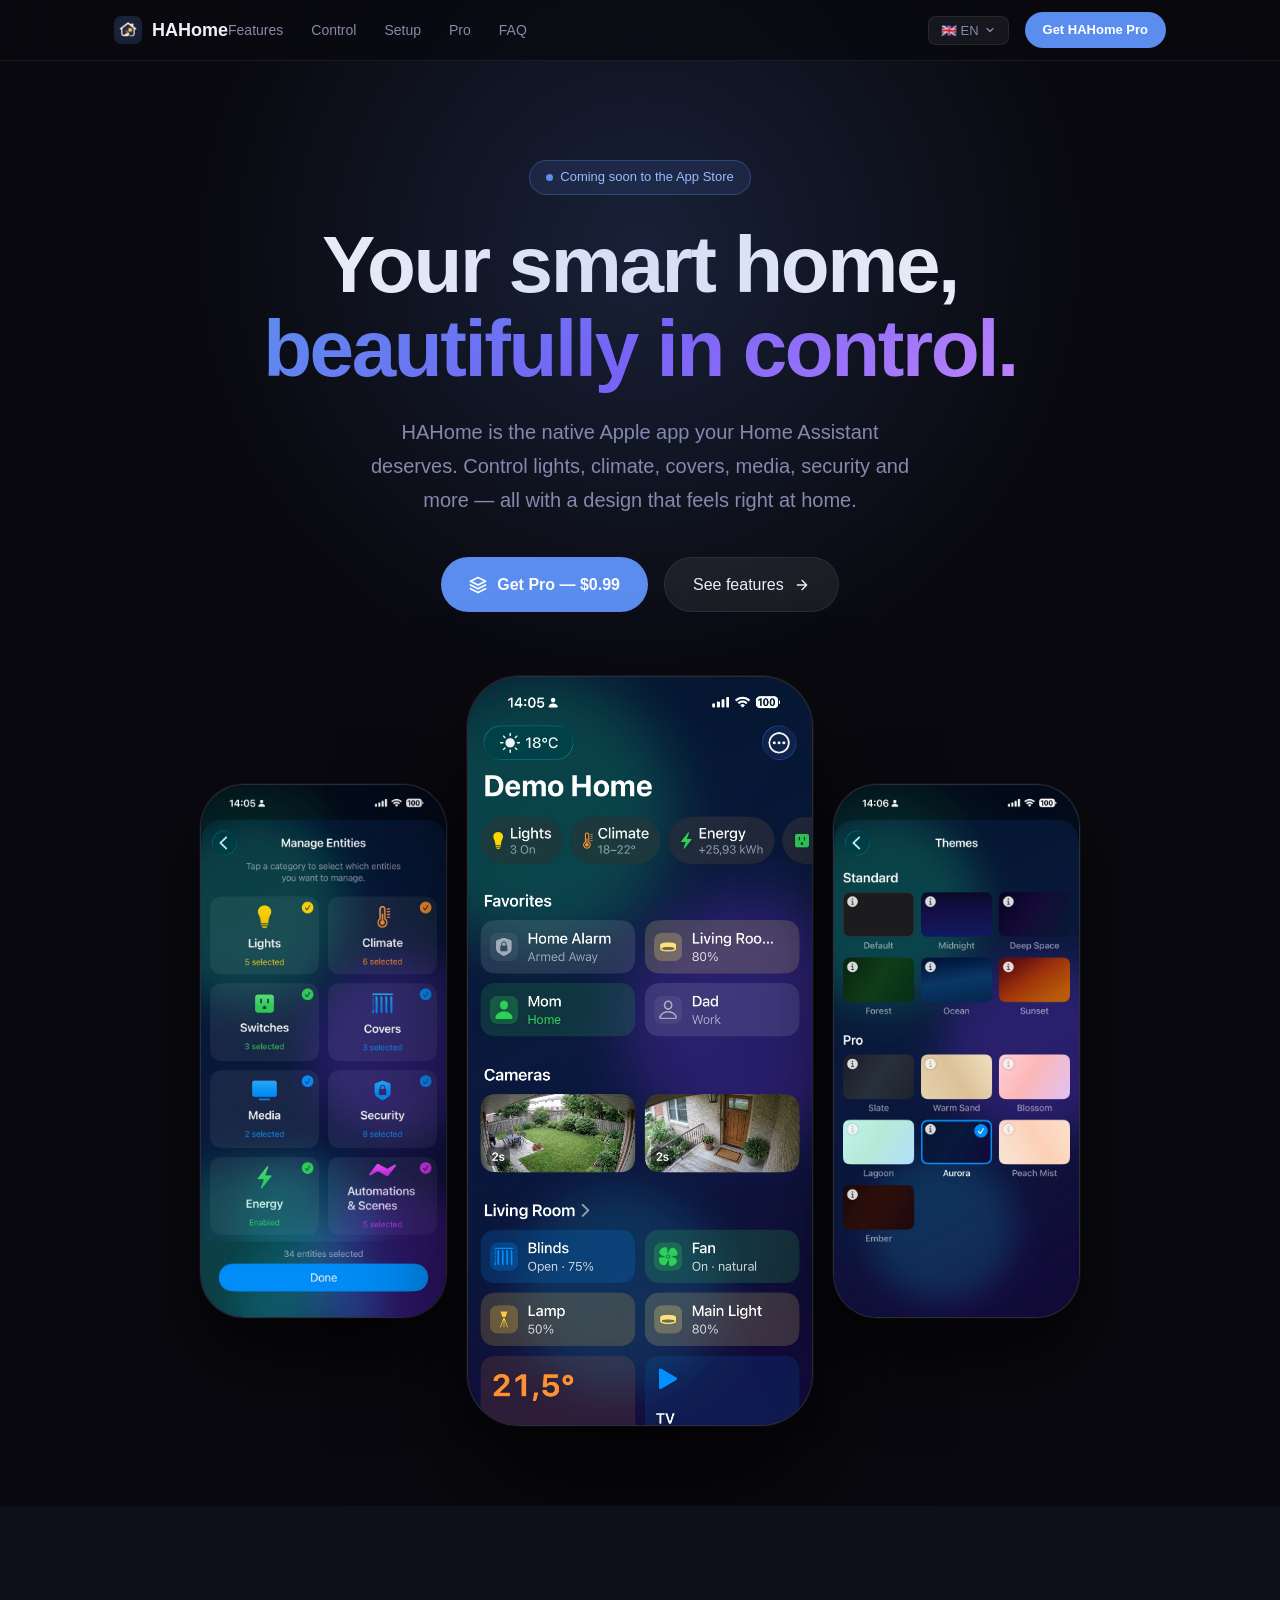
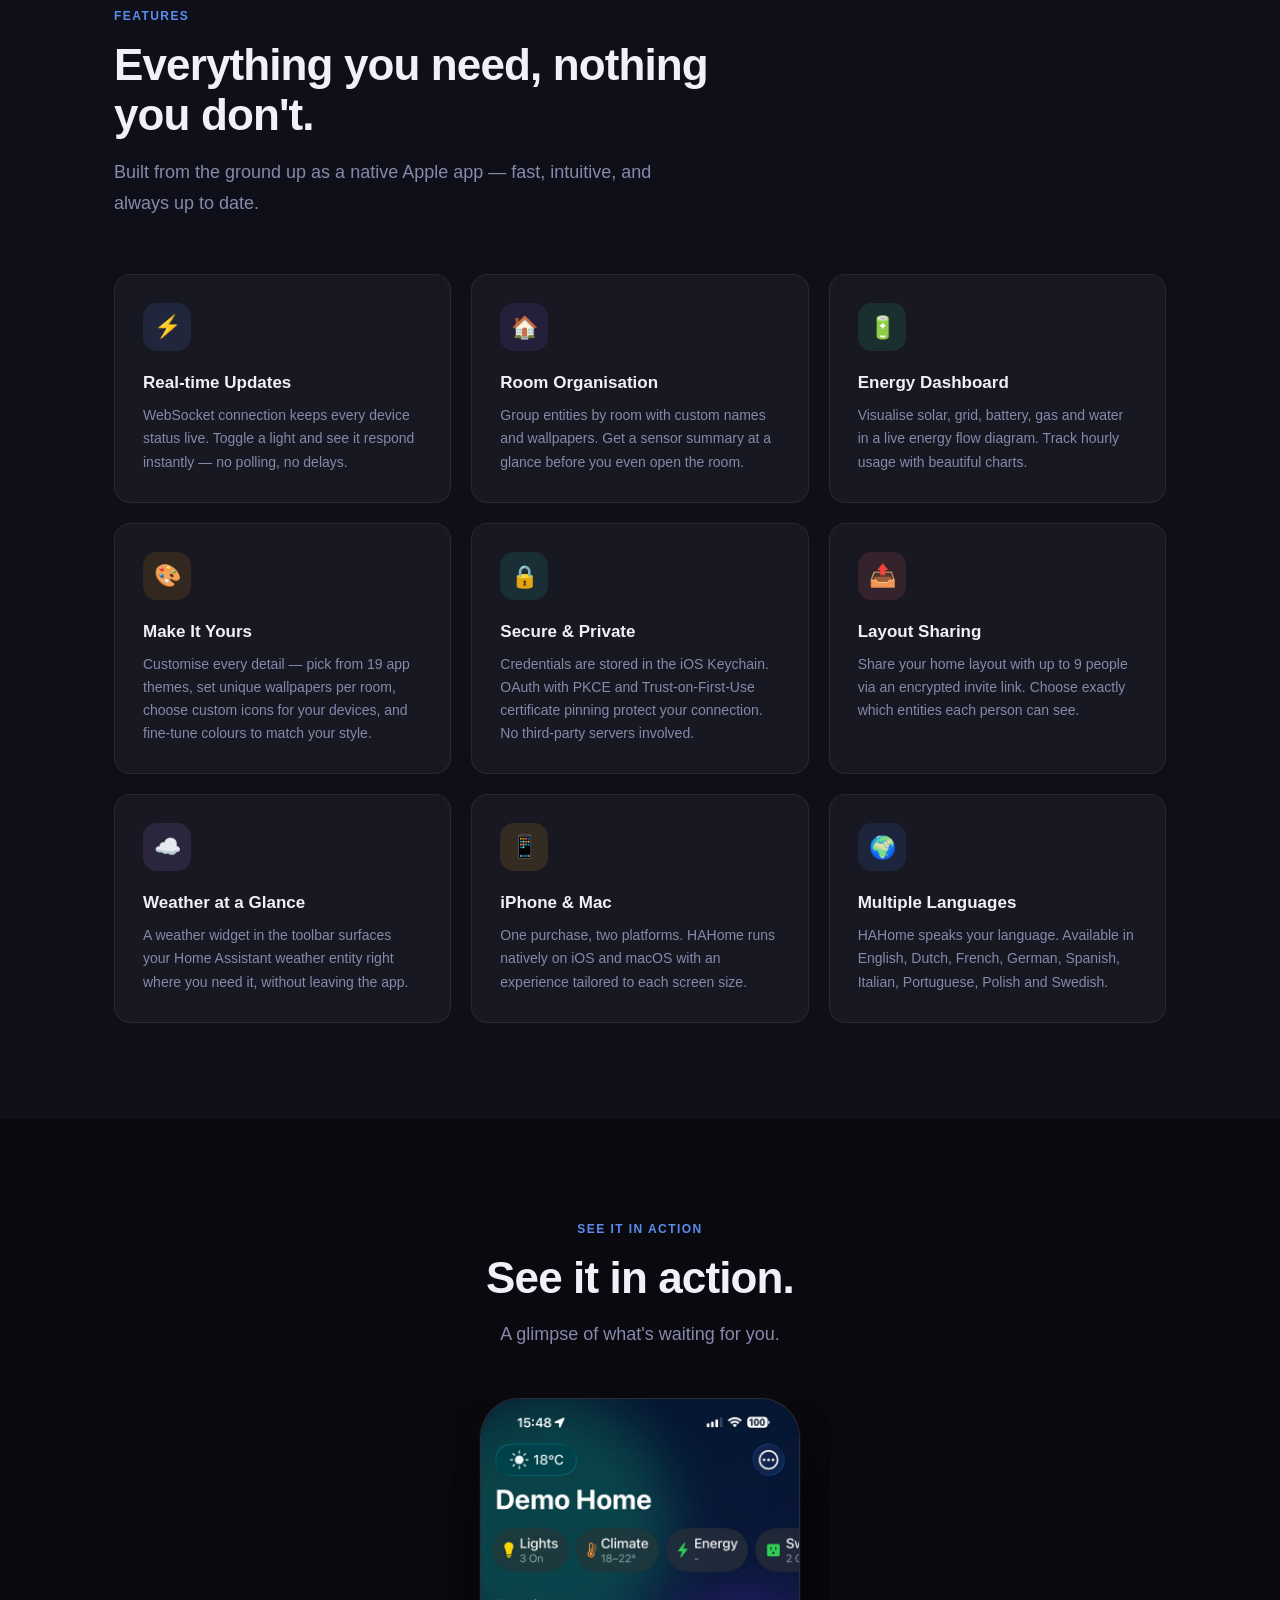
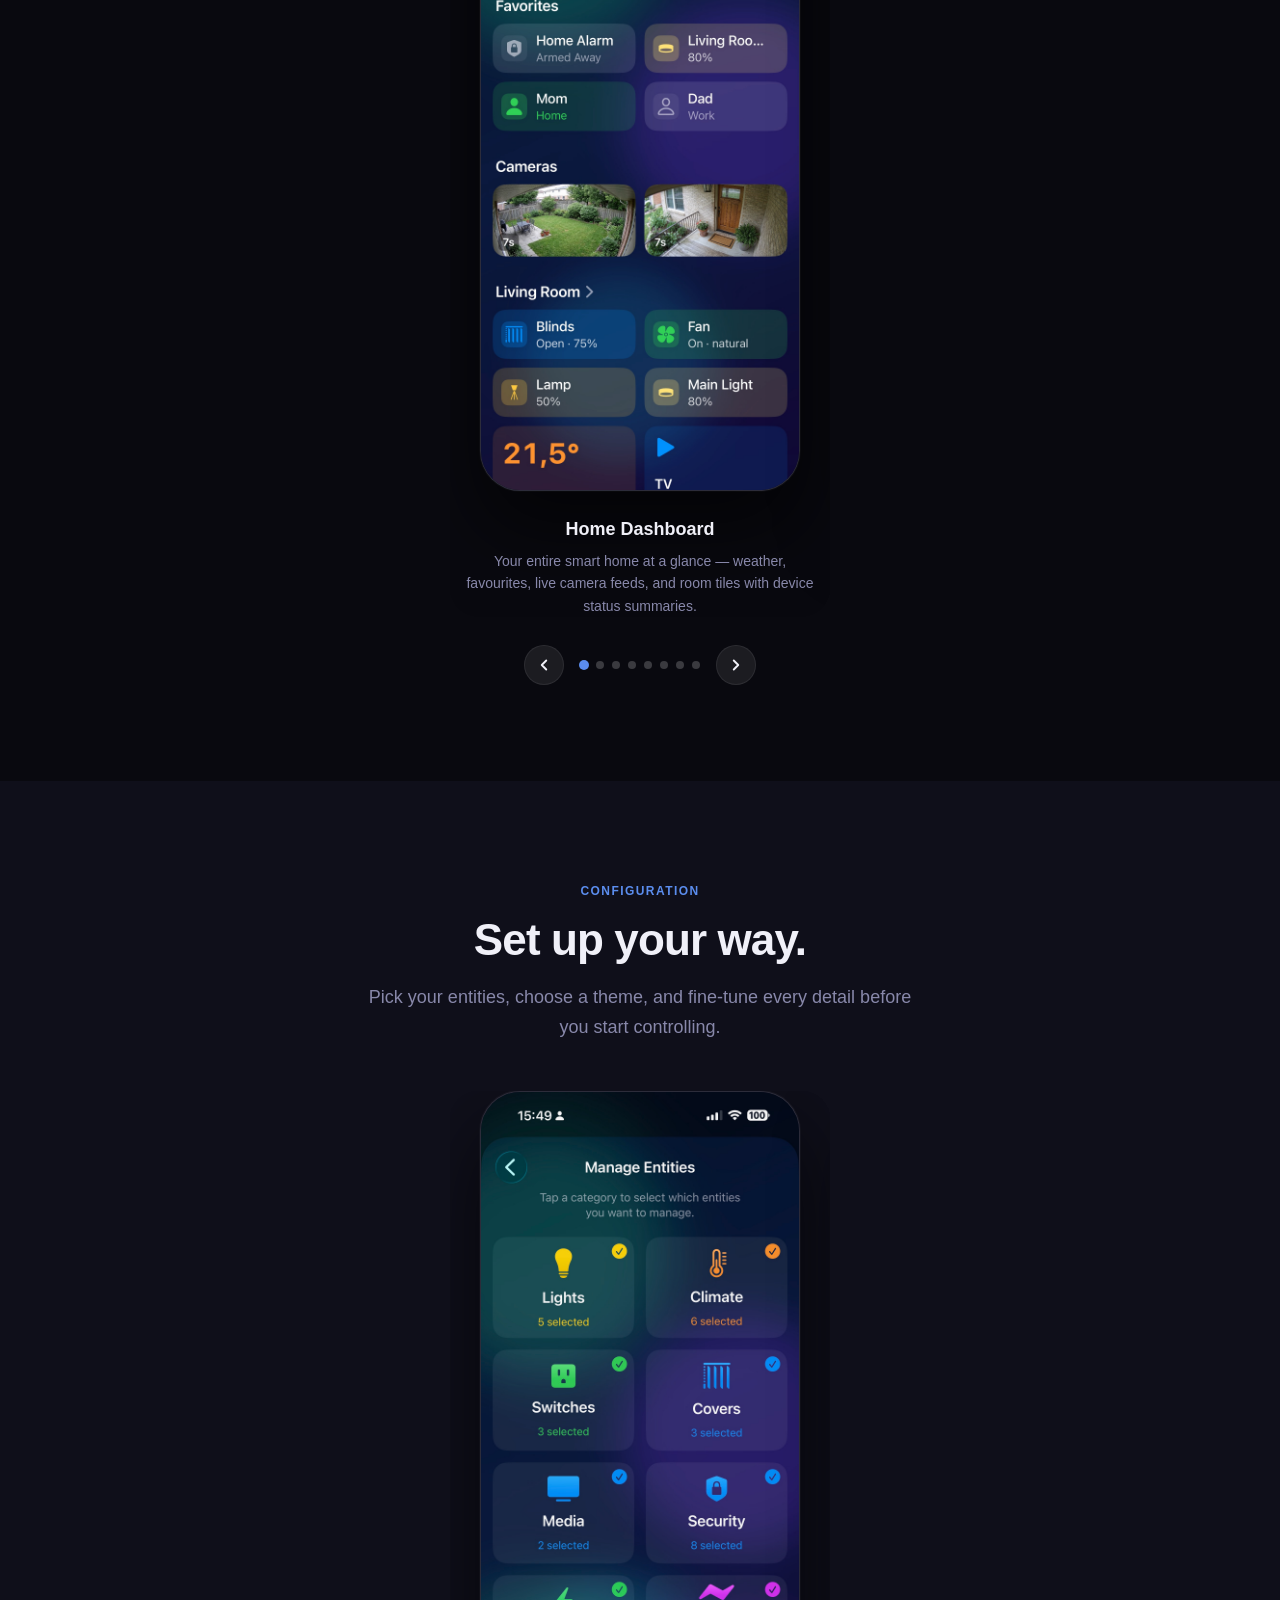
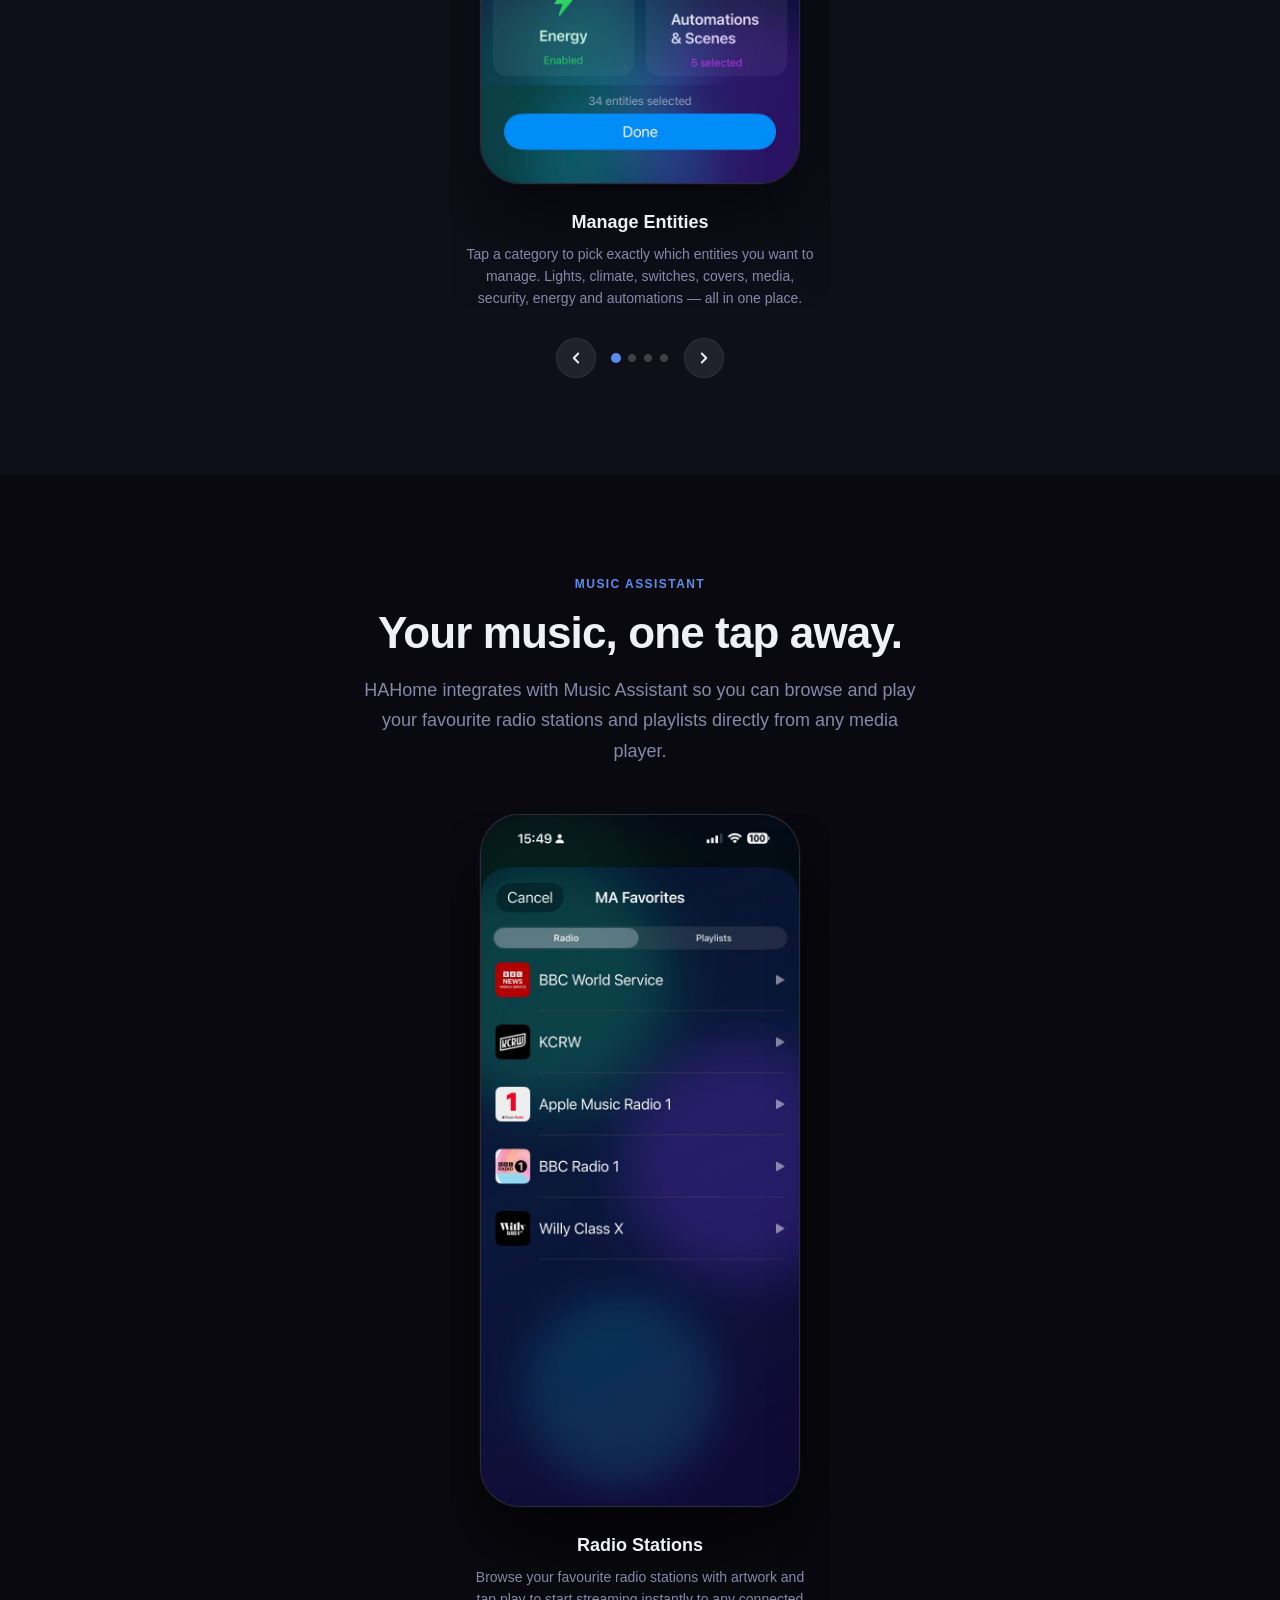
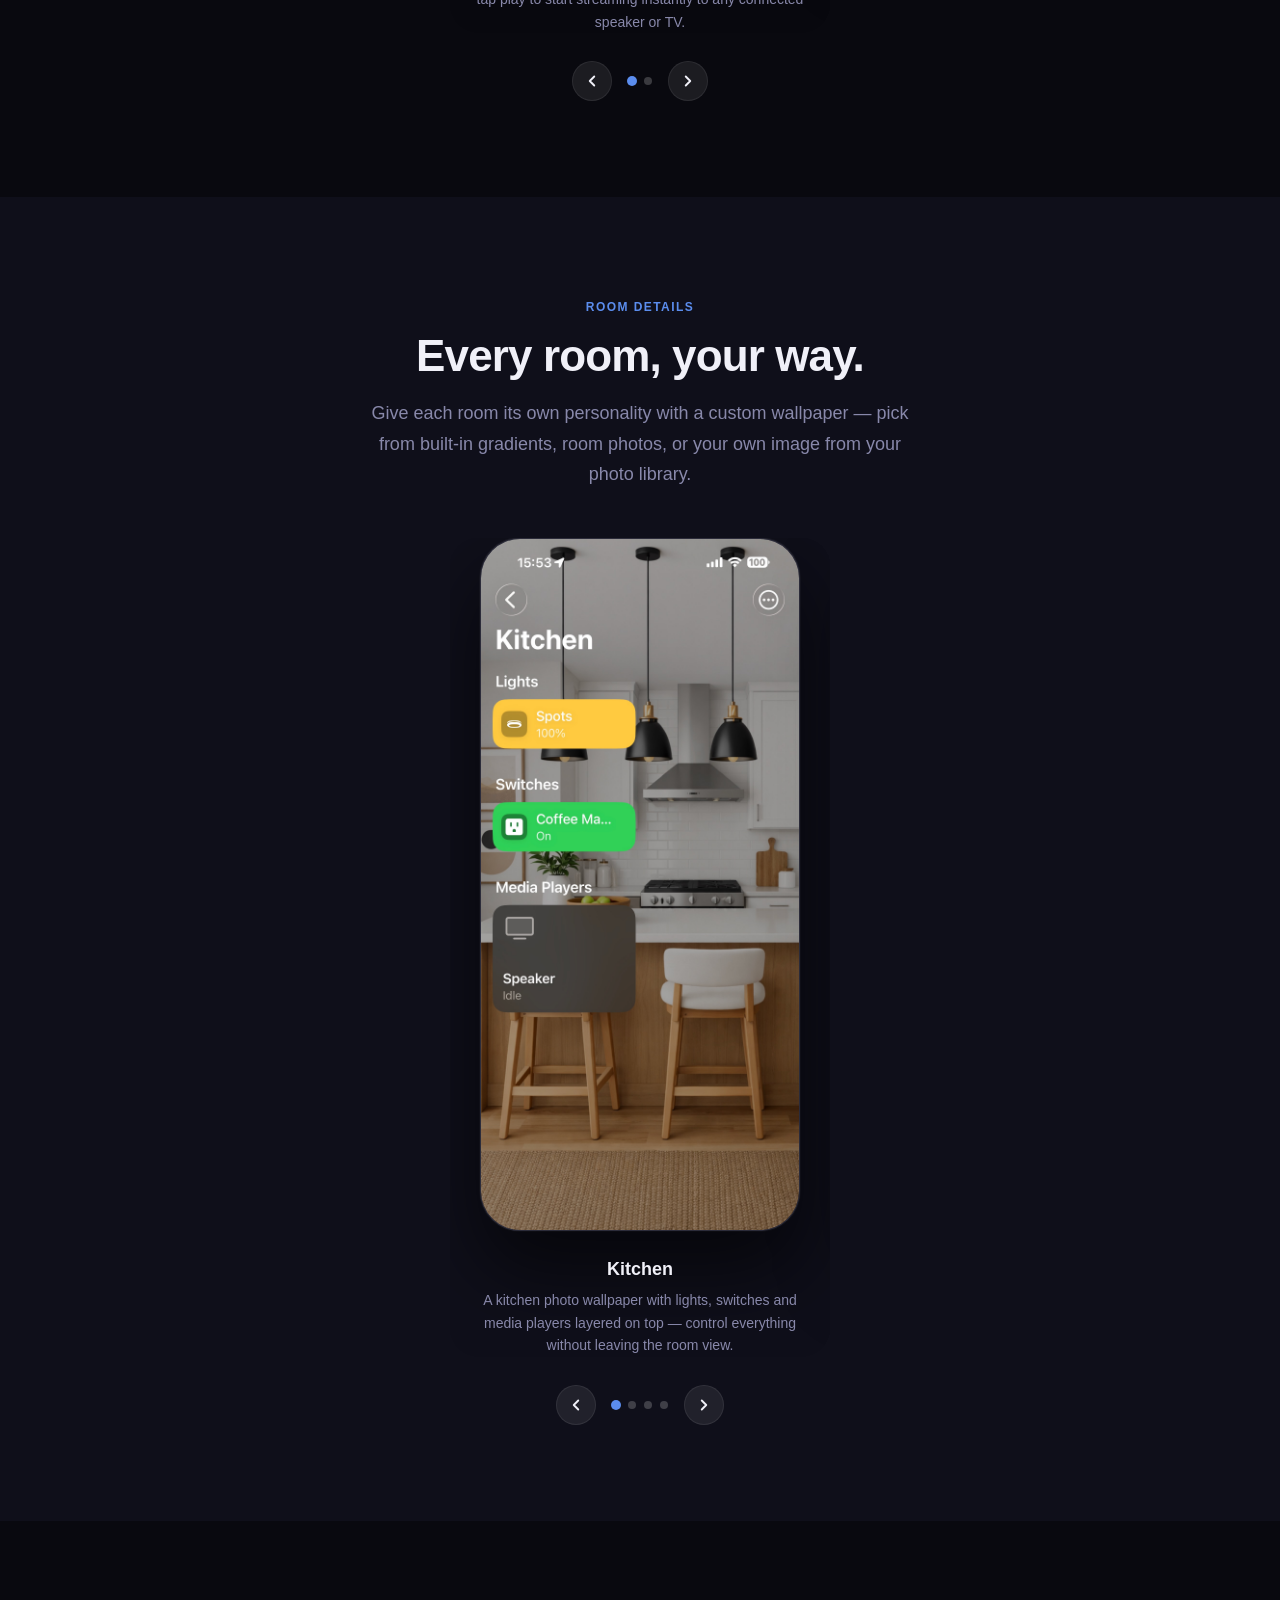
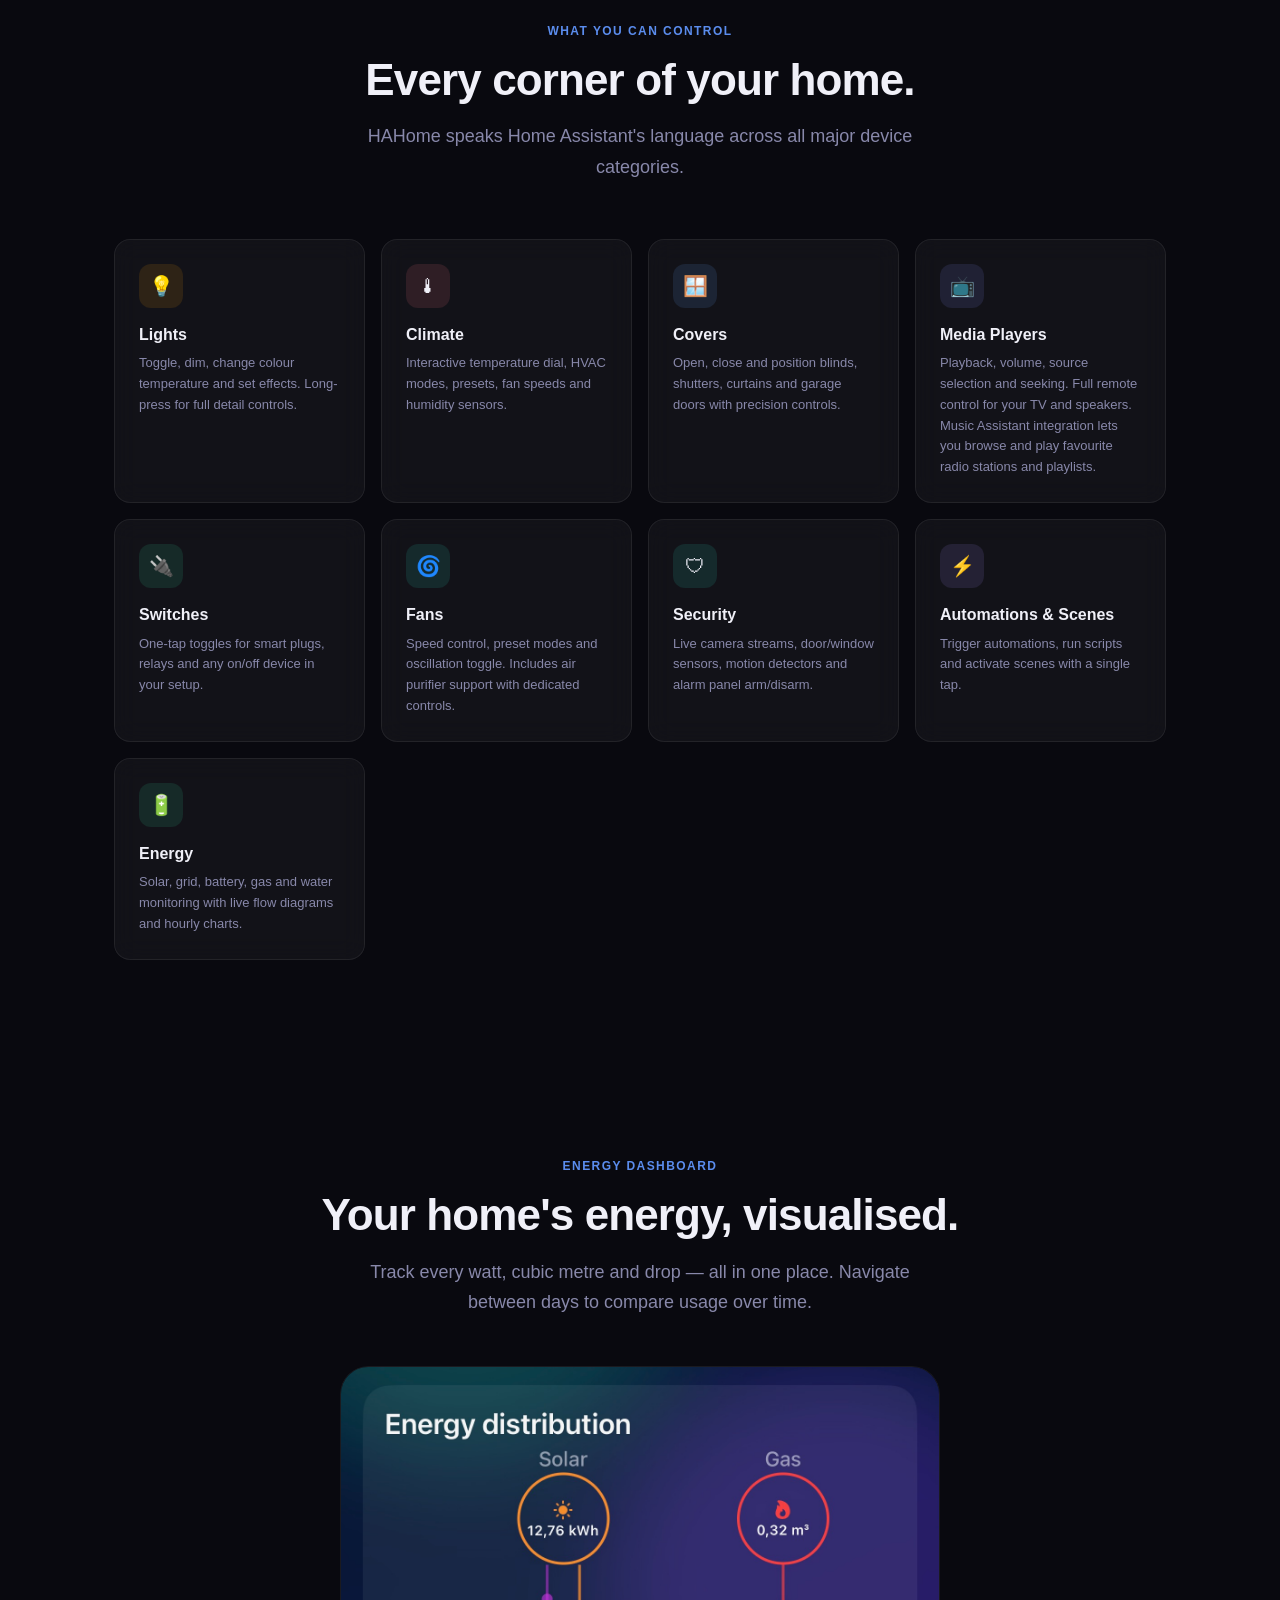
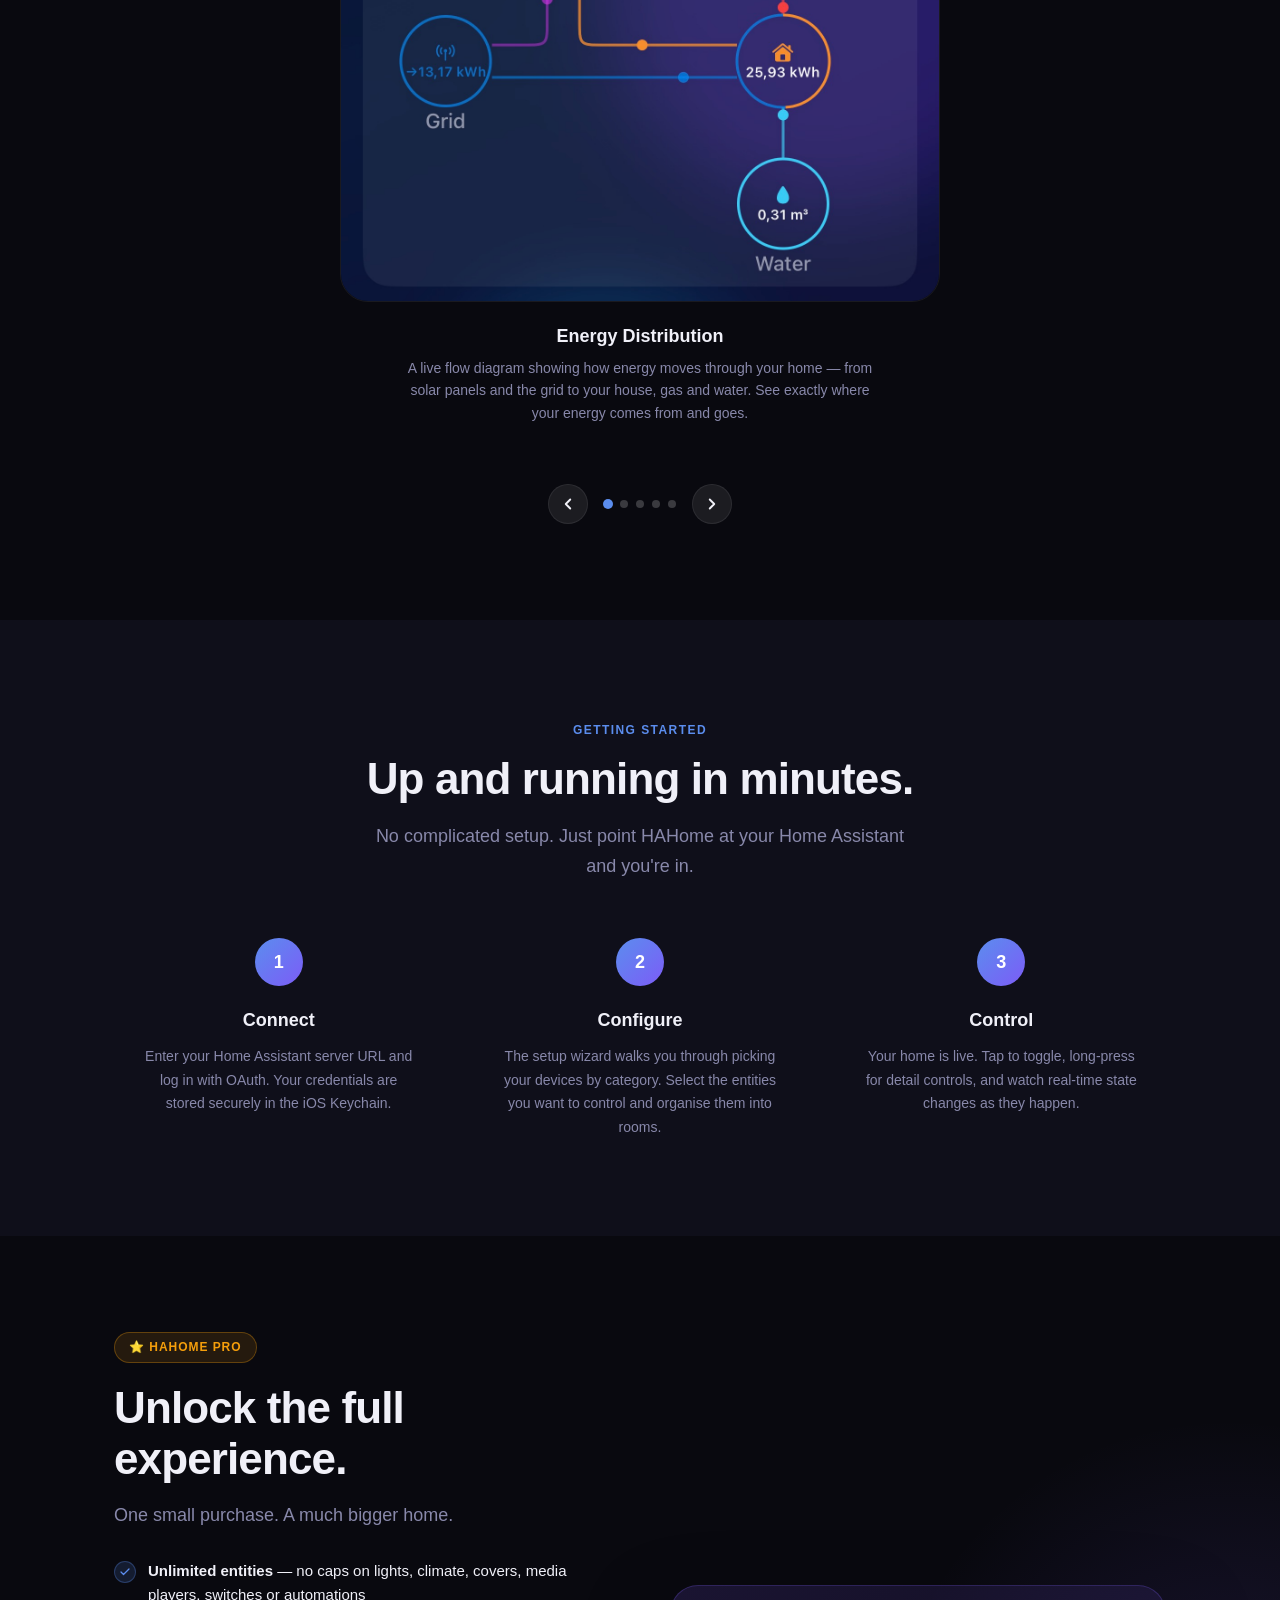
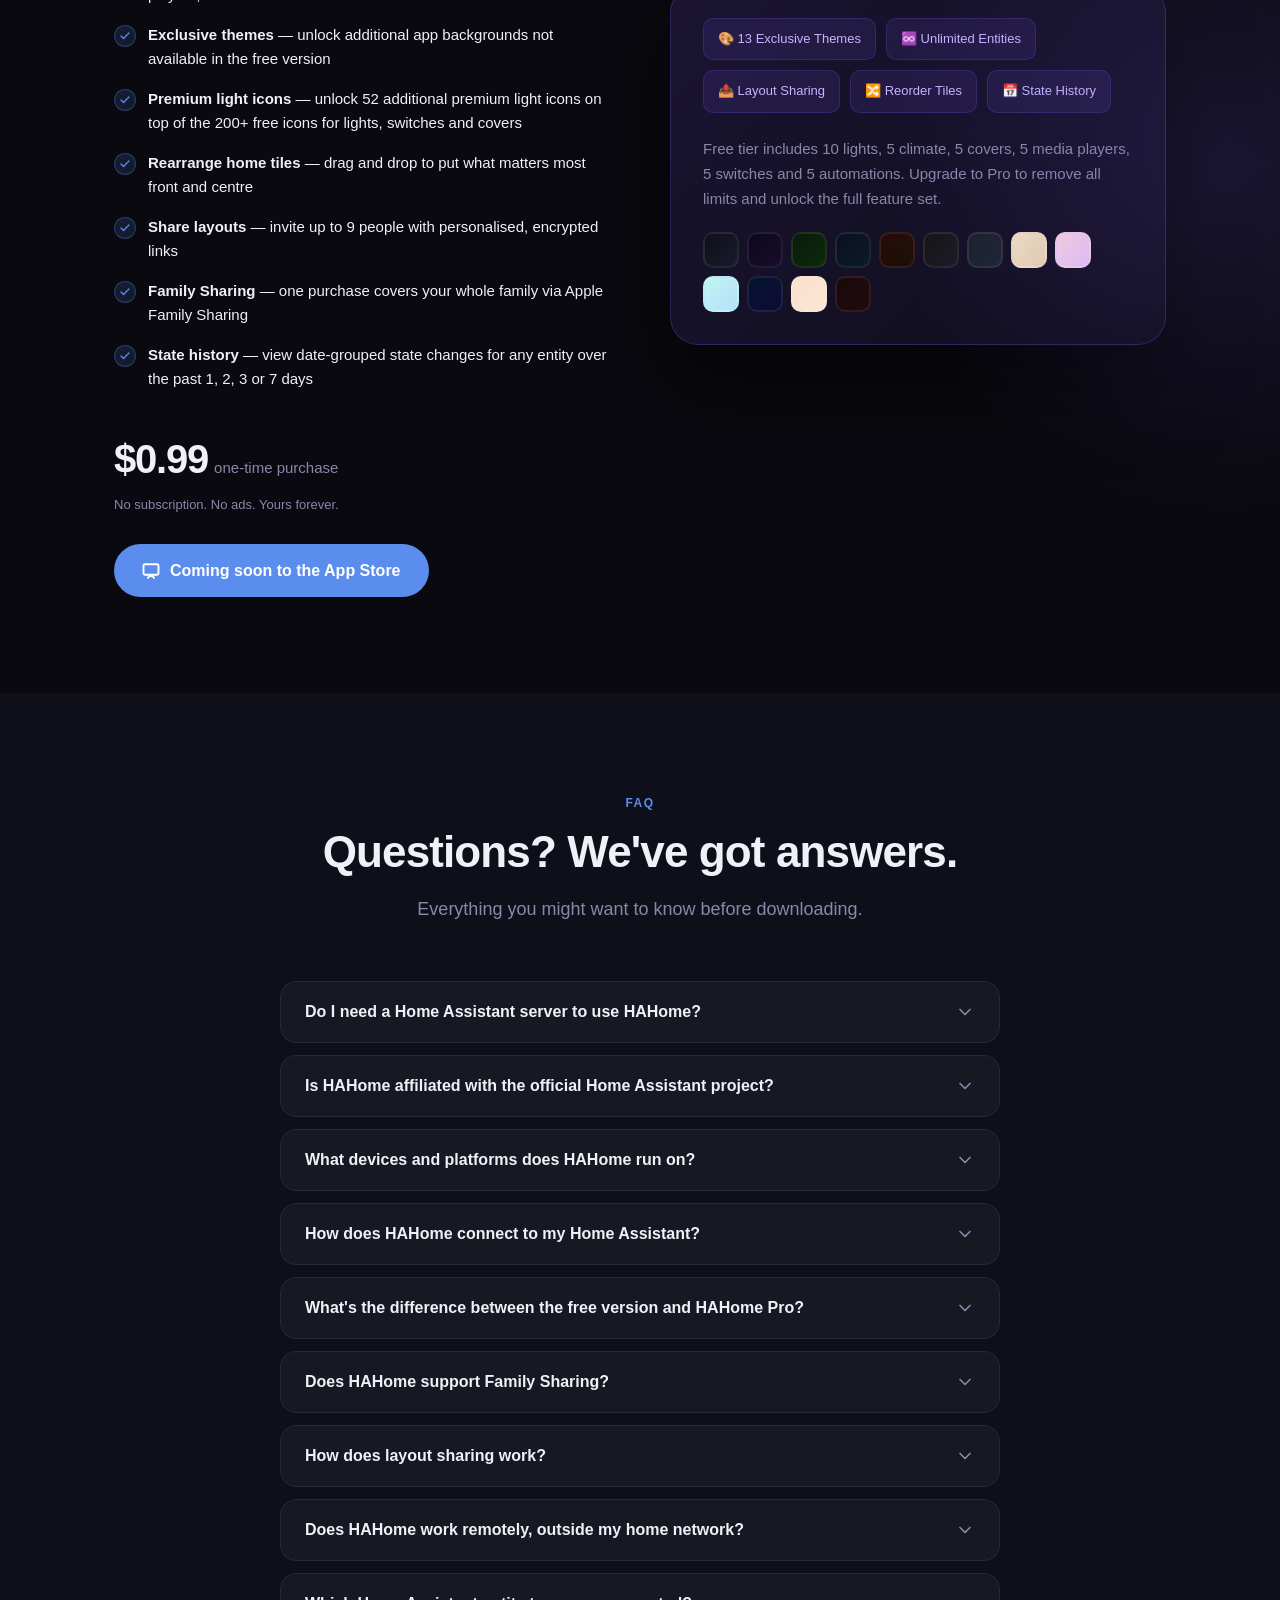
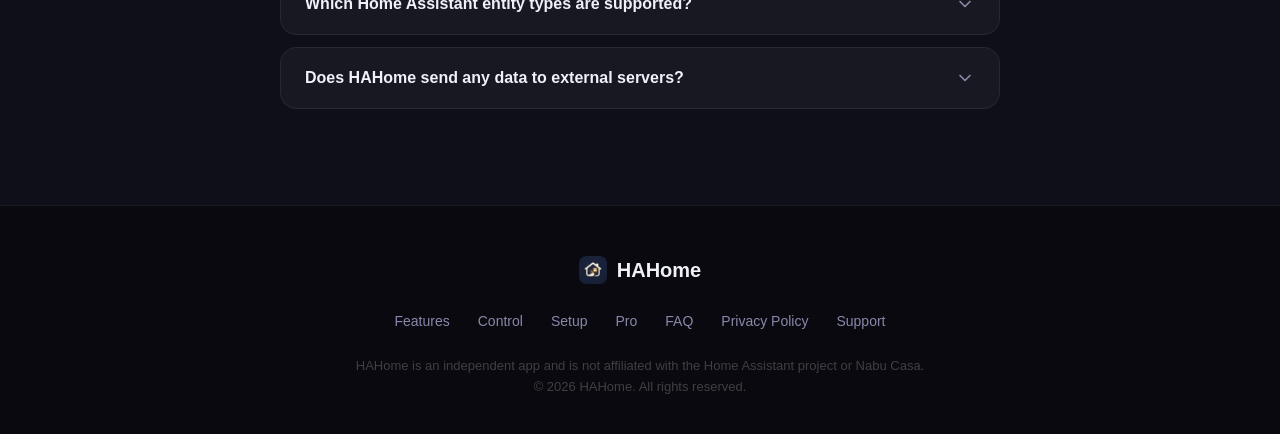
==== index.html @ 515c00f0 "update theme's" ====
<!DOCTYPE html>
<html lang="en">
<head>
  <meta charset="UTF-8" />
  <meta name="viewport" content="width=device-width, initial-scale=1.0" />
  <title>HAHome – Home Assistant, beautifully controlled</title>
  <meta name="description" content="HAHome brings your Home Assistant smart home to life with a native Apple experience. Control lights, climate, covers, media, and more from your iPhone or Mac." />
  <link rel="redirect_uri" href="hahome://auth/callback">
  <link rel="stylesheet" href="styles.css">
</head>
<body>

<!-- ── Nav ────────────────────────────────────────────────────── -->
<nav>
  <div class="nav-inner">
    <a href="#hero" class="nav-logo">
      <img src="logo/HAHome-logo.png" alt="HAHome logo" width="28" height="28" style="border-radius:7px;" />
      HAHome
    </a>
    <ul class="nav-links" id="nav-links">
      <li><a href="#features" onclick="closeMenu()" data-i18n="nav.features">Features</a></li>
      <li><a href="#domains" onclick="closeMenu()" data-i18n="nav.control">Control</a></li>
      <li><a href="#how" onclick="closeMenu()" data-i18n="nav.setup">Setup</a></li>
      <li><a href="#pro" onclick="closeMenu()" data-i18n="nav.pro">Pro</a></li>
      <li><a href="#faq" onclick="closeMenu()" data-i18n="nav.faq">FAQ</a></li>
    </ul>
    <div class="lang-picker">
      <button class="lang-toggle" onclick="document.querySelector('.lang-dropdown').classList.toggle('open')" aria-label="Change language">
        <span class="lang-current"></span>
        <svg width="12" height="12" viewBox="0 0 24 24" fill="none" stroke="currentColor" stroke-width="2.5" stroke-linecap="round" stroke-linejoin="round"><polyline points="6 9 12 15 18 9"/></svg>
      </button>
      <div class="lang-dropdown">
        <button class="lang-option" data-lang="en" onclick="setLanguage('en')">🇬🇧 English</button>
        <button class="lang-option" data-lang="nl" onclick="setLanguage('nl')">🇳🇱 Nederlands</button>
        <button class="lang-option" data-lang="fr" onclick="setLanguage('fr')">🇫🇷 Français</button>
        <button class="lang-option" data-lang="de" onclick="setLanguage('de')">🇩🇪 Deutsch</button>
        <button class="lang-option" data-lang="es" onclick="setLanguage('es')">🇪🇸 Español</button>
        <button class="lang-option" data-lang="it" onclick="setLanguage('it')">🇮🇹 Italiano</button>
        <button class="lang-option" data-lang="pt" onclick="setLanguage('pt')">🇵🇹 Português</button>
        <button class="lang-option" data-lang="pl" onclick="setLanguage('pl')">🇵🇱 Polski</button>
        <button class="lang-option" data-lang="sv" onclick="setLanguage('sv')">🇸🇪 Svenska</button>
      </div>
    </div>
    <a href="#pro" class="nav-cta nav-cta-desktop" data-i18n="nav.cta">Get HAHome Pro</a>
    <button class="nav-hamburger" id="nav-hamburger" onclick="toggleMenu()" aria-label="Toggle menu">
      <span></span><span></span><span></span>
    </button>
  </div>
  <!-- Mobile menu -->
  <div class="nav-mobile" id="nav-mobile">
    <ul>
      <li><a href="#features" onclick="closeMenu()" data-i18n="nav.features">Features</a></li>
      <li><a href="#domains" onclick="closeMenu()" data-i18n="nav.control">Control</a></li>
      <li><a href="#how" onclick="closeMenu()" data-i18n="nav.setup">Setup</a></li>
      <li><a href="#pro" onclick="closeMenu()" data-i18n="nav.pro">Pro</a></li>
      <li><a href="#faq" onclick="closeMenu()" data-i18n="nav.faq">FAQ</a></li>
    </ul>
    <a href="#pro" class="btn-primary" onclick="closeMenu()" data-i18n="nav.cta">Get HAHome Pro</a>
  </div>
</nav>

<!-- ── Hero ───────────────────────────────────────────────────── -->
<section id="hero">
  <div class="container">
    <div class="hero-badge">
      <span class="dot"></span>
      <span data-i18n="hero.badge">Coming soon to the App Store</span>
    </div>

    <h1 data-i18n-html="hero.title">
      Your smart home,<br>
      <span class="gradient">beautifully in control.</span>
    </h1>

    <p class="hero-sub" data-i18n="hero.sub">
      HAHome is the native Apple app your Home Assistant deserves.
      Control lights, climate, covers, media, security and more — all with a design that feels right at home.
    </p>

    <div class="hero-actions">
      <a href="#pro" class="btn-primary hero-cta-pro">
        <svg width="18" height="18" viewBox="0 0 24 24" fill="none" stroke="currentColor" stroke-width="2.5" stroke-linecap="round" stroke-linejoin="round"><path d="M12 2L2 7l10 5 10-5-10-5z"/><path d="M2 17l10 5 10-5"/><path d="M2 12l10 5 10-5"/></svg>
        <span data-i18n="hero.cta_pro">Get Pro — $0.99</span>
      </a>
      <a href="#features" class="btn-secondary hero-cta-features">
        <span data-i18n="hero.cta_features">See features</span>
        <svg width="16" height="16" viewBox="0 0 24 24" fill="none" stroke="currentColor" stroke-width="2" stroke-linecap="round" stroke-linejoin="round"><path d="M5 12h14M12 5l7 7-7 7"/></svg>
      </a>
    </div>

    <!-- Phone Mockups -->
    <div class="hero-mockup">
      <div class="phone-frame side">
        <img src="screenshots/main_left.jpeg" alt="HAHome lights screen" />
      </div>
      <div class="phone-frame center">
        <img src="screenshots/main_middle.jpeg" alt="HAHome home dashboard" />
      </div>
      <div class="phone-frame side">
        <img src="screenshots/main_right.jpeg" alt="HAHome climate screen" />
      </div>
    </div>
  </div>
</section>

<!-- ── Features ────────────────────────────────────────────────── -->
<section id="features">
  <div class="container">
    <div class="features-header">
      <span class="section-label" data-i18n="features.label">Features</span>
      <h2 data-i18n="features.title">Everything you need, nothing you don't.</h2>
      <p class="subtitle" data-i18n="features.subtitle">Built from the ground up as a native Apple app — fast, intuitive, and always up to date.</p>
    </div>

    <div class="features-grid">

      <div class="feature-card card">
        <div class="feature-icon" style="background:rgba(91,141,238,0.12);">⚡</div>
        <h3 data-i18n="features.realtime.title">Real-time Updates</h3>
        <p data-i18n="features.realtime.desc">WebSocket connection keeps every device status live. Toggle a light and see it respond instantly — no polling, no delays.</p>
      </div>

      <div class="feature-card card">
        <div class="feature-icon" style="background:rgba(124,92,247,0.12);">🏠</div>
        <h3 data-i18n="features.rooms.title">Room Organisation</h3>
        <p data-i18n="features.rooms.desc">Group entities by room with custom names and wallpapers. Get a sensor summary at a glance before you even open the room.</p>
      </div>

      <div class="feature-card card">
        <div class="feature-icon" style="background:rgba(52,211,153,0.12);">🔋</div>
        <h3 data-i18n="features.energy.title">Energy Dashboard</h3>
        <p data-i18n="features.energy.desc">Visualise solar, grid, battery, gas and water in a live energy flow diagram. Track hourly usage with beautiful charts.</p>
      </div>

      <div class="feature-card card">
        <div class="feature-icon" style="background:rgba(245,158,11,0.12);">🎨</div>
        <h3 data-i18n="features.customise.title">Make It Yours</h3>
        <p data-i18n="features.customise.desc">Customise every detail — pick from 19 app themes, set unique wallpapers per room, choose custom icons for your devices, and fine-tune colours to match your style.</p>
      </div>

      <div class="feature-card card">
        <div class="feature-icon" style="background:rgba(45,212,191,0.12);">🔒</div>
        <h3 data-i18n="features.secure.title">Secure & Private</h3>
        <p data-i18n="features.secure.desc">Credentials are stored in the iOS Keychain. OAuth with PKCE and Trust-on-First-Use certificate pinning protect your connection. No third-party servers involved.</p>
      </div>

      <div class="feature-card card">
        <div class="feature-icon" style="background:rgba(248,113,113,0.12);">📤</div>
        <h3 data-i18n="features.sharing.title">Layout Sharing</h3>
        <p data-i18n="features.sharing.desc">Share your home layout with up to 9 people via an encrypted invite link. Choose exactly which entities each person can see.</p>
      </div>

      <div class="feature-card card">
        <div class="feature-icon" style="background:rgba(167,139,250,0.12);">☁️</div>
        <h3 data-i18n="features.weather.title">Weather at a Glance</h3>
        <p data-i18n="features.weather.desc">A weather widget in the toolbar surfaces your Home Assistant weather entity right where you need it, without leaving the app.</p>
      </div>

      <div class="feature-card card">
        <div class="feature-icon" style="background:rgba(251,191,36,0.12);">📱</div>
        <h3 data-i18n="features.platforms.title">iPhone & Mac</h3>
        <p data-i18n="features.platforms.desc">One purchase, two platforms. HAHome runs natively on iOS and macOS with an experience tailored to each screen size.</p>
      </div>

      <div class="feature-card card">
        <div class="feature-icon" style="background:rgba(59,130,246,0.12);">🌍</div>
        <h3 data-i18n="features.languages.title">Multiple Languages</h3>
        <p data-i18n="features.languages.desc">HAHome speaks your language. Available in English, Dutch, French, German, Spanish, Italian, Portuguese, Polish and Swedish.</p>
      </div>

    </div>
  </div>
</section>

<!-- ── See It In Action ────────────────────────────────────────── -->
<section id="screenshots">
  <div class="container">
    <div class="action-header">
      <span class="section-label" data-i18n="action.label">See It In Action</span>
      <h2 data-i18n="action.title">See it in action.</h2>
      <p class="subtitle" data-i18n="action.subtitle">A glimpse of what's waiting for you.</p>
    </div>

    <div class="action-carousel" id="action-carousel">
      <div class="action-carousel-track" id="action-track">

        <div class="action-slide">
          <div class="action-slide-phone">
            <img src="screenshots/SeeItInAction/Home.jpeg" alt="Home dashboard" />
          </div>
          <div class="action-slide-caption">
            <h3 data-i18n="action.home.title">Home Dashboard</h3>
            <p data-i18n="action.home.desc">Your entire smart home at a glance — weather, favourites, live camera feeds, and room tiles with device status summaries.</p>
          </div>
        </div>

        <div class="action-slide">
          <div class="action-slide-phone">
            <img src="screenshots/SeeItInAction/actionsheets/light_action.jpeg" alt="Light controls" />
          </div>
          <div class="action-slide-caption">
            <h3 data-i18n="action.light.title">Light Control</h3>
            <p data-i18n="action.light.desc">Drag the brightness slider and pick a colour temperature preset. Smooth, responsive control for every light in your home.</p>
          </div>
        </div>

        <div class="action-slide">
          <div class="action-slide-phone">
            <img src="screenshots/SeeItInAction/actionsheets/thermostat_action.jpeg" alt="Thermostat controls" />
          </div>
          <div class="action-slide-caption">
            <h3 data-i18n="action.climate.title">Climate Control</h3>
            <p data-i18n="action.climate.desc">An interactive temperature dial with HVAC mode, preset, fan speed and swing controls — all on one screen.</p>
          </div>
        </div>

        <div class="action-slide">
          <div class="action-slide-phone">
            <img src="screenshots/SeeItInAction/actionsheets/Blinds_action.jpeg" alt="Blinds controls" />
          </div>
          <div class="action-slide-caption">
            <h3 data-i18n="action.blinds.title">Blinds & Covers</h3>
            <p data-i18n="action.blinds.desc">Set the exact position with a slider, or tap Open, Stop and Close for quick control of blinds, shutters and curtains.</p>
          </div>
        </div>

        <div class="action-slide">
          <div class="action-slide-phone">
            <img src="screenshots/SeeItInAction/actionsheets/mediaplayer_action.jpeg" alt="Media player controls" />
          </div>
          <div class="action-slide-caption">
            <h3 data-i18n="action.media.title">Media Player</h3>
            <p data-i18n="action.media.desc">Album art, a circular volume dial, playback controls and source selection — a full remote for your TV and speakers.</p>
          </div>
        </div>

        <div class="action-slide">
          <div class="action-slide-phone">
            <img src="screenshots/SeeItInAction/actionsheets/Fan_action.jpeg" alt="Fan controls" />
          </div>
          <div class="action-slide-caption">
            <h3 data-i18n="action.fan.title">Fan Control</h3>
            <p data-i18n="action.fan.desc">Adjust speed with a slider, pick a preset mode and toggle oscillation — everything you need for fans and air purifiers.</p>
          </div>
        </div>

        <div class="action-slide">
          <div class="action-slide-phone">
            <img src="screenshots/SeeItInAction/actionsheets/Alarm_action.jpeg" alt="Alarm panel" />
          </div>
          <div class="action-slide-caption">
            <h3 data-i18n="action.alarm.title">Alarm Panel</h3>
            <p data-i18n="action.alarm.desc">Arm and disarm your home security with one tap. Supports Away, Home, Night and Vacation modes.</p>
          </div>
        </div>

        <div class="action-slide">
          <div class="action-slide-phone">
            <img src="screenshots/SeeItInAction/actionsheets/Person_detail.jpeg" alt="Person tracking" />
          </div>
          <div class="action-slide-caption">
            <h3 data-i18n="action.person.title">Person Tracking</h3>
            <p data-i18n="action.person.desc">See where household members are on a live map powered by Apple Maps — right from your home dashboard.</p>
          </div>
        </div>

      </div>
    </div>

    <div class="action-carousel-nav">
      <button class="action-carousel-btn" onclick="moveActionSlide(-1)" aria-label="Previous slide">
        <svg width="18" height="18" viewBox="0 0 24 24" fill="none" stroke="currentColor" stroke-width="2.5" stroke-linecap="round" stroke-linejoin="round"><polyline points="15 18 9 12 15 6"/></svg>
      </button>
      <div class="action-dots" id="action-dots">
        <button class="action-dot active" onclick="goToActionSlide(0)" aria-label="Slide 1"></button>
        <button class="action-dot" onclick="goToActionSlide(1)" aria-label="Slide 2"></button>
        <button class="action-dot" onclick="goToActionSlide(2)" aria-label="Slide 3"></button>
        <button class="action-dot" onclick="goToActionSlide(3)" aria-label="Slide 4"></button>
        <button class="action-dot" onclick="goToActionSlide(4)" aria-label="Slide 5"></button>
        <button class="action-dot" onclick="goToActionSlide(5)" aria-label="Slide 6"></button>
        <button class="action-dot" onclick="goToActionSlide(6)" aria-label="Slide 7"></button>
        <button class="action-dot" onclick="goToActionSlide(7)" aria-label="Slide 8"></button>
      </div>
      <button class="action-carousel-btn" onclick="moveActionSlide(1)" aria-label="Next slide">
        <svg width="18" height="18" viewBox="0 0 24 24" fill="none" stroke="currentColor" stroke-width="2.5" stroke-linecap="round" stroke-linejoin="round"><polyline points="9 18 15 12 9 6"/></svg>
      </button>
    </div>

  </div>
</section>

<!-- ── Configuration ─────────────────────────────────────────────── -->
<section id="configuration">
  <div class="container">
    <div class="config-header">
      <span class="section-label" data-i18n="config.label">Configuration</span>
      <h2 data-i18n="config.title">Set up your way.</h2>
      <p class="subtitle" data-i18n="config.subtitle">Pick your entities, choose a theme, and fine-tune every detail before you start controlling.</p>
    </div>

    <div class="action-carousel" id="config-carousel">
      <div class="action-carousel-track" id="config-track">

        <div class="action-slide">
          <div class="action-slide-phone">
            <img src="screenshots/SeeItInAction/config/entity_selection.jpeg" alt="Entity selection" />
          </div>
          <div class="action-slide-caption">
            <h3 data-i18n="config.entities.title">Manage Entities</h3>
            <p data-i18n="config.entities.desc">Tap a category to pick exactly which entities you want to manage. Lights, climate, switches, covers, media, security, energy and automations — all in one place.</p>
          </div>
        </div>

        <div class="action-slide">
          <div class="action-slide-phone">
            <img src="screenshots/SeeItInAction/config/lights_selection.jpeg" alt="Light entity selection" />
          </div>
          <div class="action-slide-caption">
            <h3 data-i18n="config.lights.title">Select Lights</h3>
            <p data-i18n="config.lights.desc">Browse your lights grouped by room, see their current state and custom icon, and check the ones you want. A search bar at the bottom makes it easy to find any light.</p>
          </div>
        </div>

        <div class="action-slide">
          <div class="action-slide-phone">
            <img src="screenshots/SeeItInAction/config/themes_selection.jpeg" alt="Theme picker" />
          </div>
          <div class="action-slide-caption">
            <h3 data-i18n="config.themes.title">Themes</h3>
            <p data-i18n="config.themes.desc">Choose from 6 free and 13 Pro themes. Each theme transforms the entire app with a unique colour palette — from Midnight to Aurora to Peach Mist.</p>
          </div>
        </div>

        <div class="action-slide">
          <div class="action-slide-phone">
            <img src="screenshots/SeeItInAction/config/energy_configuraion.jpeg" alt="Energy configuration" />
          </div>
          <div class="action-slide-caption">
            <h3 data-i18n="config.energy.title">Energy Configuration</h3>
            <p data-i18n="config.energy.desc">Toggle individual energy sections on or off, connect a live power sensor, and choose exactly which charts appear on your energy dashboard.</p>
          </div>
        </div>

      </div>
    </div>

    <div class="action-carousel-nav">
      <button class="action-carousel-btn" onclick="moveConfigSlide(-1)" aria-label="Previous slide">
        <svg width="18" height="18" viewBox="0 0 24 24" fill="none" stroke="currentColor" stroke-width="2.5" stroke-linecap="round" stroke-linejoin="round"><polyline points="15 18 9 12 15 6"/></svg>
      </button>
      <div class="action-dots" id="config-dots">
        <button class="action-dot active" onclick="goToConfigSlide(0)" aria-label="Slide 1"></button>
        <button class="action-dot" onclick="goToConfigSlide(1)" aria-label="Slide 2"></button>
        <button class="action-dot" onclick="goToConfigSlide(2)" aria-label="Slide 3"></button>
        <button class="action-dot" onclick="goToConfigSlide(3)" aria-label="Slide 4"></button>
      </div>
      <button class="action-carousel-btn" onclick="moveConfigSlide(1)" aria-label="Next slide">
        <svg width="18" height="18" viewBox="0 0 24 24" fill="none" stroke="currentColor" stroke-width="2.5" stroke-linecap="round" stroke-linejoin="round"><polyline points="9 18 15 12 9 6"/></svg>
      </button>
    </div>

  </div>
</section>

<!-- ── Music Assistant ───────────────────────────────────────────── -->
<section id="music-assistant">
  <div class="container">
    <div class="ma-header">
      <span class="section-label" data-i18n="ma.label">Music Assistant</span>
      <h2 data-i18n="ma.title">Your music, one tap away.</h2>
      <p class="subtitle" data-i18n="ma.subtitle">HAHome integrates with Music Assistant so you can browse and play your favourite radio stations and playlists directly from any media player.</p>
    </div>

    <div class="action-carousel" id="ma-carousel">
      <div class="action-carousel-track" id="ma-track">

        <div class="action-slide">
          <div class="action-slide-phone">
            <img src="screenshots/SeeItInAction/musicassistant/musicassistant_radio.jpeg" alt="Music Assistant radio stations" />
          </div>
          <div class="action-slide-caption">
            <h3 data-i18n="ma.radio.title">Radio Stations</h3>
            <p data-i18n="ma.radio.desc">Browse your favourite radio stations with artwork and tap play to start streaming instantly to any connected speaker or TV.</p>
          </div>
        </div>

        <div class="action-slide">
          <div class="action-slide-phone">
            <img src="screenshots/SeeItInAction/musicassistant/musicassistant_playlists.jpeg" alt="Music Assistant playlists" />
          </div>
          <div class="action-slide-caption">
            <h3 data-i18n="ma.playlists.title">Playlists</h3>
            <p data-i18n="ma.playlists.desc">Switch to the Playlists tab to see your saved playlists with cover art. Tap any playlist to start playing it on the selected media player.</p>
          </div>
        </div>

      </div>
    </div>

    <div class="action-carousel-nav">
      <button class="action-carousel-btn" onclick="moveMaSlide(-1)" aria-label="Previous slide">
        <svg width="18" height="18" viewBox="0 0 24 24" fill="none" stroke="currentColor" stroke-width="2.5" stroke-linecap="round" stroke-linejoin="round"><polyline points="15 18 9 12 15 6"/></svg>
      </button>
      <div class="action-dots" id="ma-dots">
        <button class="action-dot active" onclick="goToMaSlide(0)" aria-label="Slide 1"></button>
        <button class="action-dot" onclick="goToMaSlide(1)" aria-label="Slide 2"></button>
      </div>
      <button class="action-carousel-btn" onclick="moveMaSlide(1)" aria-label="Next slide">
        <svg width="18" height="18" viewBox="0 0 24 24" fill="none" stroke="currentColor" stroke-width="2.5" stroke-linecap="round" stroke-linejoin="round"><polyline points="9 18 15 12 9 6"/></svg>
      </button>
    </div>

  </div>
</section>

<!-- ── Room Details ──────────────────────────────────────────────── -->
<section id="room-details">
  <div class="container">
    <div class="rooms-header">
      <span class="section-label" data-i18n="rooms.label">Room Details</span>
      <h2 data-i18n="rooms.title">Every room, your way.</h2>
      <p class="subtitle" data-i18n="rooms.subtitle">Give each room its own personality with a custom wallpaper — pick from built-in gradients, room photos, or your own image from your photo library.</p>
    </div>

    <div class="action-carousel" id="rooms-carousel">
      <div class="action-carousel-track" id="rooms-track">

        <div class="action-slide">
          <div class="action-slide-phone">
            <img src="screenshots/SeeItInAction/roomdetails/kitchen_detail.jpeg" alt="Kitchen room detail" />
          </div>
          <div class="action-slide-caption">
            <h3 data-i18n="rooms.kitchen.title">Kitchen</h3>
            <p data-i18n="rooms.kitchen.desc">A kitchen photo wallpaper with lights, switches and media players layered on top — control everything without leaving the room view.</p>
          </div>
        </div>

        <div class="action-slide">
          <div class="action-slide-phone">
            <img src="screenshots/SeeItInAction/roomdetails/bedroom_detail.jpeg" alt="Bedroom room detail" />
          </div>
          <div class="action-slide-caption">
            <h3 data-i18n="rooms.bedroom.title">Bedroom</h3>
            <p data-i18n="rooms.bedroom.desc">A cosy bedroom background with ceiling light, curtains and thermostat at your fingertips — plus a sensor summary at the top.</p>
          </div>
        </div>

        <div class="action-slide">
          <div class="action-slide-phone">
            <img src="screenshots/SeeItInAction/roomdetails/office_detail.jpeg" alt="Office room detail" />
          </div>
          <div class="action-slide-caption">
            <h3 data-i18n="rooms.office.title">Office</h3>
            <p data-i18n="rooms.office.desc">A clean office wallpaper with desk light and monitor switch. Each room shows only the entities that belong there.</p>
          </div>
        </div>

        <div class="action-slide">
          <div class="action-slide-phone">
            <img src="screenshots/SeeItInAction/roomdetails/room_detail_selection.jpeg" alt="Room background picker" />
          </div>
          <div class="action-slide-caption">
            <h3 data-i18n="rooms.picker.title">Background Picker</h3>
            <p data-i18n="rooms.picker.desc">Choose from colour gradients, built-in room photos, or upload your own image to make every room feel unique and personal.</p>
          </div>
        </div>

      </div>
    </div>

    <div class="action-carousel-nav">
      <button class="action-carousel-btn" onclick="moveRoomsSlide(-1)" aria-label="Previous slide">
        <svg width="18" height="18" viewBox="0 0 24 24" fill="none" stroke="currentColor" stroke-width="2.5" stroke-linecap="round" stroke-linejoin="round"><polyline points="15 18 9 12 15 6"/></svg>
      </button>
      <div class="action-dots" id="rooms-dots">
        <button class="action-dot active" onclick="goToRoomsSlide(0)" aria-label="Slide 1"></button>
        <button class="action-dot" onclick="goToRoomsSlide(1)" aria-label="Slide 2"></button>
        <button class="action-dot" onclick="goToRoomsSlide(2)" aria-label="Slide 3"></button>
        <button class="action-dot" onclick="goToRoomsSlide(3)" aria-label="Slide 4"></button>
      </div>
      <button class="action-carousel-btn" onclick="moveRoomsSlide(1)" aria-label="Next slide">
        <svg width="18" height="18" viewBox="0 0 24 24" fill="none" stroke="currentColor" stroke-width="2.5" stroke-linecap="round" stroke-linejoin="round"><polyline points="9 18 15 12 9 6"/></svg>
      </button>
    </div>

  </div>
</section>

<!-- ── Domains ─────────────────────────────────────────────────── -->
<section id="domains">
  <div class="container">
    <div class="domains-header">
      <span class="section-label" data-i18n="domains.label">What you can control</span>
      <h2 data-i18n="domains.title">Every corner of your home.</h2>
      <p class="subtitle" data-i18n="domains.subtitle">HAHome speaks Home Assistant's language across all major device categories.</p>
    </div>

    <div class="domains-grid">

      <div class="domain-card card">
        <div class="domain-icon" style="background:rgba(245,158,11,0.12);">💡</div>
        <h3 data-i18n="domains.lights.title">Lights</h3>
        <p data-i18n="domains.lights.desc">Toggle, dim, change colour temperature and set effects. Long-press for full detail controls.</p>
      </div>

      <div class="domain-card card">
        <div class="domain-icon" style="background:rgba(251,113,133,0.12);">🌡</div>
        <h3 data-i18n="domains.climate.title">Climate</h3>
        <p data-i18n="domains.climate.desc">Interactive temperature dial, HVAC modes, presets, fan speeds and humidity sensors.</p>
      </div>

      <div class="domain-card card">
        <div class="domain-icon" style="background:rgba(96,165,250,0.12);">🪟</div>
        <h3 data-i18n="domains.covers.title">Covers</h3>
        <p data-i18n="domains.covers.desc">Open, close and position blinds, shutters, curtains and garage doors with precision controls.</p>
      </div>

      <div class="domain-card card">
        <div class="domain-icon" style="background:rgba(129,140,248,0.12);">📺</div>
        <h3 data-i18n="domains.media.title">Media Players</h3>
        <p data-i18n="domains.media.desc">Playback, volume, source selection and seeking. Full remote control for your TV and speakers. Music Assistant integration lets you browse and play favourite radio stations and playlists.</p>
      </div>

      <div class="domain-card card">
        <div class="domain-icon" style="background:rgba(52,211,153,0.12);">🔌</div>
        <h3 data-i18n="domains.switches.title">Switches</h3>
        <p data-i18n="domains.switches.desc">One-tap toggles for smart plugs, relays and any on/off device in your setup.</p>
      </div>

      <div class="domain-card card">
        <div class="domain-icon" style="background:rgba(45,212,191,0.12);">🌀</div>
        <h3 data-i18n="domains.fans.title">Fans</h3>
        <p data-i18n="domains.fans.desc">Speed control, preset modes and oscillation toggle. Includes air purifier support with dedicated controls.</p>
      </div>

      <div class="domain-card card">
        <div class="domain-icon" style="background:rgba(45,212,191,0.12);">🛡</div>
        <h3 data-i18n="domains.security.title">Security</h3>
        <p data-i18n="domains.security.desc">Live camera streams, door/window sensors, motion detectors and alarm panel arm/disarm.</p>
      </div>

      <div class="domain-card card">
        <div class="domain-icon" style="background:rgba(167,139,250,0.12);">⚡</div>
        <h3 data-i18n="domains.automations.title">Automations & Scenes</h3>
        <p data-i18n="domains.automations.desc">Trigger automations, run scripts and activate scenes with a single tap.</p>
      </div>

      <div class="domain-card card">
        <div class="domain-icon" style="background:rgba(52,211,153,0.12);">🔋</div>
        <h3 data-i18n="domains.energy.title">Energy</h3>
        <p data-i18n="domains.energy.desc">Solar, grid, battery, gas and water monitoring with live flow diagrams and hourly charts.</p>
      </div>

    </div>
  </div>
</section>

<!-- ── Energy Showcase ─────────────────────────────────────────── -->
<section id="energy-showcase">
  <div class="container">
    <div class="energy-showcase-header">
      <span class="section-label" data-i18n="energy.label">Energy Dashboard</span>
      <h2 data-i18n="energy.title">Your home's energy, visualised.</h2>
      <p class="subtitle" data-i18n="energy.subtitle">Track every watt, cubic metre and drop — all in one place. Navigate between days to compare usage over time.</p>
    </div>

    <div class="energy-carousel" id="energy-carousel">
      <div class="energy-carousel-track" id="energy-track">

        <div class="energy-slide">
          <img src="screenshots/energy/energy_distribution.jpeg" alt="Energy distribution flow diagram" />
          <div class="energy-slide-caption">
            <h3 data-i18n="energy.dist.title">Energy Distribution</h3>
            <p data-i18n="energy.dist.desc">A live flow diagram showing how energy moves through your home — from solar panels and the grid to your house, gas and water. See exactly where your energy comes from and goes.</p>
          </div>
        </div>

        <div class="energy-slide">
          <img src="screenshots/energy/energy_usage.jpeg" alt="Energy usage chart" />
          <div class="energy-slide-caption">
            <h3 data-i18n="energy.usage.title">Energy Usage</h3>
            <p data-i18n="energy.usage.desc">Hourly bar chart breaking down your total electricity consumption. See grid consumption, solar production and return to grid side by side with the daily total in kWh.</p>
          </div>
        </div>

        <div class="energy-slide">
          <img src="screenshots/energy/solar_production.jpeg" alt="Solar production chart" />
          <div class="energy-slide-caption">
            <h3 data-i18n="energy.solar.title">Solar Production</h3>
            <p data-i18n="energy.solar.desc">Track your solar panel output hour by hour. See the daily production total and identify peak generation times at a glance.</p>
          </div>
        </div>

        <div class="energy-slide">
          <img src="screenshots/energy/gas_consumption.jpeg" alt="Gas consumption chart" />
          <div class="energy-slide-caption">
            <h3 data-i18n="energy.gas.title">Gas Consumption</h3>
            <p data-i18n="energy.gas.desc">Monitor your gas usage in cubic metres with an hourly breakdown. Spot heating patterns and track daily consumption totals.</p>
          </div>
        </div>

        <div class="energy-slide">
          <img src="screenshots/energy/water_consumption.jpeg" alt="Water consumption chart" />
          <div class="energy-slide-caption">
            <h3 data-i18n="energy.water.title">Water Consumption</h3>
            <p data-i18n="energy.water.desc">Keep tabs on water usage throughout the day. Identify peak usage moments and track your daily total in cubic metres.</p>
          </div>
        </div>

      </div>
    </div>

    <div class="energy-carousel-nav">
      <button class="energy-carousel-btn" onclick="moveEnergySlide(-1)" aria-label="Previous slide">
        <svg width="18" height="18" viewBox="0 0 24 24" fill="none" stroke="currentColor" stroke-width="2.5" stroke-linecap="round" stroke-linejoin="round"><polyline points="15 18 9 12 15 6"/></svg>
      </button>
      <div class="energy-dots" id="energy-dots">
        <button class="energy-dot active" onclick="goToEnergySlide(0)" aria-label="Slide 1"></button>
        <button class="energy-dot" onclick="goToEnergySlide(1)" aria-label="Slide 2"></button>
        <button class="energy-dot" onclick="goToEnergySlide(2)" aria-label="Slide 3"></button>
        <button class="energy-dot" onclick="goToEnergySlide(3)" aria-label="Slide 4"></button>
        <button class="energy-dot" onclick="goToEnergySlide(4)" aria-label="Slide 5"></button>
      </div>
      <button class="energy-carousel-btn" onclick="moveEnergySlide(1)" aria-label="Next slide">
        <svg width="18" height="18" viewBox="0 0 24 24" fill="none" stroke="currentColor" stroke-width="2.5" stroke-linecap="round" stroke-linejoin="round"><polyline points="9 18 15 12 9 6"/></svg>
      </button>
    </div>

  </div>
</section>

<!-- ── How It Works ────────────────────────────────────────────── -->
<section id="how">
  <div class="container">
    <div style="text-align:center; margin-bottom:0;">
      <span class="section-label" data-i18n="how.label">Getting started</span>
      <h2 data-i18n="how.title">Up and running in minutes.</h2>
      <p class="subtitle" style="margin: 0 auto;" data-i18n="how.subtitle">No complicated setup. Just point HAHome at your Home Assistant and you're in.</p>
    </div>

    <div class="how-grid">

      <div class="how-step">
        <div class="step-number">1</div>
        <h3 data-i18n="how.step1.title">Connect</h3>
        <p data-i18n="how.step1.desc">Enter your Home Assistant server URL and log in with OAuth. Your credentials are stored securely in the iOS Keychain.</p>
      </div>

      <div class="how-step">
        <div class="step-number">2</div>
        <h3 data-i18n="how.step2.title">Configure</h3>
        <p data-i18n="how.step2.desc">The setup wizard walks you through picking your devices by category. Select the entities you want to control and organise them into rooms.</p>
      </div>

      <div class="how-step">
        <div class="step-number">3</div>
        <h3 data-i18n="how.step3.title">Control</h3>
        <p data-i18n="how.step3.desc">Your home is live. Tap to toggle, long-press for detail controls, and watch real-time state changes as they happen.</p>
      </div>

    </div>
  </div>
</section>

<!-- ── Pro ─────────────────────────────────────────────────────── -->
<section id="pro">
  <div class="container">
    <div class="pro-inner">
      <div>
        <div class="pro-badge" data-i18n="pro.badge">⭐ HAHome Pro</div>
        <h2 data-i18n="pro.title">Unlock the full experience.</h2>
        <p class="subtitle" data-i18n="pro.subtitle">One small purchase. A much bigger home.</p>

        <ul class="pro-list">
          <li>
            <span class="check">
              <svg fill="none" stroke="currentColor" stroke-width="2.5" stroke-linecap="round" stroke-linejoin="round" viewBox="0 0 24 24"><polyline points="20 6 9 17 4 12"/></svg>
            </span>
            <span data-i18n-html="pro.entities"><strong>Unlimited entities</strong> — no caps on lights, climate, covers, media players, switches or automations</span>
          </li>
          <li>
            <span class="check">
              <svg fill="none" stroke="currentColor" stroke-width="2.5" stroke-linecap="round" stroke-linejoin="round" viewBox="0 0 24 24"><polyline points="20 6 9 17 4 12"/></svg>
            </span>
            <span data-i18n-html="pro.themes"><strong>Exclusive themes</strong> — unlock additional app backgrounds not available in the free version</span>
          </li>
          <li>
            <span class="check">
              <svg fill="none" stroke="currentColor" stroke-width="2.5" stroke-linecap="round" stroke-linejoin="round" viewBox="0 0 24 24"><polyline points="20 6 9 17 4 12"/></svg>
            </span>
            <span data-i18n-html="pro.icons"><strong>Premium light icons</strong> — unlock 52 additional premium light icons on top of the 200+ free icons for lights, switches and covers</span>
          </li>
          <li>
            <span class="check">
              <svg fill="none" stroke="currentColor" stroke-width="2.5" stroke-linecap="round" stroke-linejoin="round" viewBox="0 0 24 24"><polyline points="20 6 9 17 4 12"/></svg>
            </span>
            <span data-i18n-html="pro.reorder"><strong>Rearrange home tiles</strong> — drag and drop to put what matters most front and centre</span>
          </li>
          <li>
            <span class="check">
              <svg fill="none" stroke="currentColor" stroke-width="2.5" stroke-linecap="round" stroke-linejoin="round" viewBox="0 0 24 24"><polyline points="20 6 9 17 4 12"/></svg>
            </span>
            <span data-i18n-html="pro.sharing"><strong>Share layouts</strong> — invite up to 9 people with personalised, encrypted links</span>
          </li>
          <li>
            <span class="check">
              <svg fill="none" stroke="currentColor" stroke-width="2.5" stroke-linecap="round" stroke-linejoin="round" viewBox="0 0 24 24"><polyline points="20 6 9 17 4 12"/></svg>
            </span>
            <span data-i18n-html="pro.family"><strong>Family Sharing</strong> — one purchase covers your whole family via Apple Family Sharing</span>
          </li>
          <li>
            <span class="check">
              <svg fill="none" stroke="currentColor" stroke-width="2.5" stroke-linecap="round" stroke-linejoin="round" viewBox="0 0 24 24"><polyline points="20 6 9 17 4 12"/></svg>
            </span>
            <span data-i18n-html="pro.history"><strong>State history</strong> — view date-grouped state changes for any entity over the past 1, 2, 3 or 7 days</span>
          </li>
        </ul>

        <div class="pro-price">
          <span class="amount">$0.99</span>
          <span class="period" data-i18n="pro.price_period">one-time purchase</span>
        </div>
        <p class="price-note" data-i18n="pro.price_note">No subscription. No ads. Yours forever.</p>

        <a href="#" class="btn-primary" style="display:inline-flex;">
          <svg width="18" height="18" viewBox="0 0 24 24" fill="none" stroke="currentColor" stroke-width="2.5" stroke-linecap="round" stroke-linejoin="round"><rect x="2" y="3" width="20" height="14" rx="2"/><polyline points="8 21 12 17 16 21"/></svg>
          <span data-i18n="pro.cta">Coming soon to the App Store</span>
        </a>
      </div>

      <div class="pro-card-visual">
        <div class="pro-icon-row">
          <div class="pro-icon-chip" data-i18n="pro.chip1">🎨 13 Exclusive Themes</div>
          <div class="pro-icon-chip" data-i18n="pro.chip2">♾️ Unlimited Entities</div>
          <div class="pro-icon-chip" data-i18n="pro.chip3">📤 Layout Sharing</div>
          <div class="pro-icon-chip" data-i18n="pro.chip4">🔀 Reorder Tiles</div>
          <div class="pro-icon-chip" data-i18n="pro.chip5">📅 State History</div>
        </div>
        <p class="pro-desc" data-i18n="pro.free_desc">Free tier includes 10 lights, 5 climate, 5 covers, 5 media players, 5 switches and 5 automations. Upgrade to Pro to remove all limits and unlock the full feature set.</p>
        <div class="pro-themes">
          <!-- 6 free themes -->
          <div class="theme-swatch" style="background:linear-gradient(135deg,#0d1117,#1a1a2e)" title="Midnight (free)"></div>
          <div class="theme-swatch" style="background:linear-gradient(135deg,#0a0a1a,#1a0a2e)" title="Deep Space (free)"></div>
          <div class="theme-swatch" style="background:linear-gradient(135deg,#0a1a0a,#0d2a0d)" title="Forest (free)"></div>
          <div class="theme-swatch" style="background:linear-gradient(135deg,#0a1020,#0d1a2a)" title="Ocean (free)"></div>
          <div class="theme-swatch" style="background:linear-gradient(135deg,#2a0a0a,#1a1004)" title="Sunset (free)"></div>
          <div class="theme-swatch" style="background:linear-gradient(135deg,#141414,#1a1a22)" title="Default (free)"></div>
          <!-- 13 Pro themes -->
          <div class="theme-swatch" style="background:linear-gradient(135deg,#1a1f29,#1c242e)" title="Slate (Pro)"></div>
          <div class="theme-swatch" style="background:linear-gradient(135deg,#f0e0c2,#e6d1ad)" title="Warm Sand (Pro)"></div>
          <div class="theme-swatch" style="background:linear-gradient(135deg,#fcd1db,#e0c2f5)" title="Blossom (Pro)"></div>
          <div class="theme-swatch" style="background:linear-gradient(135deg,#c2f5f0,#b3e0fc)" title="Lagoon (Pro)"></div>
          <div class="theme-swatch" style="background:linear-gradient(135deg,#05142e,#0f0a38)" title="Aurora (Pro)"></div>
          <div class="theme-swatch" style="background:linear-gradient(135deg,#fce0cc,#fae6d6)" title="Peach Mist (Pro)"></div>
          <div class="theme-swatch" style="background:linear-gradient(135deg,#1a0a0a,#1f0a0f)" title="Ember (Pro)"></div>
        </div>
      </div>
    </div>
  </div>
</section>

<!-- ── FAQ ─────────────────────────────────────────────────────── -->
<section id="faq">
  <div class="container">
    <div class="faq-header">
      <span class="section-label" data-i18n="faq.label">FAQ</span>
      <h2 data-i18n="faq.title">Questions? We've got answers.</h2>
      <p class="subtitle" data-i18n="faq.subtitle">Everything you might want to know before downloading.</p>
    </div>

    <div class="faq-list">

      <div class="faq-item">
        <button class="faq-question" onclick="toggleFaq(this)">
          <span data-i18n="faq.q1">Do I need a Home Assistant server to use HAHome?</span>
          <svg class="faq-arrow" fill="none" stroke="currentColor" stroke-width="2" stroke-linecap="round" stroke-linejoin="round" viewBox="0 0 24 24"><polyline points="6 9 12 15 18 9"/></svg>
        </button>
        <div class="faq-answer" data-i18n-html="faq.a1">
          Yes — HAHome is a client app for <a href="https://www.home-assistant.io" style="color:var(--accent);">Home Assistant</a>, the open-source home automation platform. You'll need a running Home Assistant instance (on a Raspberry Pi, NAS, Home Assistant Green, or any server) that is reachable from your device. HAHome connects to it via your local network or a remote URL.
        </div>
      </div>

      <div class="faq-item">
        <button class="faq-question" onclick="toggleFaq(this)">
          <span data-i18n="faq.q2">Is HAHome affiliated with the official Home Assistant project?</span>
          <svg class="faq-arrow" fill="none" stroke="currentColor" stroke-width="2" stroke-linecap="round" stroke-linejoin="round" viewBox="0 0 24 24"><polyline points="6 9 12 15 18 9"/></svg>
        </button>
        <div class="faq-answer" data-i18n="faq.a2">
          No. HAHome is an independent, third-party app. It uses Home Assistant's open REST and WebSocket APIs but is not made by or affiliated with Nabu Casa or the Home Assistant project.
        </div>
      </div>

      <div class="faq-item">
        <button class="faq-question" onclick="toggleFaq(this)">
          <span data-i18n="faq.q3">What devices and platforms does HAHome run on?</span>
          <svg class="faq-arrow" fill="none" stroke="currentColor" stroke-width="2" stroke-linecap="round" stroke-linejoin="round" viewBox="0 0 24 24"><polyline points="6 9 12 15 18 9"/></svg>
        </button>
        <div class="faq-answer" data-i18n="faq.a3">
          HAHome runs on iPhone and Mac (iOS 26.2+ and macOS 26.2+). One purchase covers both platforms. iOS widgets are also available for quick light control from your Home Screen.
        </div>
      </div>

      <div class="faq-item">
        <button class="faq-question" onclick="toggleFaq(this)">
          <span data-i18n="faq.q4">How does HAHome connect to my Home Assistant?</span>
          <svg class="faq-arrow" fill="none" stroke="currentColor" stroke-width="2" stroke-linecap="round" stroke-linejoin="round" viewBox="0 0 24 24"><polyline points="6 9 12 15 18 9"/></svg>
        </button>
        <div class="faq-answer" data-i18n="faq.a4">
          HAHome uses OAuth to log you in securely via your browser. After login, it maintains a WebSocket connection for real-time state updates and uses the Home Assistant REST API to send commands. Your credentials are stored in the iOS Keychain — never in a third-party server.
        </div>
      </div>

      <div class="faq-item">
        <button class="faq-question" onclick="toggleFaq(this)">
          <span data-i18n="faq.q5">What's the difference between the free version and HAHome Pro?</span>
          <svg class="faq-arrow" fill="none" stroke="currentColor" stroke-width="2" stroke-linecap="round" stroke-linejoin="round" viewBox="0 0 24 24"><polyline points="6 9 12 15 18 9"/></svg>
        </button>
        <div class="faq-answer" data-i18n-html="faq.a5">
          The free version lets you control up to 10 lights, 5 climate devices, 5 covers, 5 media players, 5 switches and 5 automations. Security cameras and energy monitoring are always unlimited. <strong>HAHome Pro ($0.99, one-time)</strong> removes all entity limits, unlocks 13 exclusive app themes, a full device icon library, the ability to reorder home tiles, layout sharing with up to 9 people, and state history for any entity (1, 2, 3 or 7 days).
        </div>
      </div>

      <div class="faq-item">
        <button class="faq-question" onclick="toggleFaq(this)">
          <span data-i18n="faq.q6">Does HAHome support Family Sharing?</span>
          <svg class="faq-arrow" fill="none" stroke="currentColor" stroke-width="2" stroke-linecap="round" stroke-linejoin="round" viewBox="0 0 24 24"><polyline points="6 9 12 15 18 9"/></svg>
        </button>
        <div class="faq-answer" data-i18n="faq.a6">
          Yes. HAHome Pro is a family-shareable in-app purchase, so one purchase unlocks Pro for everyone in your Apple Family Sharing group.
        </div>
      </div>

      <div class="faq-item">
        <button class="faq-question" onclick="toggleFaq(this)">
          <span data-i18n="faq.q7">How does layout sharing work?</span>
          <svg class="faq-arrow" fill="none" stroke="currentColor" stroke-width="2" stroke-linecap="round" stroke-linejoin="round" viewBox="0 0 24 24"><polyline points="6 9 12 15 18 9"/></svg>
        </button>
        <div class="faq-answer" data-i18n="faq.a7">
          With HAHome Pro, you can create named groups and generate encrypted invite links (up to 9 people). Each invitee gets a personalised layout — you choose exactly which entities they can see. They open the invite link on their device and import your home in seconds.
        </div>
      </div>

      <div class="faq-item">
        <button class="faq-question" onclick="toggleFaq(this)">
          <span data-i18n="faq.q8">Does HAHome work remotely, outside my home network?</span>
          <svg class="faq-arrow" fill="none" stroke="currentColor" stroke-width="2" stroke-linecap="round" stroke-linejoin="round" viewBox="0 0 24 24"><polyline points="6 9 12 15 18 9"/></svg>
        </button>
        <div class="faq-answer" data-i18n="faq.a8">
          Yes, as long as your Home Assistant is accessible remotely. This can be done via Home Assistant Cloud (Nabu Casa), a reverse proxy, or a VPN. HAHome simply connects to whatever URL you provide — local or remote.
        </div>
      </div>

      <div class="faq-item">
        <button class="faq-question" onclick="toggleFaq(this)">
          <span data-i18n="faq.q9">Which Home Assistant entity types are supported?</span>
          <svg class="faq-arrow" fill="none" stroke="currentColor" stroke-width="2" stroke-linecap="round" stroke-linejoin="round" viewBox="0 0 24 24"><polyline points="6 9 12 15 18 9"/></svg>
        </button>
        <div class="faq-answer" data-i18n-html="faq.a9">
          HAHome supports lights, climate (HVAC, fans, temperature &amp; humidity sensors), covers (blinds, shutters, garage doors), media players, remotes, switches, fans, security (cameras, door/window/motion/smoke sensors, alarm panels), automations, scenes, scripts, and energy sensors (solar, grid, battery, gas, water). More entity types may be added in future updates.
        </div>
      </div>

      <div class="faq-item">
        <button class="faq-question" onclick="toggleFaq(this)">
          <span data-i18n="faq.q10">Does HAHome send any data to external servers?</span>
          <svg class="faq-arrow" fill="none" stroke="currentColor" stroke-width="2" stroke-linecap="round" stroke-linejoin="round" viewBox="0 0 24 24"><polyline points="6 9 12 15 18 9"/></svg>
        </button>
        <div class="faq-answer" data-i18n="faq.a10">
          No. HAHome communicates exclusively with your Home Assistant server. No analytics, no telemetry, no third-party services. Your home data stays between your device and your server.
        </div>
      </div>

    </div>
  </div>
</section>

<!-- ── Footer ──────────────────────────────────────────────────── -->
<footer>
  <div class="container">
    <div class="footer-inner">
      <div class="footer-logo">
        <img src="logo/HAHome-logo.png" alt="HAHome logo" width="28" height="28" style="border-radius:7px;" />
        HAHome
      </div>

      <div class="footer-links">
        <a href="#features" data-i18n="nav.features">Features</a>
        <a href="#domains" data-i18n="nav.control">Control</a>
        <a href="#how" data-i18n="nav.setup">Setup</a>
        <a href="#pro" data-i18n="nav.pro">Pro</a>
        <a href="#faq" data-i18n="nav.faq">FAQ</a>
        <a href="privacy.html" data-i18n="footer.privacy">Privacy Policy</a>
        <a href="support.html" data-i18n="footer.support">Support</a>
      </div>

      <p class="footer-note" data-i18n-html="footer.note">
        HAHome is an independent app and is not affiliated with the Home Assistant project or Nabu Casa.<br>
        &copy; 2026 HAHome. All rights reserved.
      </p>
    </div>
  </div>
</footer>

<script src="i18n.js"></script>
<script src="scripts.js"></script>
</body>
</html>
---- styles.css ----
/* ── Reset & Base ─────────────────────────────────────────── */
*, *::before, *::after { box-sizing: border-box; margin: 0; padding: 0; }

:root {
  --bg:        #09090f;
  --bg2:       #0f0f1a;
  --bg3:       #141424;
  --border:    rgba(255,255,255,0.07);
  --text:      #f0f0f8;
  --muted:     #8888aa;
  --accent:    #5b8dee;
  --accent2:   #7c5cf7;
  --orange:    #f59e0b;
  --green:     #34d399;
  --teal:      #2dd4bf;
  --radius:    16px;
  --radius-lg: 28px;
  --font:      -apple-system, BlinkMacSystemFont, "SF Pro Display", "Segoe UI", sans-serif;
}

html { scroll-behavior: smooth; }

body {
  background: var(--bg);
  color: var(--text);
  font-family: var(--font);
  line-height: 1.6;
  -webkit-font-smoothing: antialiased;
}

a { color: inherit; text-decoration: none; }
img { display: block; max-width: 100%; }

/* ── Layout Helpers ───────────────────────────────────────── */
.container {
  max-width: 1100px;
  margin: 0 auto;
  padding: 0 24px;
}

section {
  padding: 96px 0;
}

.section-label {
  display: inline-block;
  font-size: 12px;
  font-weight: 600;
  letter-spacing: 0.12em;
  text-transform: uppercase;
  color: var(--accent);
  margin-bottom: 14px;
}

h2 {
  font-size: clamp(28px, 4vw, 44px);
  font-weight: 700;
  letter-spacing: -0.02em;
  line-height: 1.15;
  margin-bottom: 16px;
}

.subtitle {
  font-size: 18px;
  color: var(--muted);
  max-width: 560px;
  line-height: 1.7;
}

/* ── Glass Card ───────────────────────────────────────────── */
.card {
  background: rgba(255,255,255,0.04);
  border: 1px solid var(--border);
  border-radius: var(--radius);
  backdrop-filter: blur(12px);
}

/* ── Nav ──────────────────────────────────────────────────── */
nav {
  position: fixed;
  top: 0; left: 0; right: 0;
  z-index: 100;
  background: rgba(9,9,15,0.72);
  backdrop-filter: blur(20px);
  -webkit-backdrop-filter: blur(20px);
  border-bottom: 1px solid var(--border);
}

.nav-inner {
  display: flex;
  align-items: center;
  justify-content: space-between;
  height: 60px;
  max-width: 1100px;
  margin: 0 auto;
  padding: 0 24px;
}

.nav-logo {
  display: flex;
  align-items: center;
  gap: 10px;
  font-weight: 700;
  font-size: 18px;
}

.nav-logo svg {
  width: 28px; height: 28px;
}

.nav-links {
  display: flex;
  gap: 28px;
  list-style: none;
}

.nav-links a {
  font-size: 14px;
  color: var(--muted);
  transition: color 0.2s;
}

.nav-links a:hover { color: var(--text); }

.nav-cta {
  background: var(--accent);
  color: #fff;
  font-size: 13px;
  font-weight: 600;
  padding: 8px 18px;
  border-radius: 999px;
  transition: opacity 0.2s;
}

.nav-cta:hover { opacity: 0.85; }

/* ── Language Picker ──────────────────────────────────────── */
.lang-picker {
  position: relative;
  margin-left: auto;
  margin-right: 16px;
}

.lang-toggle {
  display: flex;
  align-items: center;
  gap: 5px;
  background: rgba(255,255,255,0.06);
  border: 1px solid var(--border);
  border-radius: 8px;
  padding: 6px 12px;
  color: var(--muted);
  font-size: 13px;
  font-weight: 500;
  cursor: pointer;
  transition: background 0.2s, color 0.2s;
  font-family: var(--font);
}

.lang-toggle:hover {
  background: rgba(255,255,255,0.1);
  color: var(--text);
}

.lang-dropdown {
  display: none;
  position: absolute;
  top: calc(100% + 8px);
  right: 0;
  background: rgba(15,15,26,0.96);
  border: 1px solid var(--border);
  border-radius: 12px;
  padding: 6px;
  min-width: 150px;
  backdrop-filter: blur(20px);
  -webkit-backdrop-filter: blur(20px);
  box-shadow: 0 16px 48px rgba(0,0,0,0.5);
  z-index: 200;
}

.lang-dropdown.open { display: flex; flex-direction: column; }

.lang-option {
  display: flex;
  align-items: center;
  gap: 8px;
  background: none;
  border: none;
  border-radius: 8px;
  padding: 8px 12px;
  color: var(--muted);
  font-size: 14px;
  font-weight: 500;
  cursor: pointer;
  transition: background 0.15s, color 0.15s;
  text-align: left;
  font-family: var(--font);
  width: 100%;
}

.lang-option:hover {
  background: rgba(255,255,255,0.08);
  color: var(--text);
}

.lang-option.active {
  background: rgba(91,141,238,0.12);
  color: var(--accent);
}

/* ── Hero ─────────────────────────────────────────────────── */
#hero {
  padding-top: 160px;
  padding-bottom: 80px;
  text-align: center;
  position: relative;
  overflow: hidden;
}

#hero::before {
  content: '';
  position: absolute;
  top: -200px; left: 50%; transform: translateX(-50%);
  width: 900px; height: 900px;
  background: radial-gradient(ellipse at center, rgba(91,141,238,0.18) 0%, transparent 70%);
  pointer-events: none;
}

.hero-badge {
  display: inline-flex;
  align-items: center;
  gap: 7px;
  background: rgba(91,141,238,0.12);
  border: 1px solid rgba(91,141,238,0.3);
  color: #a5c0ff;
  font-size: 13px;
  font-weight: 500;
  padding: 6px 16px;
  border-radius: 999px;
  margin-bottom: 28px;
}

.hero-badge span.dot {
  width: 7px; height: 7px;
  border-radius: 50%;
  background: var(--accent);
  display: inline-block;
}

#hero h1 {
  font-size: clamp(44px, 7vw, 80px);
  font-weight: 800;
  letter-spacing: -0.03em;
  line-height: 1.05;
  margin-bottom: 24px;
}

#hero h1 .gradient {
  background: linear-gradient(135deg, #5b8dee 0%, #7c5cf7 50%, #c084fc 100%);
  -webkit-background-clip: text;
  -webkit-text-fill-color: transparent;
  background-clip: text;
}

#hero .hero-sub {
  font-size: 20px;
  color: var(--muted);
  max-width: 560px;
  margin: 0 auto 40px;
  line-height: 1.7;
}

.hero-actions {
  display: flex;
  gap: 16px;
  justify-content: center;
  flex-wrap: wrap;
}

.btn-primary {
  display: inline-flex;
  align-items: center;
  gap: 10px;
  background: var(--accent);
  color: #fff;
  font-weight: 600;
  font-size: 16px;
  padding: 14px 28px;
  border-radius: 999px;
  transition: opacity 0.2s, transform 0.2s;
}

.btn-primary:hover { opacity: 0.88; transform: translateY(-1px); }

.btn-secondary {
  display: inline-flex;
  align-items: center;
  gap: 10px;
  background: rgba(255,255,255,0.07);
  border: 1px solid var(--border);
  color: var(--text);
  font-weight: 500;
  font-size: 16px;
  padding: 14px 28px;
  border-radius: 999px;
  transition: background 0.2s, transform 0.2s;
}

.btn-secondary:hover { background: rgba(255,255,255,0.11); transform: translateY(-1px); }

/* ── Phone Mockup ─────────────────────────────────────────── */
.hero-mockup {
  margin: 64px auto 0;
  max-width: 880px;
  display: grid;
  grid-template-columns: 1fr 1.4fr 1fr;
  gap: 20px;
  align-items: center;
}

.phone-frame {
  border-radius: 44px;
  background: var(--bg3);
  border: 1px solid rgba(255,255,255,0.1);
  overflow: hidden;
  box-shadow: 0 40px 80px rgba(0,0,0,0.6), 0 0 0 1px rgba(255,255,255,0.04);
}

.phone-frame.center {
  border-radius: 52px;
  box-shadow: 0 60px 120px rgba(0,0,0,0.7), 0 0 0 1px rgba(255,255,255,0.06);
}

.phone-frame img {
  width: 100%;
  display: block;
}

.phone-screen {
  width: 100%;
  aspect-ratio: 9/19.5;
  display: flex;
  flex-direction: column;
  padding: 20px 16px 16px;
  background: linear-gradient(160deg, #1a1a2e 0%, #0f0f1a 100%);
  gap: 10px;
}

.phone-screen .status-bar {
  display: flex;
  justify-content: space-between;
  font-size: 9px;
  color: rgba(255,255,255,0.5);
  margin-bottom: 4px;
}

.phone-screen .screen-title {
  font-size: 11px;
  font-weight: 700;
  color: #fff;
  margin-bottom: 4px;
}

.mock-chip-row {
  display: flex;
  gap: 5px;
}

.mock-chip {
  font-size: 7.5px;
  padding: 3px 8px;
  border-radius: 99px;
  background: rgba(255,255,255,0.08);
  color: rgba(255,255,255,0.6);
}

.mock-chip.active {
  background: rgba(91,141,238,0.25);
  color: #a5c0ff;
}

.mock-tile-grid {
  display: grid;
  grid-template-columns: 1fr 1fr;
  gap: 6px;
  flex: 1;
}

.mock-tile {
  border-radius: 10px;
  padding: 8px;
  display: flex;
  flex-direction: column;
  justify-content: space-between;
  min-height: 52px;
}

.mock-tile .tile-icon { font-size: 11px; }
.mock-tile .tile-name { font-size: 7px; font-weight: 600; color: rgba(255,255,255,0.9); margin-top: 4px; }
.mock-tile .tile-state { font-size: 6.5px; color: rgba(255,255,255,0.45); }

.mock-tile.on  { background: rgba(245,158,11,0.18); }
.mock-tile.off { background: rgba(255,255,255,0.05); }
.mock-tile.cool { background: rgba(91,141,238,0.18); }
.mock-tile.green { background: rgba(52,211,153,0.15); }

.mock-energy-bar {
  background: rgba(52,211,153,0.08);
  border: 1px solid rgba(52,211,153,0.15);
  border-radius: 8px;
  padding: 7px 8px;
}

.mock-energy-bar .e-label { font-size: 7px; color: #34d399; font-weight: 600; }
.mock-energy-bar .e-row { display: flex; justify-content: space-between; margin-top: 3px; }
.mock-energy-bar .e-val { font-size: 6.5px; color: rgba(255,255,255,0.5); }

.phone-frame.side .phone-screen {
  background: linear-gradient(160deg, #1a1220 0%, #0f0d14 100%);
}

/* ── See It In Action Carousel ────────────────────────────── */
#screenshots {
  background: var(--bg);
}

.action-header {
  text-align: center;
  margin-bottom: 48px;
}

.action-header .subtitle {
  margin: 0 auto;
}

.action-carousel {
  position: relative;
  max-width: 380px;
  margin: 0 auto;
  overflow: hidden;
  border-radius: var(--radius-lg);
}

.action-carousel-track {
  display: flex;
  transition: transform 0.45s cubic-bezier(0.4, 0, 0.2, 1);
}

.action-slide {
  flex: 0 0 100%;
  min-width: 100%;
}

.action-slide-phone {
  max-width: 320px;
  margin: 0 auto;
  border-radius: 40px;
  overflow: hidden;
  border: 1px solid rgba(255,255,255,0.1);
  box-shadow: 0 40px 80px rgba(0,0,0,0.6), 0 0 0 1px rgba(255,255,255,0.04);
  background: var(--bg3);
}

.action-slide-phone img {
  width: 100%;
  display: block;
}

.action-slide-caption {
  text-align: center;
  padding: 24px 16px 0;
}

.action-slide-caption h3 {
  font-size: 18px;
  font-weight: 700;
  margin-bottom: 6px;
}

.action-slide-caption p {
  font-size: 14px;
  color: var(--muted);
  line-height: 1.6;
  max-width: 360px;
  margin: 0 auto;
}

.action-carousel-nav {
  display: flex;
  justify-content: center;
  align-items: center;
  gap: 16px;
  margin-top: 28px;
}

.action-carousel-btn {
  background: rgba(255,255,255,0.08);
  border: 1px solid var(--border);
  color: var(--text);
  width: 40px;
  height: 40px;
  border-radius: 50%;
  cursor: pointer;
  display: flex;
  align-items: center;
  justify-content: center;
  transition: background 0.2s;
}

.action-carousel-btn:hover {
  background: rgba(255,255,255,0.14);
}

.action-dots {
  display: flex;
  gap: 8px;
}

.action-dot {
  width: 8px;
  height: 8px;
  border-radius: 50%;
  background: rgba(255,255,255,0.2);
  border: none;
  cursor: pointer;
  padding: 0;
  transition: background 0.2s, transform 0.2s;
}

.action-dot.active {
  background: var(--accent);
  transform: scale(1.25);
}

/* ── Configuration ────────────────────────────────────────── */
#configuration { background: var(--bg2); }

.config-header {
  text-align: center;
  margin-bottom: 48px;
}

.config-header .subtitle {
  margin: 0 auto;
}

/* ── Room Details ────────────────────────────────────────── */
#room-details { background: var(--bg2); }

.rooms-header {
  text-align: center;
  margin-bottom: 48px;
}

.rooms-header .subtitle {
  margin: 0 auto;
}

/* ── Music Assistant ──────────────────────────────────────── */
#music-assistant { background: var(--bg); }

.ma-header {
  text-align: center;
  margin-bottom: 48px;
}

.ma-header .subtitle {
  margin: 0 auto;
}

/* ── Features ─────────────────────────────────────────────── */
#features { background: var(--bg2); }

.features-header {
  max-width: 600px;
  margin-bottom: 56px;
}

.features-grid {
  display: grid;
  grid-template-columns: repeat(auto-fill, minmax(300px, 1fr));
  gap: 20px;
}

.feature-card {
  padding: 28px;
}

.feature-icon {
  width: 48px; height: 48px;
  border-radius: 14px;
  display: flex;
  align-items: center;
  justify-content: center;
  font-size: 22px;
  margin-bottom: 18px;
}

.feature-card h3 {
  font-size: 17px;
  font-weight: 700;
  margin-bottom: 8px;
}

.feature-card p {
  font-size: 14px;
  color: var(--muted);
  line-height: 1.65;
}

/* ── Domains ──────────────────────────────────────────────── */
.domains-header {
  text-align: center;
  margin-bottom: 56px;
}

.domains-header .subtitle {
  margin: 0 auto;
}

.domains-grid {
  display: grid;
  grid-template-columns: repeat(auto-fill, minmax(220px, 1fr));
  gap: 16px;
}

.domain-card {
  padding: 24px;
  transition: transform 0.2s, border-color 0.2s;
}

.domain-card:hover {
  transform: translateY(-3px);
  border-color: rgba(255,255,255,0.14);
}

.domain-icon {
  width: 44px; height: 44px;
  border-radius: 12px;
  display: flex;
  align-items: center;
  justify-content: center;
  font-size: 20px;
  margin-bottom: 14px;
}

.domain-card h3 {
  font-size: 16px;
  font-weight: 700;
  margin-bottom: 6px;
}

.domain-card p {
  font-size: 13px;
  color: var(--muted);
  line-height: 1.6;
}

/* ── Energy Showcase ──────────────────────────────────────── */
#energy-showcase { background: var(--bg); }

.energy-showcase-header { text-align: center; margin-bottom: 48px; }
.energy-showcase-header .subtitle { margin: 0 auto; }

.energy-carousel {
  position: relative;
  max-width: 600px;
  margin: 0 auto;
  overflow: hidden;
  border-radius: var(--radius-lg);
}

.energy-carousel-track {
  display: flex;
  transition: transform 0.45s cubic-bezier(0.4, 0, 0.2, 1);
}

.energy-slide {
  flex: 0 0 100%;
  min-width: 100%;
}

.energy-slide img {
  width: 100%;
  display: block;
  border-radius: var(--radius-lg);
  border: 1px solid var(--border);
}

.energy-slide-caption {
  text-align: center;
  padding: 20px 16px 0;
}

.energy-slide-caption h3 {
  font-size: 18px;
  font-weight: 700;
  margin-bottom: 6px;
}

.energy-slide-caption p {
  font-size: 14px;
  color: var(--muted);
  line-height: 1.6;
  max-width: 480px;
  margin: 0 auto;
}

.energy-carousel-nav {
  display: flex;
  justify-content: center;
  align-items: center;
  gap: 16px;
  margin-top: 28px;
}

.energy-carousel-btn {
  background: rgba(255,255,255,0.08);
  border: 1px solid var(--border);
  color: var(--text);
  width: 40px;
  height: 40px;
  border-radius: 50%;
  cursor: pointer;
  display: flex;
  align-items: center;
  justify-content: center;
  transition: background 0.2s;
}

.energy-carousel-btn:hover {
  background: rgba(255,255,255,0.14);
}

.energy-dots {
  display: flex;
  gap: 8px;
}

.energy-dot {
  width: 8px;
  height: 8px;
  border-radius: 50%;
  background: rgba(255,255,255,0.2);
  border: none;
  cursor: pointer;
  padding: 0;
  transition: background 0.2s, transform 0.2s;
}

.energy-dot.active {
  background: var(--accent);
  transform: scale(1.25);
}

/* ── How It Works ─────────────────────────────────────────── */
#how { background: var(--bg2); }

.how-grid {
  display: grid;
  grid-template-columns: 1fr 1fr 1fr;
  gap: 32px;
  margin-top: 56px;
}

.how-step {
  text-align: center;
}

.step-number {
  width: 48px; height: 48px;
  border-radius: 50%;
  background: linear-gradient(135deg, var(--accent), var(--accent2));
  display: flex;
  align-items: center;
  justify-content: center;
  font-size: 18px;
  font-weight: 800;
  margin: 0 auto 20px;
  color: #fff;
}

.how-step h3 {
  font-size: 18px;
  font-weight: 700;
  margin-bottom: 10px;
}

.how-step p {
  font-size: 14px;
  color: var(--muted);
  line-height: 1.7;
  max-width: 280px;
  margin: 0 auto;
}

.how-connector {
  display: none;
}

/* ── Pro ──────────────────────────────────────────────────── */
#pro {
  position: relative;
  overflow: hidden;
}

#pro::before {
  content: '';
  position: absolute;
  top: 50%; right: -300px;
  transform: translateY(-50%);
  width: 700px; height: 700px;
  background: radial-gradient(ellipse, rgba(124,92,247,0.15) 0%, transparent 70%);
  pointer-events: none;
}

.pro-inner {
  display: grid;
  grid-template-columns: 1fr 1fr;
  gap: 60px;
  align-items: center;
}

.pro-badge {
  display: inline-flex;
  align-items: center;
  gap: 6px;
  background: rgba(245,158,11,0.12);
  border: 1px solid rgba(245,158,11,0.3);
  color: var(--orange);
  font-size: 12px;
  font-weight: 700;
  letter-spacing: 0.08em;
  text-transform: uppercase;
  padding: 5px 14px;
  border-radius: 999px;
  margin-bottom: 20px;
}

.pro-list {
  list-style: none;
  display: flex;
  flex-direction: column;
  gap: 16px;
  margin: 28px 0 36px;
}

.pro-list li {
  display: flex;
  align-items: flex-start;
  gap: 12px;
  font-size: 15px;
}

.pro-list li .check {
  width: 22px; height: 22px;
  border-radius: 50%;
  background: rgba(91,141,238,0.15);
  border: 1px solid rgba(91,141,238,0.3);
  display: flex;
  align-items: center;
  justify-content: center;
  flex-shrink: 0;
  margin-top: 2px;
}

.pro-list li .check svg {
  width: 12px; height: 12px;
  stroke: var(--accent);
}

.pro-price {
  display: flex;
  align-items: baseline;
  gap: 6px;
  margin-bottom: 4px;
}

.pro-price .amount {
  font-size: 40px;
  font-weight: 800;
  letter-spacing: -0.03em;
}

.pro-price .period {
  font-size: 15px;
  color: var(--muted);
}

.price-note {
  font-size: 13px;
  color: var(--muted);
  margin-bottom: 28px;
}

.pro-card-visual {
  background: linear-gradient(135deg, #1a1432 0%, #0f0d1c 100%);
  border: 1px solid rgba(124,92,247,0.25);
  border-radius: var(--radius-lg);
  padding: 32px;
  box-shadow: 0 40px 80px rgba(0,0,0,0.5);
}

.pro-card-visual .pro-icon-row {
  display: flex;
  gap: 10px;
  flex-wrap: wrap;
  margin-bottom: 24px;
}

.pro-icon-chip {
  background: rgba(124,92,247,0.12);
  border: 1px solid rgba(124,92,247,0.2);
  border-radius: 10px;
  padding: 10px 14px;
  display: flex;
  align-items: center;
  gap: 7px;
  font-size: 13px;
  color: #c4b5fd;
}

.pro-card-visual .pro-desc {
  font-size: 15px;
  color: var(--muted);
  line-height: 1.65;
}

.pro-themes {
  display: flex;
  gap: 8px;
  margin-top: 20px;
  flex-wrap: wrap;
}

.theme-swatch {
  width: 36px; height: 36px;
  border-radius: 10px;
  border: 2px solid rgba(255,255,255,0.08);
}

/* ── FAQ ──────────────────────────────────────────────────── */
#faq { background: var(--bg2); }

.faq-header {
  text-align: center;
  margin-bottom: 56px;
}

.faq-header .subtitle { margin: 0 auto; }

.faq-list {
  max-width: 720px;
  margin: 0 auto;
  display: flex;
  flex-direction: column;
  gap: 12px;
}

.faq-item {
  border-radius: var(--radius);
  overflow: hidden;
}

.faq-question {
  width: 100%;
  background: rgba(255,255,255,0.04);
  border: 1px solid var(--border);
  border-radius: var(--radius);
  padding: 20px 24px;
  display: flex;
  align-items: center;
  justify-content: space-between;
  cursor: pointer;
  font-size: 16px;
  font-weight: 600;
  color: var(--text);
  text-align: left;
  transition: background 0.2s;
  gap: 16px;
}

.faq-question:hover { background: rgba(255,255,255,0.07); }

.faq-question.open {
  background: rgba(91,141,238,0.08);
  border-color: rgba(91,141,238,0.25);
  border-radius: var(--radius) var(--radius) 0 0;
}

.faq-arrow {
  width: 20px; height: 20px;
  flex-shrink: 0;
  transition: transform 0.25s;
  color: var(--muted);
}

.faq-question.open .faq-arrow { transform: rotate(180deg); }

.faq-answer {
  display: none;
  padding: 0 24px 20px;
  font-size: 15px;
  color: var(--muted);
  line-height: 1.7;
  background: rgba(91,141,238,0.06);
  border: 1px solid rgba(91,141,238,0.2);
  border-top: none;
  border-radius: 0 0 var(--radius) var(--radius);
}

.faq-answer.open { display: block; }

/* ── Footer ───────────────────────────────────────────────── */
footer {
  border-top: 1px solid var(--border);
  padding: 48px 0 36px;
}

.footer-inner {
  display: flex;
  flex-direction: column;
  align-items: center;
  gap: 24px;
  text-align: center;
}

.footer-logo {
  display: flex;
  align-items: center;
  gap: 10px;
  font-weight: 700;
  font-size: 20px;
}

.footer-links {
  display: flex;
  gap: 28px;
  flex-wrap: wrap;
  justify-content: center;
}

.footer-links a {
  font-size: 14px;
  color: var(--muted);
  transition: color 0.2s;
}

.footer-links a:hover { color: var(--text); }

.footer-note {
  font-size: 13px;
  color: rgba(255,255,255,0.22);
}

/* ── Hamburger & Mobile Menu ──────────────────────────────── */
.nav-hamburger {
  display: none;
  flex-direction: column;
  justify-content: center;
  gap: 5px;
  width: 36px;
  height: 36px;
  background: none;
  border: none;
  cursor: pointer;
  padding: 4px;
}

.nav-hamburger span {
  display: block;
  height: 2px;
  border-radius: 2px;
  background: var(--text);
  transition: transform 0.25s, opacity 0.25s;
  transform-origin: center;
}

.nav-hamburger.open span:nth-child(1) { transform: translateY(7px) rotate(45deg); }
.nav-hamburger.open span:nth-child(2) { opacity: 0; transform: scaleX(0); }
.nav-hamburger.open span:nth-child(3) { transform: translateY(-7px) rotate(-45deg); }

.nav-mobile {
  display: none;
  flex-direction: column;
  gap: 0;
  border-top: 1px solid var(--border);
  background: rgba(9,9,15,0.96);
  padding: 20px 24px 24px;
}

.nav-mobile.open { display: flex; }

.nav-mobile ul {
  list-style: none;
  display: flex;
  flex-direction: column;
  gap: 2px;
  margin-bottom: 20px;
}

.nav-mobile ul li a {
  display: block;
  font-size: 16px;
  font-weight: 500;
  color: var(--muted);
  padding: 10px 0;
  border-bottom: 1px solid var(--border);
  transition: color 0.2s;
}

.nav-mobile ul li:last-child a { border-bottom: none; }
.nav-mobile ul li a:hover { color: var(--text); }

.nav-mobile .btn-primary {
  width: 100%;
  justify-content: center;
}

/* ── Responsive ───────────────────────────────────────────── */

/* Tablet / small desktop */
@media (max-width: 880px) {
  .hero-mockup {
    grid-template-columns: 1fr;
    max-width: 260px;
  }
  .hero-mockup .phone-frame:not(.center) { display: none; }
  .nav-links { display: none; }
  .nav-cta-desktop { display: none; }
  .nav-hamburger { display: flex; }
  .lang-picker { margin-right: 12px; }
}

@media (max-width: 800px) {
  .pro-inner { grid-template-columns: 1fr; }
}

/* Mobile */
@media (max-width: 640px) {
  section { padding: 64px 0; }

  #hero {
    padding-top: 120px;
    padding-bottom: 56px;
  }

  #hero .hero-sub {
    font-size: 17px;
  }

  .hero-actions {
    flex-direction: column;
    align-items: center;
  }

  .btn-primary,
  .btn-secondary {
    width: 100%;
    max-width: 320px;
    justify-content: center;
    font-size: 15px;
    padding: 13px 24px;
  }

  .features-grid { grid-template-columns: 1fr; }

  .domains-grid { grid-template-columns: 1fr 1fr; }

  .how-grid {
    grid-template-columns: 1fr;
    gap: 40px;
  }

  .subtitle { font-size: 16px; }

  .faq-question { font-size: 15px; padding: 16px 18px; }
  .faq-answer { padding: 0 18px 16px; font-size: 14px; }

  .pro-card-visual { padding: 24px; }

  .footer-links { gap: 16px; }
}

/* Small mobile */
@media (max-width: 400px) {
  .domains-grid { grid-template-columns: 1fr; }

  .container { padding: 0 16px; }

  .nav-inner { padding: 0 16px; }

  .nav-hamburger { width: 32px; height: 32px; }
}
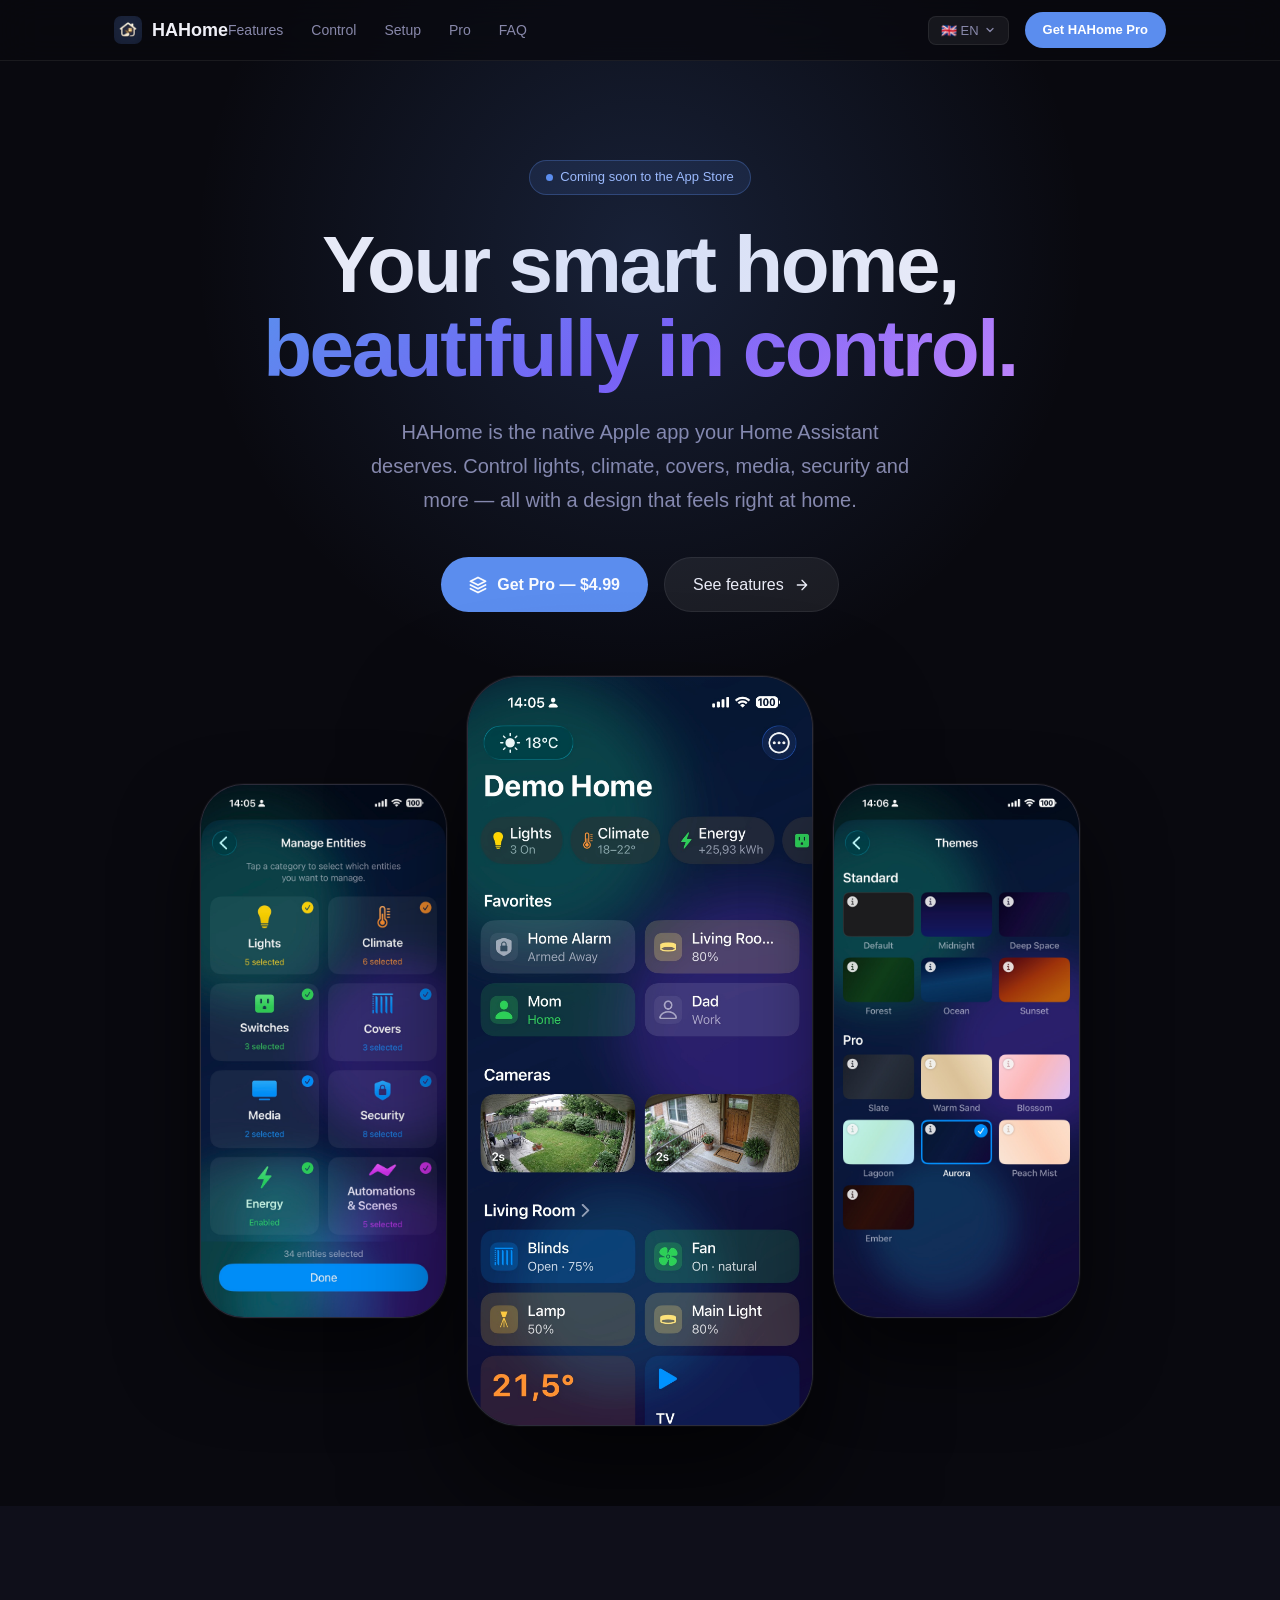
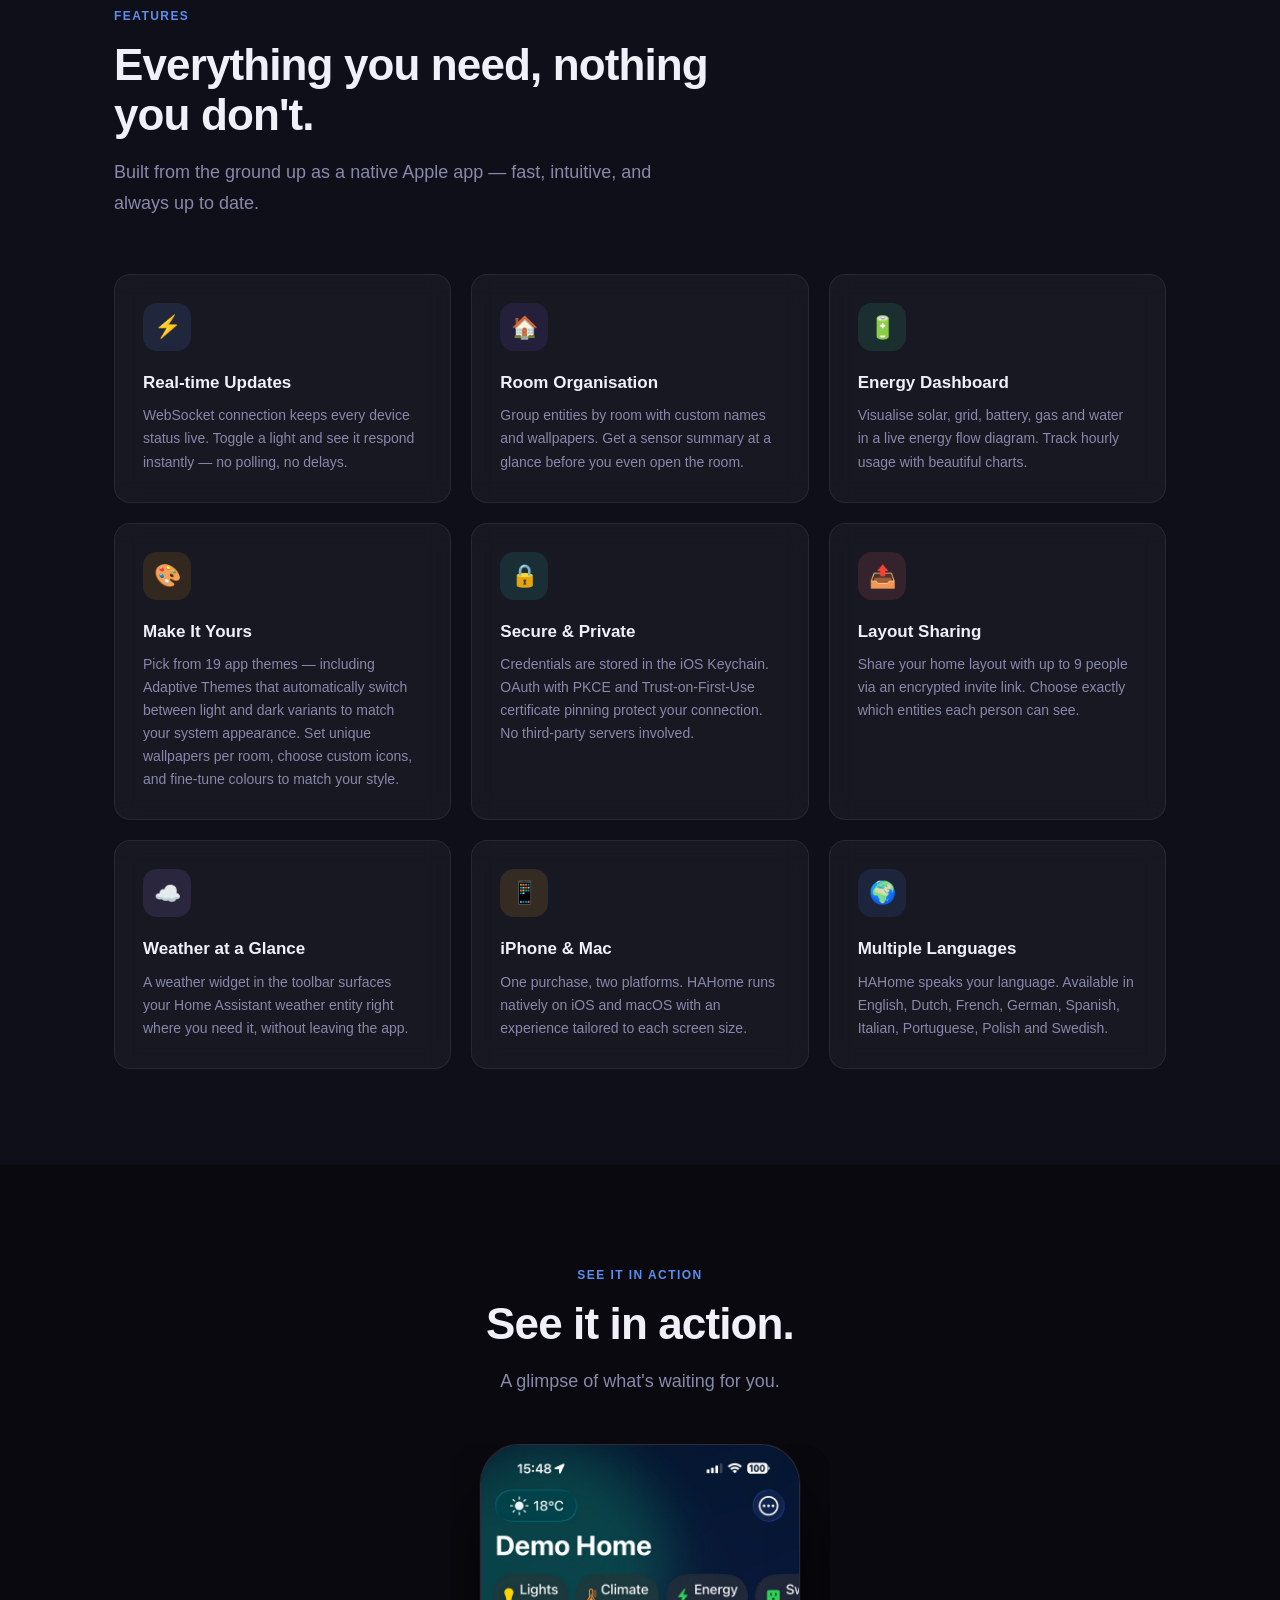
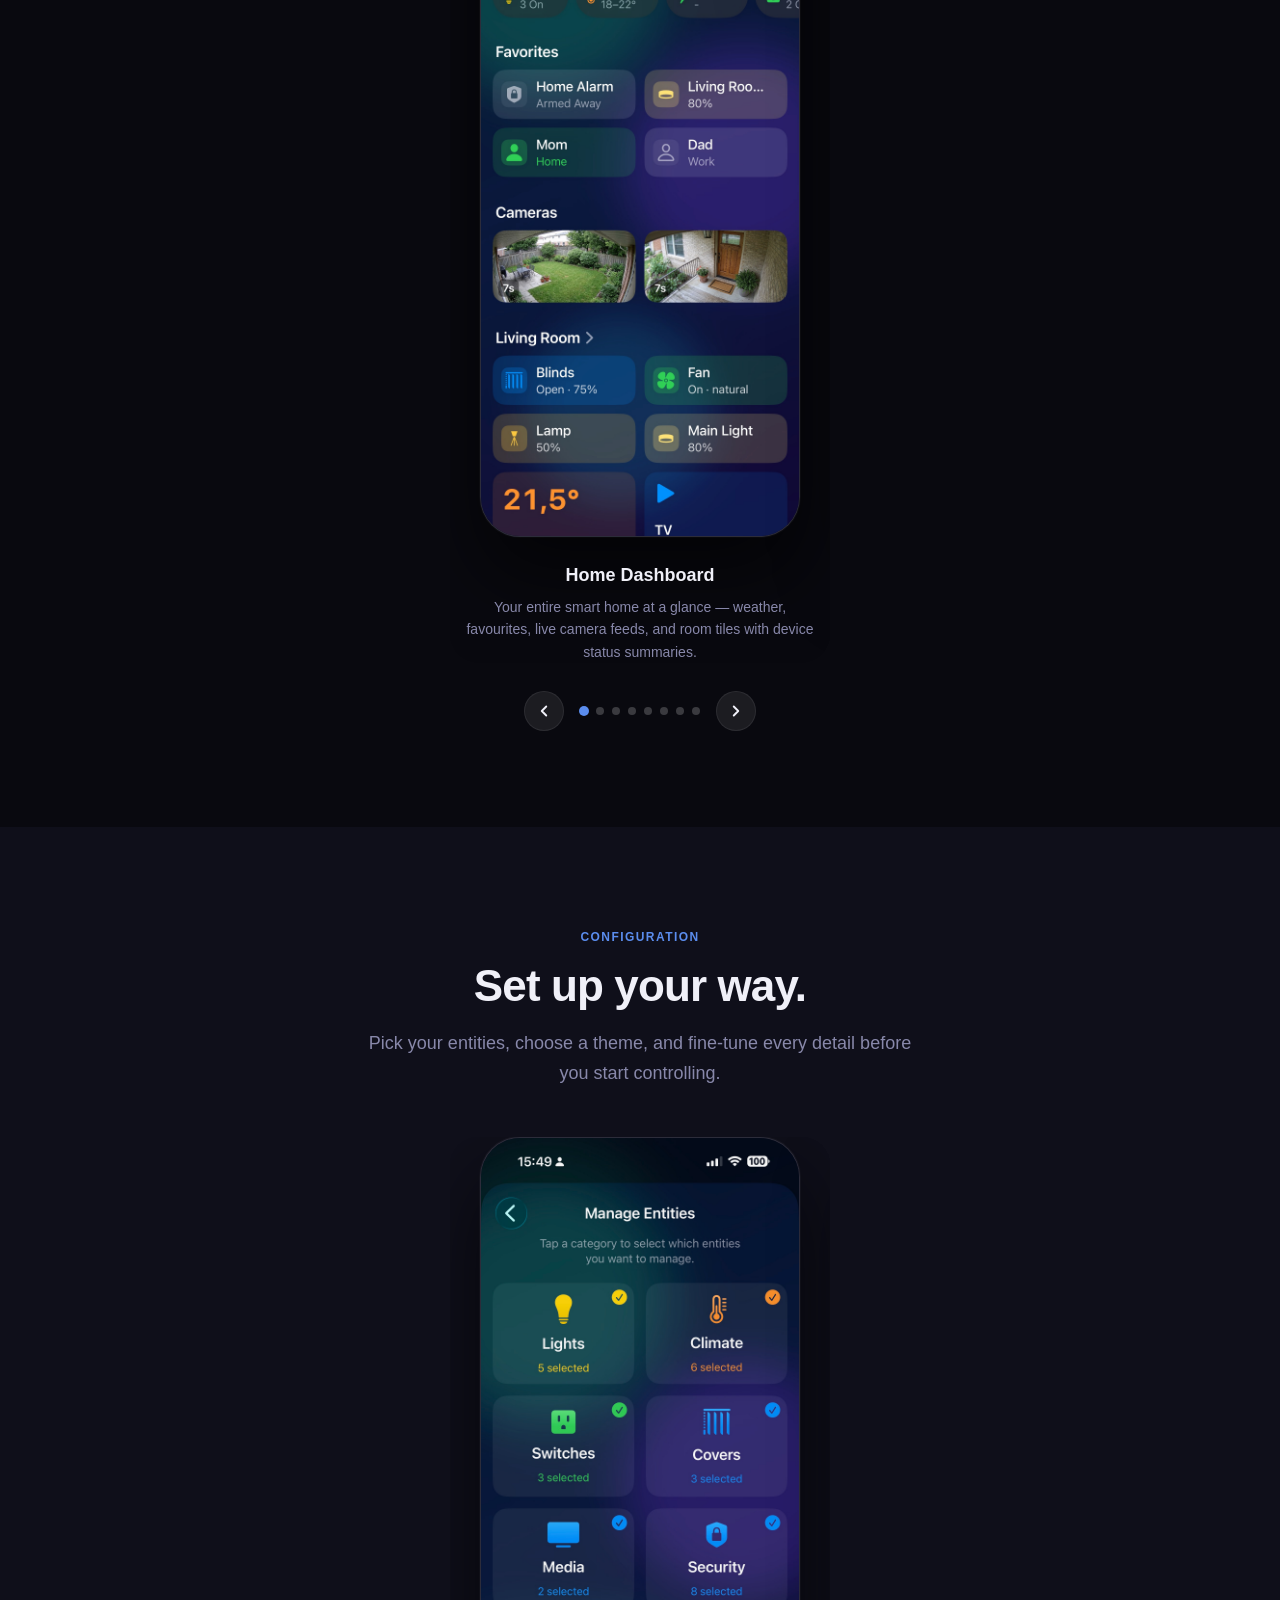
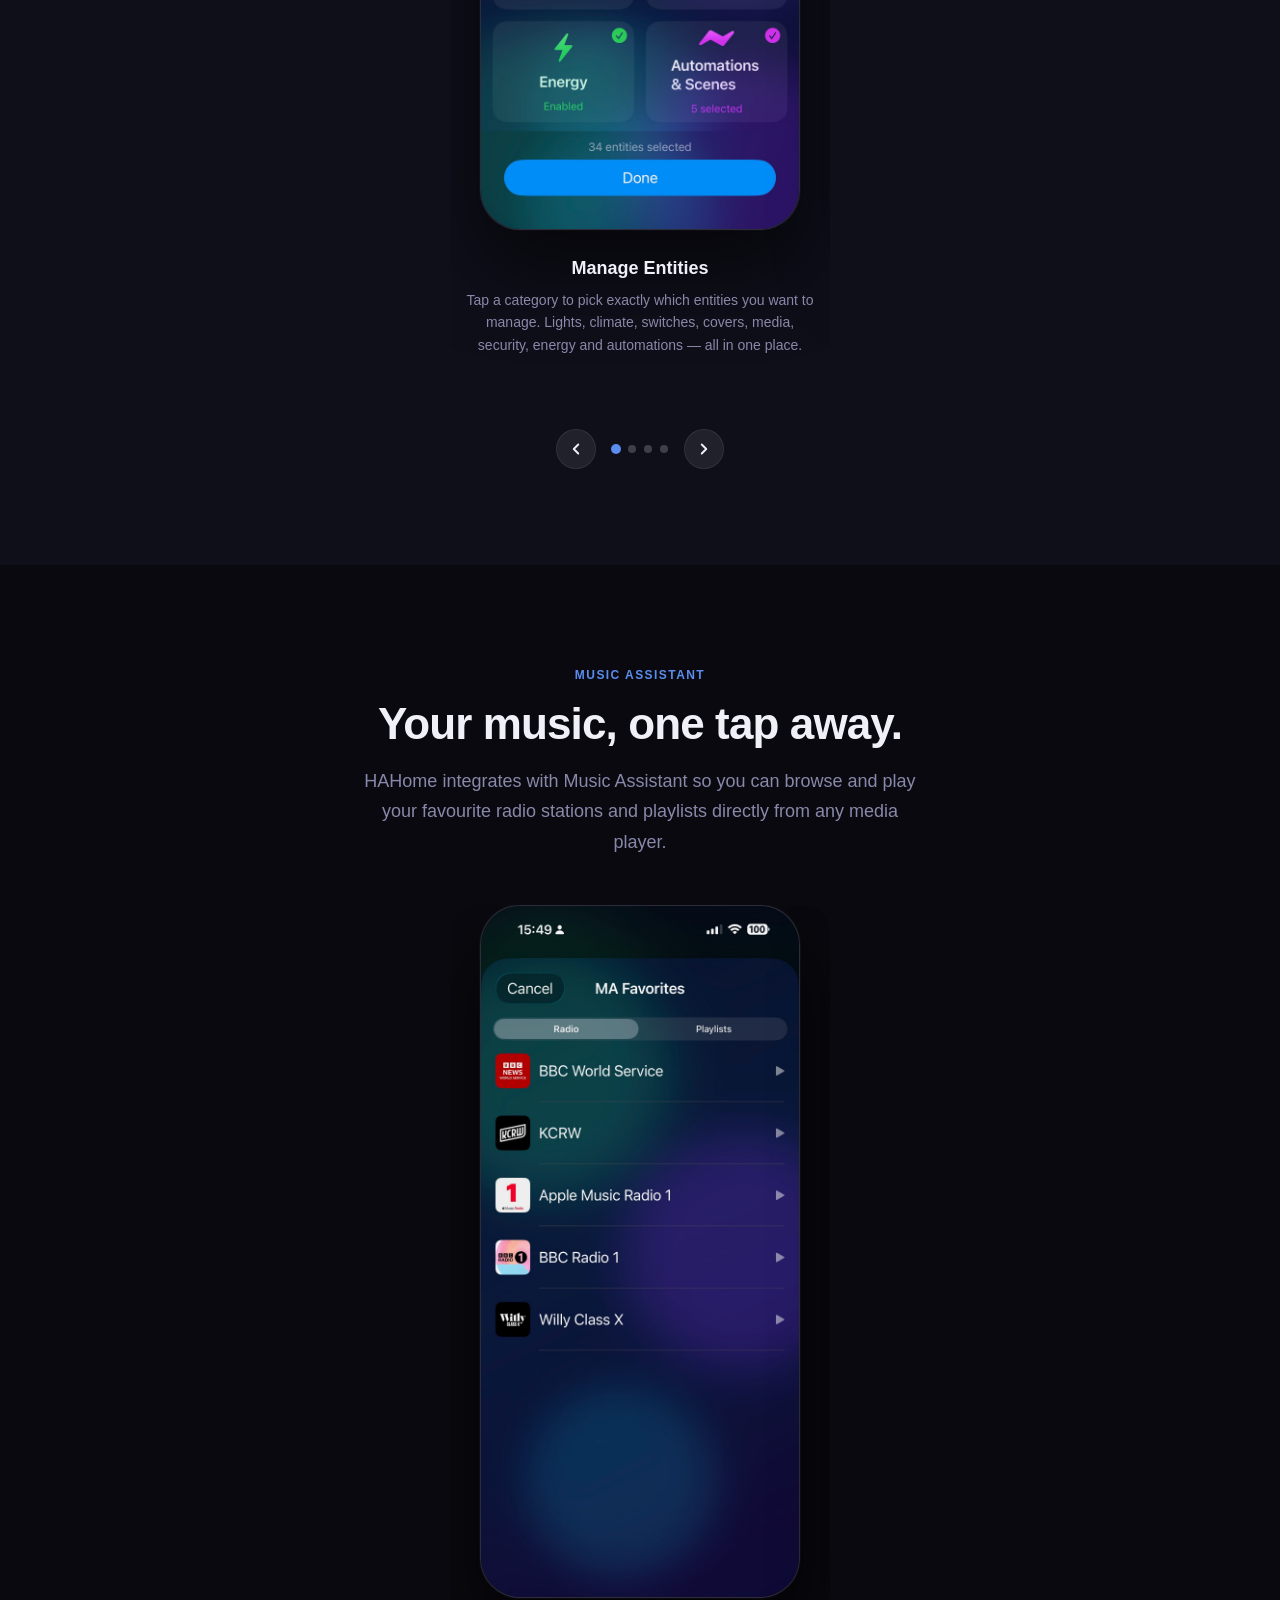
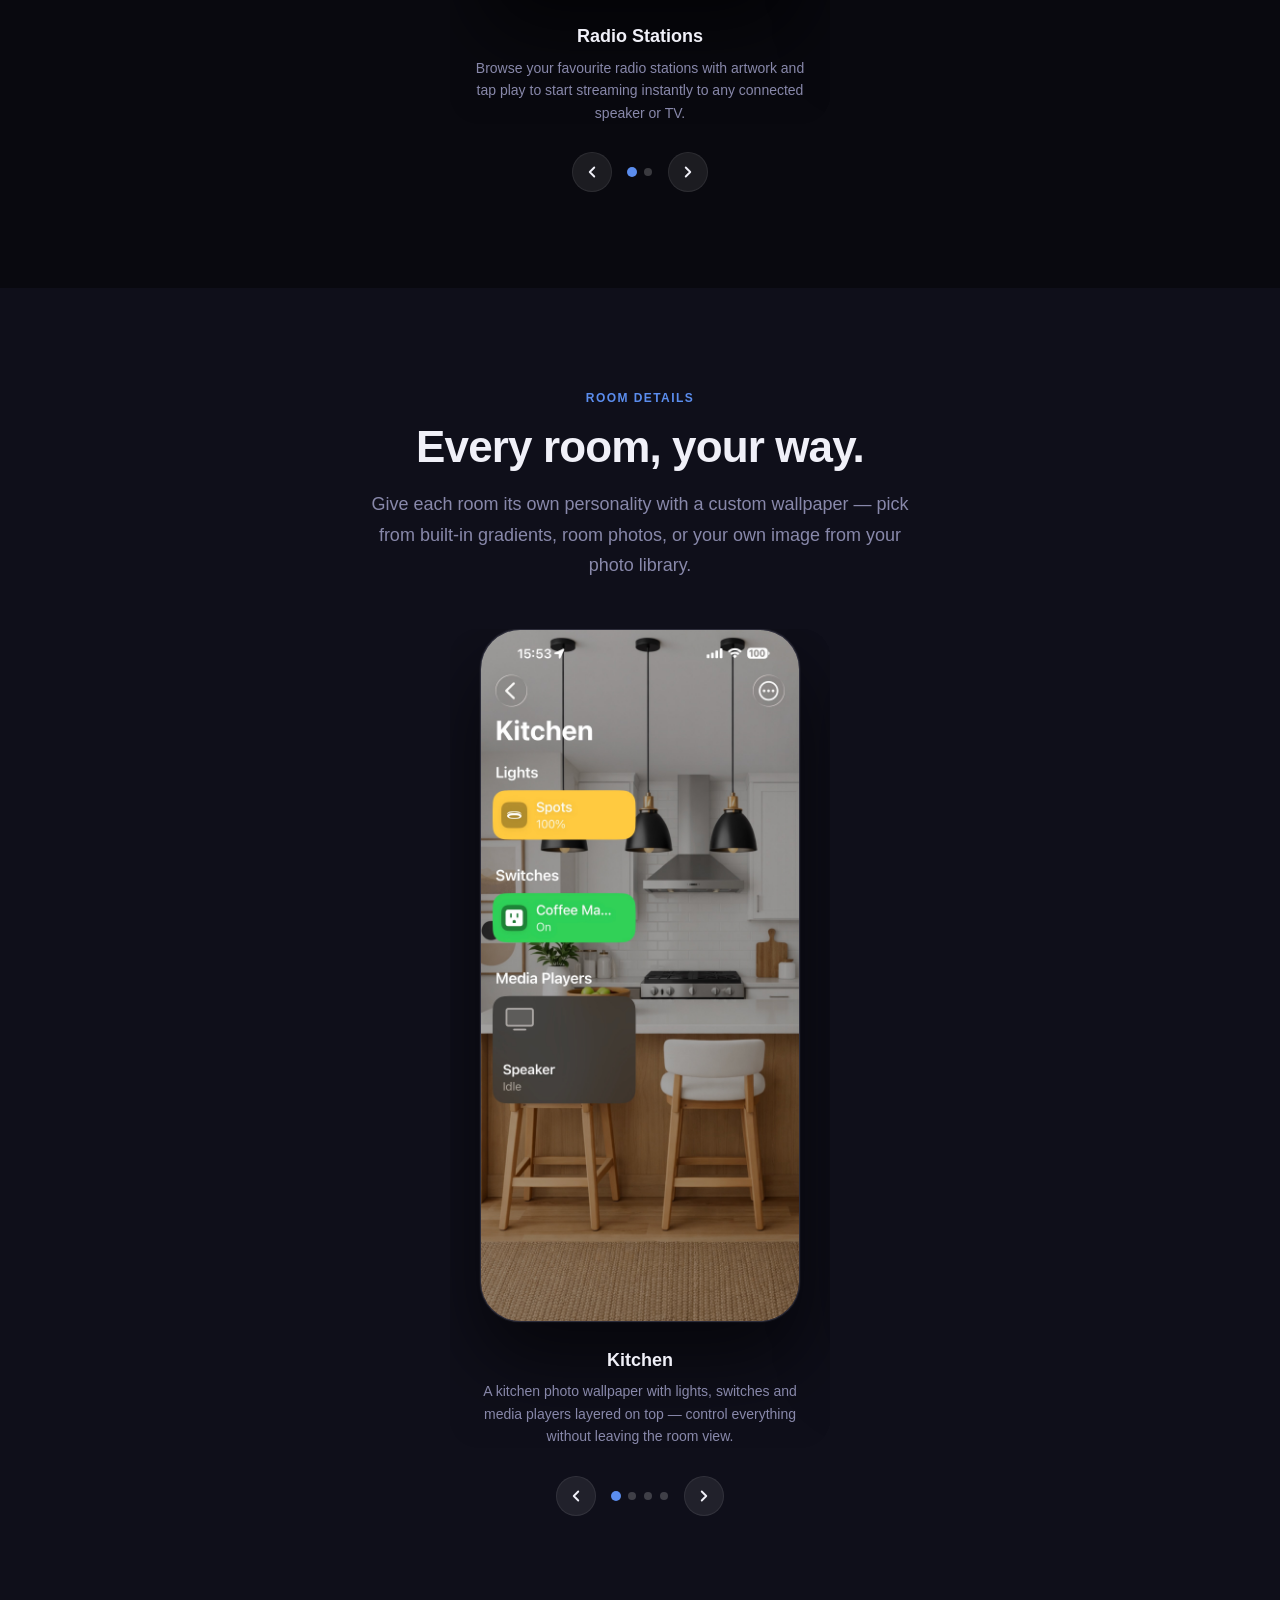
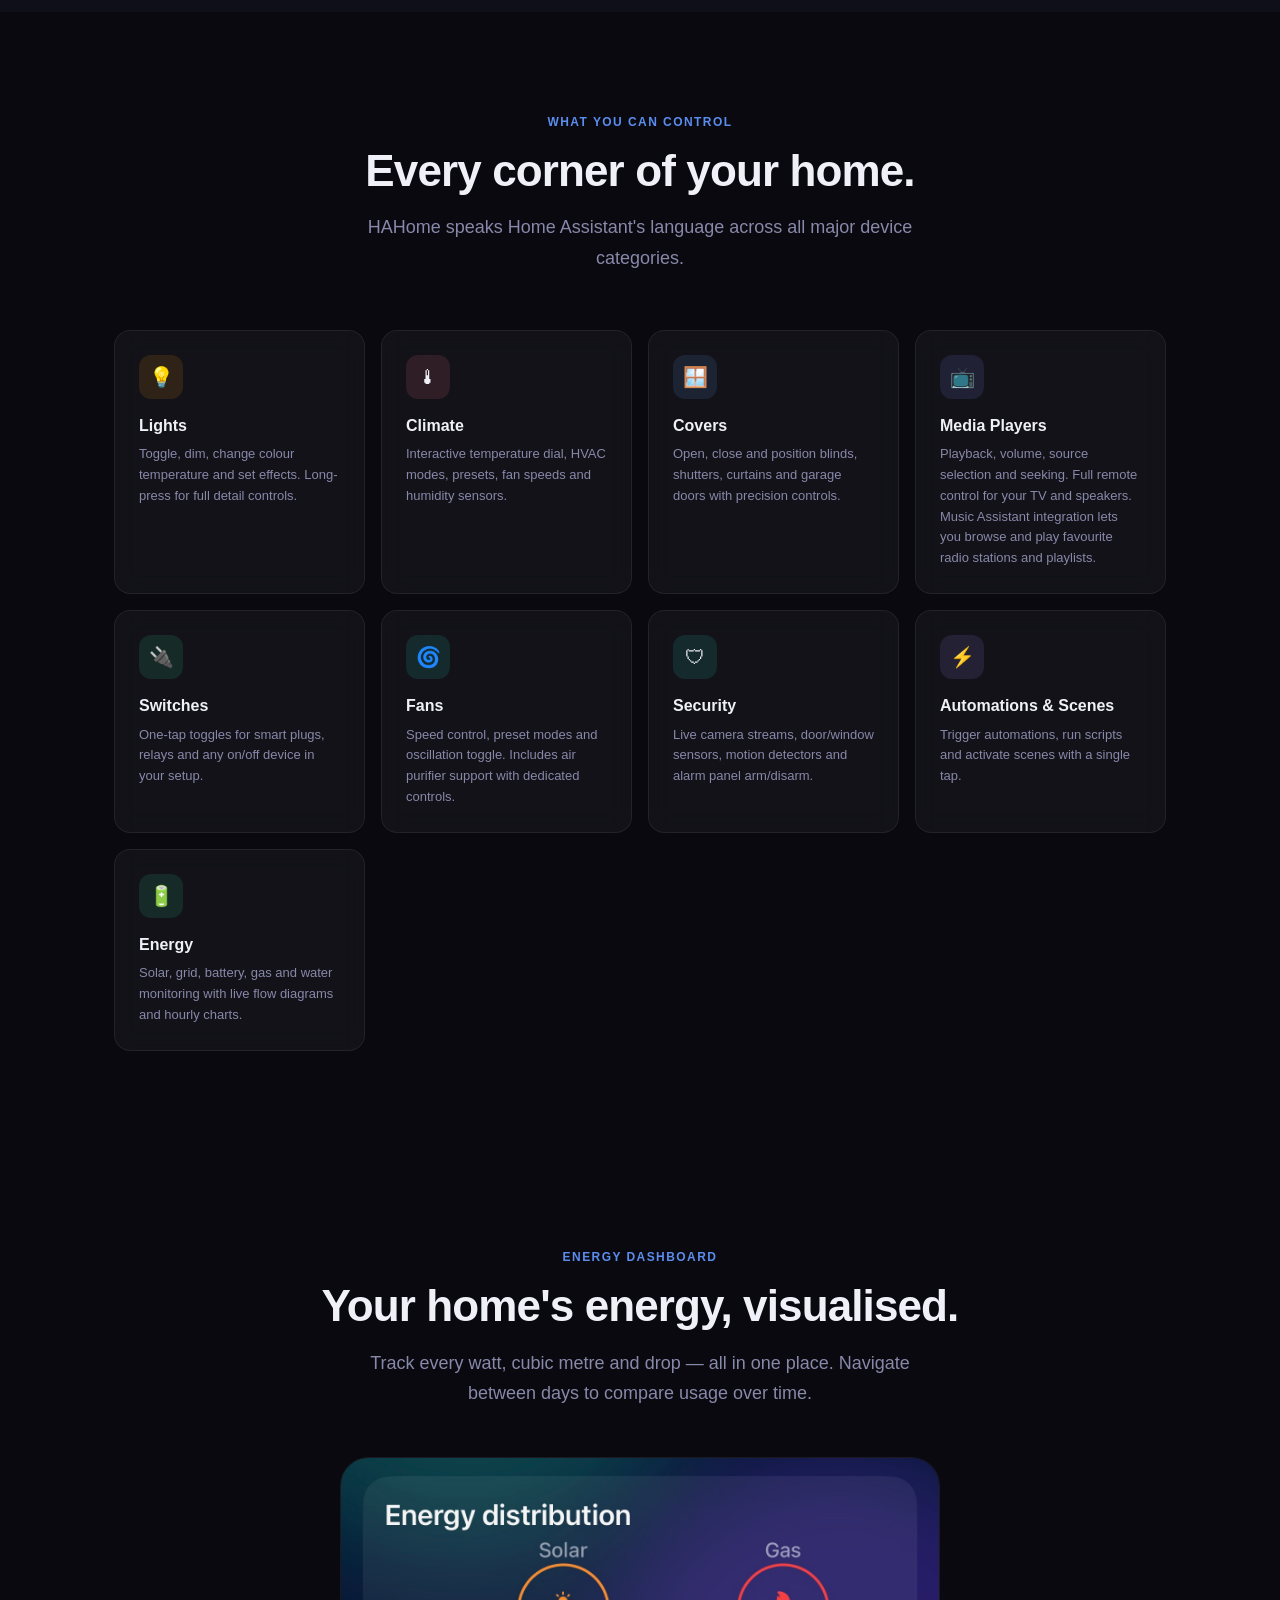
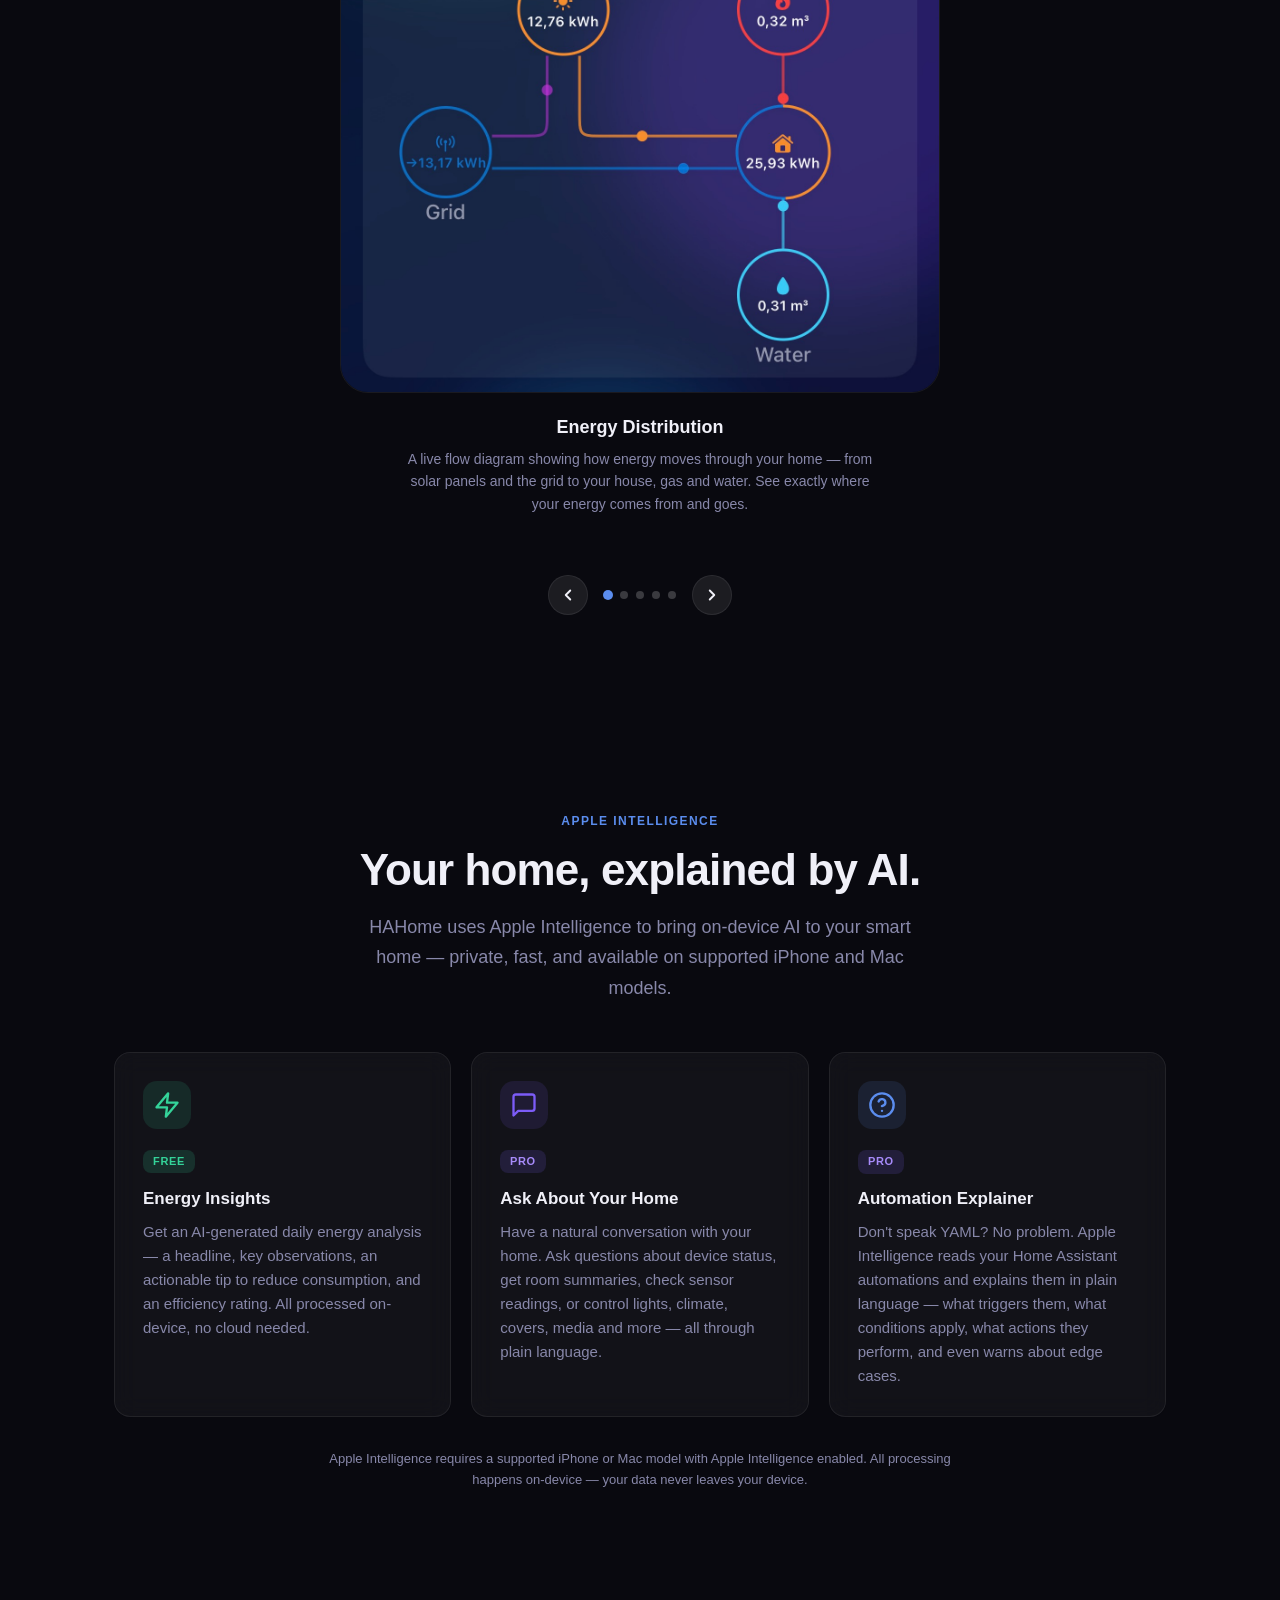
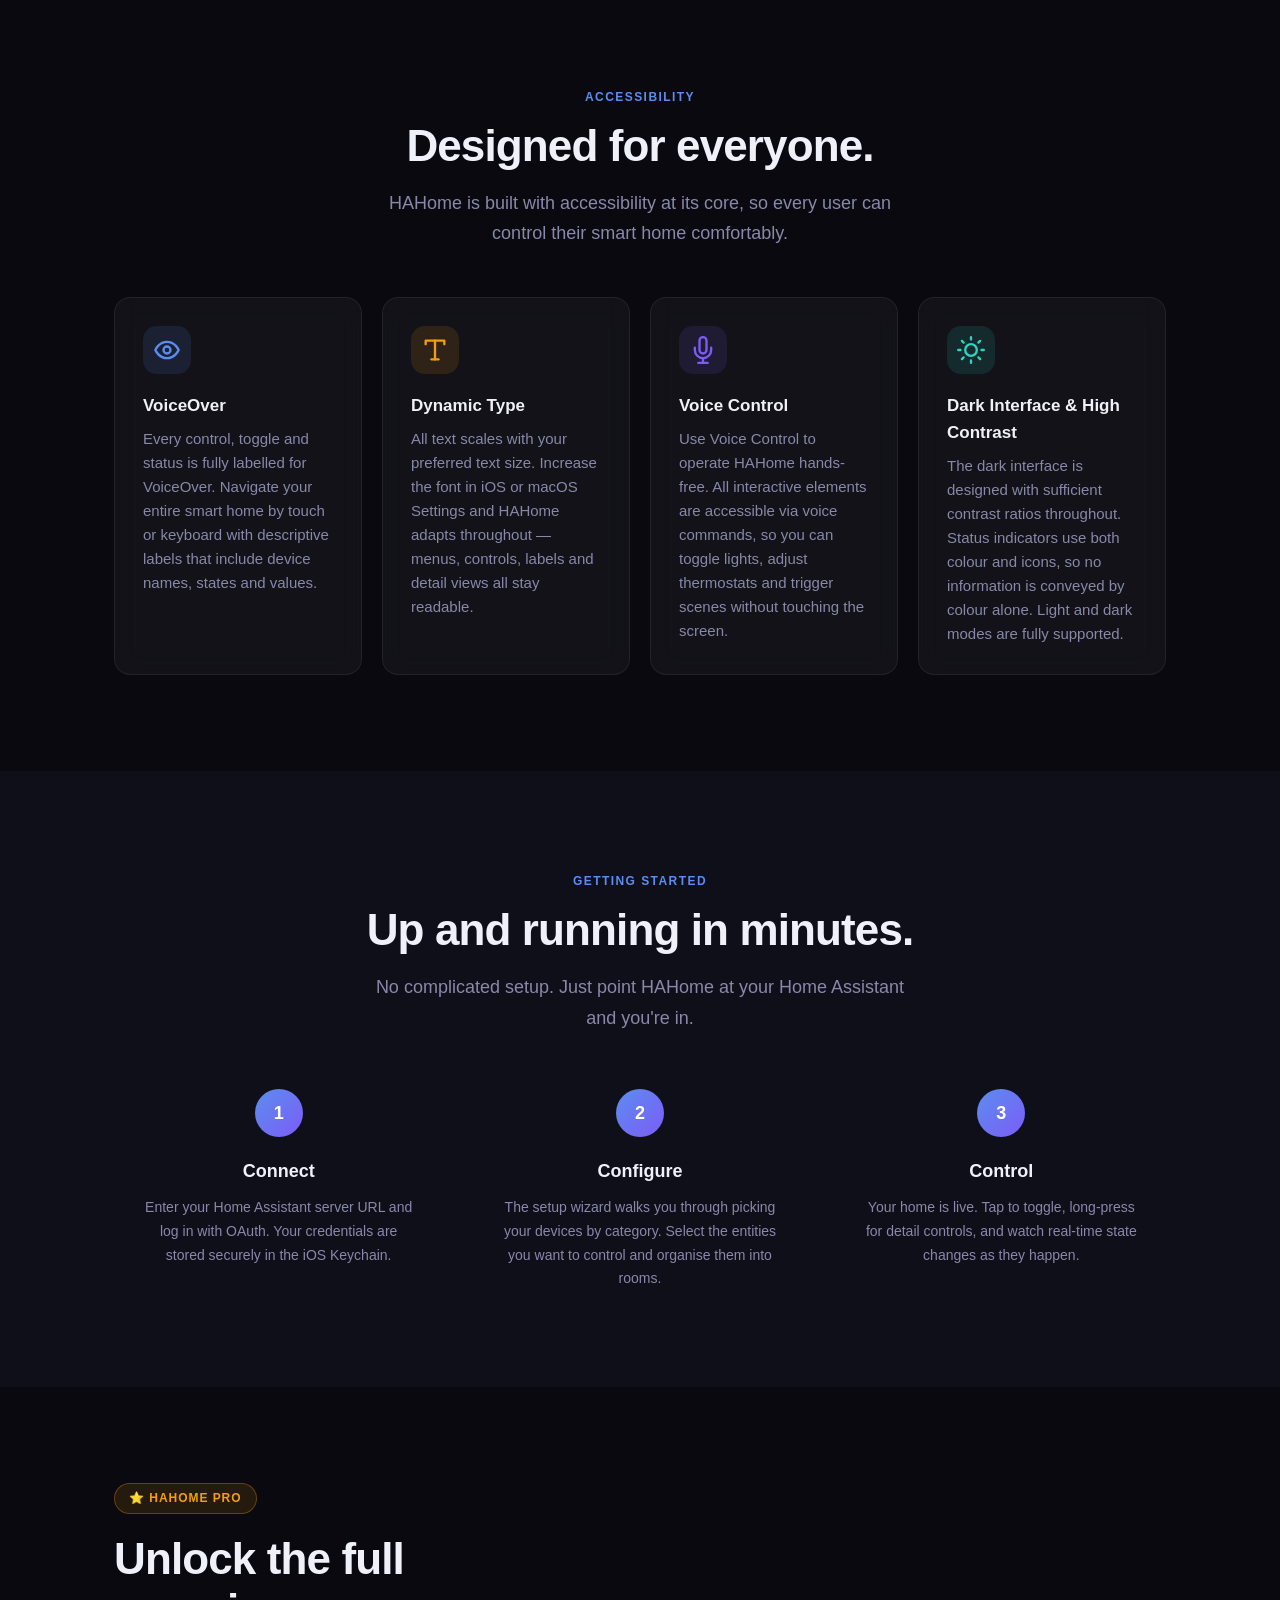
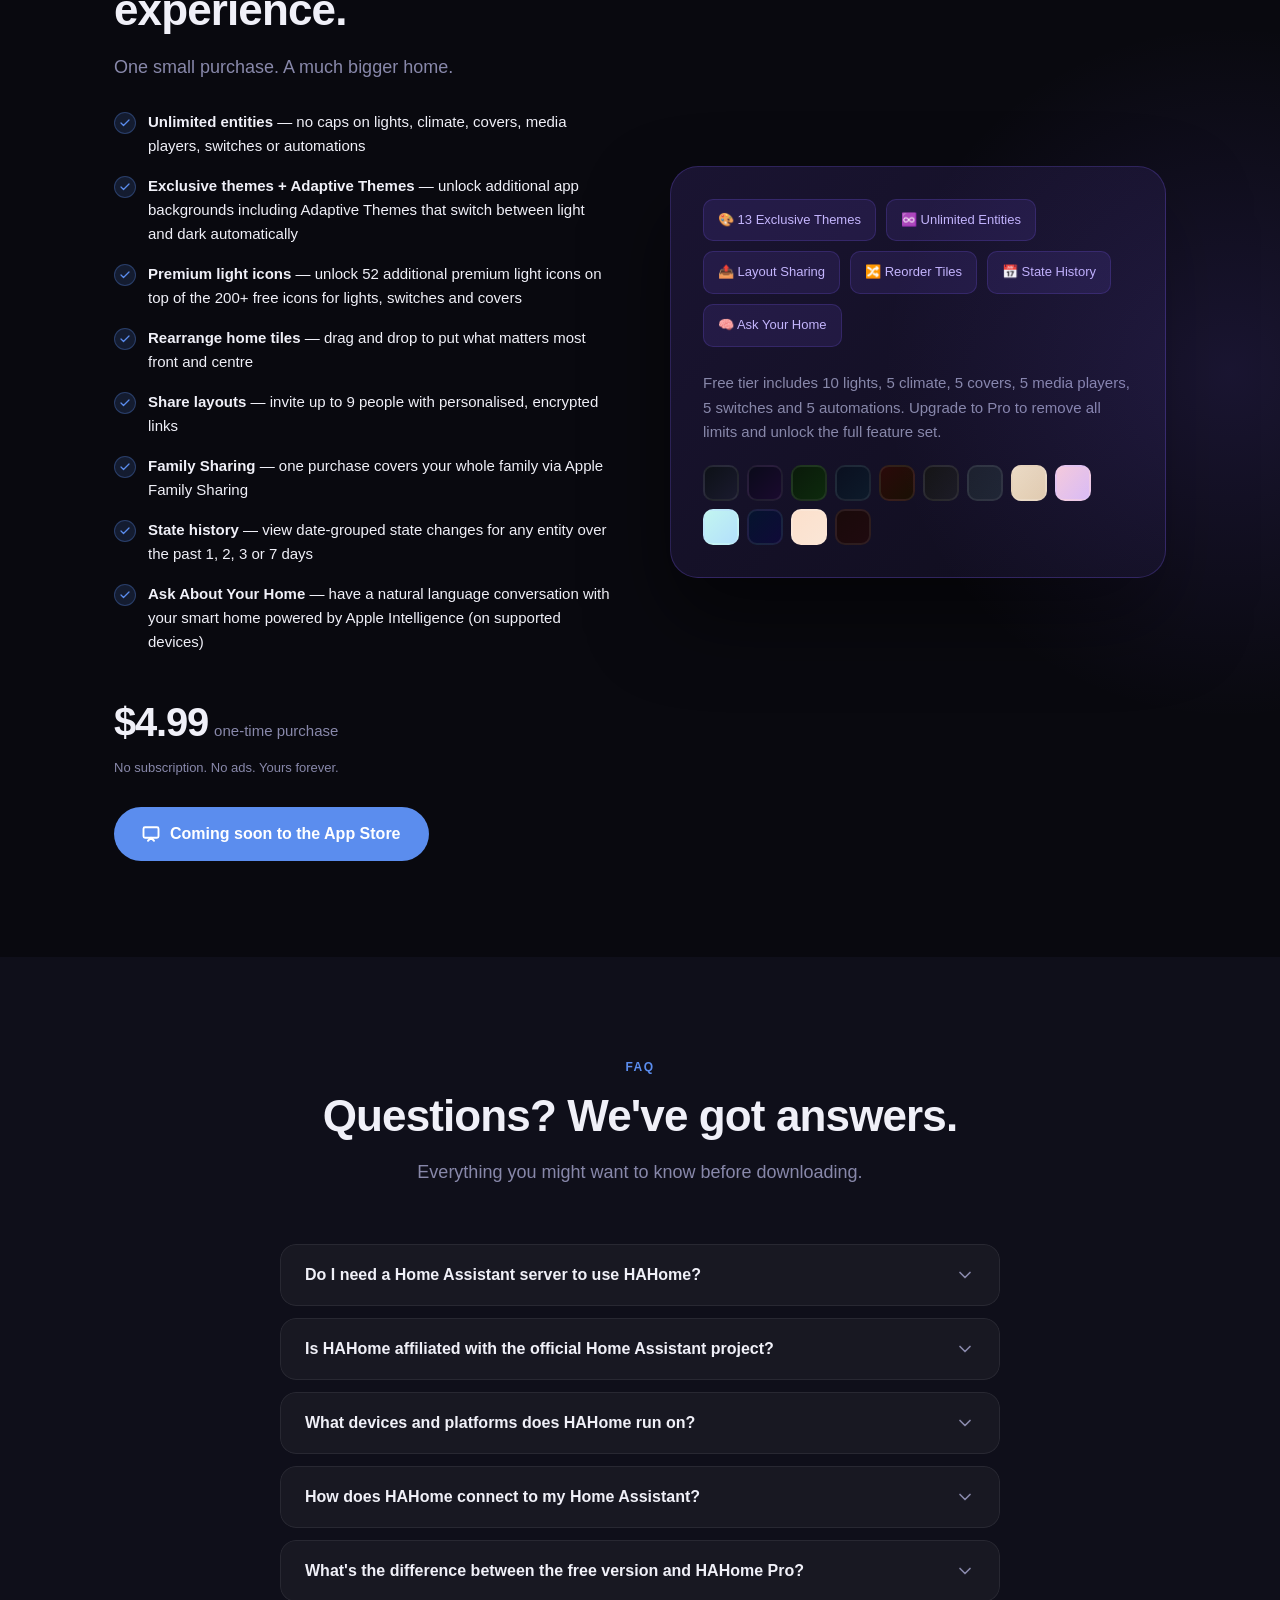
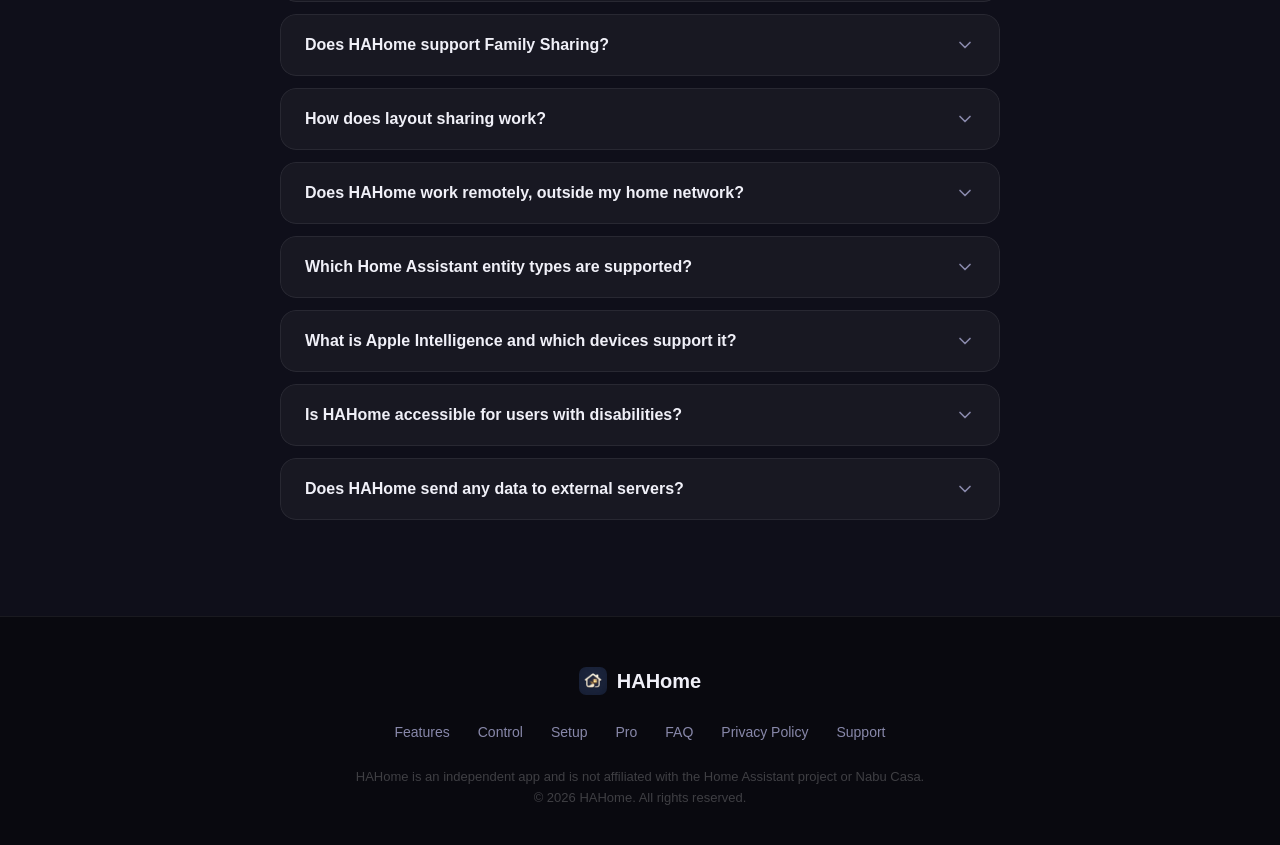
==== commit 9f5b3351: "updates for intelligence" ====
--- a/index.html
+++ b/index.html
@@ -80,7 +80,7 @@
     <div class="hero-actions">
       <a href="#pro" class="btn-primary hero-cta-pro">
         <svg width="18" height="18" viewBox="0 0 24 24" fill="none" stroke="currentColor" stroke-width="2.5" stroke-linecap="round" stroke-linejoin="round"><path d="M12 2L2 7l10 5 10-5-10-5z"/><path d="M2 17l10 5 10-5"/><path d="M2 12l10 5 10-5"/></svg>
-        <span data-i18n="hero.cta_pro">Get Pro — $0.99</span>
+        <span data-i18n="hero.cta_pro">Get Pro — $4.99</span>
       </a>
       <a href="#features" class="btn-secondary hero-cta-features">
         <span data-i18n="hero.cta_features">See features</span>
@@ -135,7 +135,7 @@
       <div class="feature-card card">
         <div class="feature-icon" style="background:rgba(245,158,11,0.12);">🎨</div>
         <h3 data-i18n="features.customise.title">Make It Yours</h3>
-        <p data-i18n="features.customise.desc">Customise every detail — pick from 19 app themes, set unique wallpapers per room, choose custom icons for your devices, and fine-tune colours to match your style.</p>
+        <p data-i18n="features.customise.desc">Pick from 19 app themes — including Adaptive Themes that automatically switch between light and dark variants to match your system appearance. Set unique wallpapers per room, choose custom icons, and fine-tune colours to match your style.</p>
       </div>
 
       <div class="feature-card card">
@@ -327,7 +327,7 @@
           </div>
           <div class="action-slide-caption">
             <h3 data-i18n="config.themes.title">Themes</h3>
-            <p data-i18n="config.themes.desc">Choose from 6 free and 13 Pro themes. Each theme transforms the entire app with a unique colour palette — from Midnight to Aurora to Peach Mist.</p>
+            <p data-i18n="config.themes.desc">Choose from 6 free and 13 Pro themes, including Adaptive Themes like Vibrant and Prism Shift that automatically serve light or dark variants based on your system appearance. Each theme transforms the entire app with a unique colour palette.</p>
           </div>
         </div>
 
@@ -626,6 +626,97 @@
       </button>
     </div>
 
+  </div>
+</section>
+
+<!-- ── Apple Intelligence ─────────────────────────────────────── -->
+<section id="intelligence">
+  <div class="container">
+    <div class="intelligence-header" style="text-align:center; margin-bottom:48px;">
+      <span class="section-label" data-i18n="intelligence.label">Apple Intelligence</span>
+      <h2 data-i18n="intelligence.title">Your home, explained by AI.</h2>
+      <p class="subtitle" style="margin:0 auto;" data-i18n="intelligence.subtitle">HAHome uses Apple Intelligence to bring on-device AI to your smart home — private, fast, and available on supported iPhone and Mac models.</p>
+    </div>
+
+    <div class="intelligence-grid">
+
+      <div class="intelligence-card card">
+        <div class="intelligence-icon" style="background:rgba(52,211,153,0.12);">
+          <svg width="28" height="28" viewBox="0 0 24 24" fill="none" stroke="#34d399" stroke-width="2" stroke-linecap="round" stroke-linejoin="round"><path d="M13 2L3 14h9l-1 8 10-12h-9l1-8z"/></svg>
+        </div>
+        <div class="intelligence-badge free" data-i18n="intelligence.free_badge">Free</div>
+        <h3 data-i18n="intelligence.energy_insight.title">Energy Insights</h3>
+        <p data-i18n="intelligence.energy_insight.desc">Get an AI-generated daily energy analysis — a headline, key observations, an actionable tip to reduce consumption, and an efficiency rating. All processed on-device, no cloud needed.</p>
+      </div>
+
+      <div class="intelligence-card card">
+        <div class="intelligence-icon" style="background:rgba(124,92,247,0.12);">
+          <svg width="28" height="28" viewBox="0 0 24 24" fill="none" stroke="#7c5cf7" stroke-width="2" stroke-linecap="round" stroke-linejoin="round"><path d="M21 15a2 2 0 0 1-2 2H7l-4 4V5a2 2 0 0 1 2-2h14a2 2 0 0 1 2 2z"/></svg>
+        </div>
+        <div class="intelligence-badge pro" data-i18n="intelligence.pro_badge">Pro</div>
+        <h3 data-i18n="intelligence.conversation.title">Ask About Your Home</h3>
+        <p data-i18n="intelligence.conversation.desc">Have a natural conversation with your home. Ask questions about device status, get room summaries, check sensor readings, or control lights, climate, covers, media and more — all through plain language.</p>
+      </div>
+
+      <div class="intelligence-card card">
+        <div class="intelligence-icon" style="background:rgba(91,141,238,0.12);">
+          <svg width="28" height="28" viewBox="0 0 24 24" fill="none" stroke="#5b8dee" stroke-width="2" stroke-linecap="round" stroke-linejoin="round"><circle cx="12" cy="12" r="10"/><path d="M9.09 9a3 3 0 0 1 5.83 1c0 2-3 3-3 3"/><line x1="12" y1="17" x2="12.01" y2="17"/></svg>
+        </div>
+        <div class="intelligence-badge pro" data-i18n="intelligence.pro_badge">Pro</div>
+        <h3 data-i18n="intelligence.automations.title">Automation Explainer</h3>
+        <p data-i18n="intelligence.automations.desc">Don't speak YAML? No problem. Apple Intelligence reads your Home Assistant automations and explains them in plain language — what triggers them, what conditions apply, what actions they perform, and even warns about edge cases.</p>
+      </div>
+
+    </div>
+
+    <p class="intelligence-note" data-i18n="intelligence.note">Apple Intelligence requires a supported iPhone or Mac model with Apple Intelligence enabled. All processing happens on-device — your data never leaves your device.</p>
+  </div>
+</section>
+
+<!-- ── Accessibility ──────────────────────────────────────────── -->
+<section id="accessibility">
+  <div class="container">
+    <div class="accessibility-header" style="text-align:center; margin-bottom:48px;">
+      <span class="section-label" data-i18n="accessibility.label">Accessibility</span>
+      <h2 data-i18n="accessibility.title">Designed for everyone.</h2>
+      <p class="subtitle" style="margin:0 auto;" data-i18n="accessibility.subtitle">HAHome is built with accessibility at its core, so every user can control their smart home comfortably.</p>
+    </div>
+
+    <div class="accessibility-grid">
+
+      <div class="accessibility-card card">
+        <div class="accessibility-icon" style="background:rgba(91,141,238,0.12);">
+          <svg width="28" height="28" viewBox="0 0 24 24" fill="none" stroke="#5b8dee" stroke-width="2" stroke-linecap="round" stroke-linejoin="round"><path d="M2 12s3-7 10-7 10 7 10 7-3 7-10 7-10-7-10-7z"/><circle cx="12" cy="12" r="3"/></svg>
+        </div>
+        <h3 data-i18n="accessibility.voiceover.title">VoiceOver</h3>
+        <p data-i18n="accessibility.voiceover.desc">Every control, toggle and status is fully labelled for VoiceOver. Navigate your entire smart home by touch or keyboard with descriptive labels that include device names, states and values.</p>
+      </div>
+
+      <div class="accessibility-card card">
+        <div class="accessibility-icon" style="background:rgba(245,158,11,0.12);">
+          <svg width="28" height="28" viewBox="0 0 24 24" fill="none" stroke="#f59e0b" stroke-width="2" stroke-linecap="round" stroke-linejoin="round"><path d="M4 7V4h16v3"/><path d="M9 20h6"/><path d="M12 4v16"/></svg>
+        </div>
+        <h3 data-i18n="accessibility.text.title">Dynamic Type</h3>
+        <p data-i18n="accessibility.text.desc">All text scales with your preferred text size. Increase the font in iOS or macOS Settings and HAHome adapts throughout — menus, controls, labels and detail views all stay readable.</p>
+      </div>
+
+      <div class="accessibility-card card">
+        <div class="accessibility-icon" style="background:rgba(124,92,247,0.12);">
+          <svg width="28" height="28" viewBox="0 0 24 24" fill="none" stroke="#7c5cf7" stroke-width="2" stroke-linecap="round" stroke-linejoin="round"><path d="M12 1a3 3 0 0 0-3 3v8a3 3 0 0 0 6 0V4a3 3 0 0 0-3-3z"/><path d="M19 10v2a7 7 0 0 1-14 0v-2"/><line x1="12" y1="19" x2="12" y2="23"/><line x1="8" y1="23" x2="16" y2="23"/></svg>
+        </div>
+        <h3 data-i18n="accessibility.voice.title">Voice Control</h3>
+        <p data-i18n="accessibility.voice.desc">Use Voice Control to operate HAHome hands-free. All interactive elements are accessible via voice commands, so you can toggle lights, adjust thermostats and trigger scenes without touching the screen.</p>
+      </div>
+
+      <div class="accessibility-card card">
+        <div class="accessibility-icon" style="background:rgba(45,212,191,0.12);">
+          <svg width="28" height="28" viewBox="0 0 24 24" fill="none" stroke="#2dd4bf" stroke-width="2" stroke-linecap="round" stroke-linejoin="round"><circle cx="12" cy="12" r="5"/><path d="M12 1v2M12 21v2M4.22 4.22l1.42 1.42M18.36 18.36l1.42 1.42M1 12h2M21 12h2M4.22 19.78l1.42-1.42M18.36 5.64l1.42-1.42"/></svg>
+        </div>
+        <h3 data-i18n="accessibility.contrast.title">Dark Interface & High Contrast</h3>
+        <p data-i18n="accessibility.contrast.desc">The dark interface is designed with sufficient contrast ratios throughout. Status indicators use both colour and icons, so no information is conveyed by colour alone. Light and dark modes are fully supported.</p>
+      </div>
+
+    </div>
   </div>
 </section>
 
@@ -682,7 +773,7 @@
             <span class="check">
               <svg fill="none" stroke="currentColor" stroke-width="2.5" stroke-linecap="round" stroke-linejoin="round" viewBox="0 0 24 24"><polyline points="20 6 9 17 4 12"/></svg>
             </span>
-            <span data-i18n-html="pro.themes"><strong>Exclusive themes</strong> — unlock additional app backgrounds not available in the free version</span>
+            <span data-i18n-html="pro.themes"><strong>Exclusive themes + Adaptive Themes</strong> — unlock additional app backgrounds including Adaptive Themes that switch between light and dark automatically</span>
           </li>
           <li>
             <span class="check">
@@ -714,10 +805,16 @@
             </span>
             <span data-i18n-html="pro.history"><strong>State history</strong> — view date-grouped state changes for any entity over the past 1, 2, 3 or 7 days</span>
           </li>
+          <li>
+            <span class="check">
+              <svg fill="none" stroke="currentColor" stroke-width="2.5" stroke-linecap="round" stroke-linejoin="round" viewBox="0 0 24 24"><polyline points="20 6 9 17 4 12"/></svg>
+            </span>
+            <span data-i18n-html="pro.intelligence"><strong>Ask About Your Home</strong> — have a natural language conversation with your smart home powered by Apple Intelligence (on supported devices)</span>
+          </li>
         </ul>
 
         <div class="pro-price">
-          <span class="amount">$0.99</span>
+          <span class="amount">$4.99</span>
           <span class="period" data-i18n="pro.price_period">one-time purchase</span>
         </div>
         <p class="price-note" data-i18n="pro.price_note">No subscription. No ads. Yours forever.</p>
@@ -735,6 +832,7 @@
           <div class="pro-icon-chip" data-i18n="pro.chip3">📤 Layout Sharing</div>
           <div class="pro-icon-chip" data-i18n="pro.chip4">🔀 Reorder Tiles</div>
           <div class="pro-icon-chip" data-i18n="pro.chip5">📅 State History</div>
+          <div class="pro-icon-chip" data-i18n="pro.chip6">🧠 Ask Your Home</div>
         </div>
         <p class="pro-desc" data-i18n="pro.free_desc">Free tier includes 10 lights, 5 climate, 5 covers, 5 media players, 5 switches and 5 automations. Upgrade to Pro to remove all limits and unlock the full feature set.</p>
         <div class="pro-themes">
@@ -816,7 +914,7 @@
           <svg class="faq-arrow" fill="none" stroke="currentColor" stroke-width="2" stroke-linecap="round" stroke-linejoin="round" viewBox="0 0 24 24"><polyline points="6 9 12 15 18 9"/></svg>
         </button>
         <div class="faq-answer" data-i18n-html="faq.a5">
-          The free version lets you control up to 10 lights, 5 climate devices, 5 covers, 5 media players, 5 switches and 5 automations. Security cameras and energy monitoring are always unlimited. <strong>HAHome Pro ($0.99, one-time)</strong> removes all entity limits, unlocks 13 exclusive app themes, a full device icon library, the ability to reorder home tiles, layout sharing with up to 9 people, and state history for any entity (1, 2, 3 or 7 days).
+          The free version lets you control up to 10 lights, 5 climate devices, 5 covers, 5 media players, 5 switches and 5 automations. Security cameras and energy monitoring are always unlimited. <strong>HAHome Pro ($4.99, one-time)</strong> removes all entity limits, unlocks 13 exclusive app themes, a full device icon library, the ability to reorder home tiles, layout sharing with up to 9 people, and state history for any entity (1, 2, 3 or 7 days).
         </div>
       </div>
 
@@ -857,6 +955,26 @@
         </button>
         <div class="faq-answer" data-i18n-html="faq.a9">
           HAHome supports lights, climate (HVAC, fans, temperature &amp; humidity sensors), covers (blinds, shutters, garage doors), media players, remotes, switches, fans, security (cameras, door/window/motion/smoke sensors, alarm panels), automations, scenes, scripts, and energy sensors (solar, grid, battery, gas, water). More entity types may be added in future updates.
+        </div>
+      </div>
+
+      <div class="faq-item">
+        <button class="faq-question" onclick="toggleFaq(this)">
+          <span data-i18n="faq.q11">What is Apple Intelligence and which devices support it?</span>
+          <svg class="faq-arrow" fill="none" stroke="currentColor" stroke-width="2" stroke-linecap="round" stroke-linejoin="round" viewBox="0 0 24 24"><polyline points="6 9 12 15 18 9"/></svg>
+        </button>
+        <div class="faq-answer" data-i18n-html="faq.a11">
+          Apple Intelligence is Apple's on-device AI framework. HAHome uses it for Energy Insights (free), Automation Explainer (free), and the "Ask About Your Home" conversation mode (Pro). It requires a supported iPhone (iPhone 15 Pro or later) or Mac (M1 or later) with Apple Intelligence enabled in Settings. All AI processing happens entirely on your device — no data is sent to any cloud service.
+        </div>
+      </div>
+
+      <div class="faq-item">
+        <button class="faq-question" onclick="toggleFaq(this)">
+          <span data-i18n="faq.q12">Is HAHome accessible for users with disabilities?</span>
+          <svg class="faq-arrow" fill="none" stroke="currentColor" stroke-width="2" stroke-linecap="round" stroke-linejoin="round" viewBox="0 0 24 24"><polyline points="6 9 12 15 18 9"/></svg>
+        </button>
+        <div class="faq-answer" data-i18n="faq.a12">
+          Yes. HAHome is built with full VoiceOver support, Dynamic Type for adjustable text sizes, Voice Control compatibility, and a dark interface with sufficient contrast ratios. Status indicators use both colour and icons to ensure information is never conveyed by colour alone.
         </div>
       </div>
 
--- a/styles.css
+++ b/styles.css
@@ -1165,6 +1165,10 @@
 
   .features-grid { grid-template-columns: 1fr; }
 
+  .intelligence-grid { grid-template-columns: 1fr; }
+
+  .accessibility-grid { grid-template-columns: 1fr; }
+
   .domains-grid { grid-template-columns: 1fr 1fr; }
 
   .how-grid {
@@ -1182,6 +1186,103 @@
   .footer-links { gap: 16px; }
 }
 
+/* ── Apple Intelligence ───────────────────────────────────── */
+.intelligence-grid {
+  display: grid;
+  grid-template-columns: repeat(auto-fill, minmax(300px, 1fr));
+  gap: 20px;
+}
+
+.intelligence-card {
+  padding: 28px;
+  position: relative;
+}
+
+.intelligence-icon {
+  width: 48px; height: 48px;
+  border-radius: 14px;
+  display: flex;
+  align-items: center;
+  justify-content: center;
+  margin-bottom: 18px;
+}
+
+.intelligence-badge {
+  display: inline-block;
+  font-size: 11px;
+  font-weight: 700;
+  letter-spacing: 0.06em;
+  text-transform: uppercase;
+  padding: 3px 10px;
+  border-radius: 8px;
+  margin-bottom: 12px;
+}
+
+.intelligence-badge.free {
+  background: rgba(52,211,153,0.15);
+  color: #34d399;
+}
+
+.intelligence-badge.pro {
+  background: rgba(124,92,247,0.15);
+  color: #a78bfa;
+}
+
+.intelligence-card h3 {
+  font-size: 17px;
+  font-weight: 700;
+  margin-bottom: 8px;
+}
+
+.intelligence-card p {
+  font-size: 15px;
+  color: var(--muted);
+  line-height: 1.6;
+}
+
+.intelligence-note {
+  text-align: center;
+  font-size: 13px;
+  color: var(--muted);
+  margin-top: 32px;
+  max-width: 640px;
+  margin-left: auto;
+  margin-right: auto;
+  line-height: 1.6;
+}
+
+/* ── Accessibility ───────────────────────────────────────── */
+.accessibility-grid {
+  display: grid;
+  grid-template-columns: repeat(auto-fill, minmax(240px, 1fr));
+  gap: 20px;
+}
+
+.accessibility-card {
+  padding: 28px;
+}
+
+.accessibility-icon {
+  width: 48px; height: 48px;
+  border-radius: 14px;
+  display: flex;
+  align-items: center;
+  justify-content: center;
+  margin-bottom: 18px;
+}
+
+.accessibility-card h3 {
+  font-size: 17px;
+  font-weight: 700;
+  margin-bottom: 8px;
+}
+
+.accessibility-card p {
+  font-size: 15px;
+  color: var(--muted);
+  line-height: 1.6;
+}
+
 /* Small mobile */
 @media (max-width: 400px) {
   .domains-grid { grid-template-columns: 1fr; }
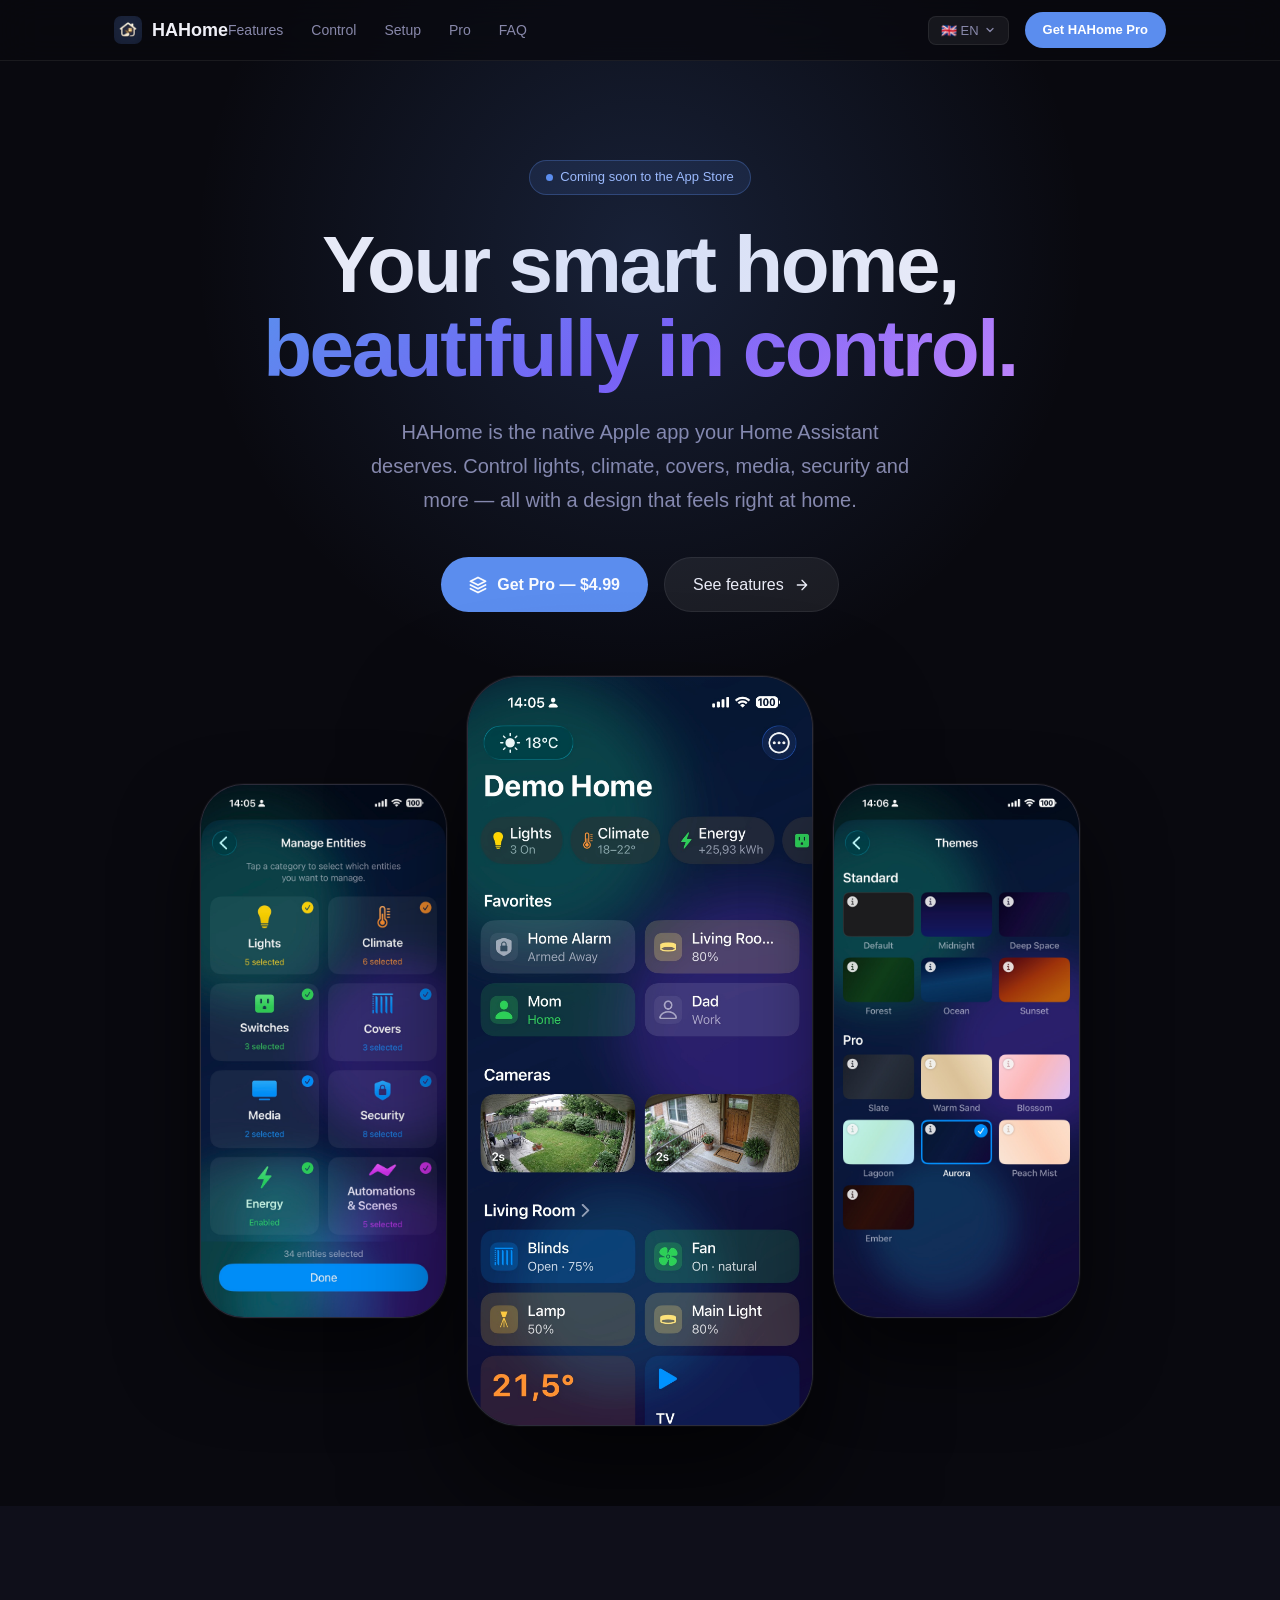
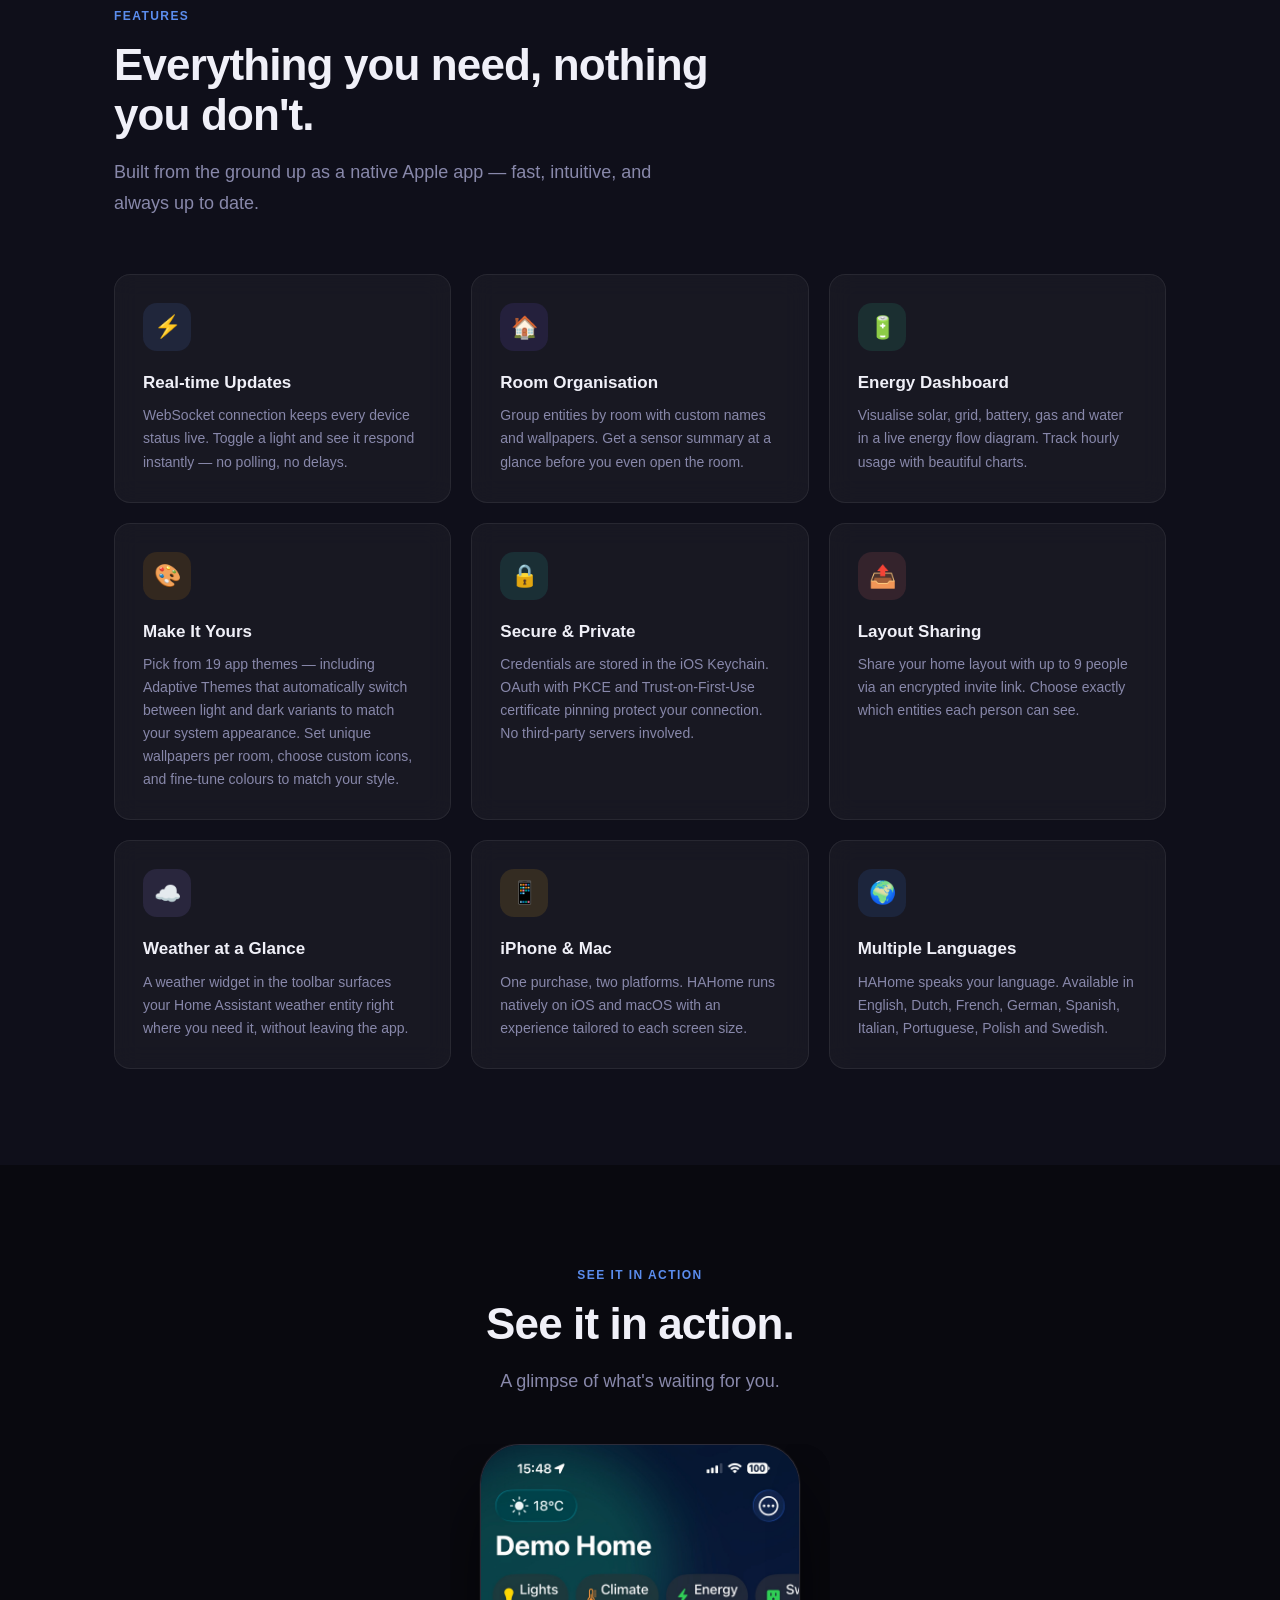
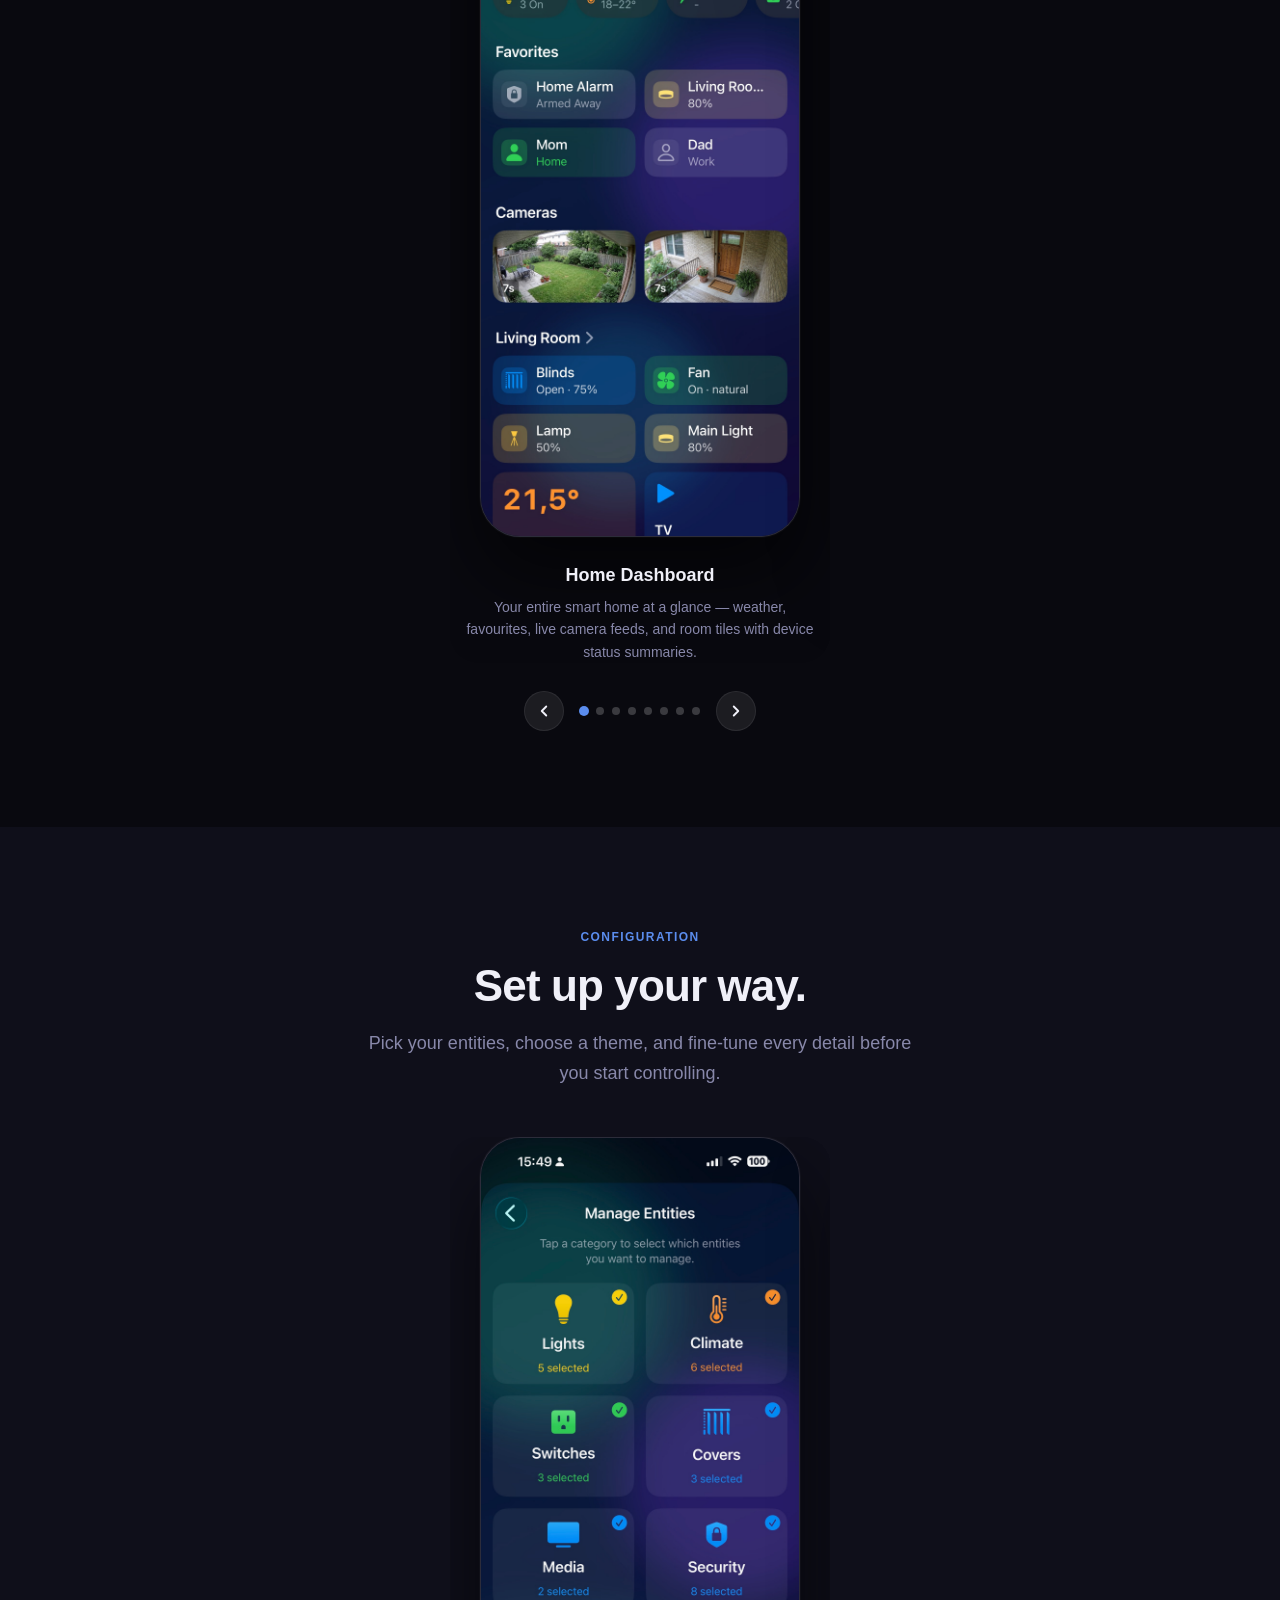
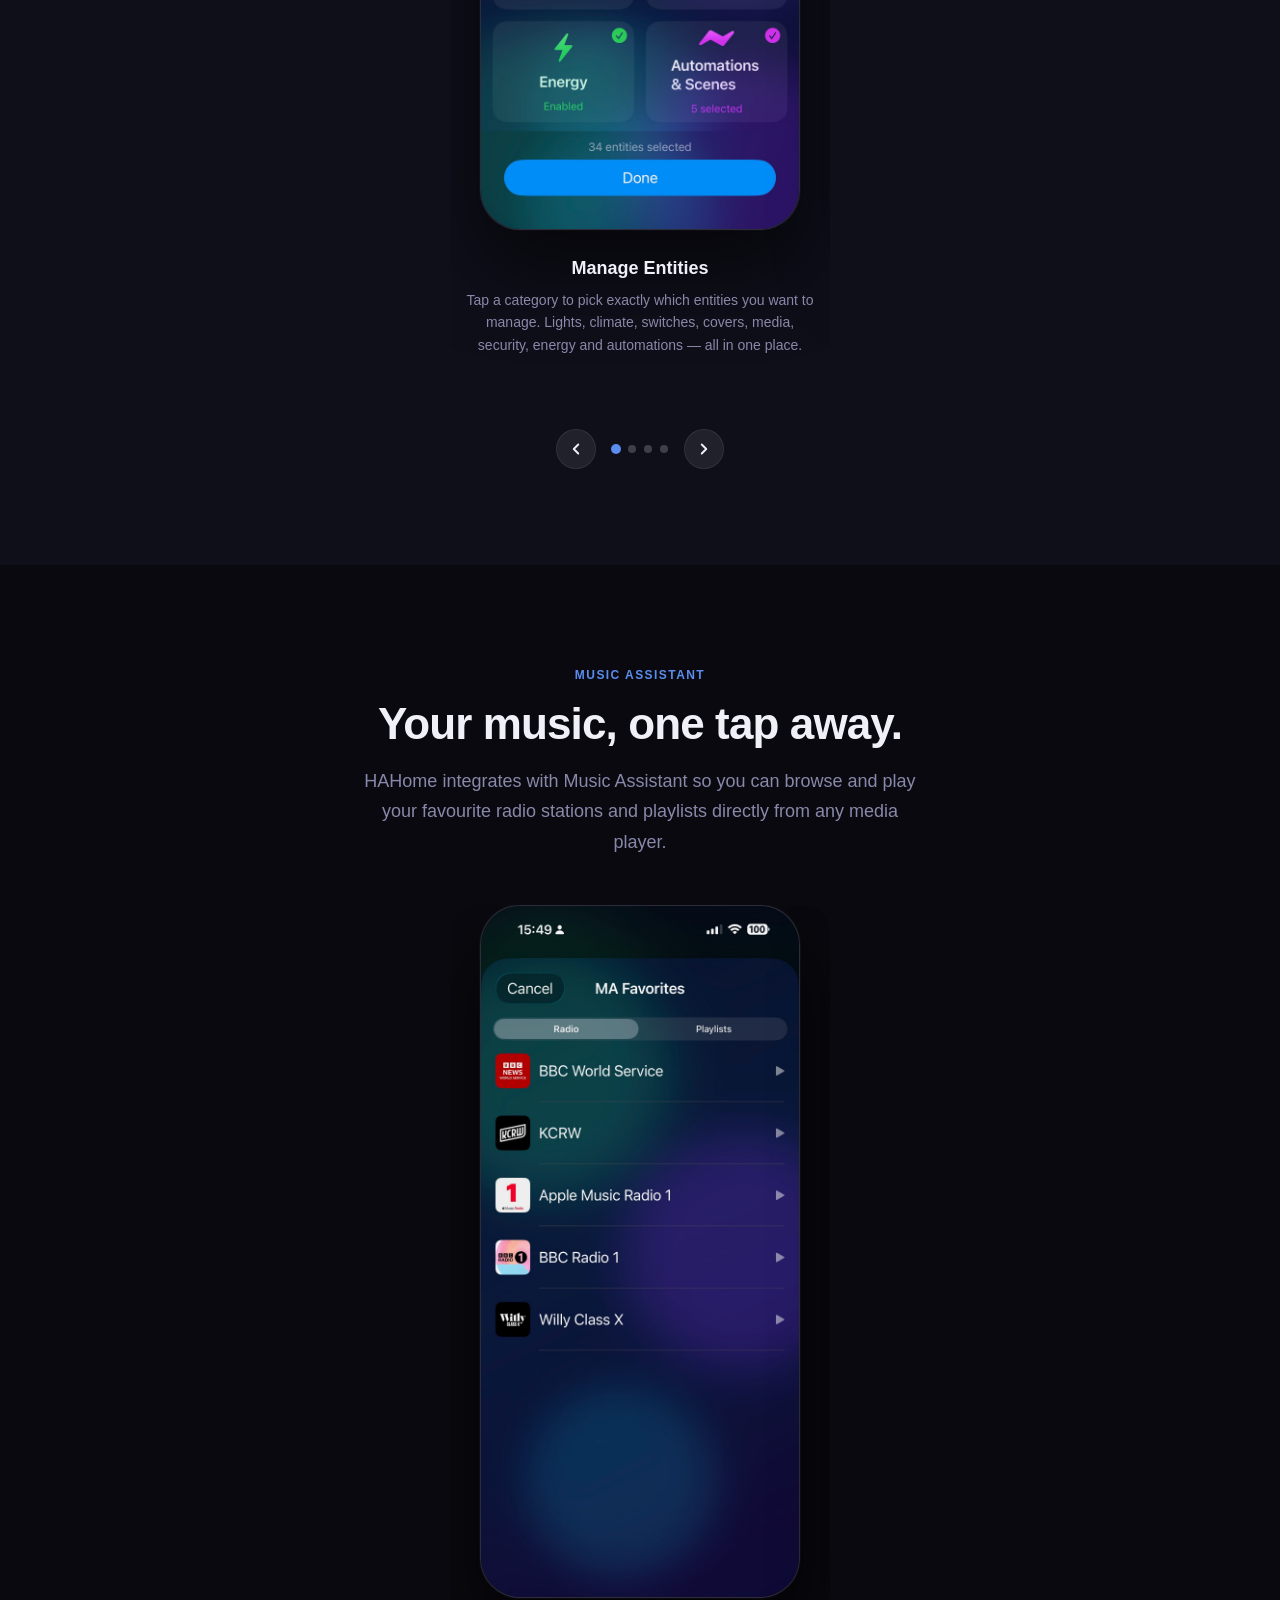
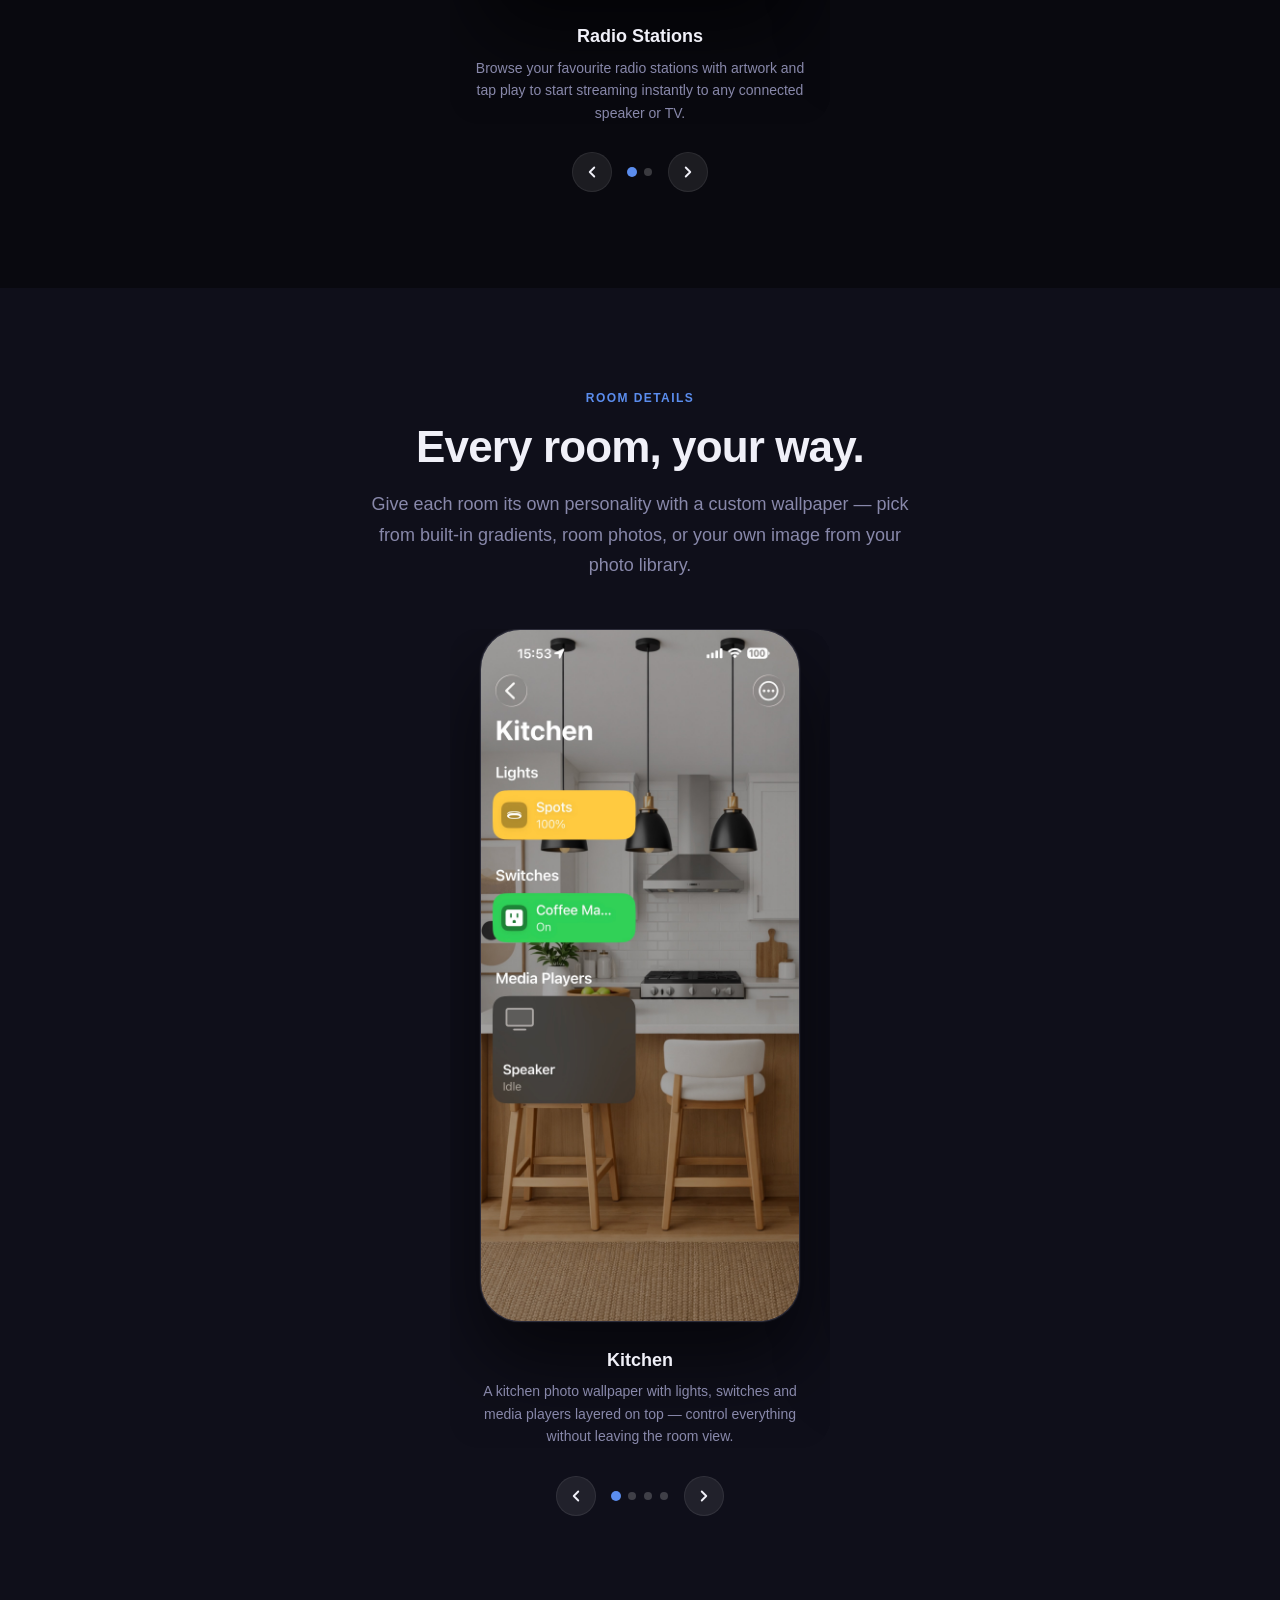
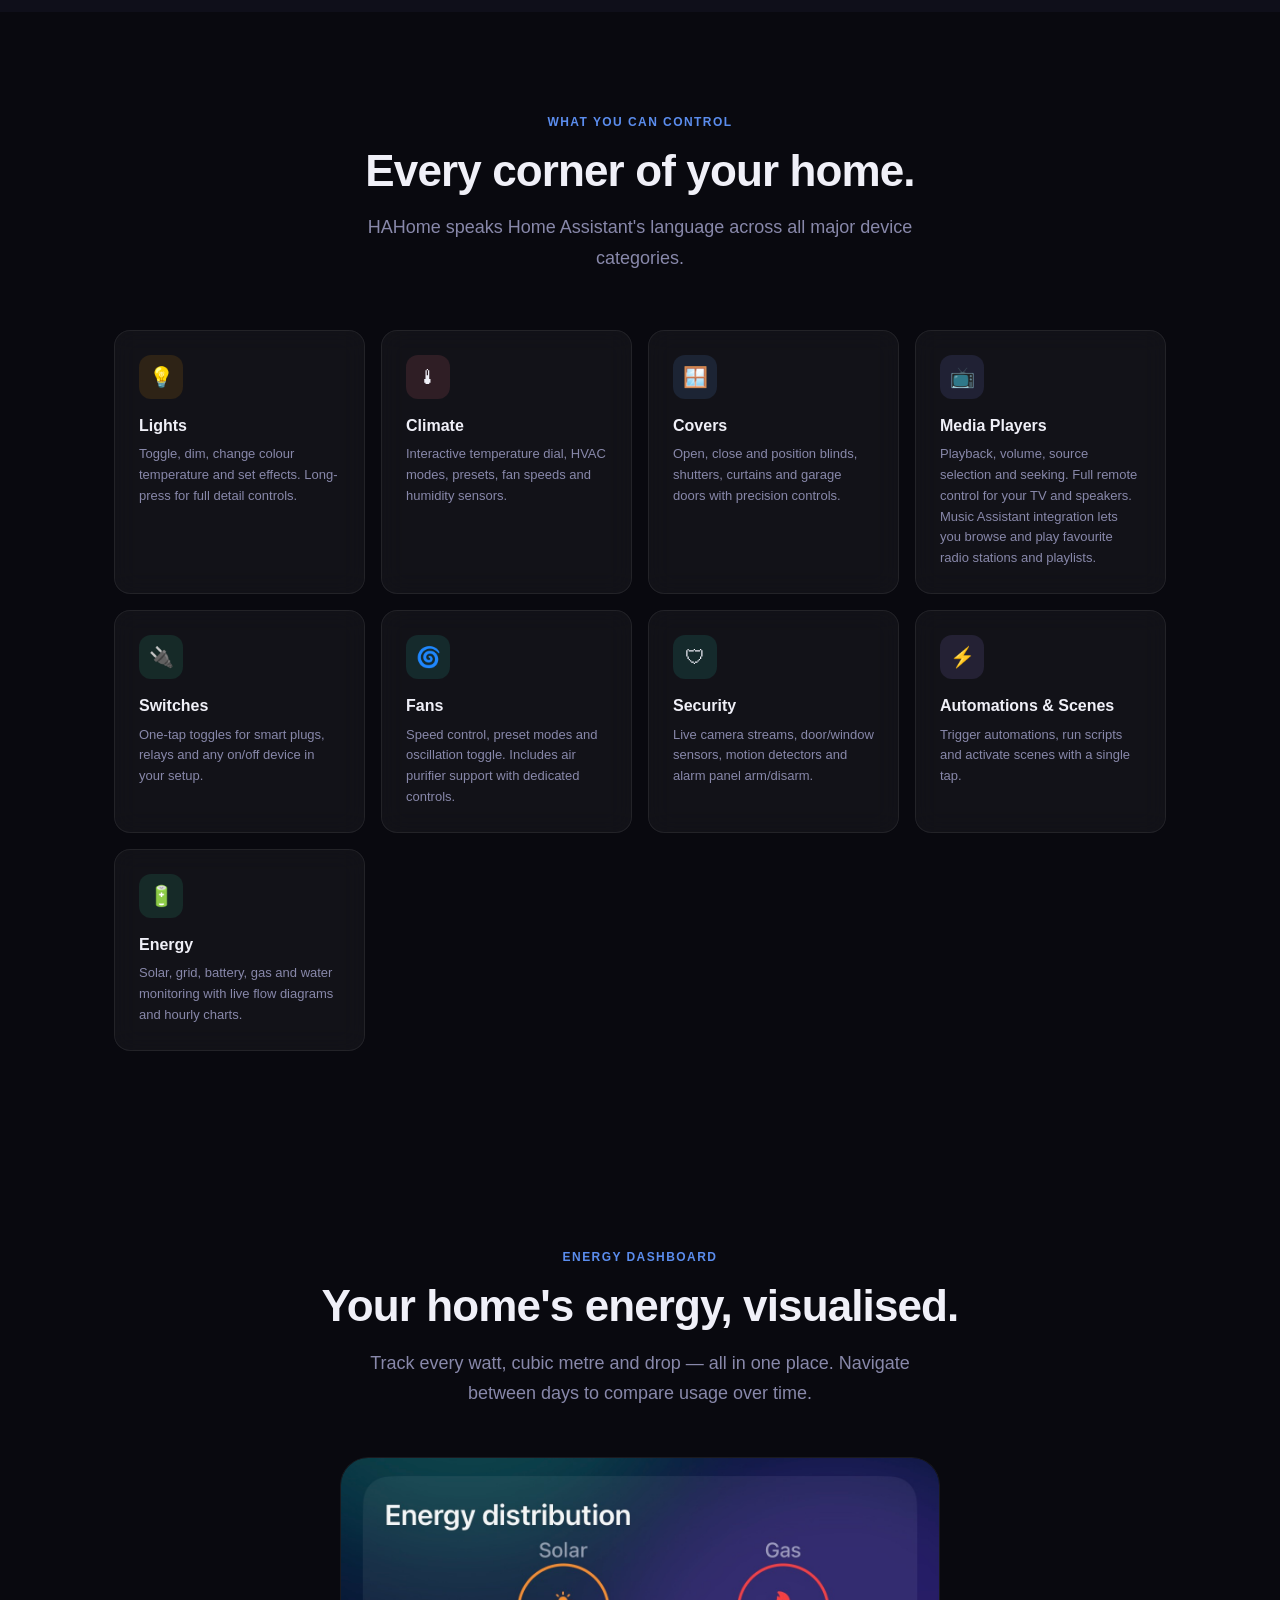
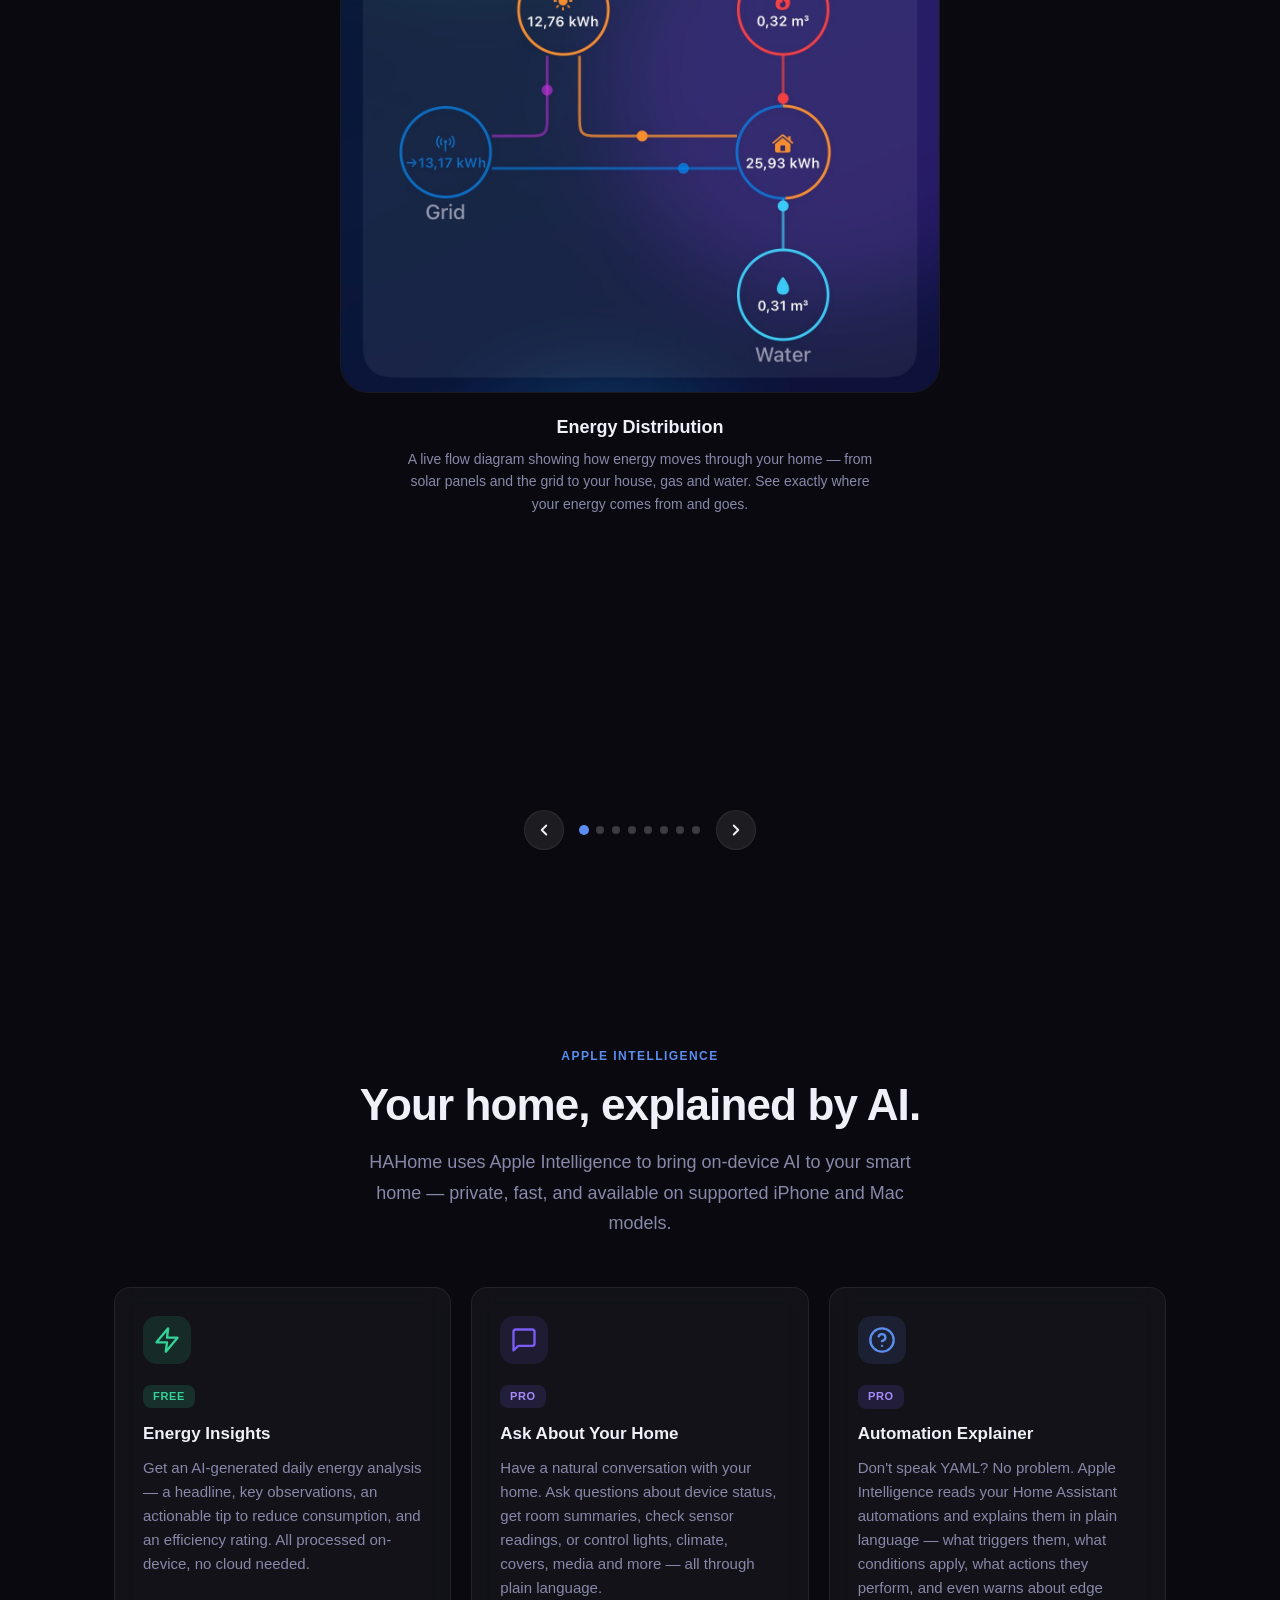
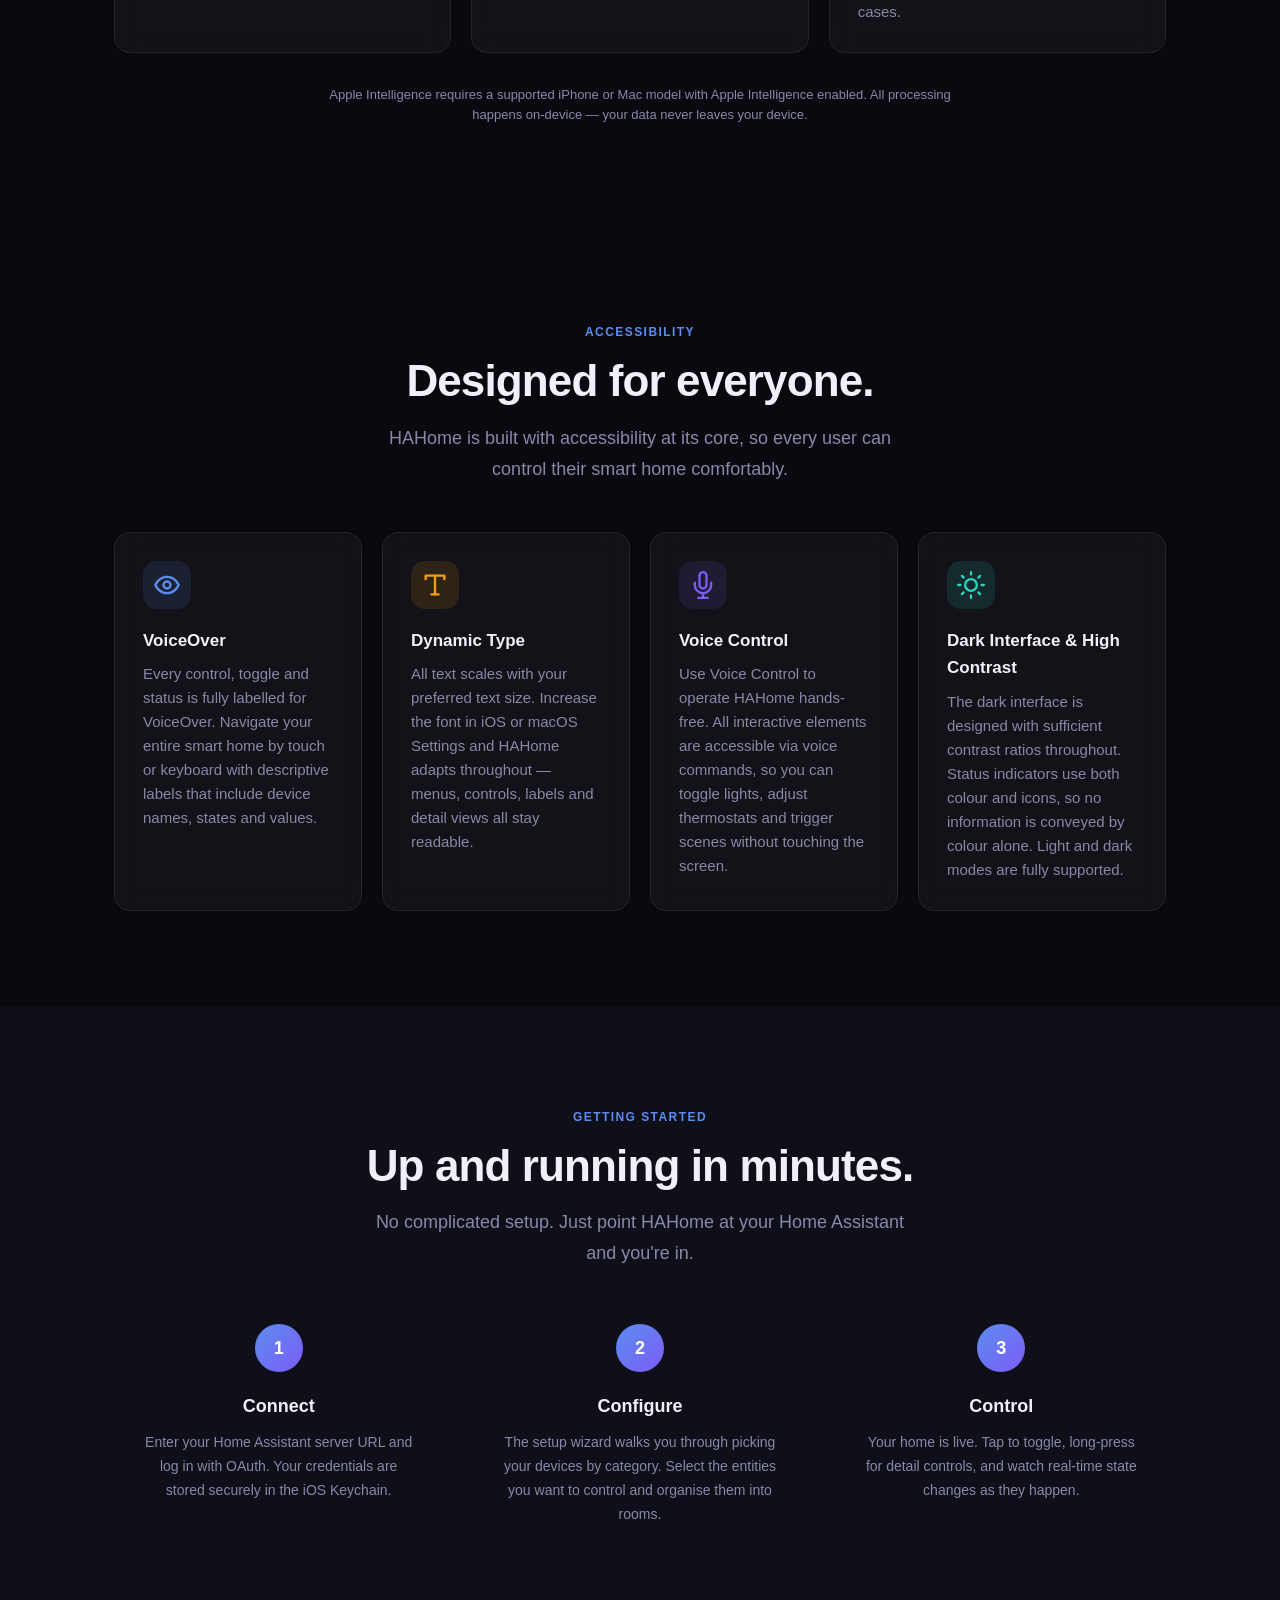
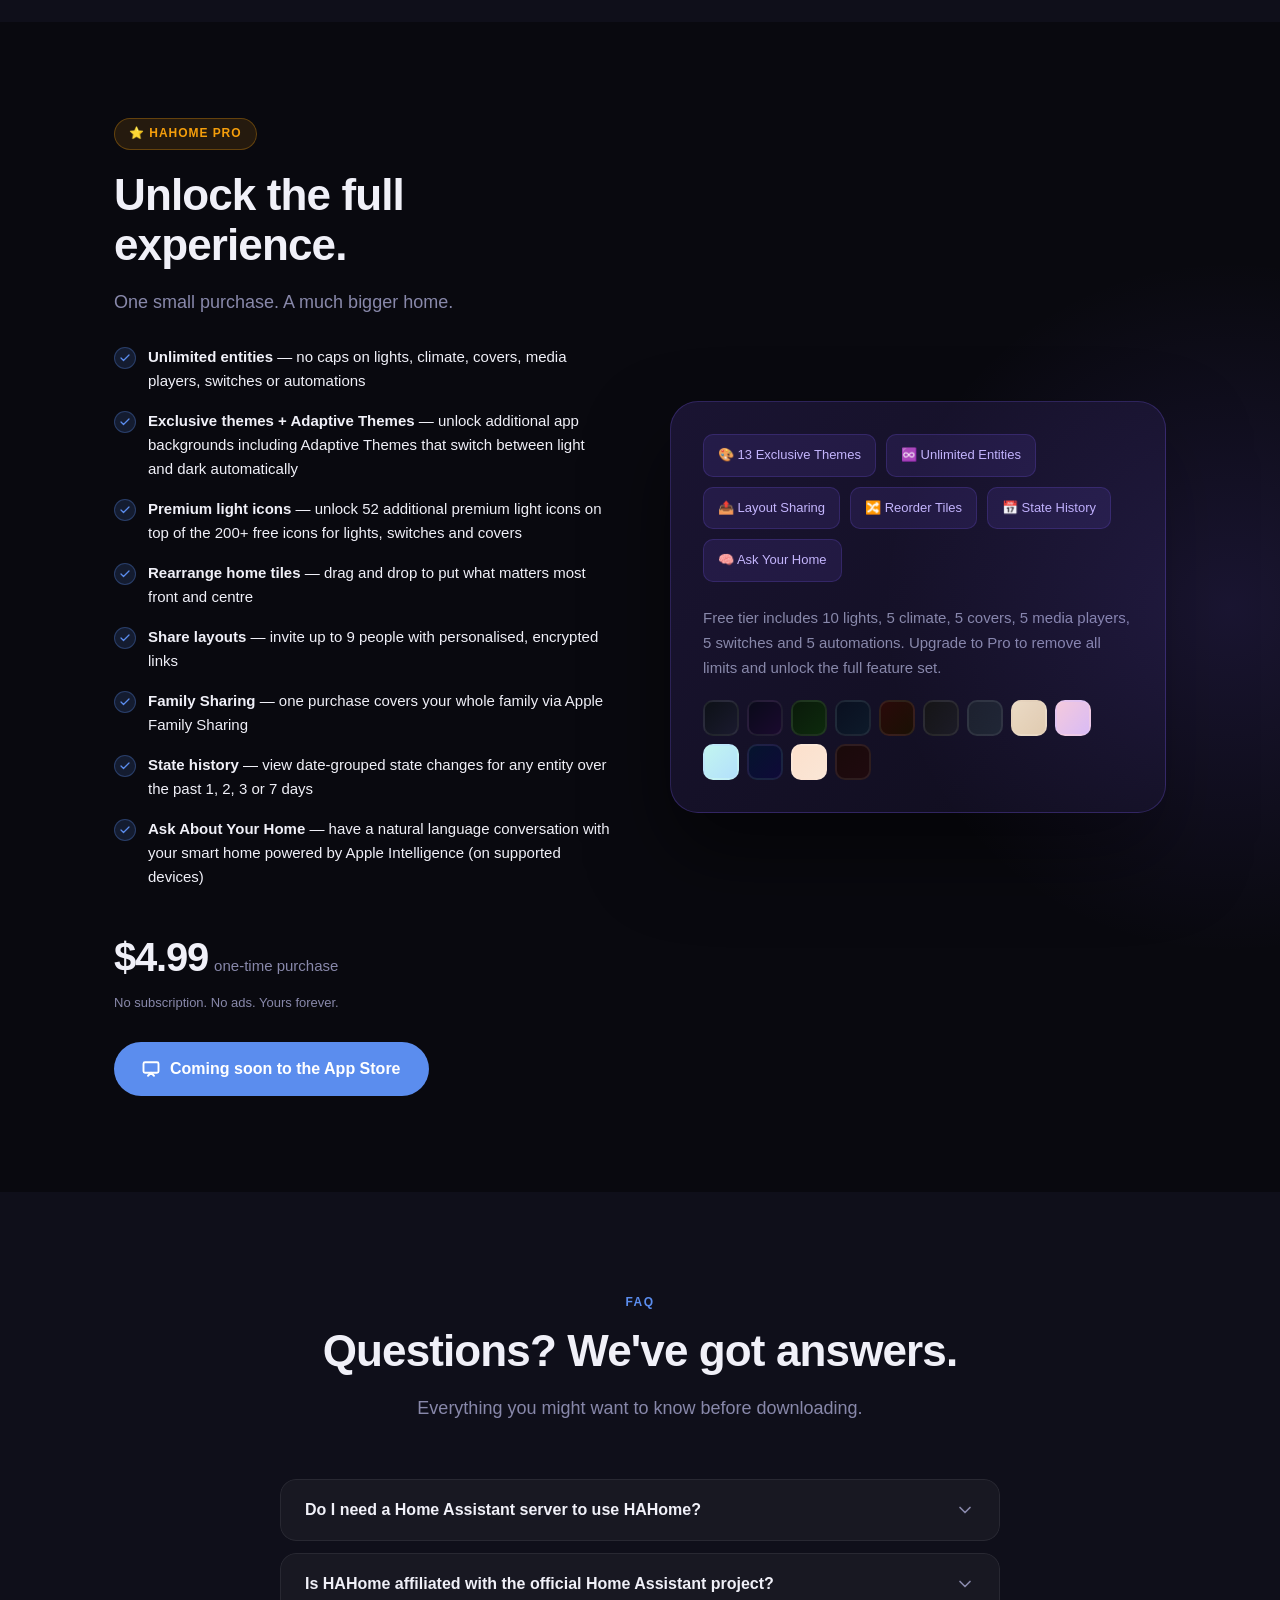
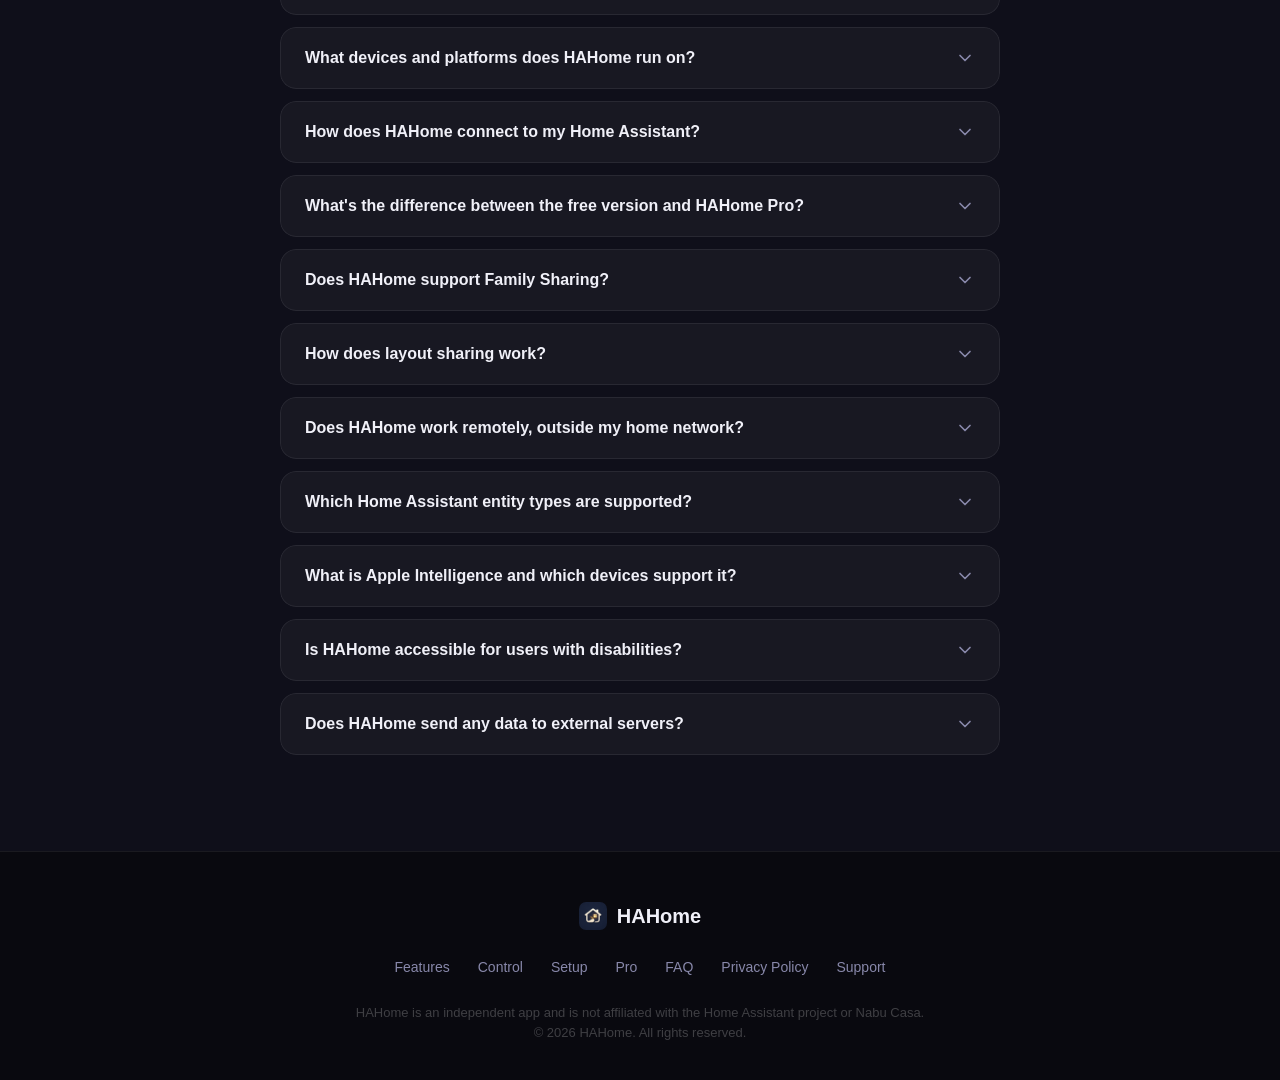
==== commit 78bde273: "update see it in action NL" ====
--- a/index.html
+++ b/index.html
@@ -91,13 +91,13 @@
     <!-- Phone Mockups -->
     <div class="hero-mockup">
       <div class="phone-frame side">
-        <img src="screenshots/main_left.jpeg" alt="HAHome lights screen" />
+        <img src="screenshots/en/main_left.jpeg" alt="HAHome lights screen" />
       </div>
       <div class="phone-frame center">
-        <img src="screenshots/main_middle.jpeg" alt="HAHome home dashboard" />
+        <img src="screenshots/en/main_middle.jpeg" alt="HAHome home dashboard" />
       </div>
       <div class="phone-frame side">
-        <img src="screenshots/main_right.jpeg" alt="HAHome climate screen" />
+        <img src="screenshots/en/main_right.jpeg" alt="HAHome climate screen" />
       </div>
     </div>
   </div>
@@ -186,7 +186,7 @@
 
         <div class="action-slide">
           <div class="action-slide-phone">
-            <img src="screenshots/SeeItInAction/Home.jpeg" alt="Home dashboard" />
+            <img src="screenshots/en/SeeItInAction/Home.jpeg" alt="Home dashboard" />
           </div>
           <div class="action-slide-caption">
             <h3 data-i18n="action.home.title">Home Dashboard</h3>
@@ -196,7 +196,7 @@
 
         <div class="action-slide">
           <div class="action-slide-phone">
-            <img src="screenshots/SeeItInAction/actionsheets/light_action.jpeg" alt="Light controls" />
+            <img src="screenshots/en/SeeItInAction/actionsheets/light_action.jpeg" alt="Light controls" />
           </div>
           <div class="action-slide-caption">
             <h3 data-i18n="action.light.title">Light Control</h3>
@@ -206,7 +206,7 @@
 
         <div class="action-slide">
           <div class="action-slide-phone">
-            <img src="screenshots/SeeItInAction/actionsheets/thermostat_action.jpeg" alt="Thermostat controls" />
+            <img src="screenshots/en/SeeItInAction/actionsheets/thermostat_action.jpeg" alt="Thermostat controls" />
           </div>
           <div class="action-slide-caption">
             <h3 data-i18n="action.climate.title">Climate Control</h3>
@@ -216,7 +216,7 @@
 
         <div class="action-slide">
           <div class="action-slide-phone">
-            <img src="screenshots/SeeItInAction/actionsheets/Blinds_action.jpeg" alt="Blinds controls" />
+            <img src="screenshots/en/SeeItInAction/actionsheets/Blinds_action.jpeg" alt="Blinds controls" />
           </div>
           <div class="action-slide-caption">
             <h3 data-i18n="action.blinds.title">Blinds & Covers</h3>
@@ -226,7 +226,7 @@
 
         <div class="action-slide">
           <div class="action-slide-phone">
-            <img src="screenshots/SeeItInAction/actionsheets/mediaplayer_action.jpeg" alt="Media player controls" />
+            <img src="screenshots/en/SeeItInAction/actionsheets/mediaplayer_action.jpeg" alt="Media player controls" />
           </div>
           <div class="action-slide-caption">
             <h3 data-i18n="action.media.title">Media Player</h3>
@@ -236,7 +236,7 @@
 
         <div class="action-slide">
           <div class="action-slide-phone">
-            <img src="screenshots/SeeItInAction/actionsheets/Fan_action.jpeg" alt="Fan controls" />
+            <img src="screenshots/en/SeeItInAction/actionsheets/Fan_action.jpeg" alt="Fan controls" />
           </div>
           <div class="action-slide-caption">
             <h3 data-i18n="action.fan.title">Fan Control</h3>
@@ -246,7 +246,7 @@
 
         <div class="action-slide">
           <div class="action-slide-phone">
-            <img src="screenshots/SeeItInAction/actionsheets/Alarm_action.jpeg" alt="Alarm panel" />
+            <img src="screenshots/en/SeeItInAction/actionsheets/Alarm_action.jpeg" alt="Alarm panel" />
           </div>
           <div class="action-slide-caption">
             <h3 data-i18n="action.alarm.title">Alarm Panel</h3>
@@ -256,7 +256,7 @@
 
         <div class="action-slide">
           <div class="action-slide-phone">
-            <img src="screenshots/SeeItInAction/actionsheets/Person_detail.jpeg" alt="Person tracking" />
+            <img src="screenshots/en/SeeItInAction/actionsheets/Person_detail.jpeg" alt="Person tracking" />
           </div>
           <div class="action-slide-caption">
             <h3 data-i18n="action.person.title">Person Tracking</h3>
@@ -303,7 +303,7 @@
 
         <div class="action-slide">
           <div class="action-slide-phone">
-            <img src="screenshots/SeeItInAction/config/entity_selection.jpeg" alt="Entity selection" />
+            <img src="screenshots/en/SeeItInAction/config/entity_selection.jpeg" alt="Entity selection" />
           </div>
           <div class="action-slide-caption">
             <h3 data-i18n="config.entities.title">Manage Entities</h3>
@@ -313,7 +313,7 @@
 
         <div class="action-slide">
           <div class="action-slide-phone">
-            <img src="screenshots/SeeItInAction/config/lights_selection.jpeg" alt="Light entity selection" />
+            <img src="screenshots/en/SeeItInAction/config/lights_selection.jpeg" alt="Light entity selection" />
           </div>
           <div class="action-slide-caption">
             <h3 data-i18n="config.lights.title">Select Lights</h3>
@@ -323,7 +323,7 @@
 
         <div class="action-slide">
           <div class="action-slide-phone">
-            <img src="screenshots/SeeItInAction/config/themes_selection.jpeg" alt="Theme picker" />
+            <img src="screenshots/en/SeeItInAction/config/themes_selection.jpeg" alt="Theme picker" />
           </div>
           <div class="action-slide-caption">
             <h3 data-i18n="config.themes.title">Themes</h3>
@@ -333,7 +333,7 @@
 
         <div class="action-slide">
           <div class="action-slide-phone">
-            <img src="screenshots/SeeItInAction/config/energy_configuraion.jpeg" alt="Energy configuration" />
+            <img src="screenshots/en/SeeItInAction/config/energy_configuraion.jpeg" alt="Energy configuration" />
           </div>
           <div class="action-slide-caption">
             <h3 data-i18n="config.energy.title">Energy Configuration</h3>
@@ -376,7 +376,7 @@
 
         <div class="action-slide">
           <div class="action-slide-phone">
-            <img src="screenshots/SeeItInAction/musicassistant/musicassistant_radio.jpeg" alt="Music Assistant radio stations" />
+            <img src="screenshots/en/SeeItInAction/musicassistant/musicassistant_radio.jpeg" alt="Music Assistant radio stations" />
           </div>
           <div class="action-slide-caption">
             <h3 data-i18n="ma.radio.title">Radio Stations</h3>
@@ -386,7 +386,7 @@
 
         <div class="action-slide">
           <div class="action-slide-phone">
-            <img src="screenshots/SeeItInAction/musicassistant/musicassistant_playlists.jpeg" alt="Music Assistant playlists" />
+            <img src="screenshots/en/SeeItInAction/musicassistant/musicassistant_playlists.jpeg" alt="Music Assistant playlists" />
           </div>
           <div class="action-slide-caption">
             <h3 data-i18n="ma.playlists.title">Playlists</h3>
@@ -427,7 +427,7 @@
 
         <div class="action-slide">
           <div class="action-slide-phone">
-            <img src="screenshots/SeeItInAction/roomdetails/kitchen_detail.jpeg" alt="Kitchen room detail" />
+            <img src="screenshots/en/SeeItInAction/roomdetails/kitchen_detail.jpeg" alt="Kitchen room detail" />
           </div>
           <div class="action-slide-caption">
             <h3 data-i18n="rooms.kitchen.title">Kitchen</h3>
@@ -437,7 +437,7 @@
 
         <div class="action-slide">
           <div class="action-slide-phone">
-            <img src="screenshots/SeeItInAction/roomdetails/bedroom_detail.jpeg" alt="Bedroom room detail" />
+            <img src="screenshots/en/SeeItInAction/roomdetails/bedroom_detail.jpeg" alt="Bedroom room detail" />
           </div>
           <div class="action-slide-caption">
             <h3 data-i18n="rooms.bedroom.title">Bedroom</h3>
@@ -447,7 +447,7 @@
 
         <div class="action-slide">
           <div class="action-slide-phone">
-            <img src="screenshots/SeeItInAction/roomdetails/office_detail.jpeg" alt="Office room detail" />
+            <img src="screenshots/en/SeeItInAction/roomdetails/office_detail.jpeg" alt="Office room detail" />
           </div>
           <div class="action-slide-caption">
             <h3 data-i18n="rooms.office.title">Office</h3>
@@ -457,7 +457,7 @@
 
         <div class="action-slide">
           <div class="action-slide-phone">
-            <img src="screenshots/SeeItInAction/roomdetails/room_detail_selection.jpeg" alt="Room background picker" />
+            <img src="screenshots/en/SeeItInAction/roomdetails/room_detail_selection.jpeg" alt="Room background picker" />
           </div>
           <div class="action-slide-caption">
             <h3 data-i18n="rooms.picker.title">Background Picker</h3>
@@ -568,7 +568,7 @@
       <div class="energy-carousel-track" id="energy-track">
 
         <div class="energy-slide">
-          <img src="screenshots/energy/energy_distribution.jpeg" alt="Energy distribution flow diagram" />
+          <img src="screenshots/en/energy/energy_distribution.jpeg" alt="Energy distribution flow diagram" />
           <div class="energy-slide-caption">
             <h3 data-i18n="energy.dist.title">Energy Distribution</h3>
             <p data-i18n="energy.dist.desc">A live flow diagram showing how energy moves through your home — from solar panels and the grid to your house, gas and water. See exactly where your energy comes from and goes.</p>
@@ -576,7 +576,7 @@
         </div>
 
         <div class="energy-slide">
-          <img src="screenshots/energy/energy_usage.jpeg" alt="Energy usage chart" />
+          <img src="screenshots/en/energy/energy_usage.jpeg" alt="Energy usage chart" />
           <div class="energy-slide-caption">
             <h3 data-i18n="energy.usage.title">Energy Usage</h3>
             <p data-i18n="energy.usage.desc">Hourly bar chart breaking down your total electricity consumption. See grid consumption, solar production and return to grid side by side with the daily total in kWh.</p>
@@ -584,7 +584,7 @@
         </div>
 
         <div class="energy-slide">
-          <img src="screenshots/energy/solar_production.jpeg" alt="Solar production chart" />
+          <img src="screenshots/en/energy/solar_production.jpeg" alt="Solar production chart" />
           <div class="energy-slide-caption">
             <h3 data-i18n="energy.solar.title">Solar Production</h3>
             <p data-i18n="energy.solar.desc">Track your solar panel output hour by hour. See the daily production total and identify peak generation times at a glance.</p>
@@ -592,7 +592,7 @@
         </div>
 
         <div class="energy-slide">
-          <img src="screenshots/energy/gas_consumption.jpeg" alt="Gas consumption chart" />
+          <img src="screenshots/en/energy/gas_consumption.jpeg" alt="Gas consumption chart" />
           <div class="energy-slide-caption">
             <h3 data-i18n="energy.gas.title">Gas Consumption</h3>
             <p data-i18n="energy.gas.desc">Monitor your gas usage in cubic metres with an hourly breakdown. Spot heating patterns and track daily consumption totals.</p>
@@ -600,10 +600,34 @@
         </div>
 
         <div class="energy-slide">
-          <img src="screenshots/energy/water_consumption.jpeg" alt="Water consumption chart" />
+          <img src="screenshots/en/energy/water_consumption.jpeg" alt="Water consumption chart" />
           <div class="energy-slide-caption">
             <h3 data-i18n="energy.water.title">Water Consumption</h3>
             <p data-i18n="energy.water.desc">Keep tabs on water usage throughout the day. Identify peak usage moments and track your daily total in cubic metres.</p>
+          </div>
+        </div>
+
+        <div class="energy-slide">
+          <img src="screenshots/en/energy/live_sensors.jpeg" alt="Live energy sensors overview" />
+          <div class="energy-slide-caption">
+            <h3 data-i18n="energy.livesensors.title">Live Sensors</h3>
+            <p data-i18n="energy.livesensors.desc">See your current grid consumption and solar production side by side with real-time live indicators. Instant insight into what your home is using and generating right now.</p>
+          </div>
+        </div>
+
+        <div class="energy-slide">
+          <img src="screenshots/en/energy/live_sensor_usage_detail.jpeg" alt="Live usage sensor detail" />
+          <div class="energy-slide-caption">
+            <h3 data-i18n="energy.liveusage.title">Usage Sensor Detail</h3>
+            <p data-i18n="energy.liveusage.desc">Dive into your P1 meter with a live wattage reading, a 24-hour trend chart and min, average and max statistics at a glance.</p>
+          </div>
+        </div>
+
+        <div class="energy-slide">
+          <img src="screenshots/en/energy/live_sensor_solar_detail.jpeg" alt="Live solar sensor detail" />
+          <div class="energy-slide-caption">
+            <h3 data-i18n="energy.livesolar.title">Solar Sensor Detail</h3>
+            <p data-i18n="energy.livesolar.desc">Monitor your solar inverter output live with a real-time wattage display, a 24-hour production curve and daily min, average and max values.</p>
           </div>
         </div>
 
@@ -620,6 +644,9 @@
         <button class="energy-dot" onclick="goToEnergySlide(2)" aria-label="Slide 3"></button>
         <button class="energy-dot" onclick="goToEnergySlide(3)" aria-label="Slide 4"></button>
         <button class="energy-dot" onclick="goToEnergySlide(4)" aria-label="Slide 5"></button>
+        <button class="energy-dot" onclick="goToEnergySlide(5)" aria-label="Slide 6"></button>
+        <button class="energy-dot" onclick="goToEnergySlide(6)" aria-label="Slide 7"></button>
+        <button class="energy-dot" onclick="goToEnergySlide(7)" aria-label="Slide 8"></button>
       </div>
       <button class="energy-carousel-btn" onclick="moveEnergySlide(1)" aria-label="Next slide">
         <svg width="18" height="18" viewBox="0 0 24 24" fill="none" stroke="currentColor" stroke-width="2.5" stroke-linecap="round" stroke-linejoin="round"><polyline points="9 18 15 12 9 6"/></svg>
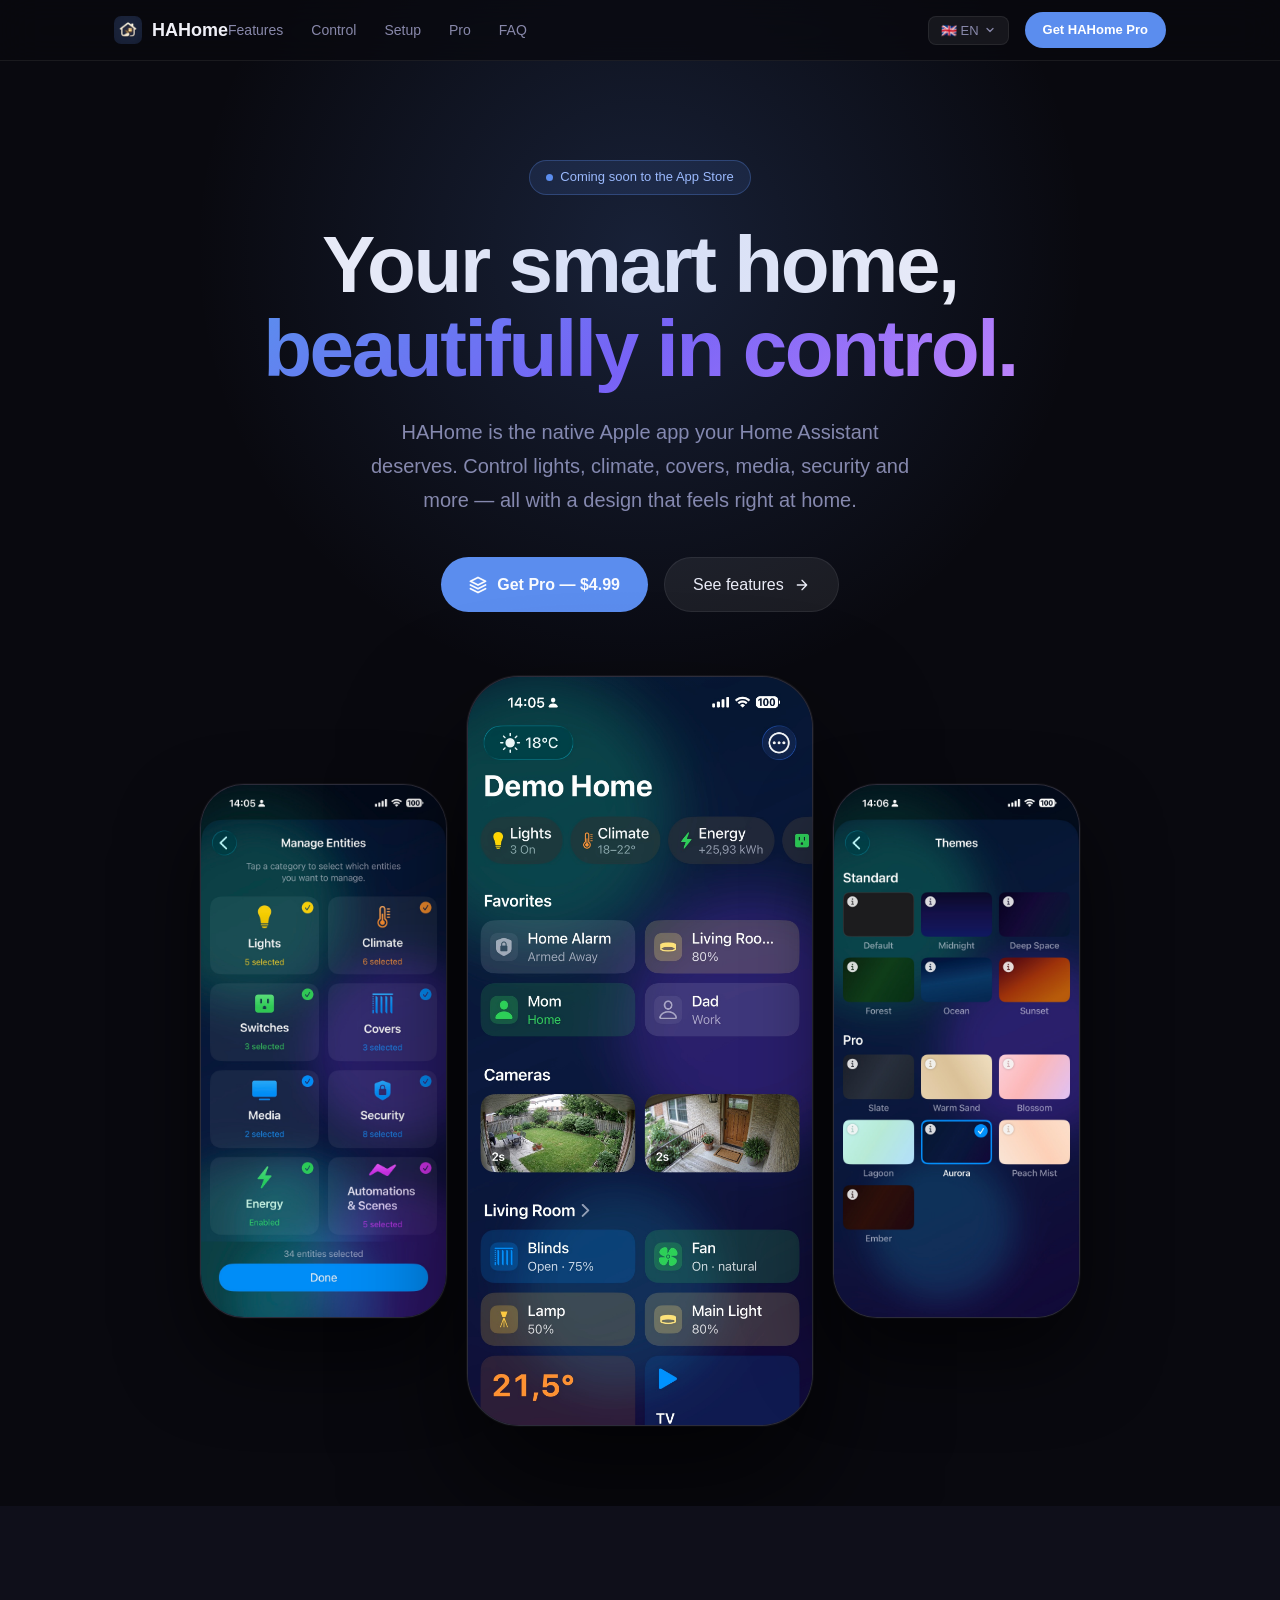
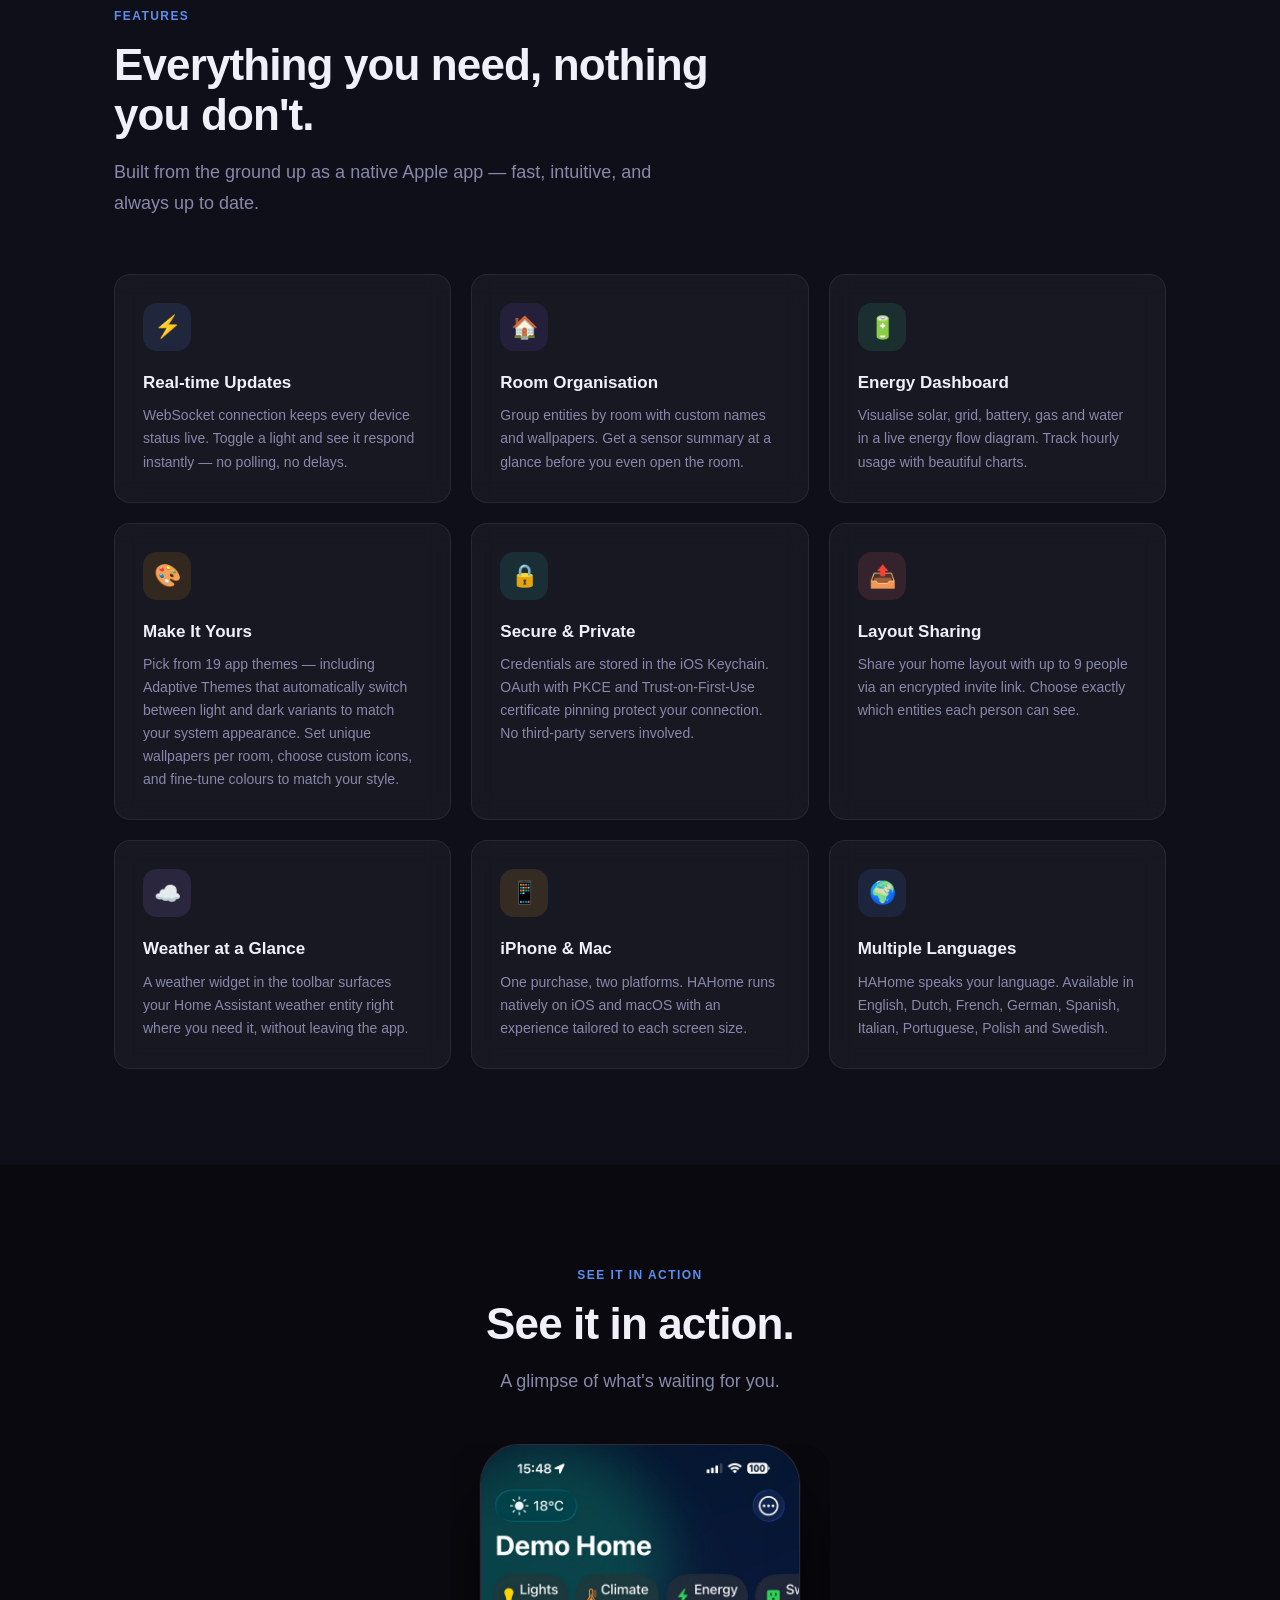
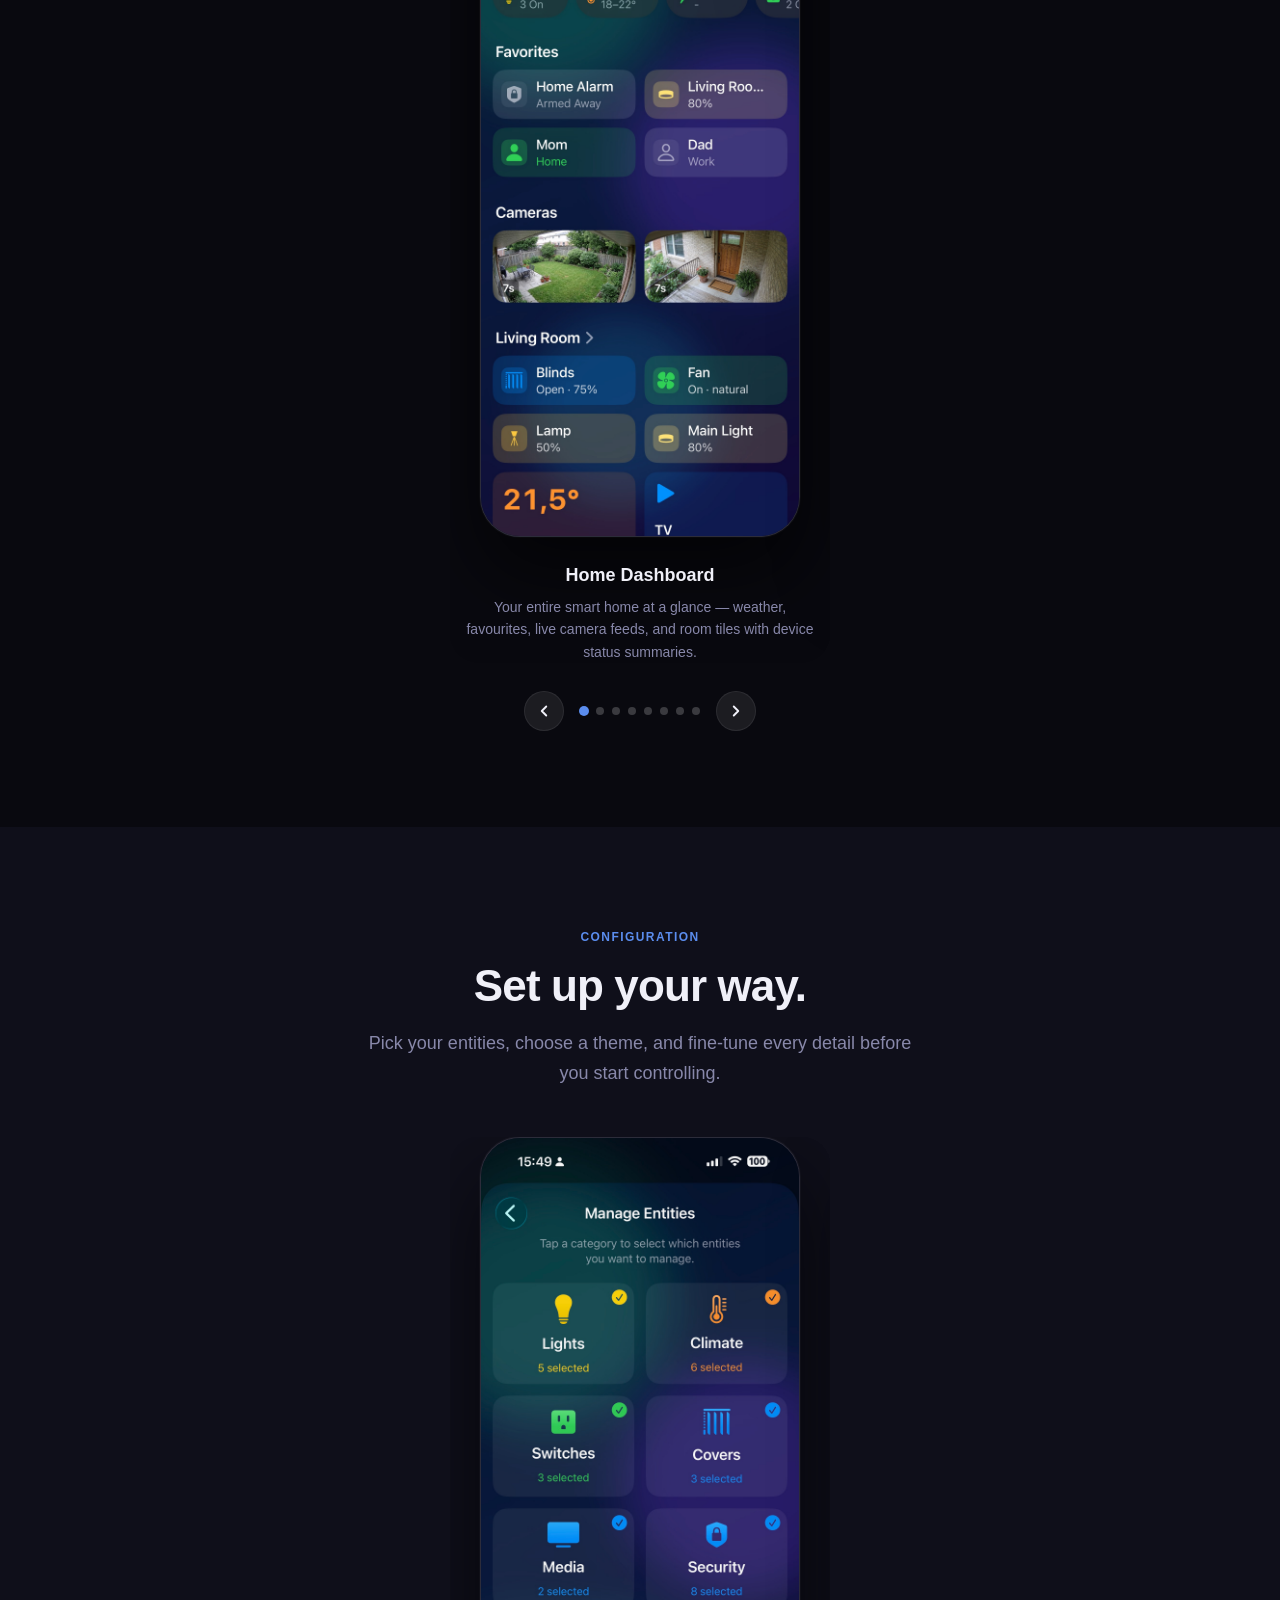
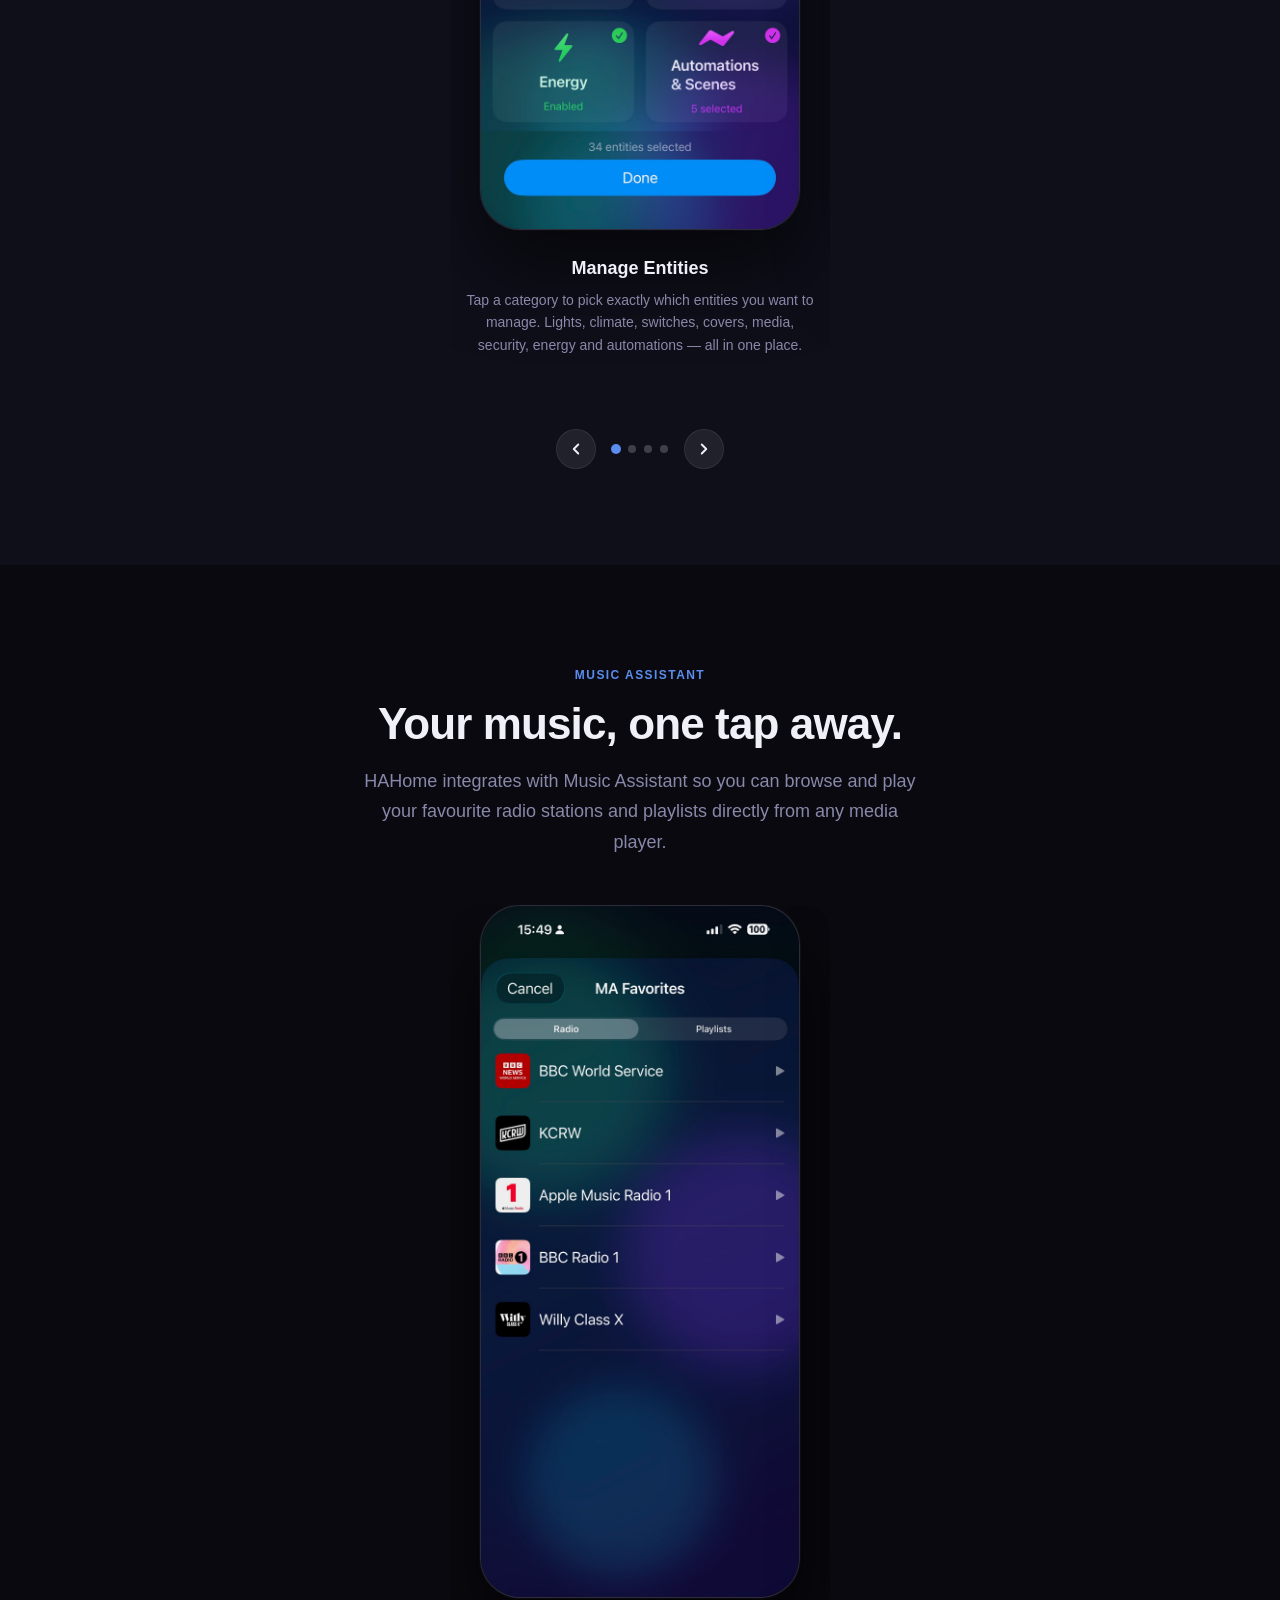
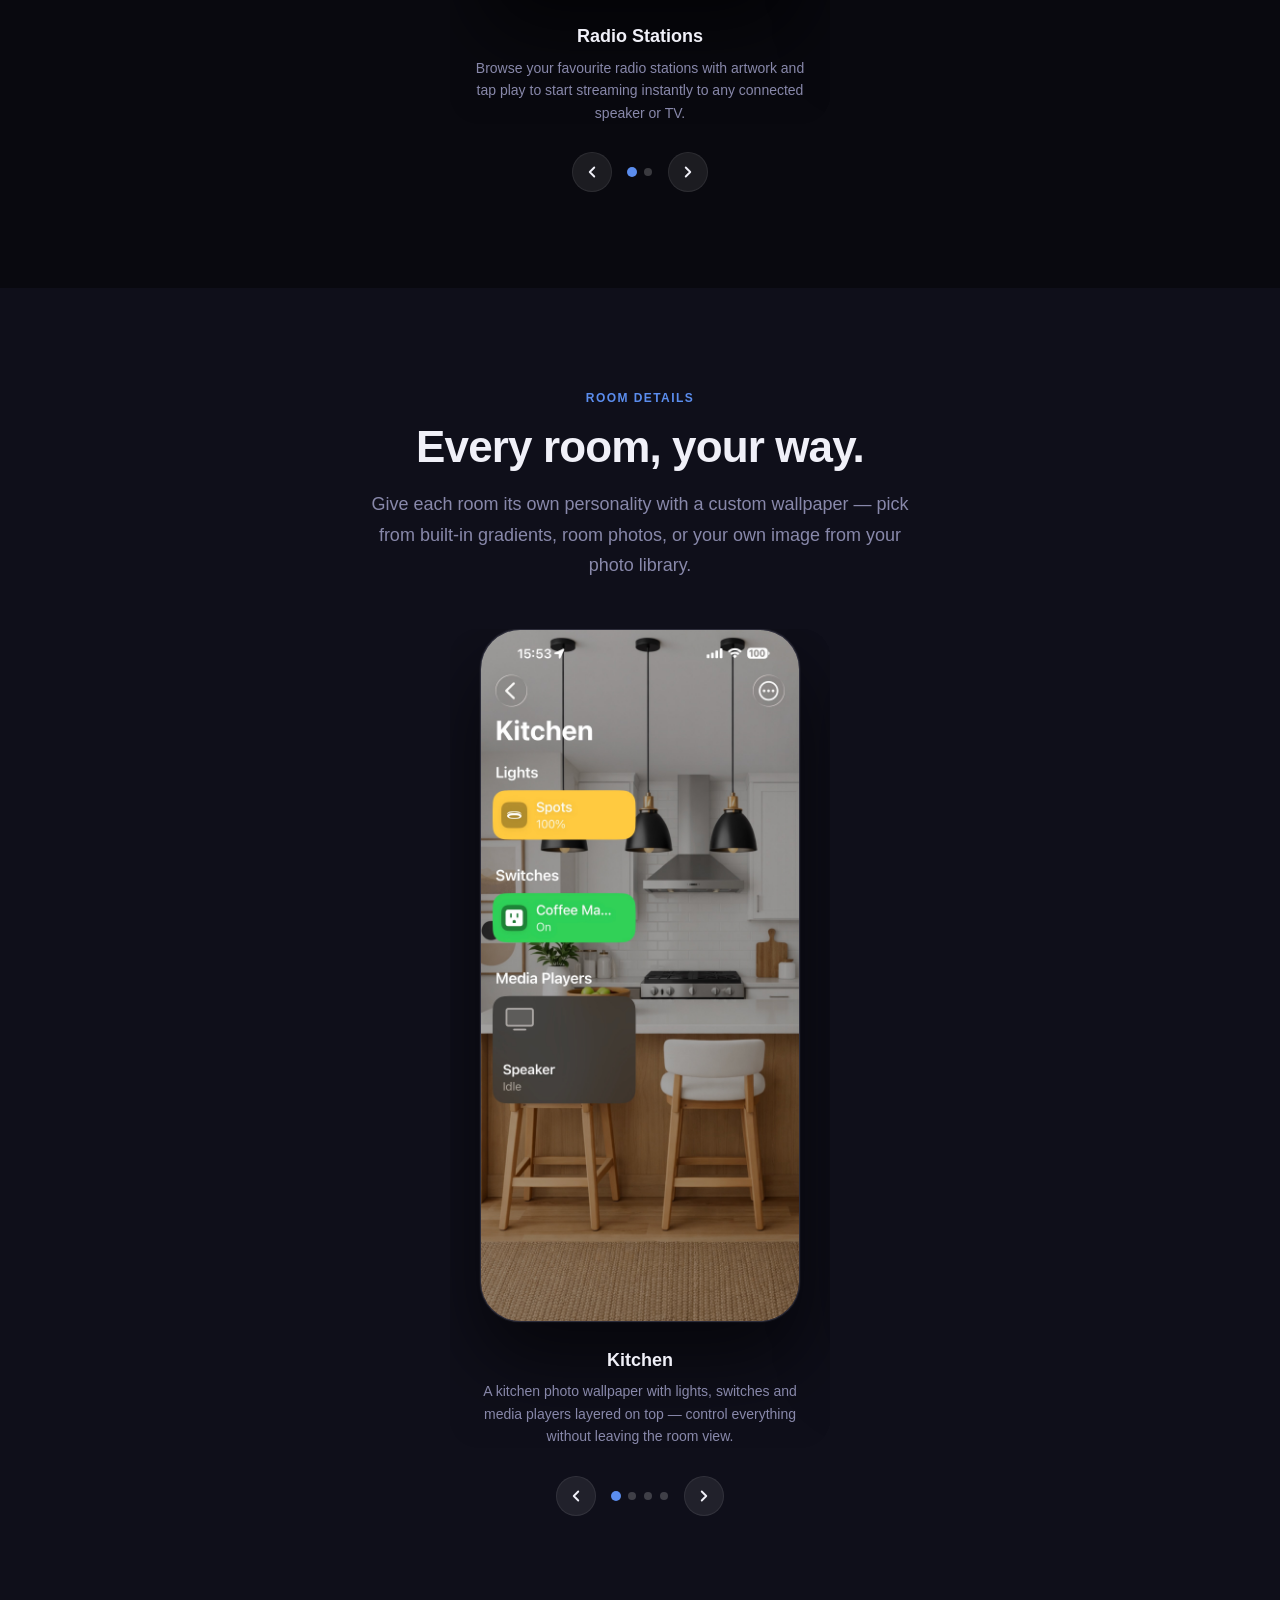
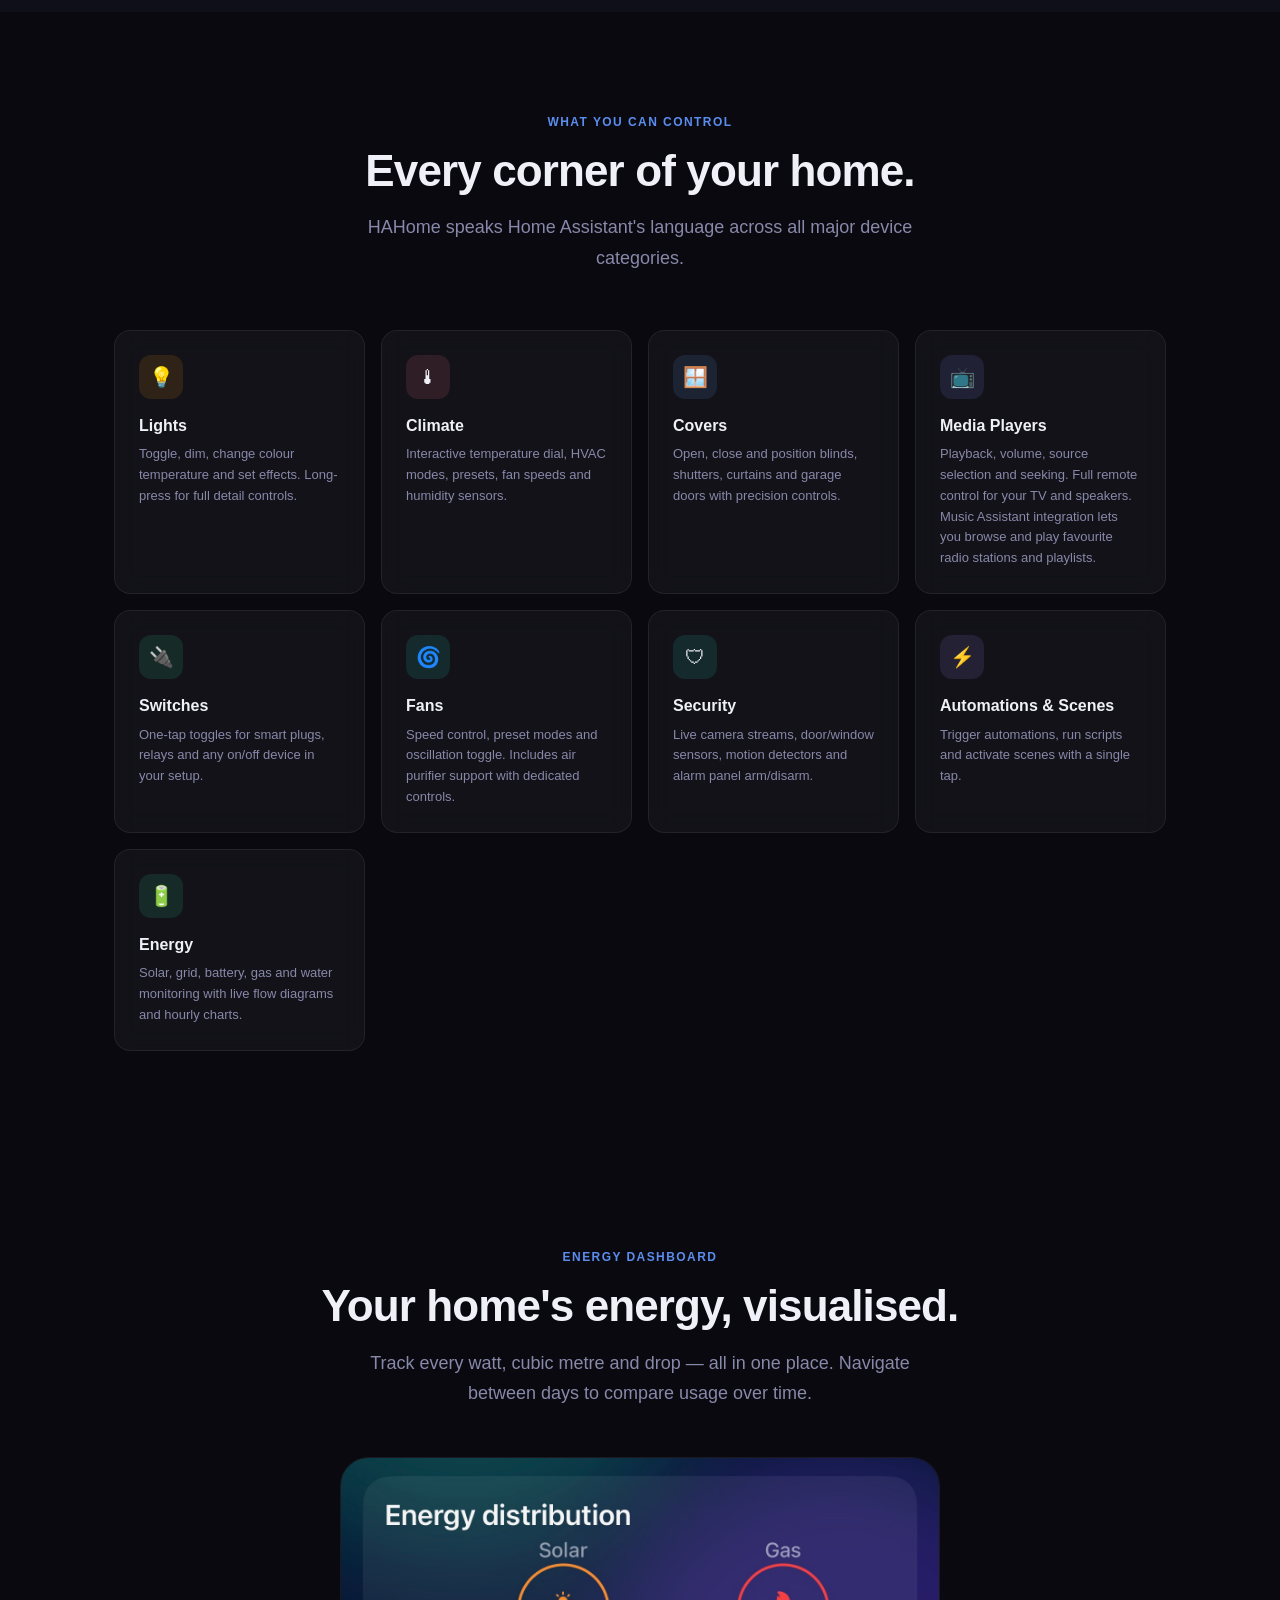
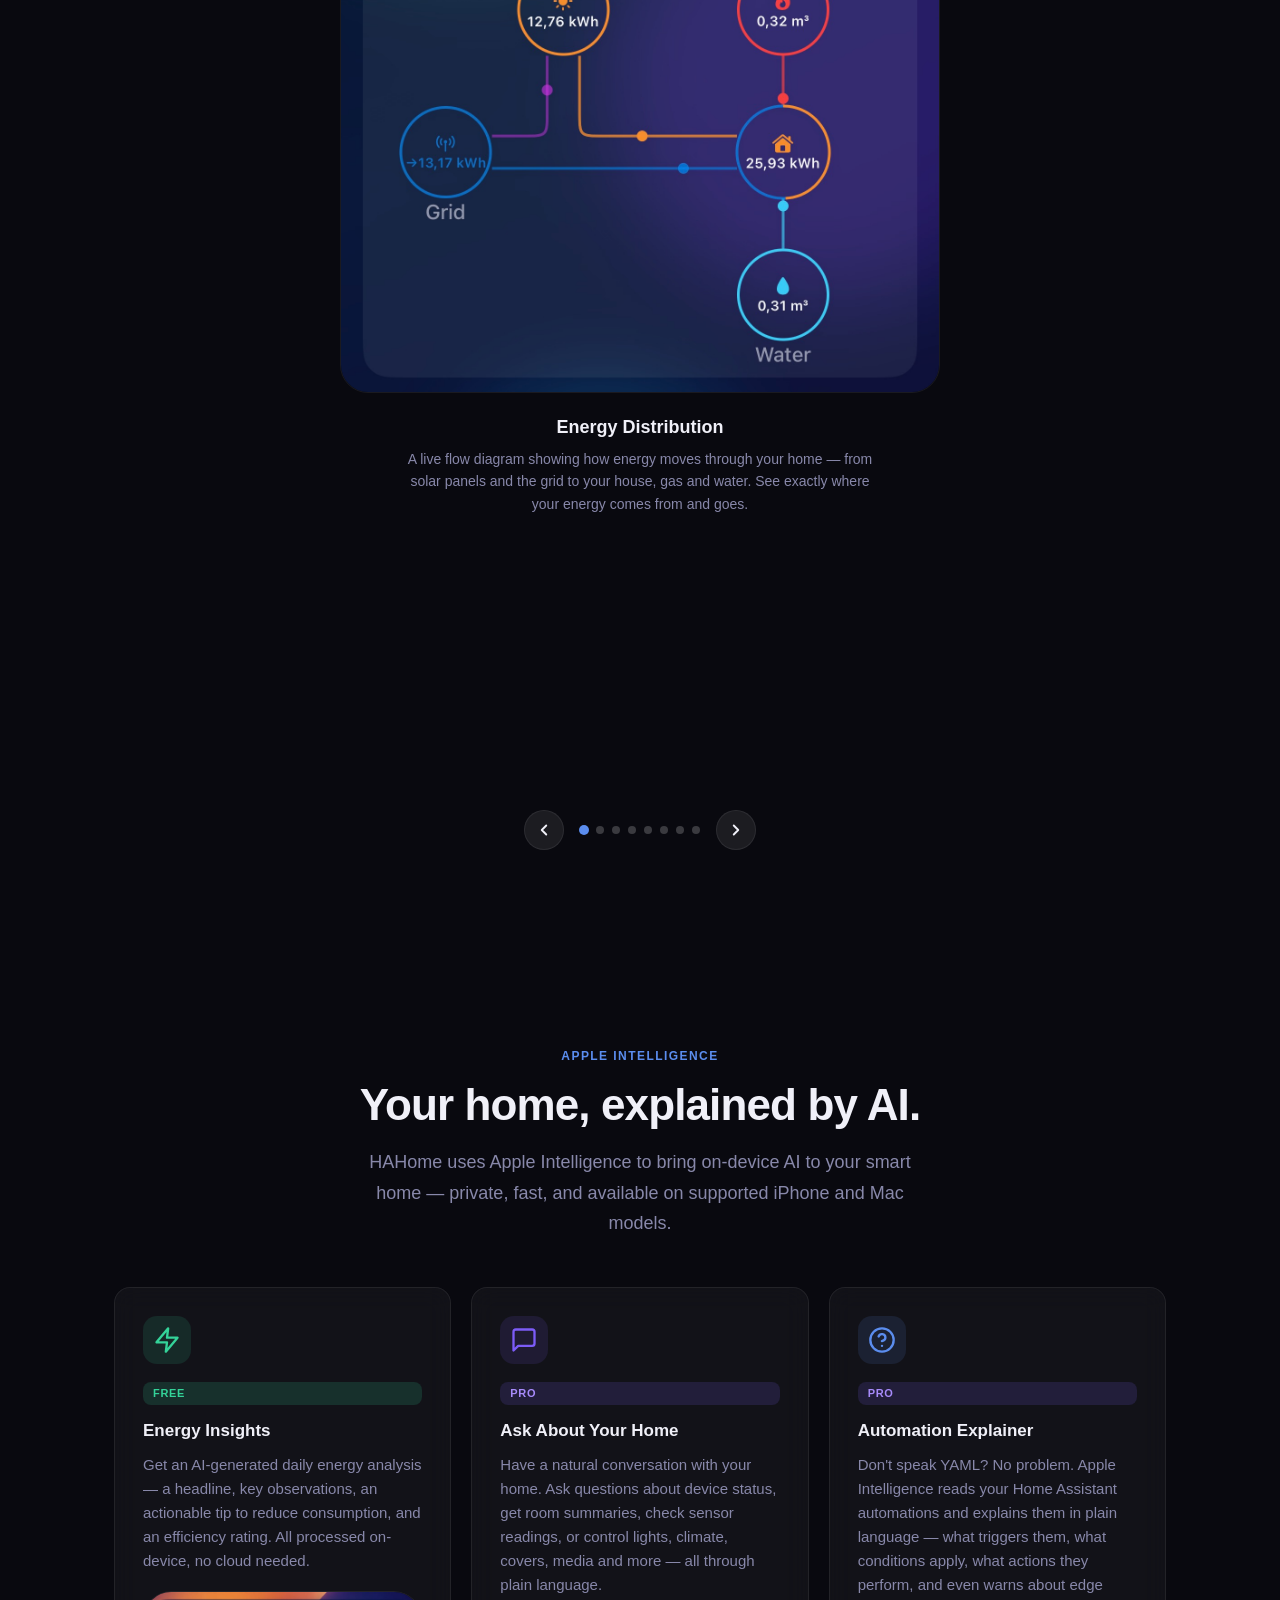
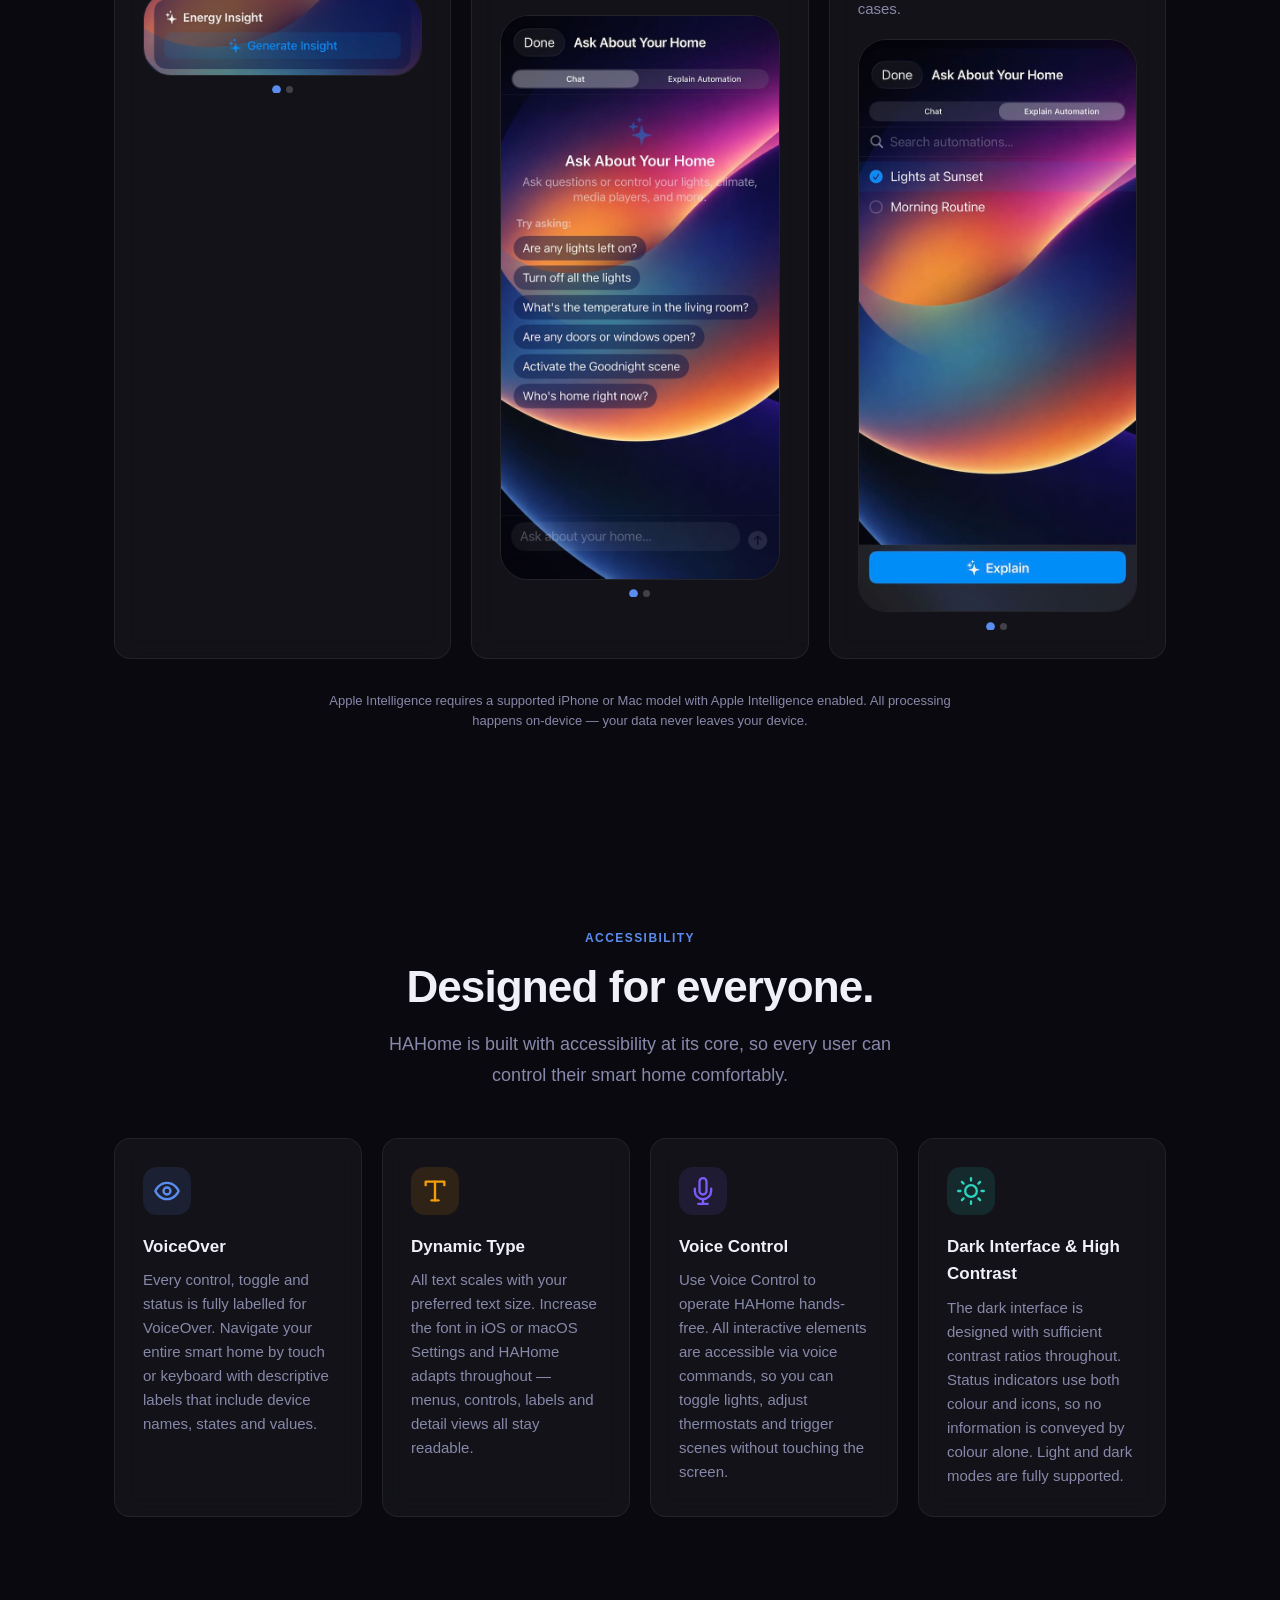
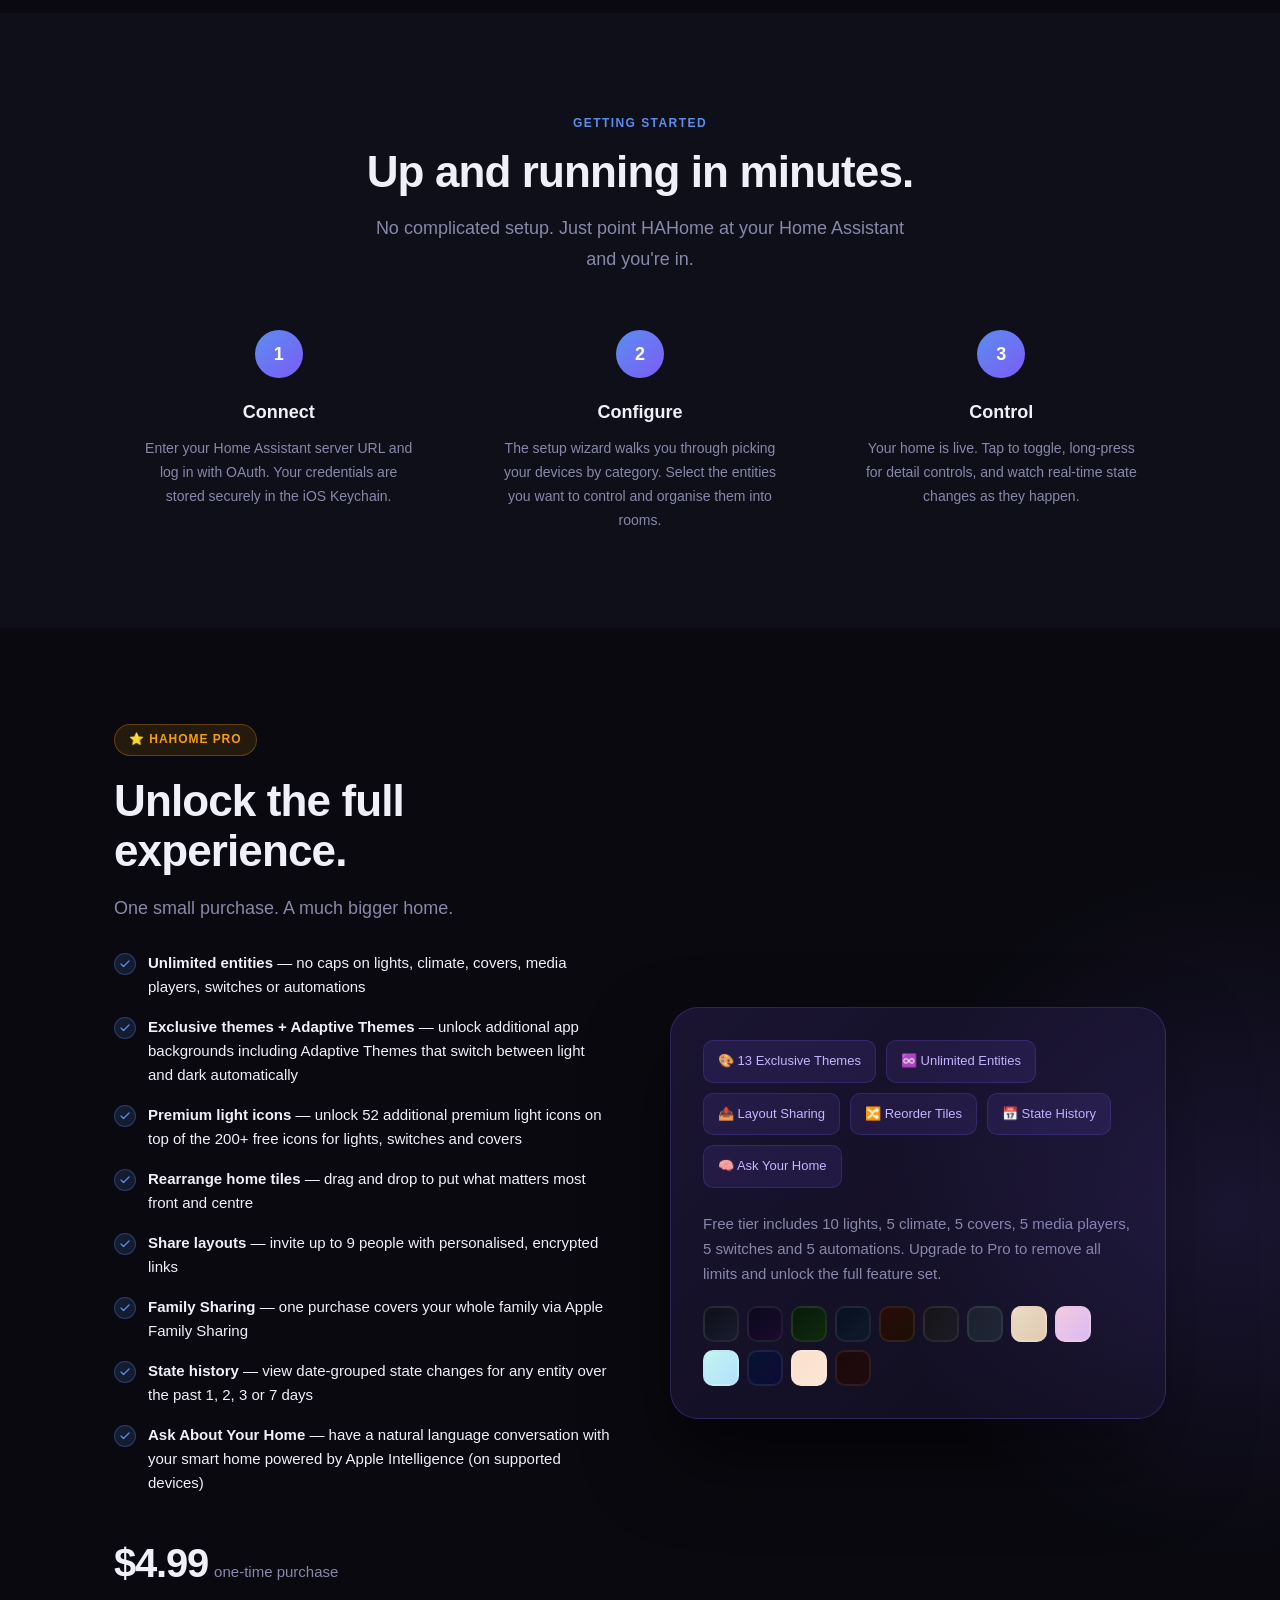
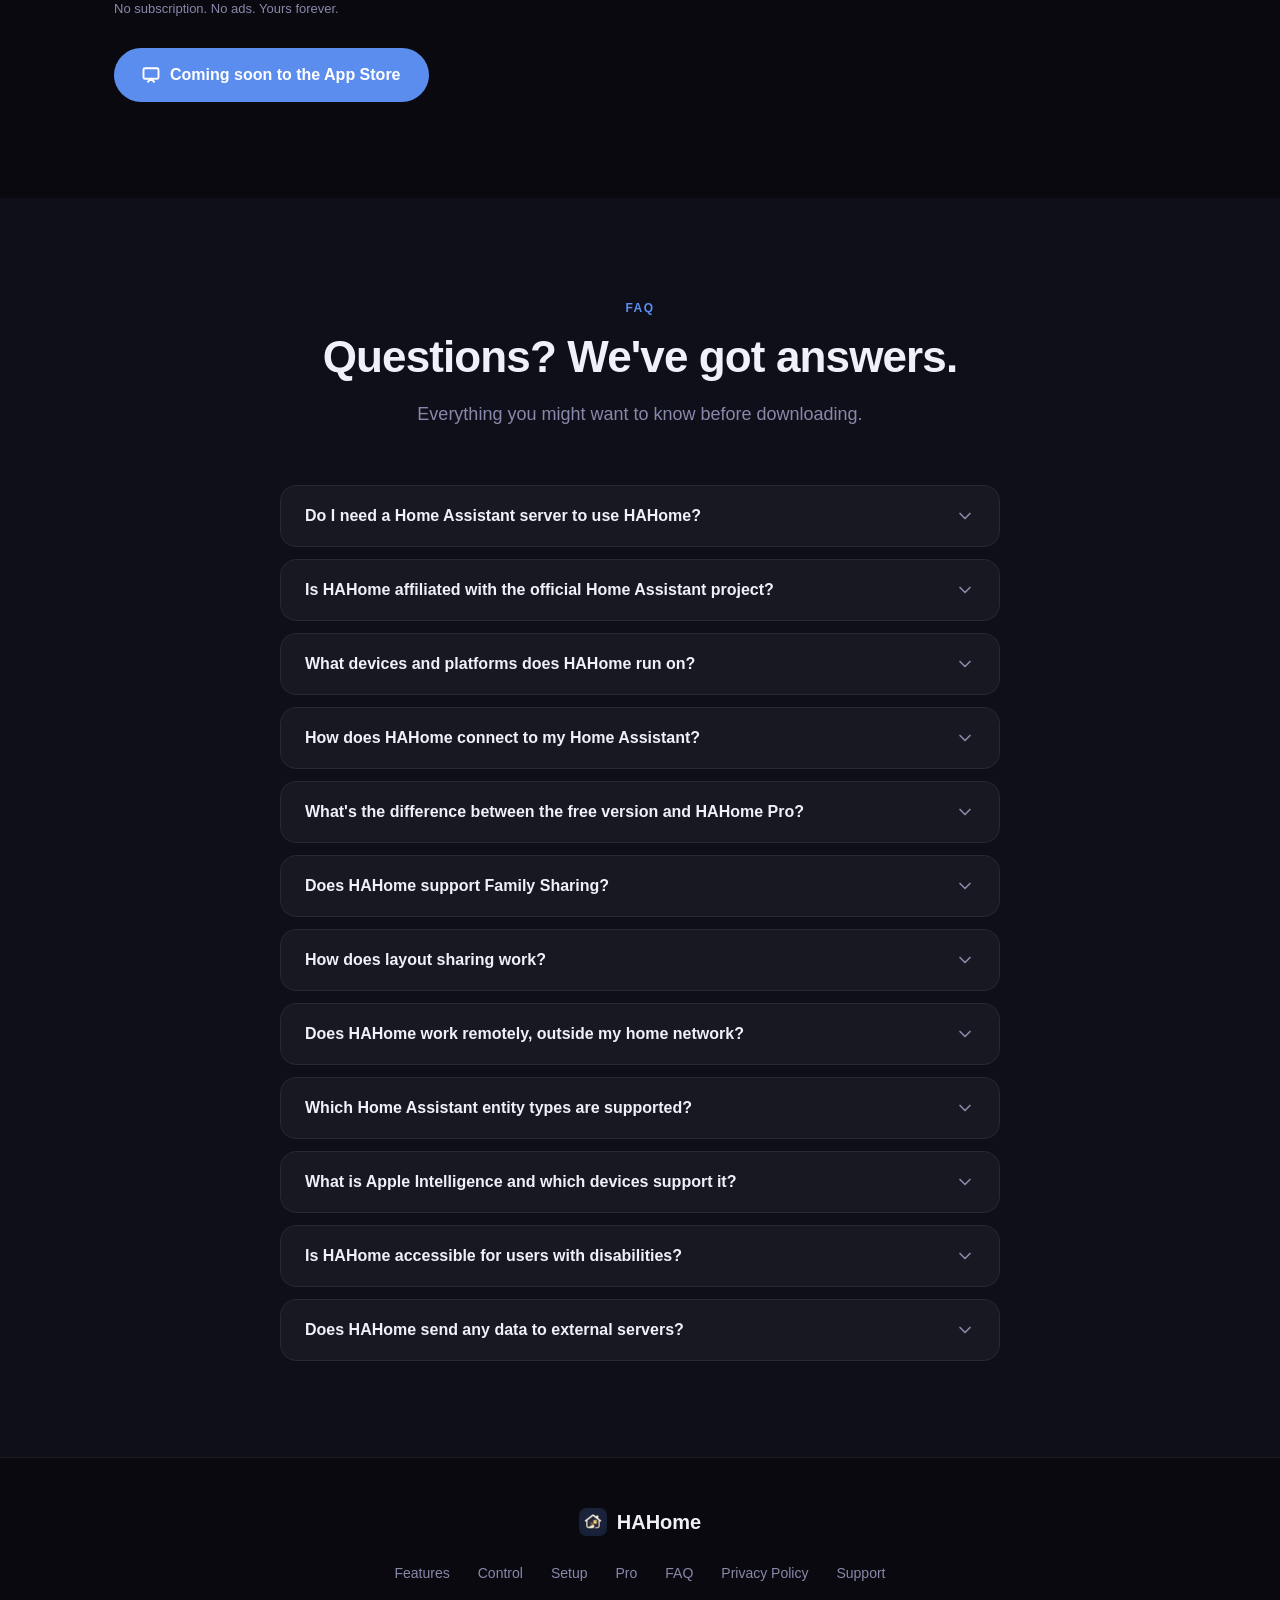
==== commit 9c6f7ffb: "ai explained" ====
--- a/index.html
+++ b/index.html
@@ -674,6 +674,16 @@
         <div class="intelligence-badge free" data-i18n="intelligence.free_badge">Free</div>
         <h3 data-i18n="intelligence.energy_insight.title">Energy Insights</h3>
         <p data-i18n="intelligence.energy_insight.desc">Get an AI-generated daily energy analysis — a headline, key observations, an actionable tip to reduce consumption, and an efficiency rating. All processed on-device, no cloud needed.</p>
+        <div class="intel-carousel" data-intel-carousel="energy_insight">
+          <div class="intel-carousel-track">
+            <div class="intel-carousel-slide active"><img src="screenshots/en/intelligence/energy_insight_start.jpeg" alt="Energy Insight start" /></div>
+            <div class="intel-carousel-slide"><img src="screenshots/en/intelligence/energy_insight_result.jpeg" alt="Energy Insight result" /></div>
+          </div>
+          <div class="intel-carousel-dots">
+            <button class="intel-dot active" onclick="goToIntelSlide('energy_insight',0)"></button>
+            <button class="intel-dot" onclick="goToIntelSlide('energy_insight',1)"></button>
+          </div>
+        </div>
       </div>
 
       <div class="intelligence-card card">
@@ -683,6 +693,16 @@
         <div class="intelligence-badge pro" data-i18n="intelligence.pro_badge">Pro</div>
         <h3 data-i18n="intelligence.conversation.title">Ask About Your Home</h3>
         <p data-i18n="intelligence.conversation.desc">Have a natural conversation with your home. Ask questions about device status, get room summaries, check sensor readings, or control lights, climate, covers, media and more — all through plain language.</p>
+        <div class="intel-carousel" data-intel-carousel="conversation">
+          <div class="intel-carousel-track">
+            <div class="intel-carousel-slide active"><img src="screenshots/en/intelligence/askabouthome_start.jpeg" alt="Ask About Your Home start" /></div>
+            <div class="intel-carousel-slide"><img src="screenshots/en/intelligence/askabouthome_result.jpeg" alt="Ask About Your Home result" /></div>
+          </div>
+          <div class="intel-carousel-dots">
+            <button class="intel-dot active" onclick="goToIntelSlide('conversation',0)"></button>
+            <button class="intel-dot" onclick="goToIntelSlide('conversation',1)"></button>
+          </div>
+        </div>
       </div>
 
       <div class="intelligence-card card">
@@ -692,6 +712,16 @@
         <div class="intelligence-badge pro" data-i18n="intelligence.pro_badge">Pro</div>
         <h3 data-i18n="intelligence.automations.title">Automation Explainer</h3>
         <p data-i18n="intelligence.automations.desc">Don't speak YAML? No problem. Apple Intelligence reads your Home Assistant automations and explains them in plain language — what triggers them, what conditions apply, what actions they perform, and even warns about edge cases.</p>
+        <div class="intel-carousel" data-intel-carousel="automations">
+          <div class="intel-carousel-track">
+            <div class="intel-carousel-slide active"><img src="screenshots/en/intelligence/automations_start.jpeg" alt="Automation Explainer start" /></div>
+            <div class="intel-carousel-slide"><img src="screenshots/en/intelligence/automations_result.jpeg" alt="Automation Explainer result" /></div>
+          </div>
+          <div class="intel-carousel-dots">
+            <button class="intel-dot active" onclick="goToIntelSlide('automations',0)"></button>
+            <button class="intel-dot" onclick="goToIntelSlide('automations',1)"></button>
+          </div>
+        </div>
       </div>
 
     </div>
--- a/styles.css
+++ b/styles.css
@@ -1196,6 +1196,8 @@
 .intelligence-card {
   padding: 28px;
   position: relative;
+  display: flex;
+  flex-direction: column;
 }
 
 .intelligence-icon {
@@ -1240,6 +1242,70 @@
   line-height: 1.6;
 }
 
+/* ── Intelligence card carousels ─────────────────────────── */
+.intel-carousel {
+  position: relative;
+  overflow: hidden;
+  border-radius: var(--radius-lg);
+  margin-top: 18px;
+}
+
+.intel-carousel-placeholder {
+  display: none;
+}
+
+.intel-carousel-track {
+  position: relative;
+  transition: height 0.4s cubic-bezier(0.4, 0, 0.2, 1);
+  overflow: hidden;
+}
+
+.intel-carousel-slide {
+  width: 100%;
+  transition: opacity 0.4s cubic-bezier(0.4, 0, 0.2, 1);
+  opacity: 0;
+  position: absolute;
+  top: 0;
+  left: 0;
+  pointer-events: none;
+}
+
+.intel-carousel-slide.active {
+  opacity: 1;
+  position: relative;
+  pointer-events: auto;
+}
+
+.intel-carousel-slide img {
+  width: 100%;
+  display: block;
+  border-radius: var(--radius-lg);
+  border: 1px solid var(--border);
+}
+
+.intel-carousel-dots {
+  display: flex;
+  justify-content: center;
+  gap: 6px;
+  margin-top: 10px;
+}
+
+.intel-dot {
+  width: 7px;
+  height: 7px;
+  border-radius: 50%;
+  background: rgba(255,255,255,0.2);
+  border: none;
+  cursor: pointer;
+  padding: 0;
+  transition: background 0.2s, transform 0.2s;
+}
+
+.intel-dot.active {
+  background: var(--accent);
+  transform: scale(1.25);
+}
+
 .intelligence-note {
   text-align: center;
   font-size: 13px;
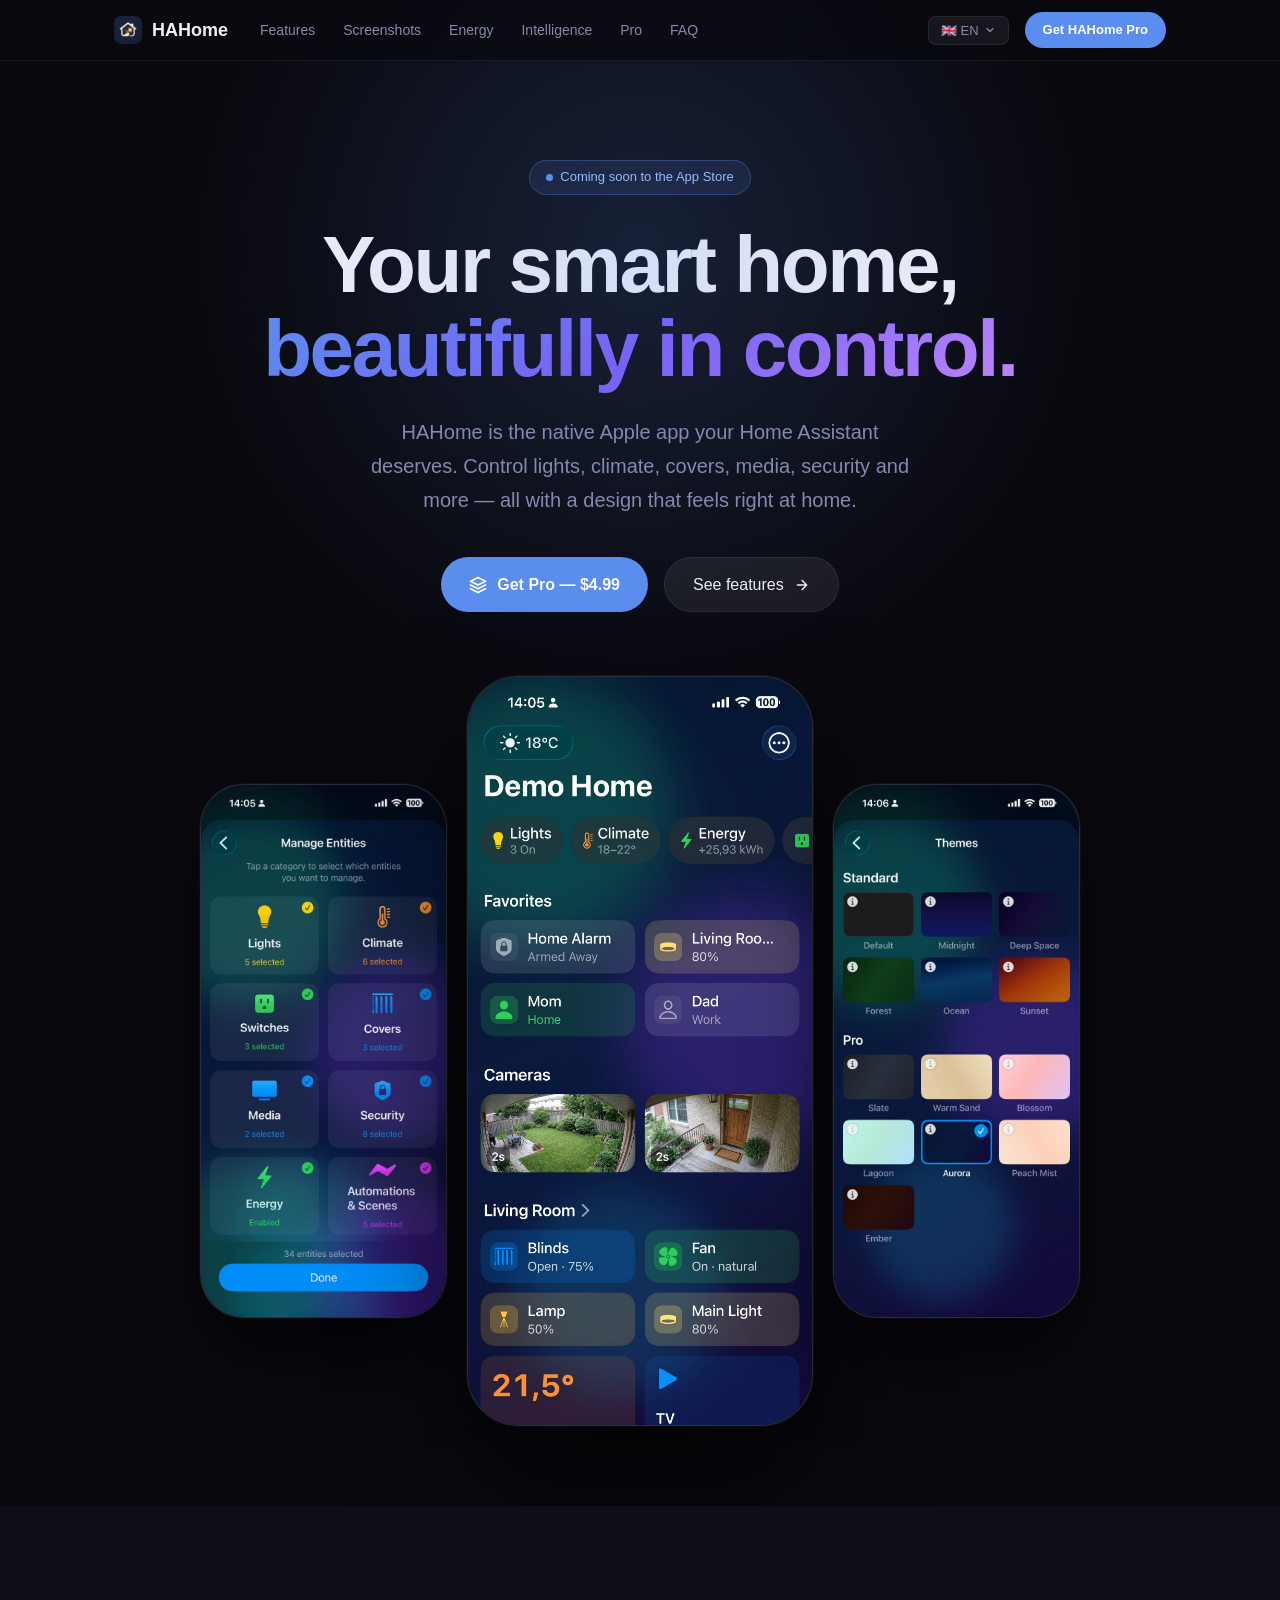
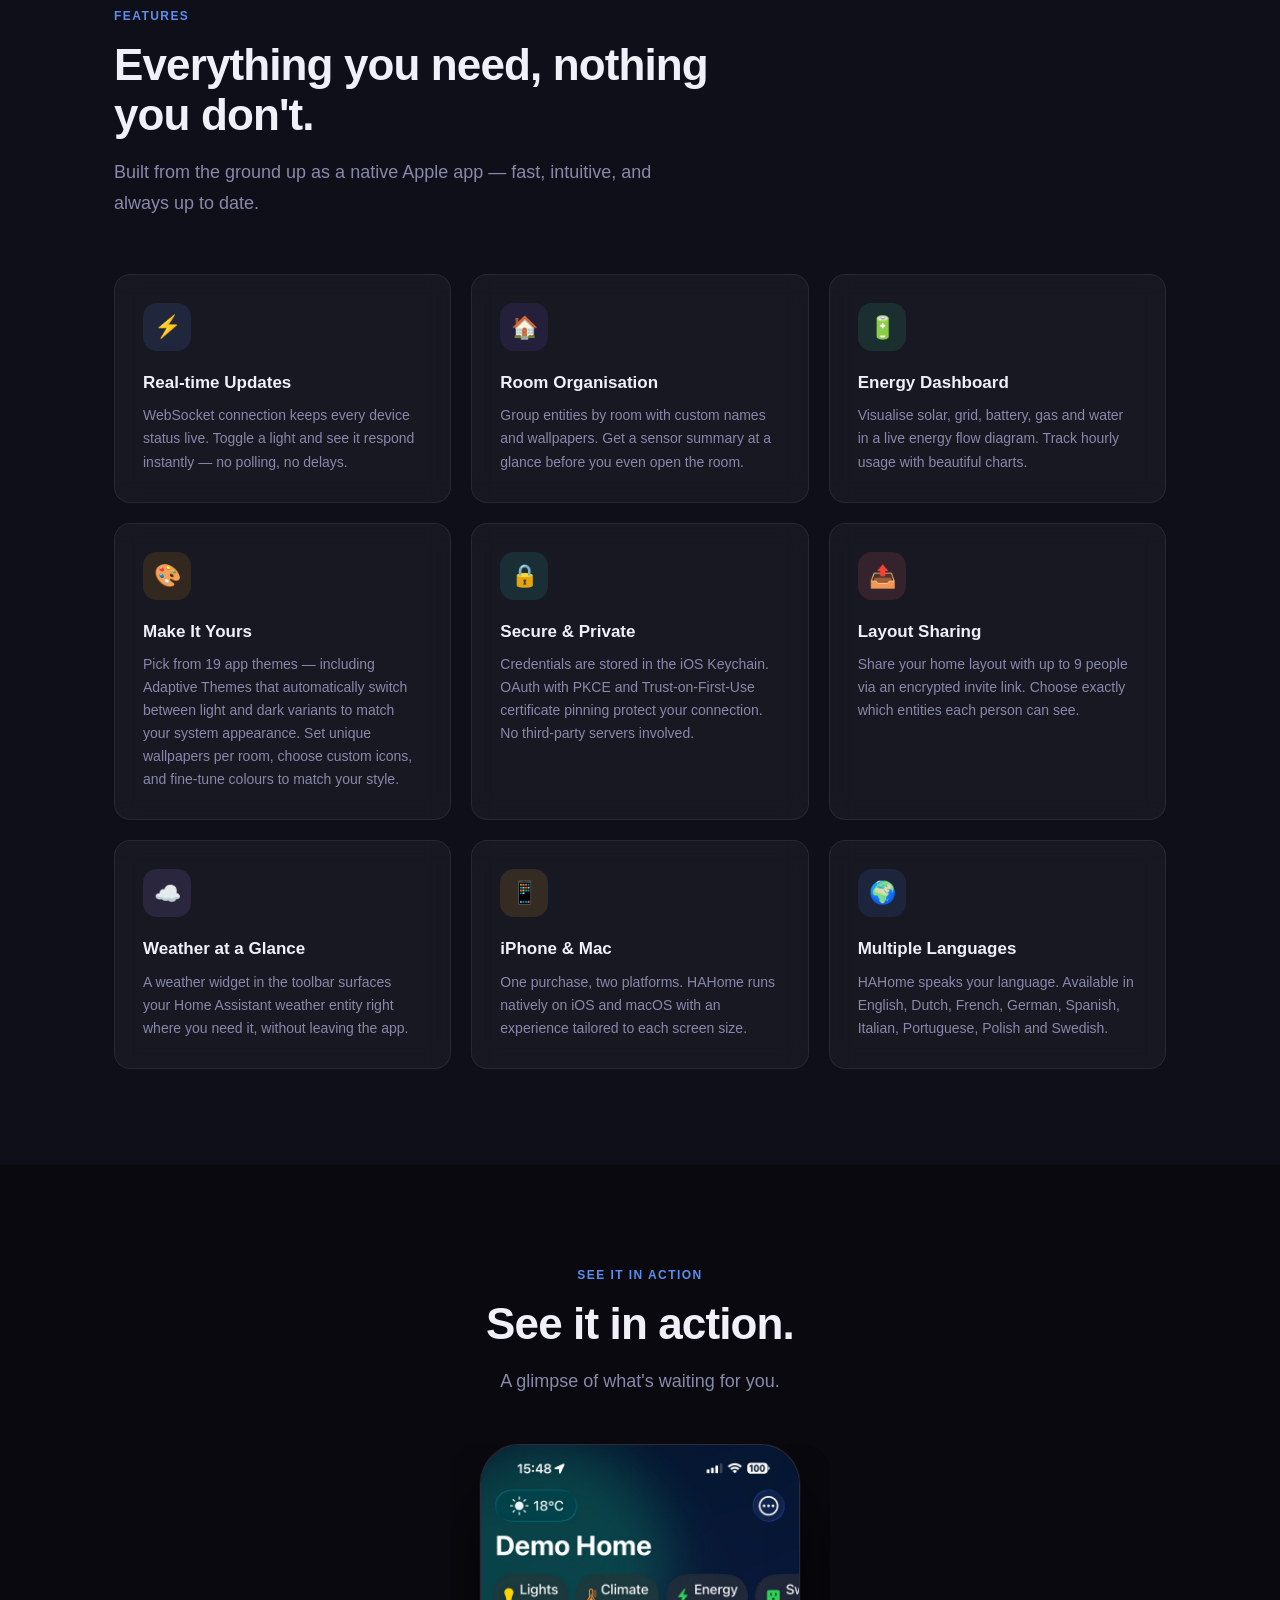
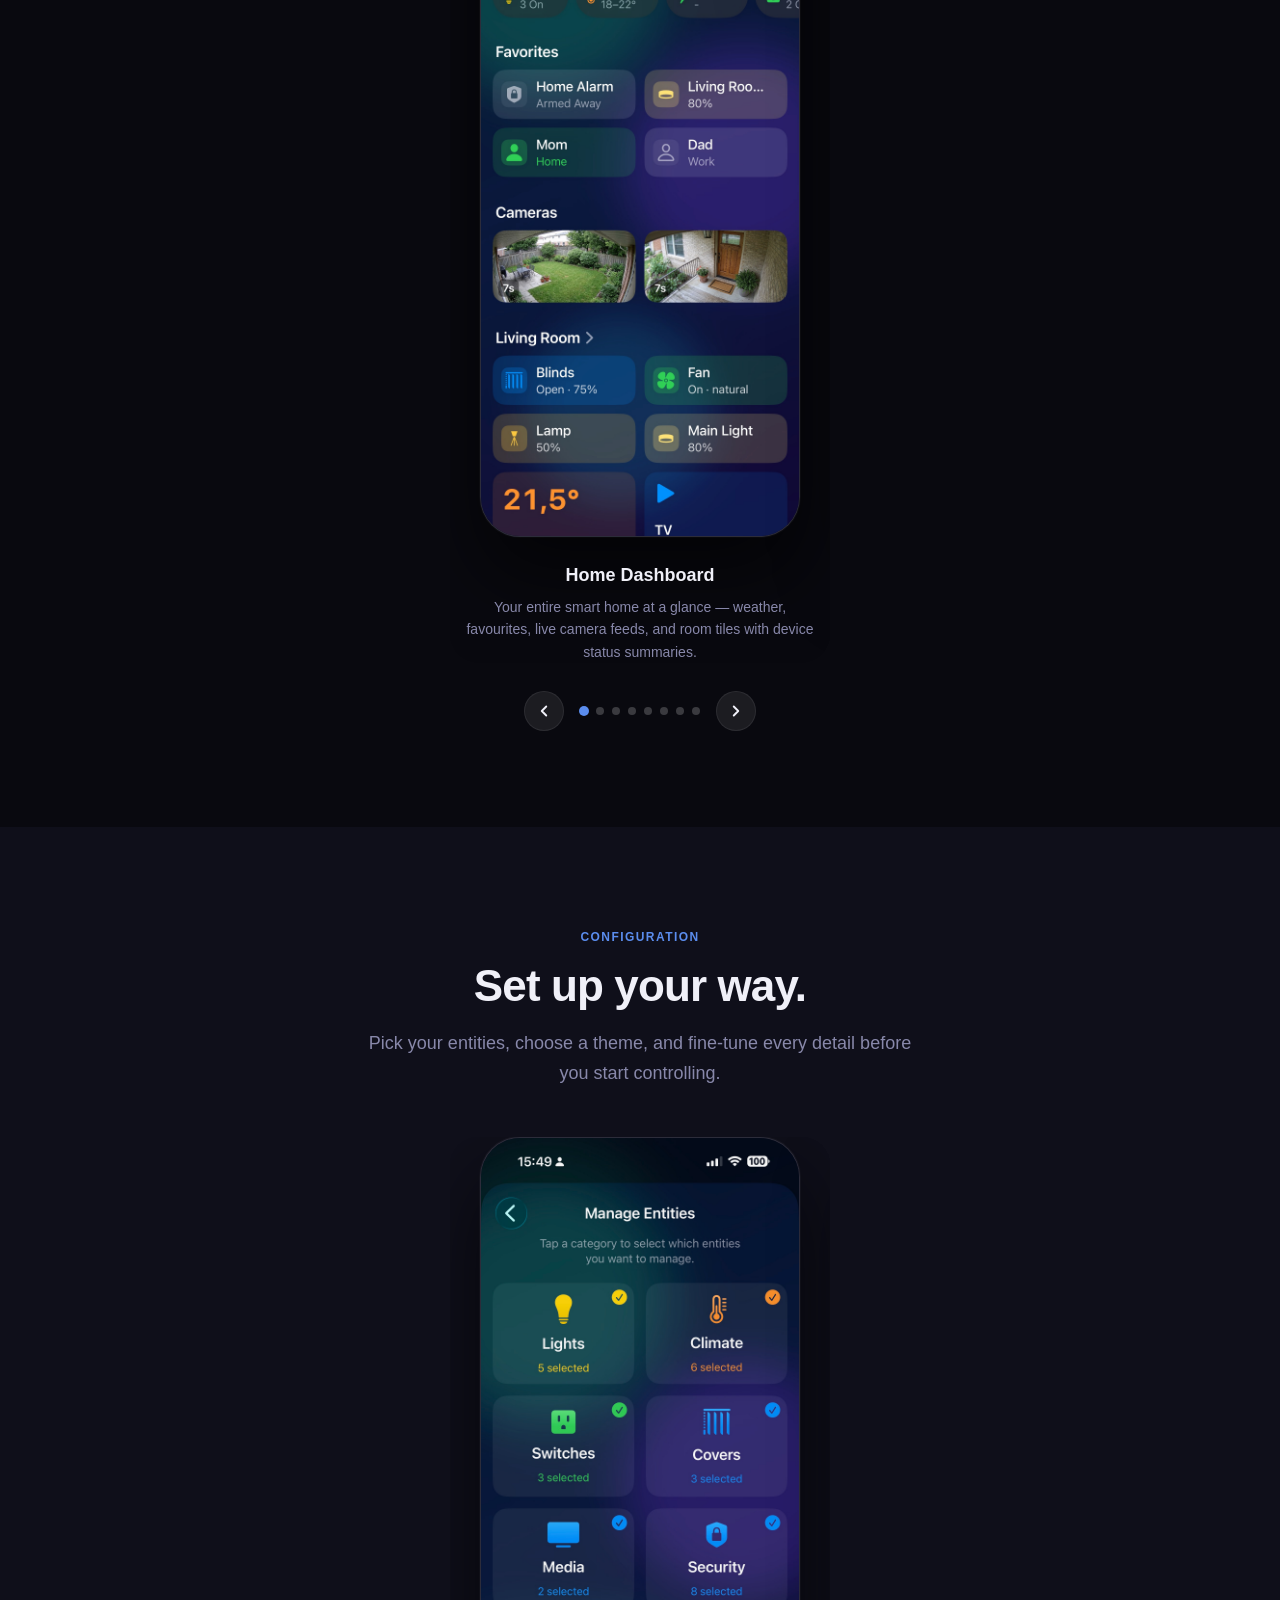
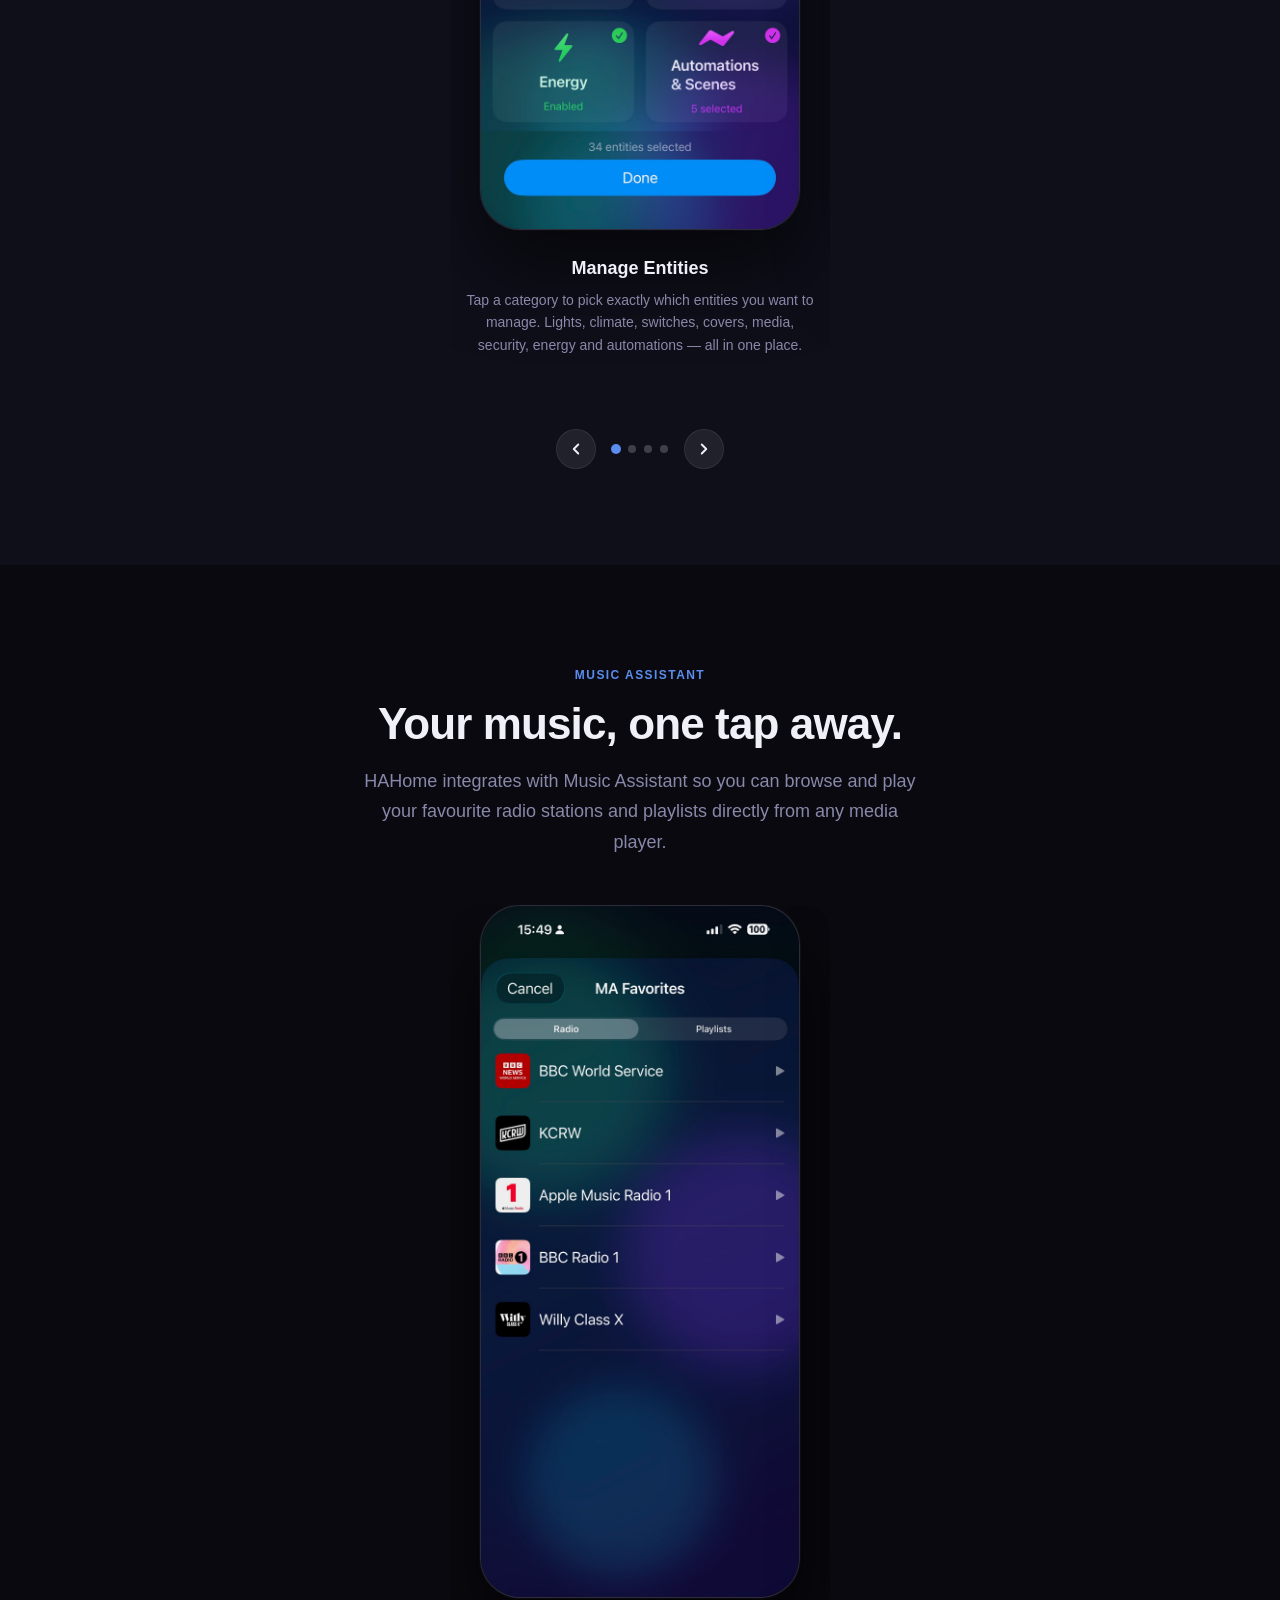
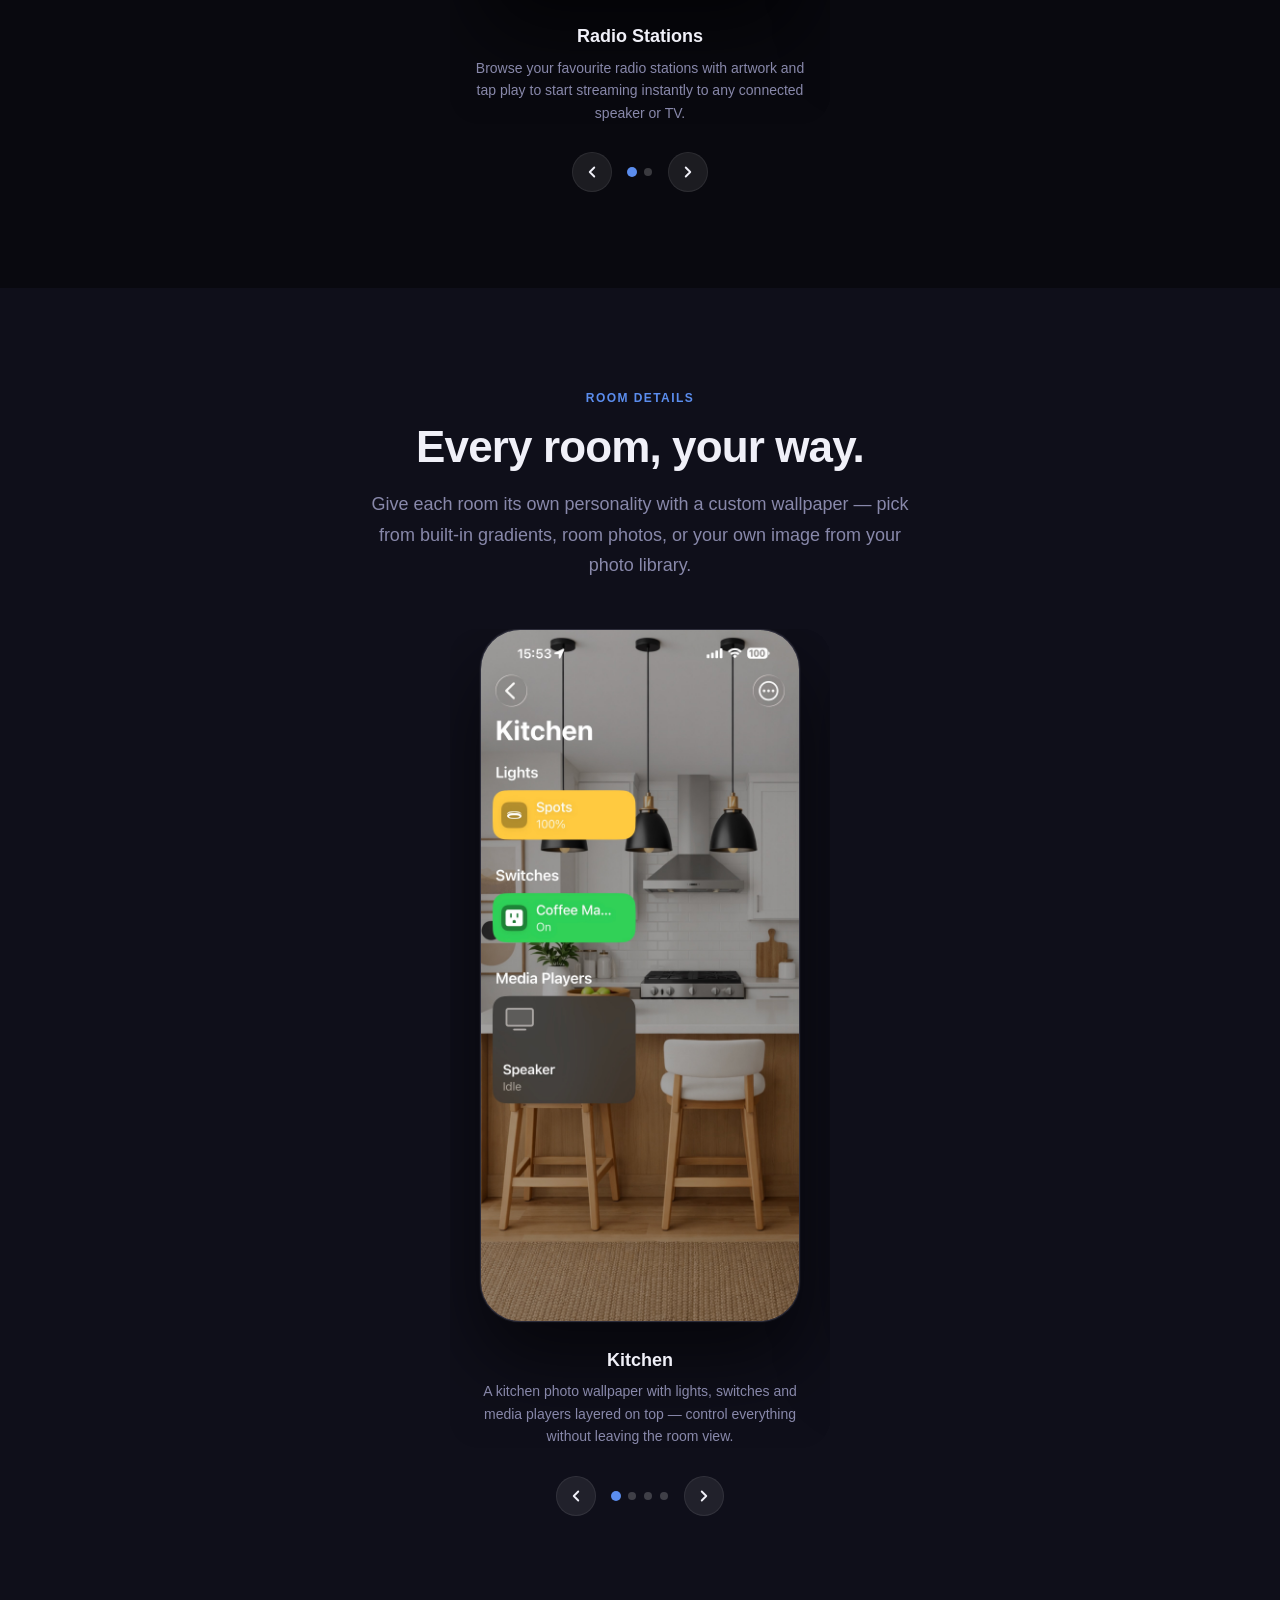
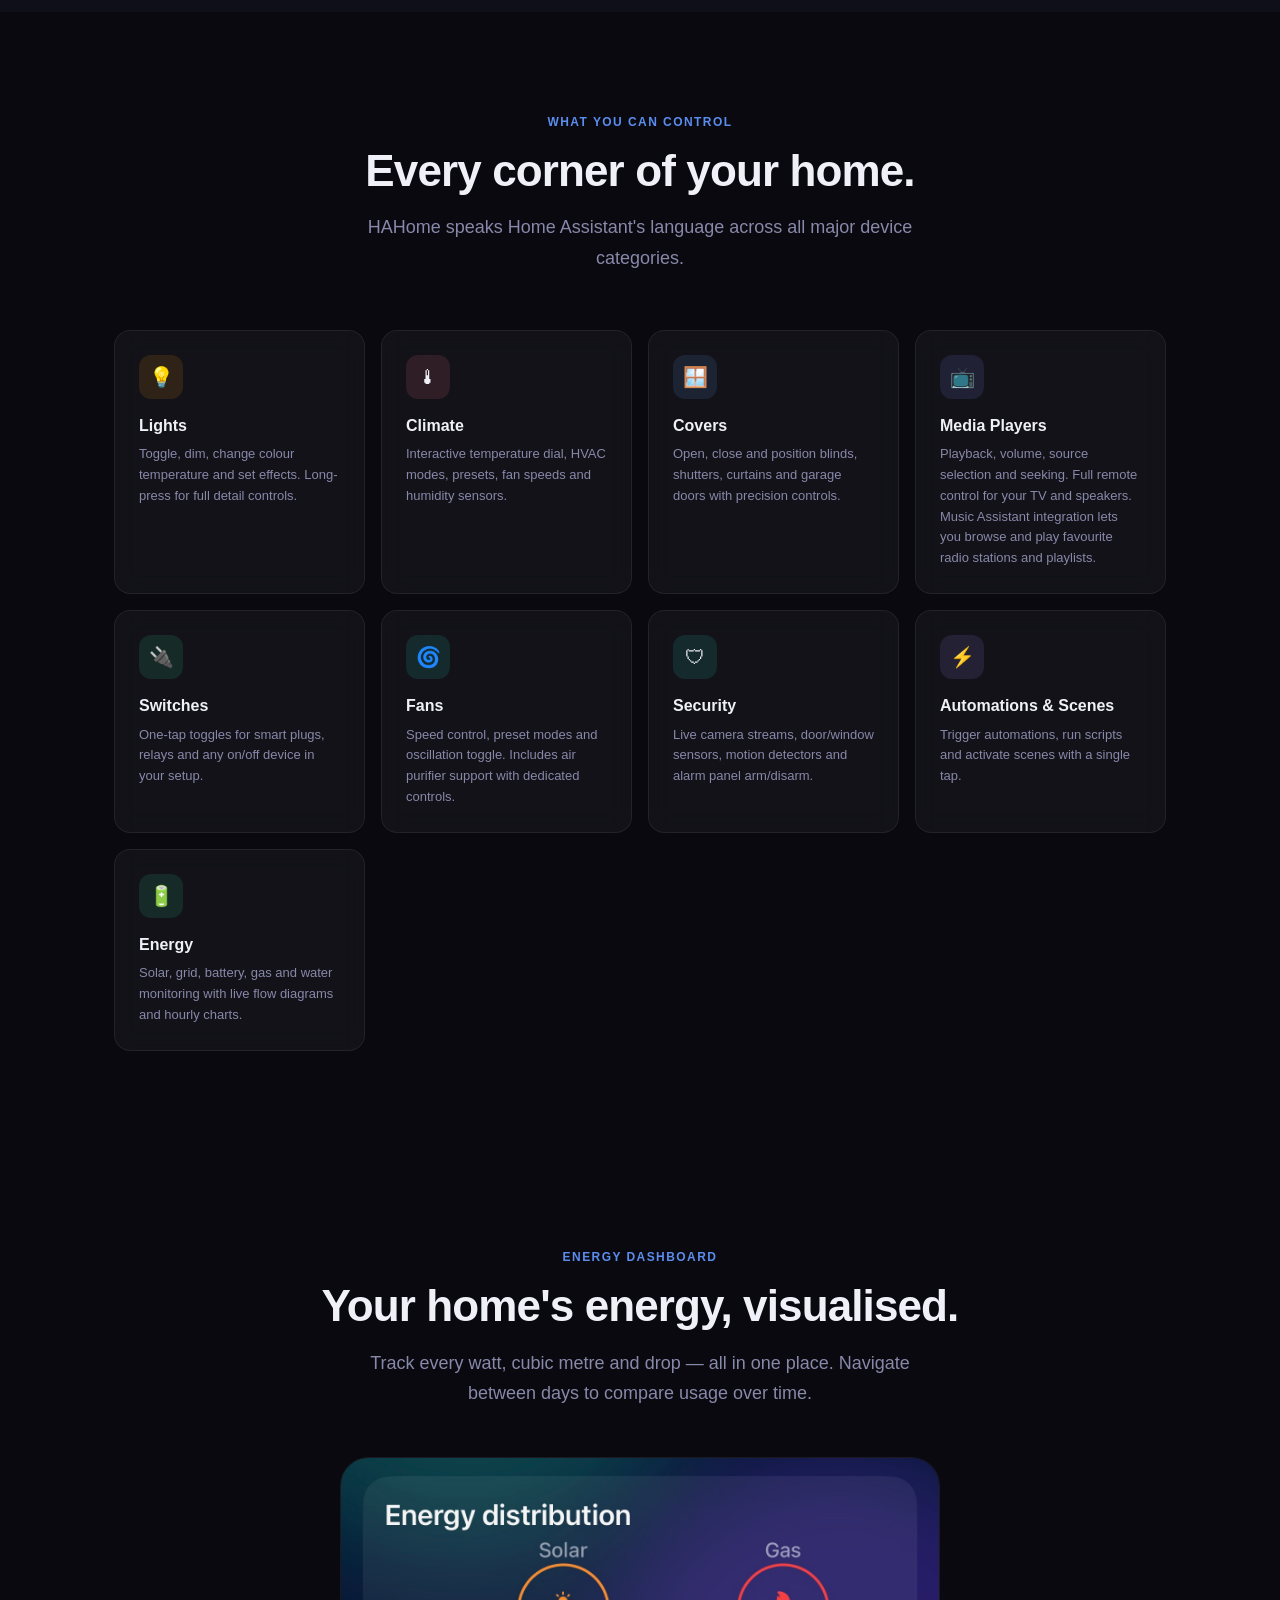
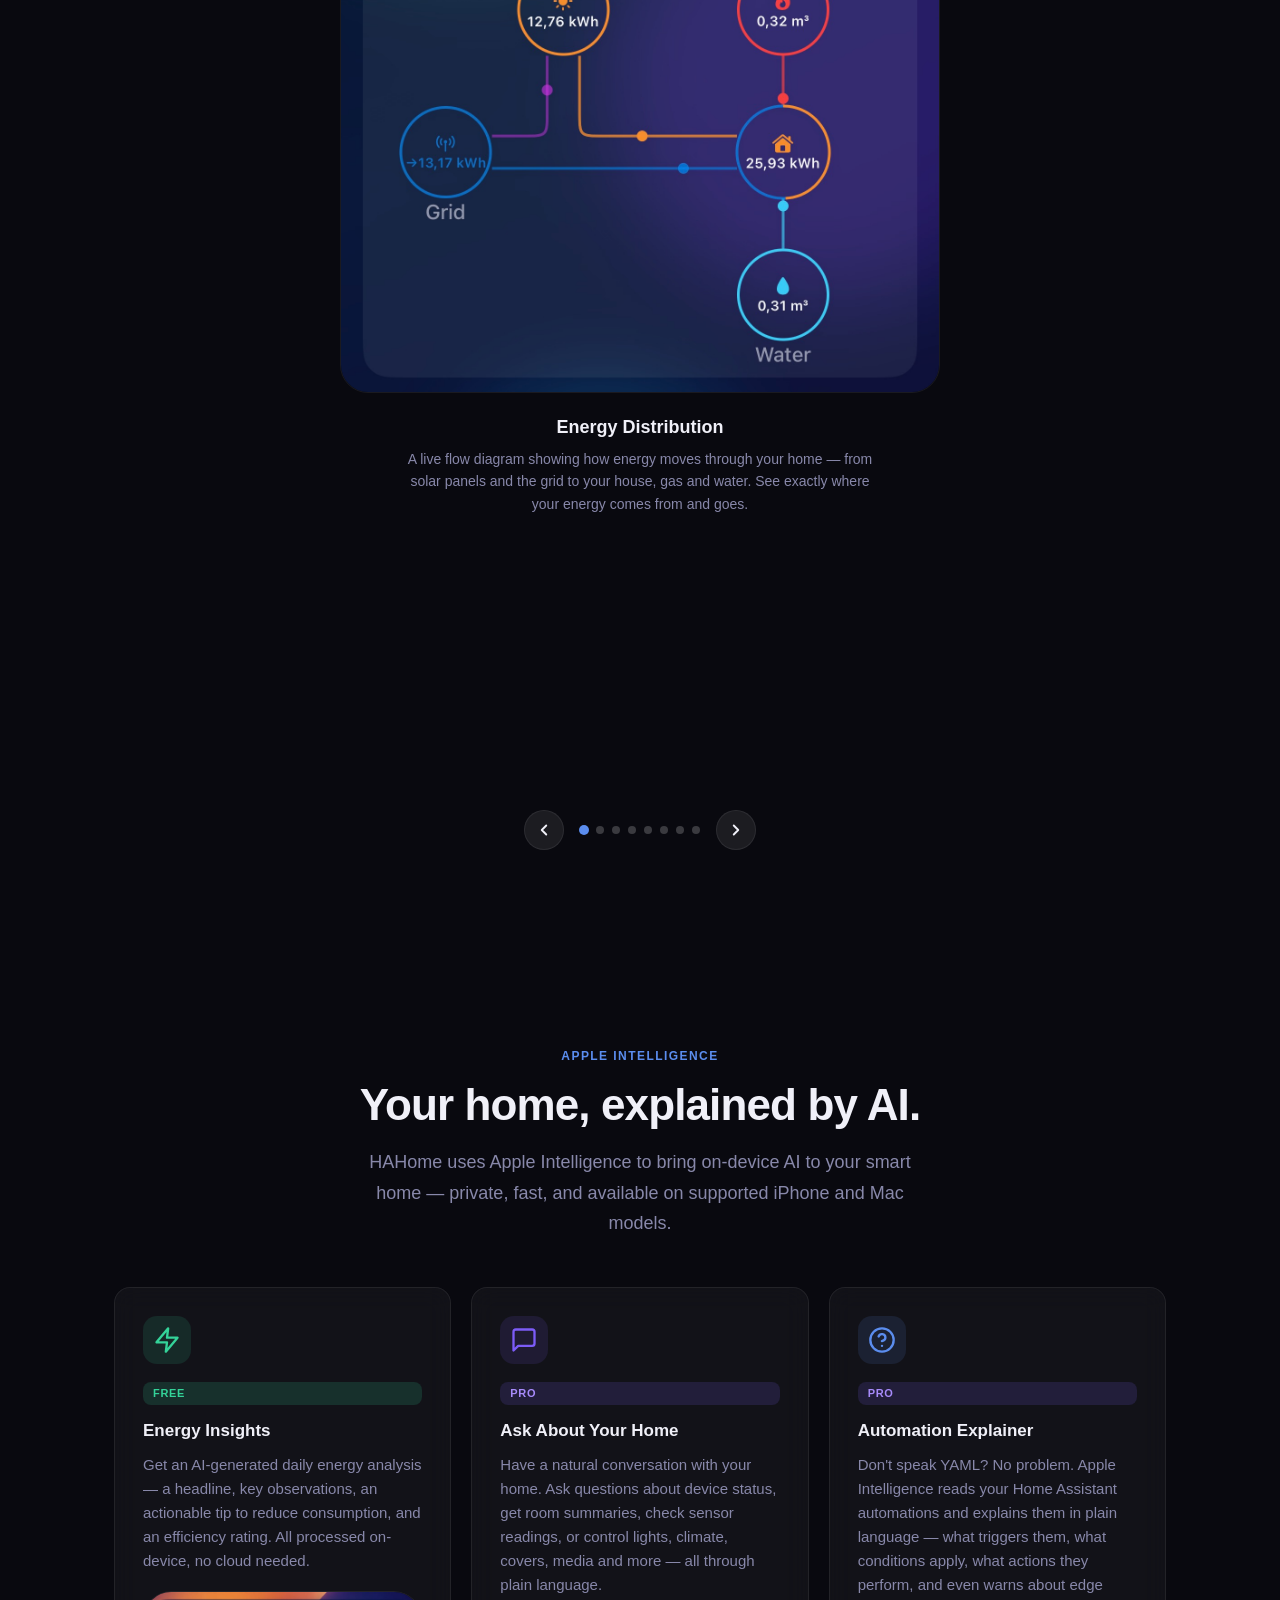
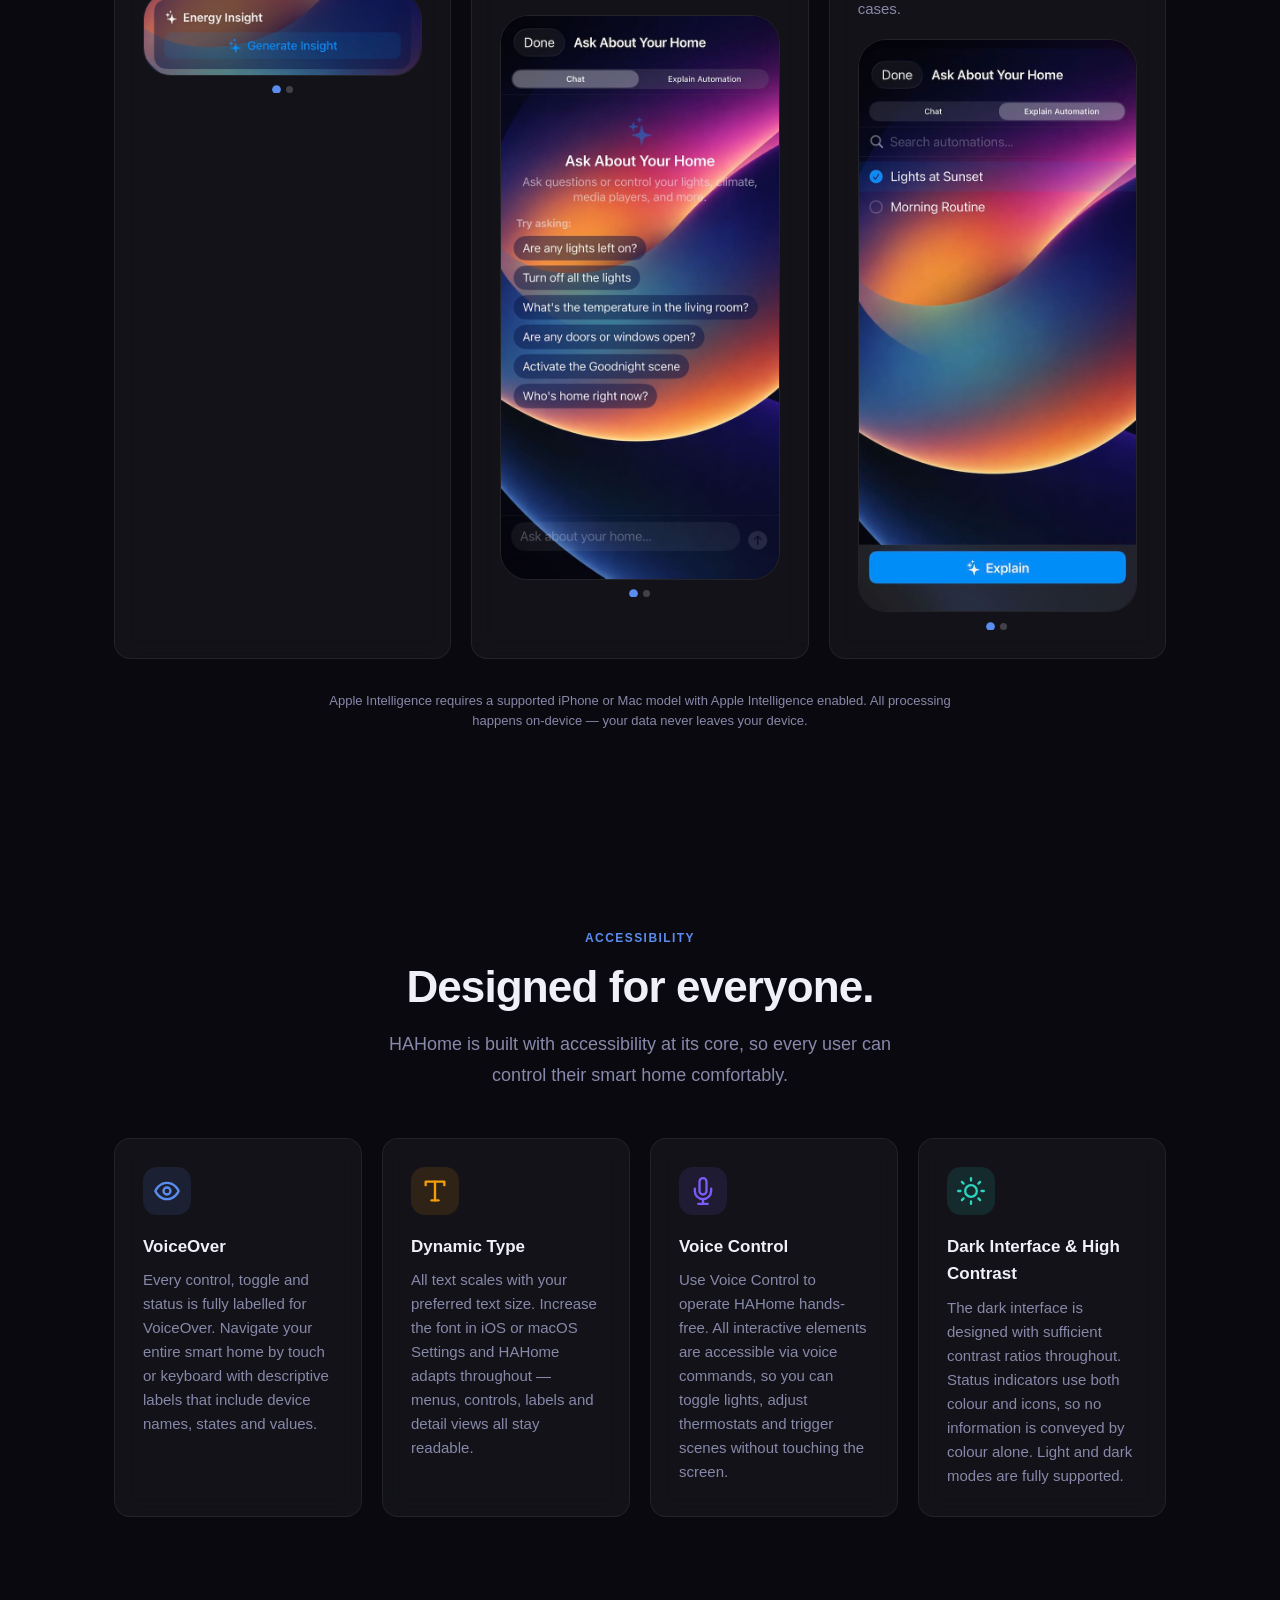
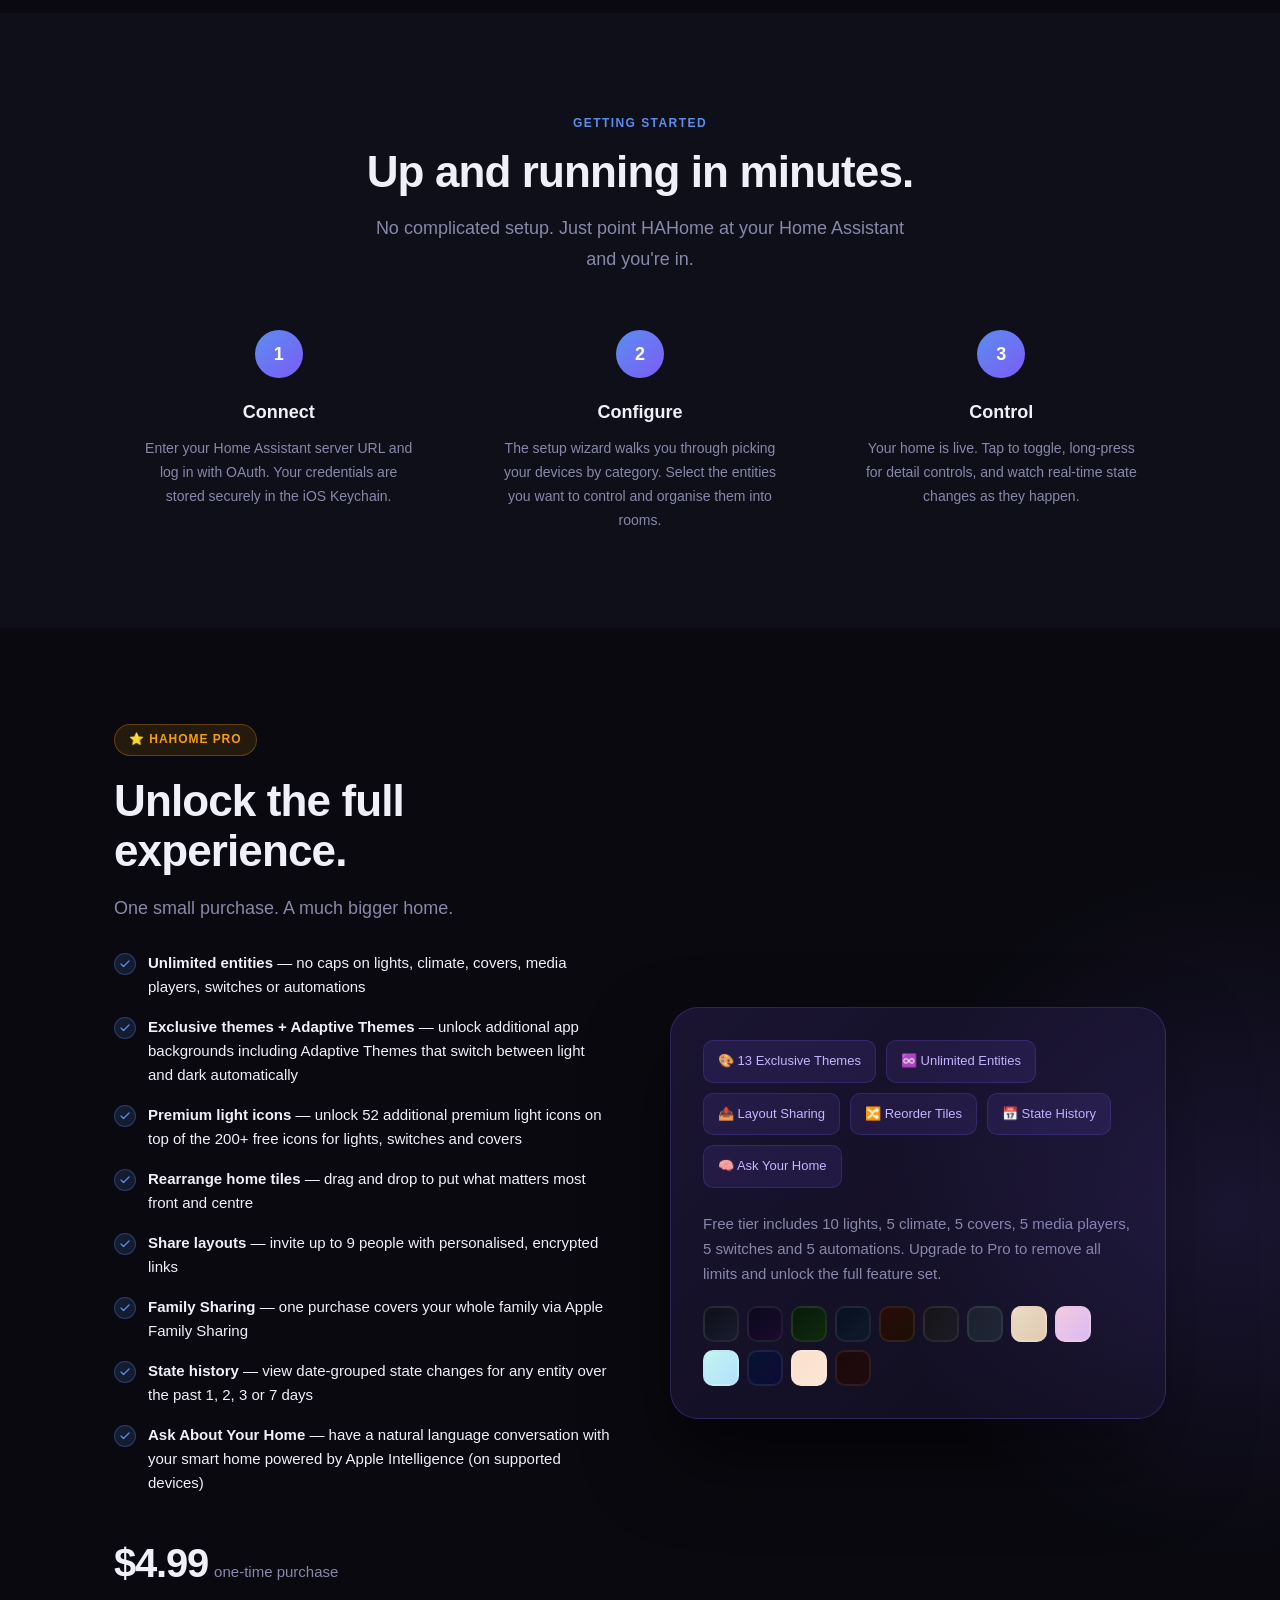
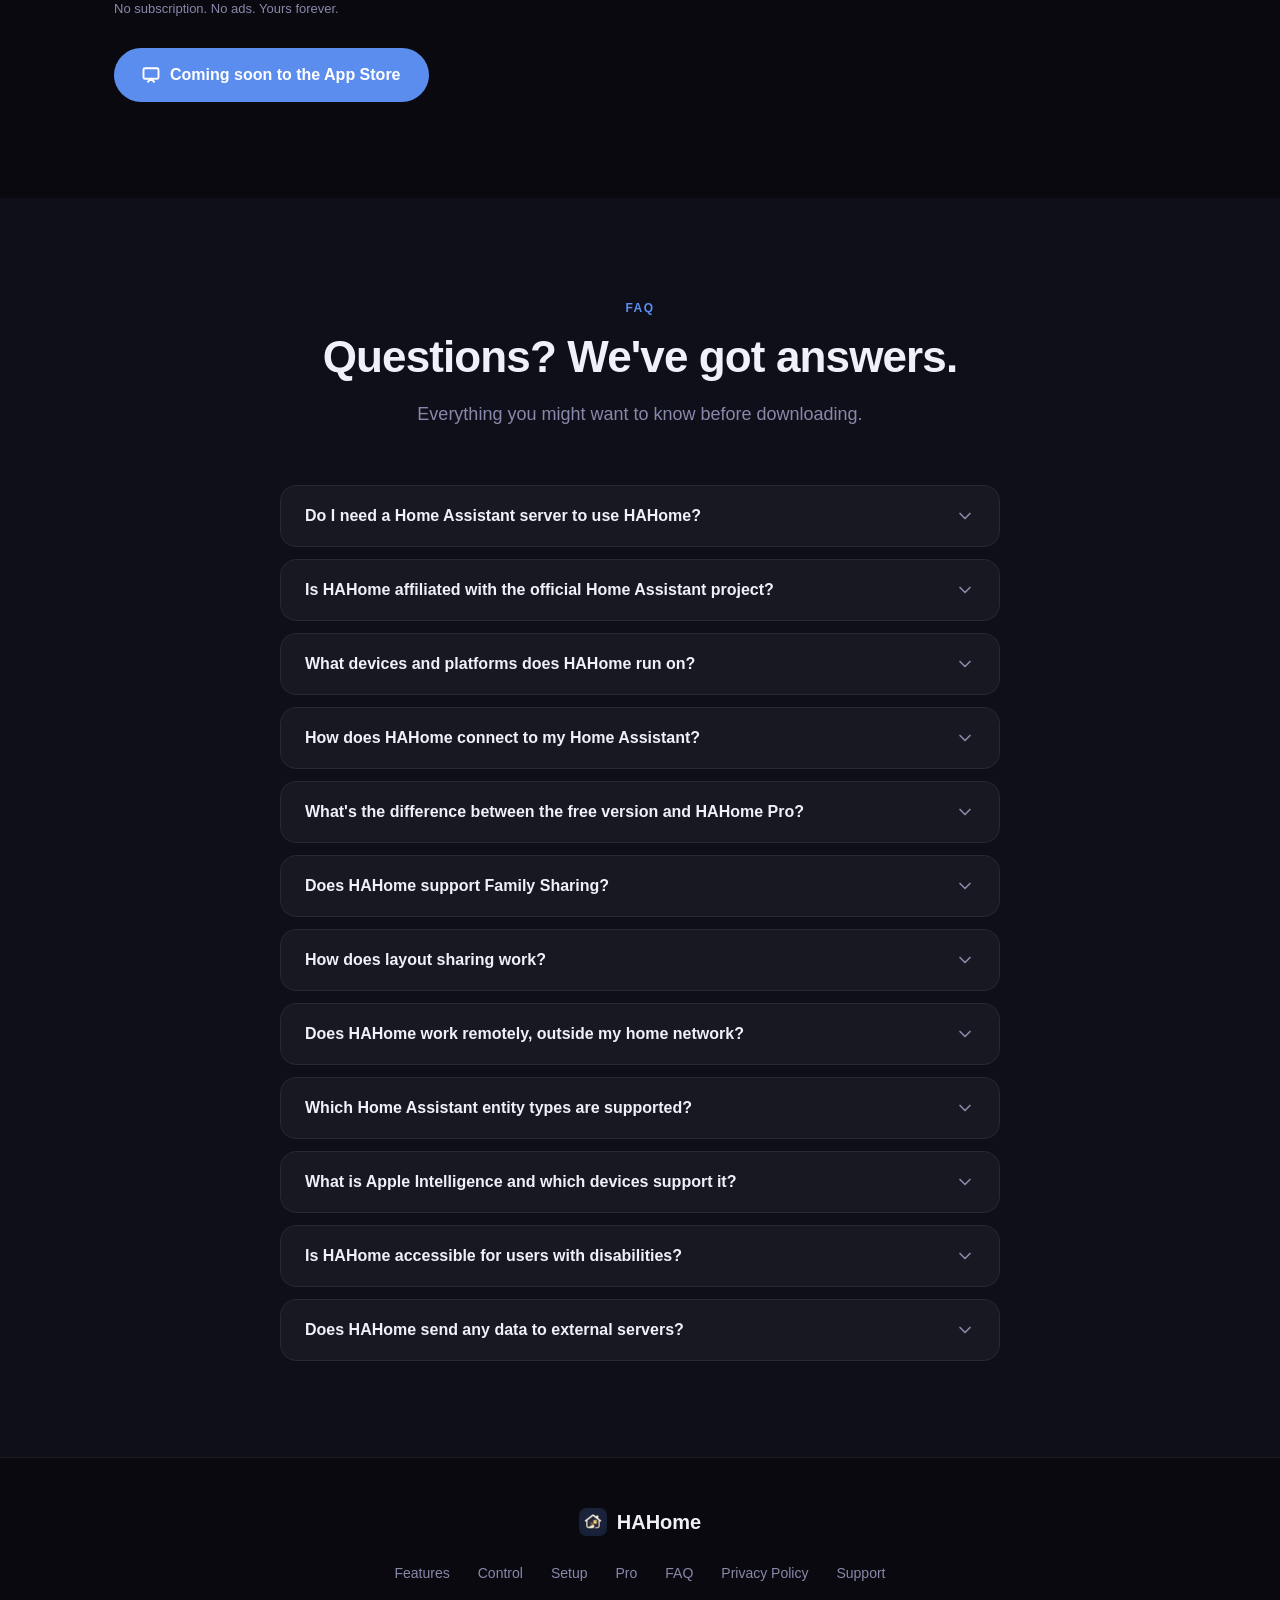
==== commit f268e635: "updated menu" ====
--- a/index.html
+++ b/index.html
@@ -19,8 +19,9 @@
     </a>
     <ul class="nav-links" id="nav-links">
       <li><a href="#features" onclick="closeMenu()" data-i18n="nav.features">Features</a></li>
-      <li><a href="#domains" onclick="closeMenu()" data-i18n="nav.control">Control</a></li>
-      <li><a href="#how" onclick="closeMenu()" data-i18n="nav.setup">Setup</a></li>
+      <li><a href="#screenshots" onclick="closeMenu()" data-i18n="nav.screenshots">Screenshots</a></li>
+      <li><a href="#energy-showcase" onclick="closeMenu()" data-i18n="nav.energy">Energy</a></li>
+      <li><a href="#intelligence" onclick="closeMenu()" data-i18n="nav.intelligence">Intelligence</a></li>
       <li><a href="#pro" onclick="closeMenu()" data-i18n="nav.pro">Pro</a></li>
       <li><a href="#faq" onclick="closeMenu()" data-i18n="nav.faq">FAQ</a></li>
     </ul>
@@ -50,8 +51,9 @@
   <div class="nav-mobile" id="nav-mobile">
     <ul>
       <li><a href="#features" onclick="closeMenu()" data-i18n="nav.features">Features</a></li>
-      <li><a href="#domains" onclick="closeMenu()" data-i18n="nav.control">Control</a></li>
-      <li><a href="#how" onclick="closeMenu()" data-i18n="nav.setup">Setup</a></li>
+      <li><a href="#screenshots" onclick="closeMenu()" data-i18n="nav.screenshots">Screenshots</a></li>
+      <li><a href="#energy-showcase" onclick="closeMenu()" data-i18n="nav.energy">Energy</a></li>
+      <li><a href="#intelligence" onclick="closeMenu()" data-i18n="nav.intelligence">Intelligence</a></li>
       <li><a href="#pro" onclick="closeMenu()" data-i18n="nav.pro">Pro</a></li>
       <li><a href="#faq" onclick="closeMenu()" data-i18n="nav.faq">FAQ</a></li>
     </ul>
--- a/styles.css
+++ b/styles.css
@@ -112,6 +112,7 @@
   display: flex;
   gap: 28px;
   list-style: none;
+  margin-left: 32px;
 }
 
 .nav-links a {
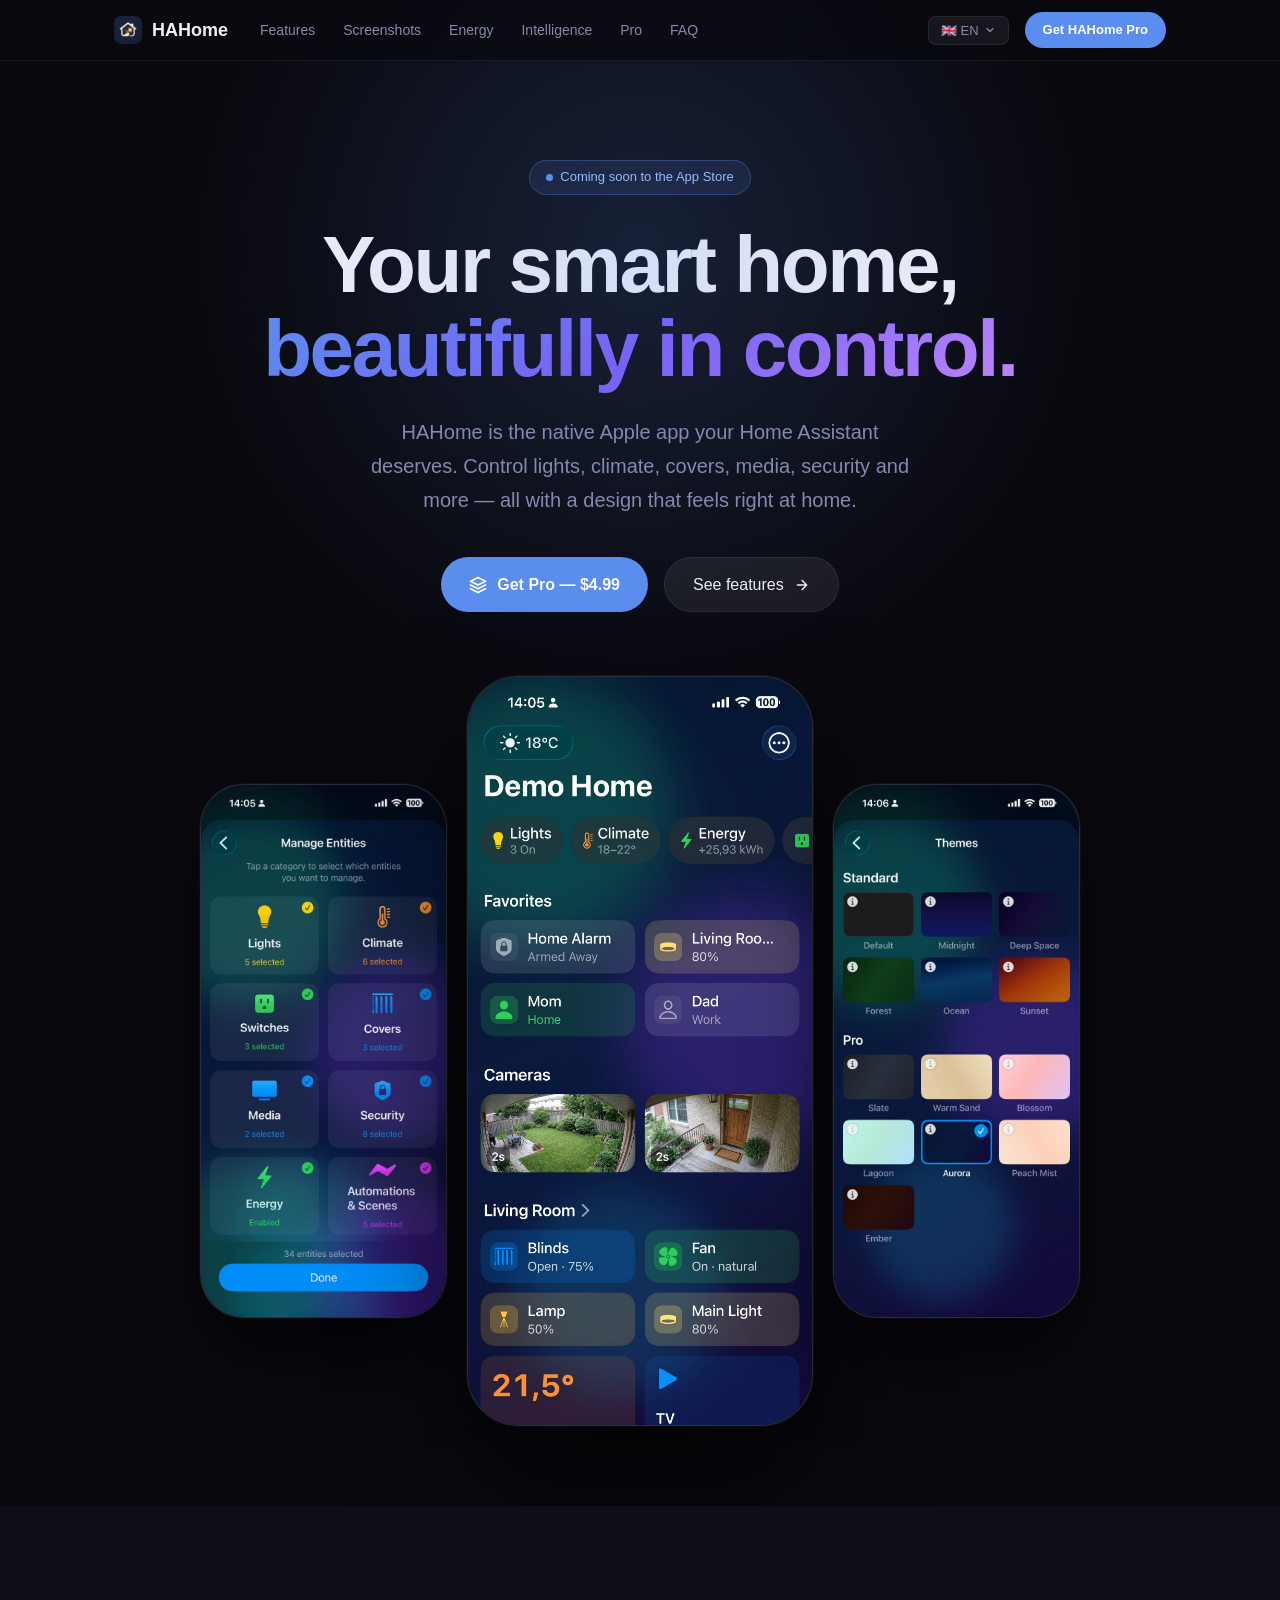
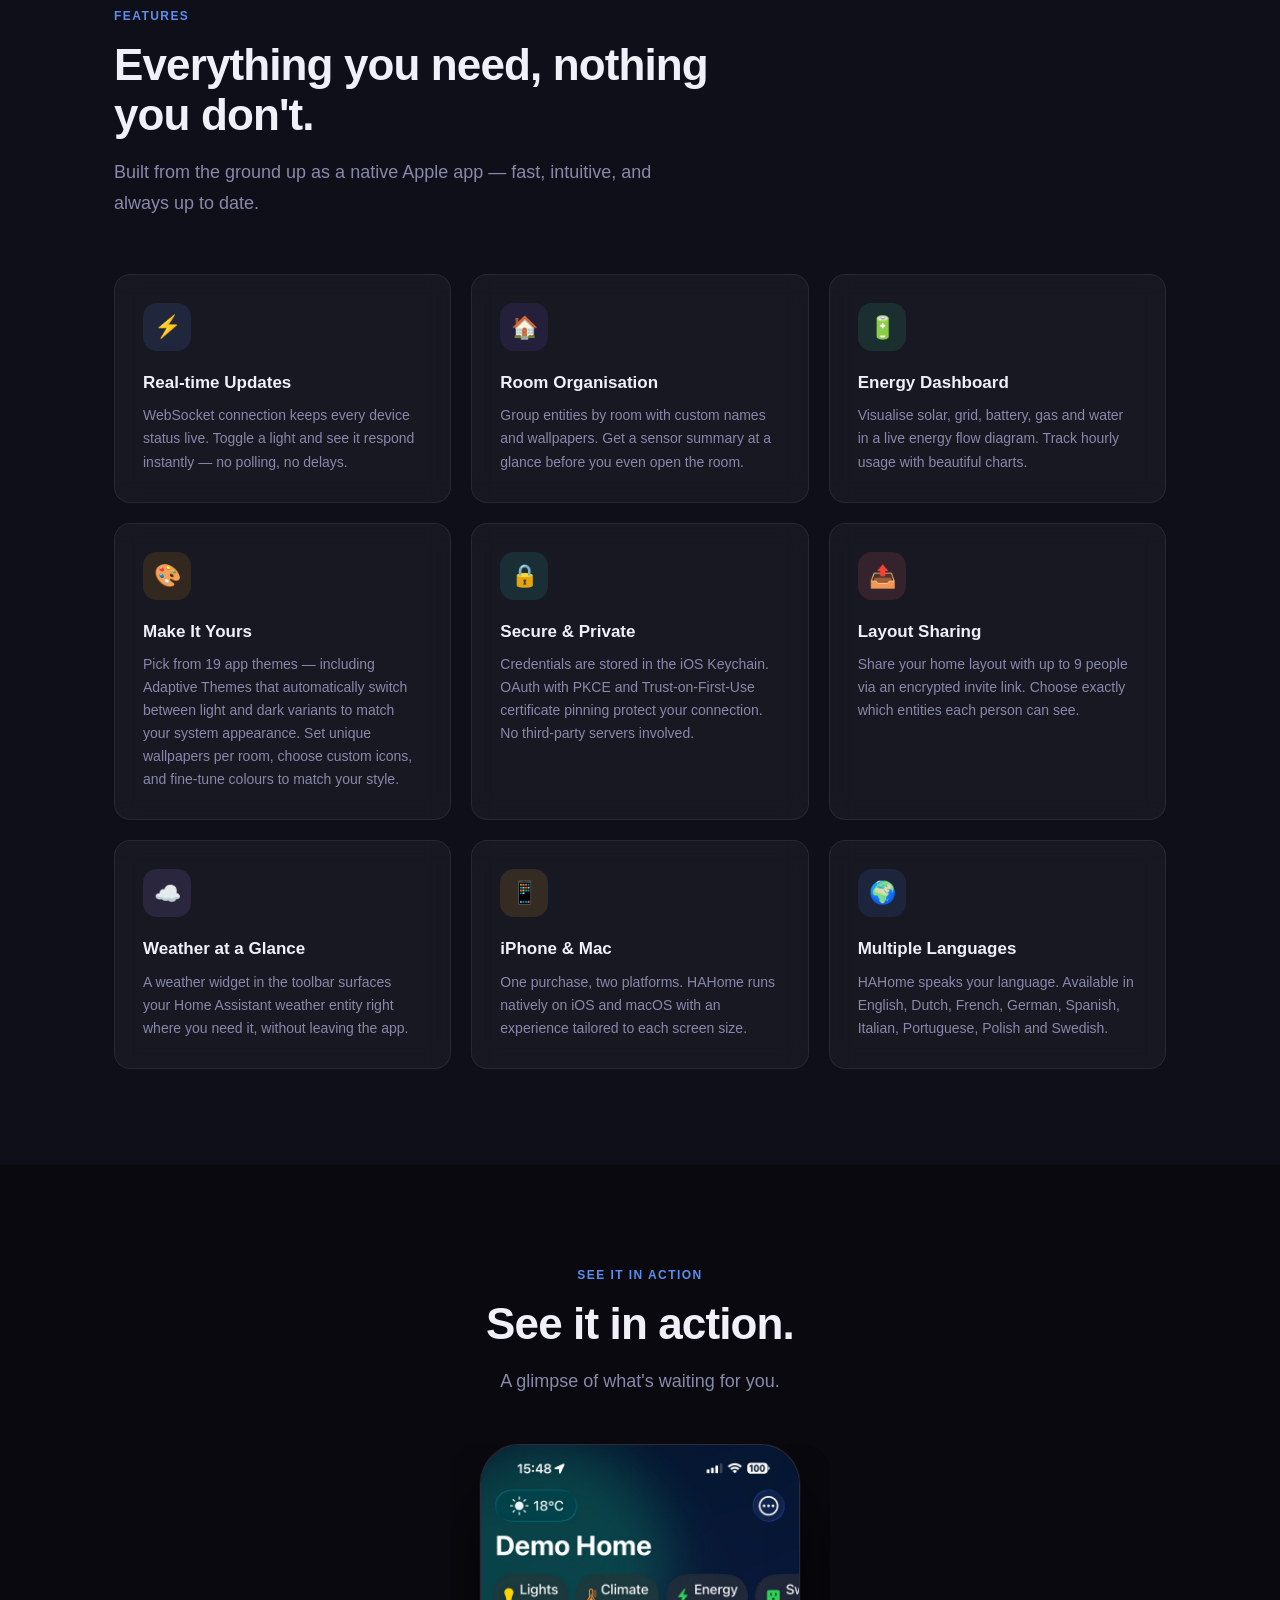
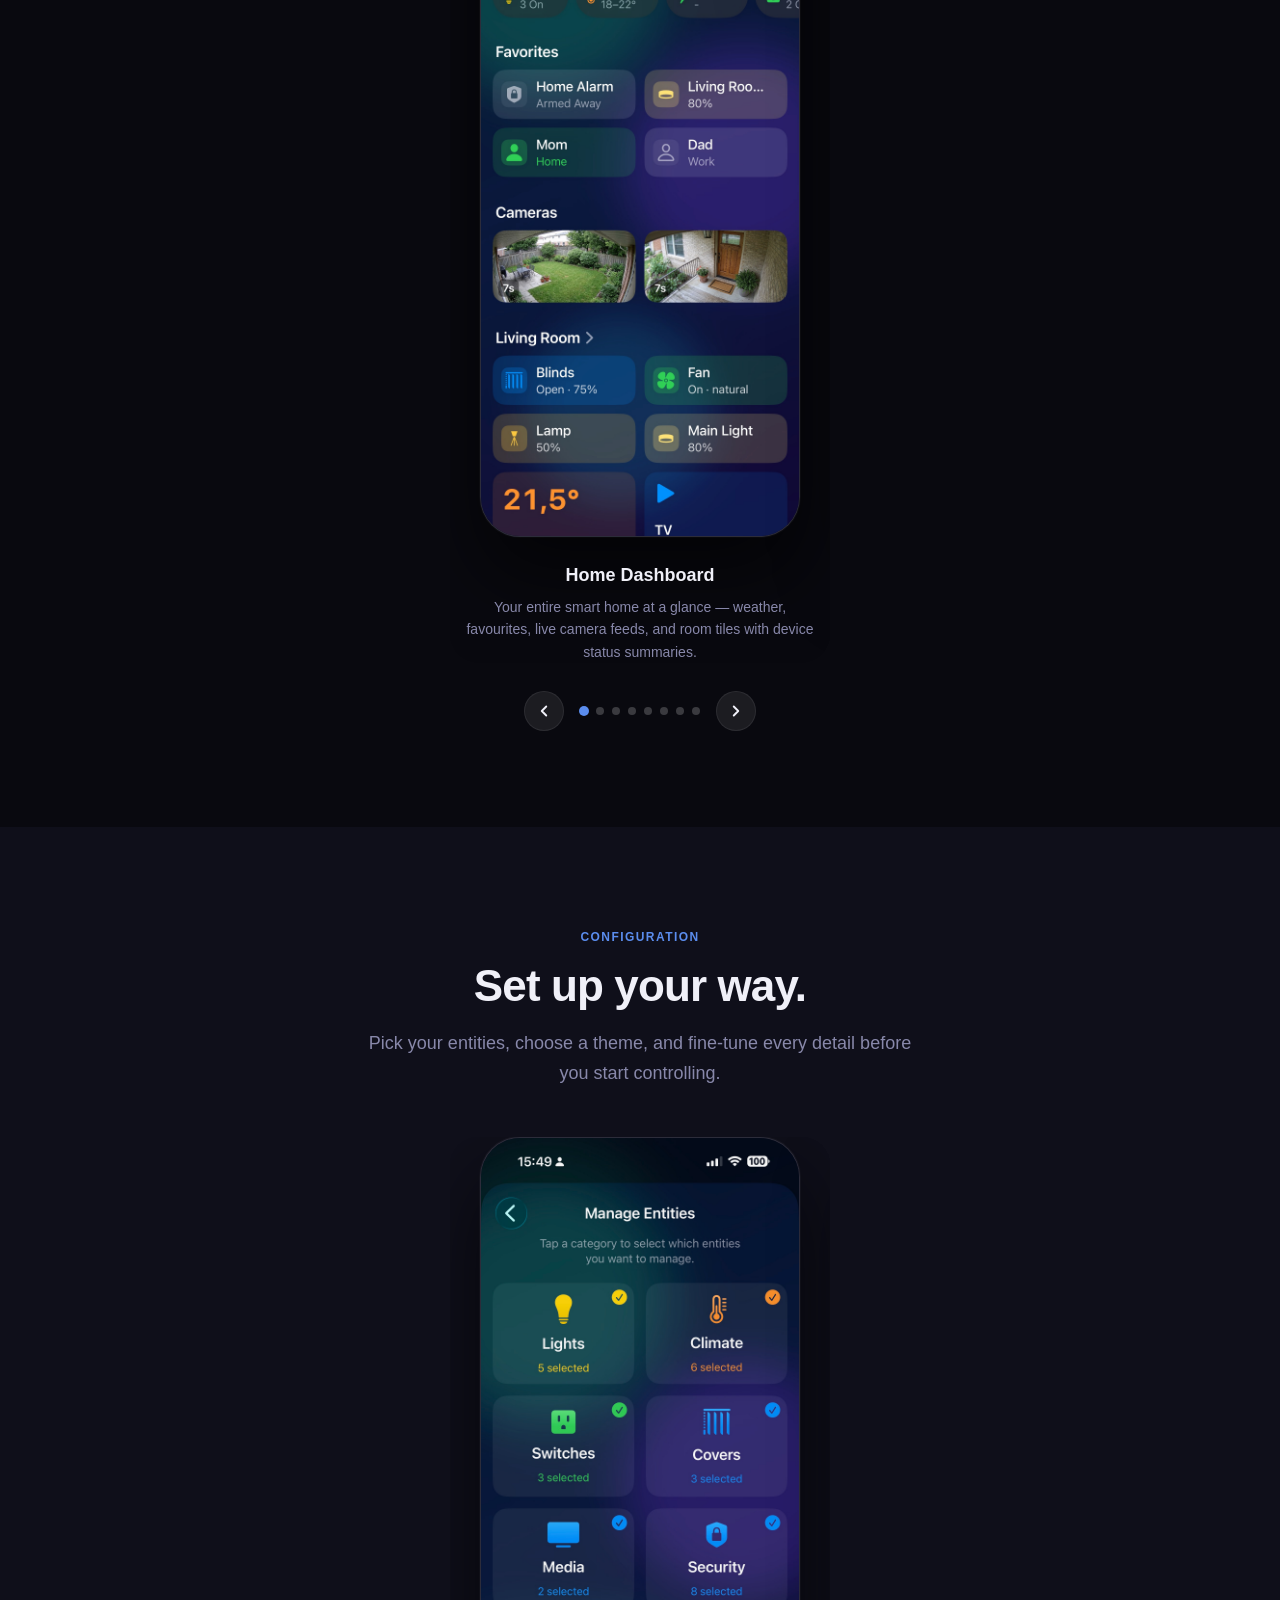
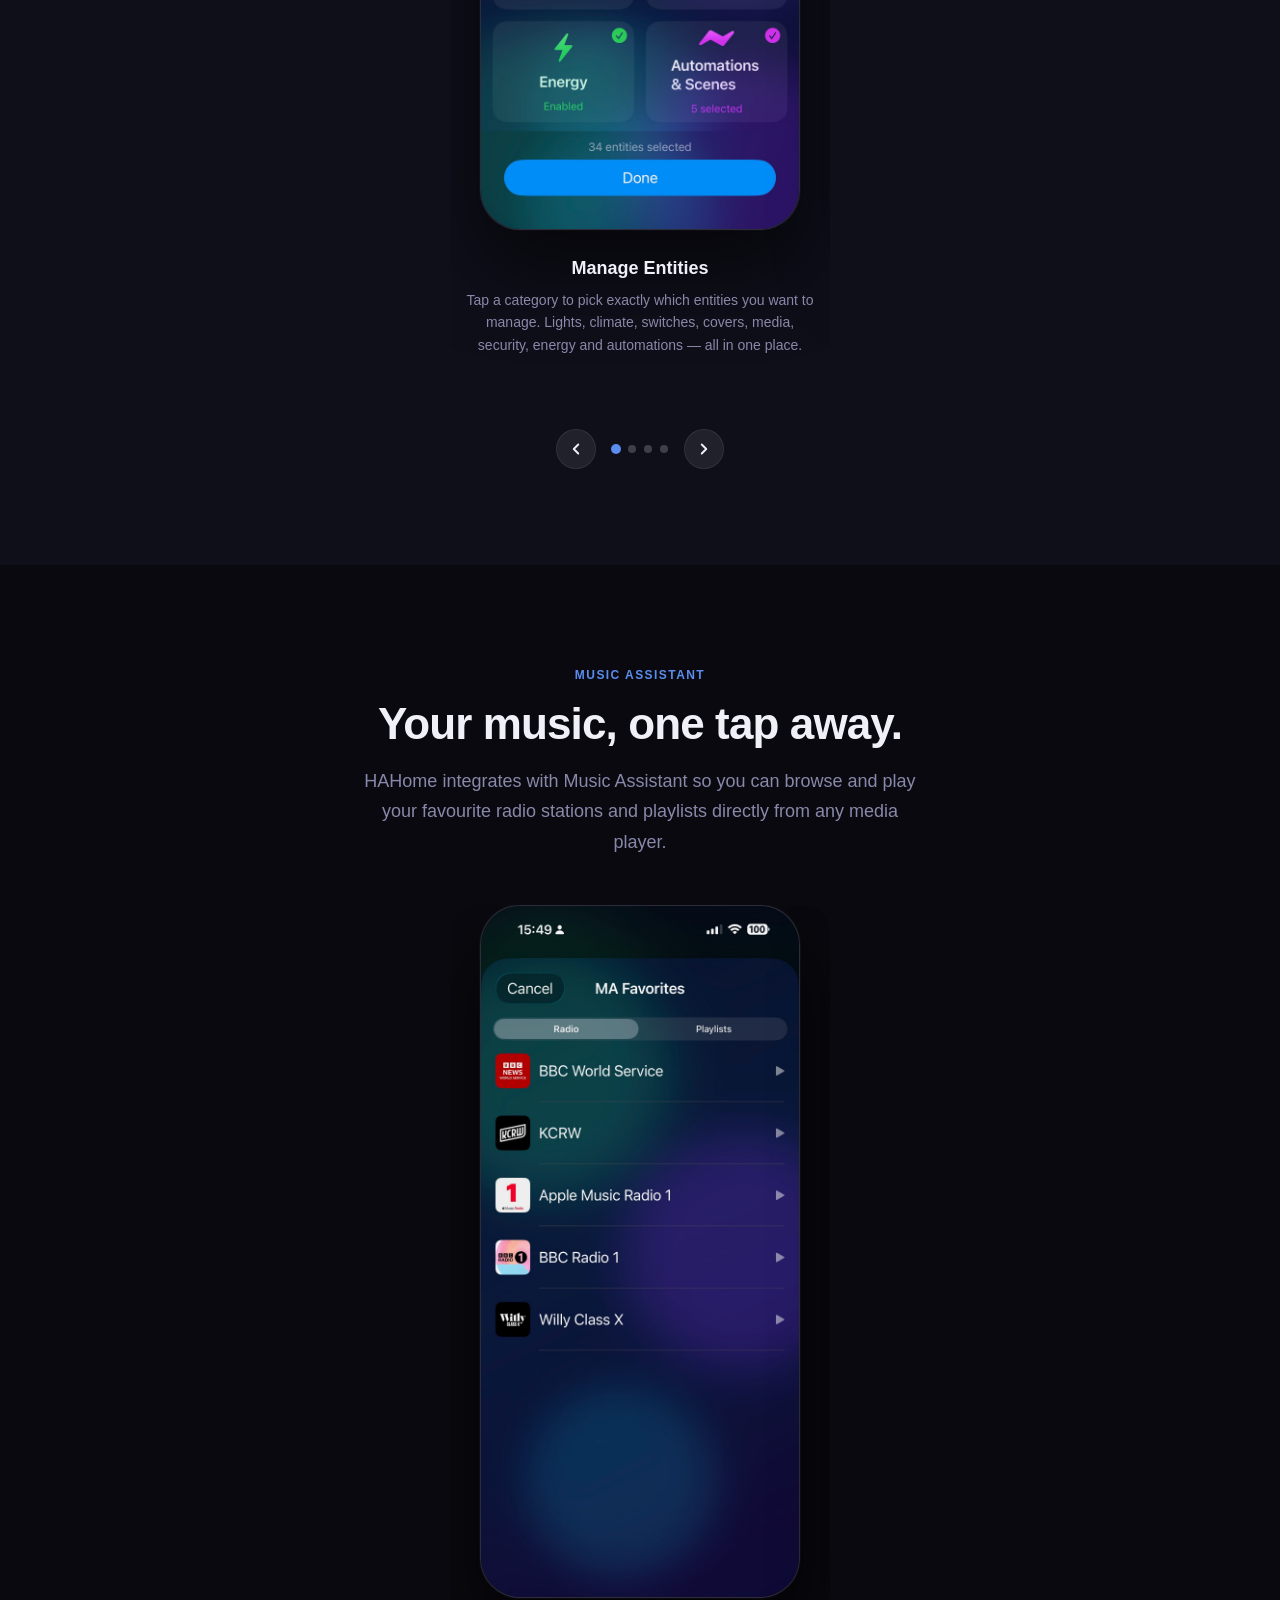
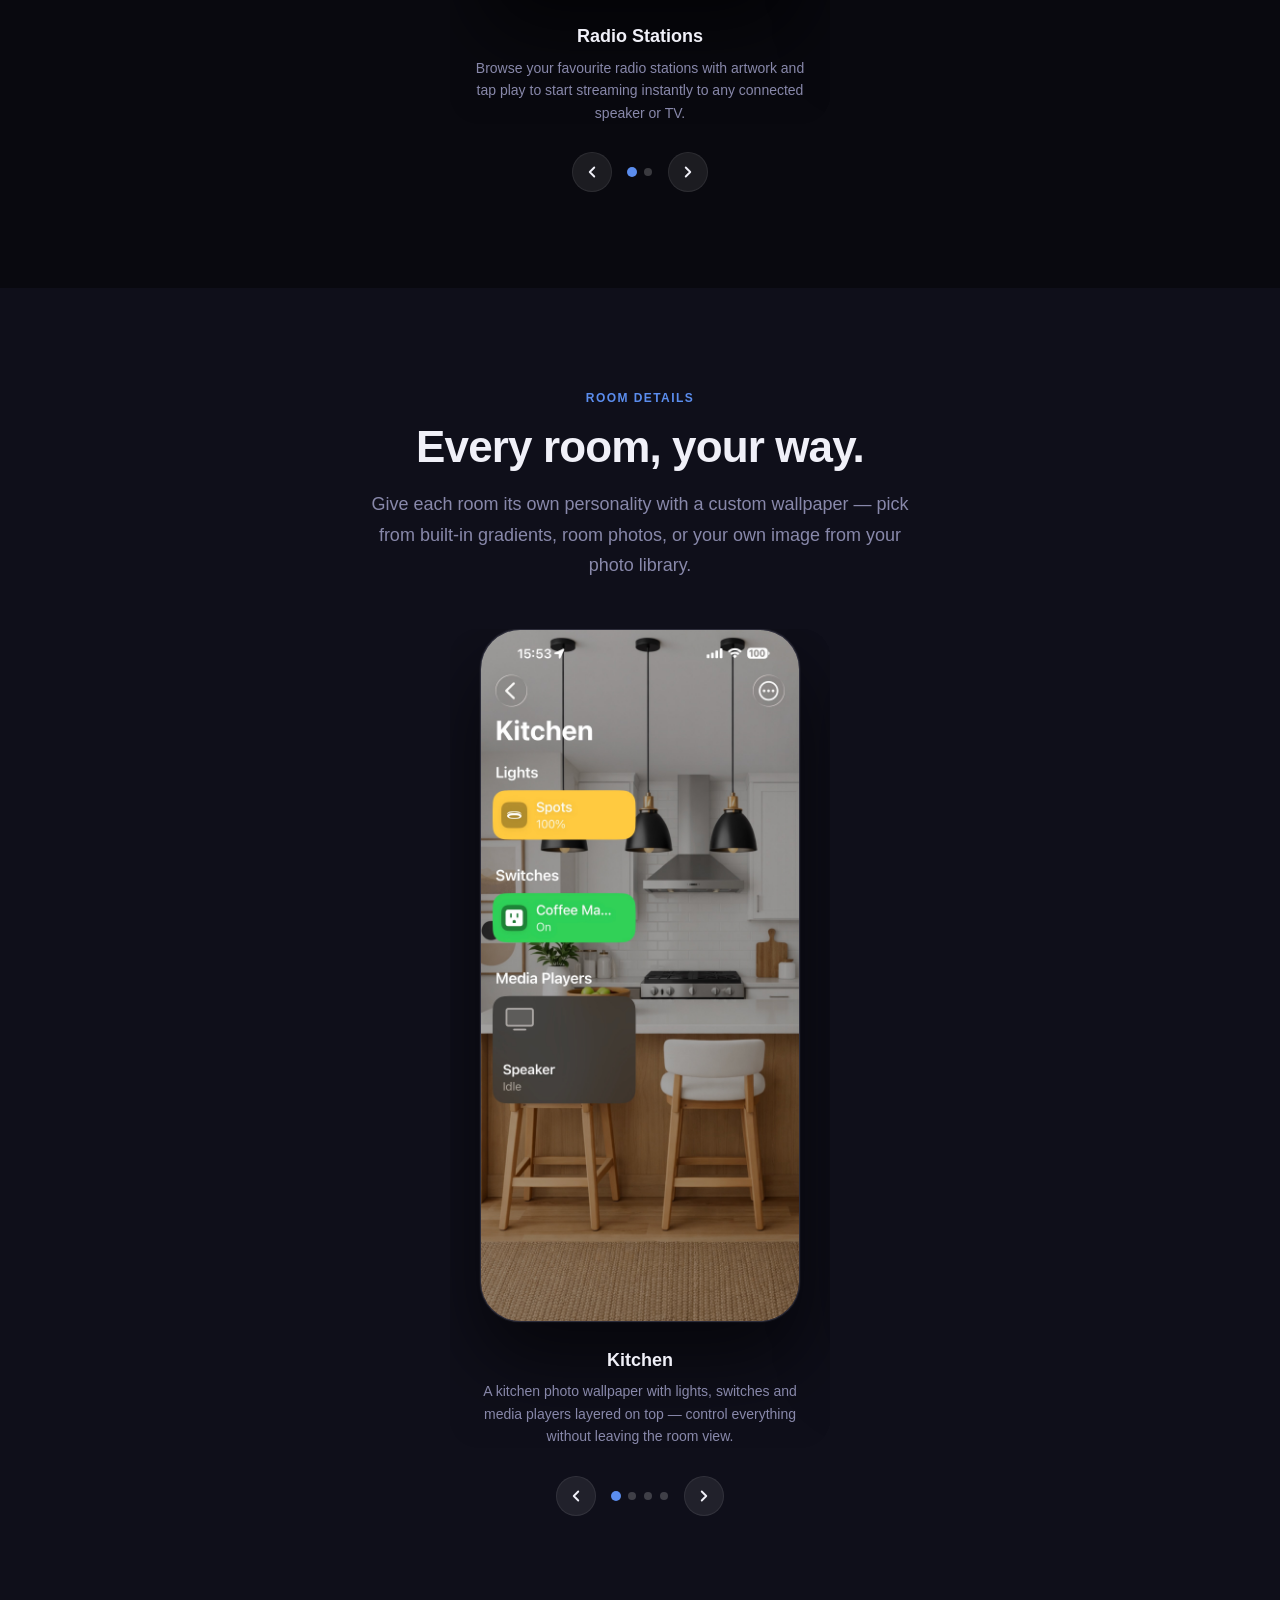
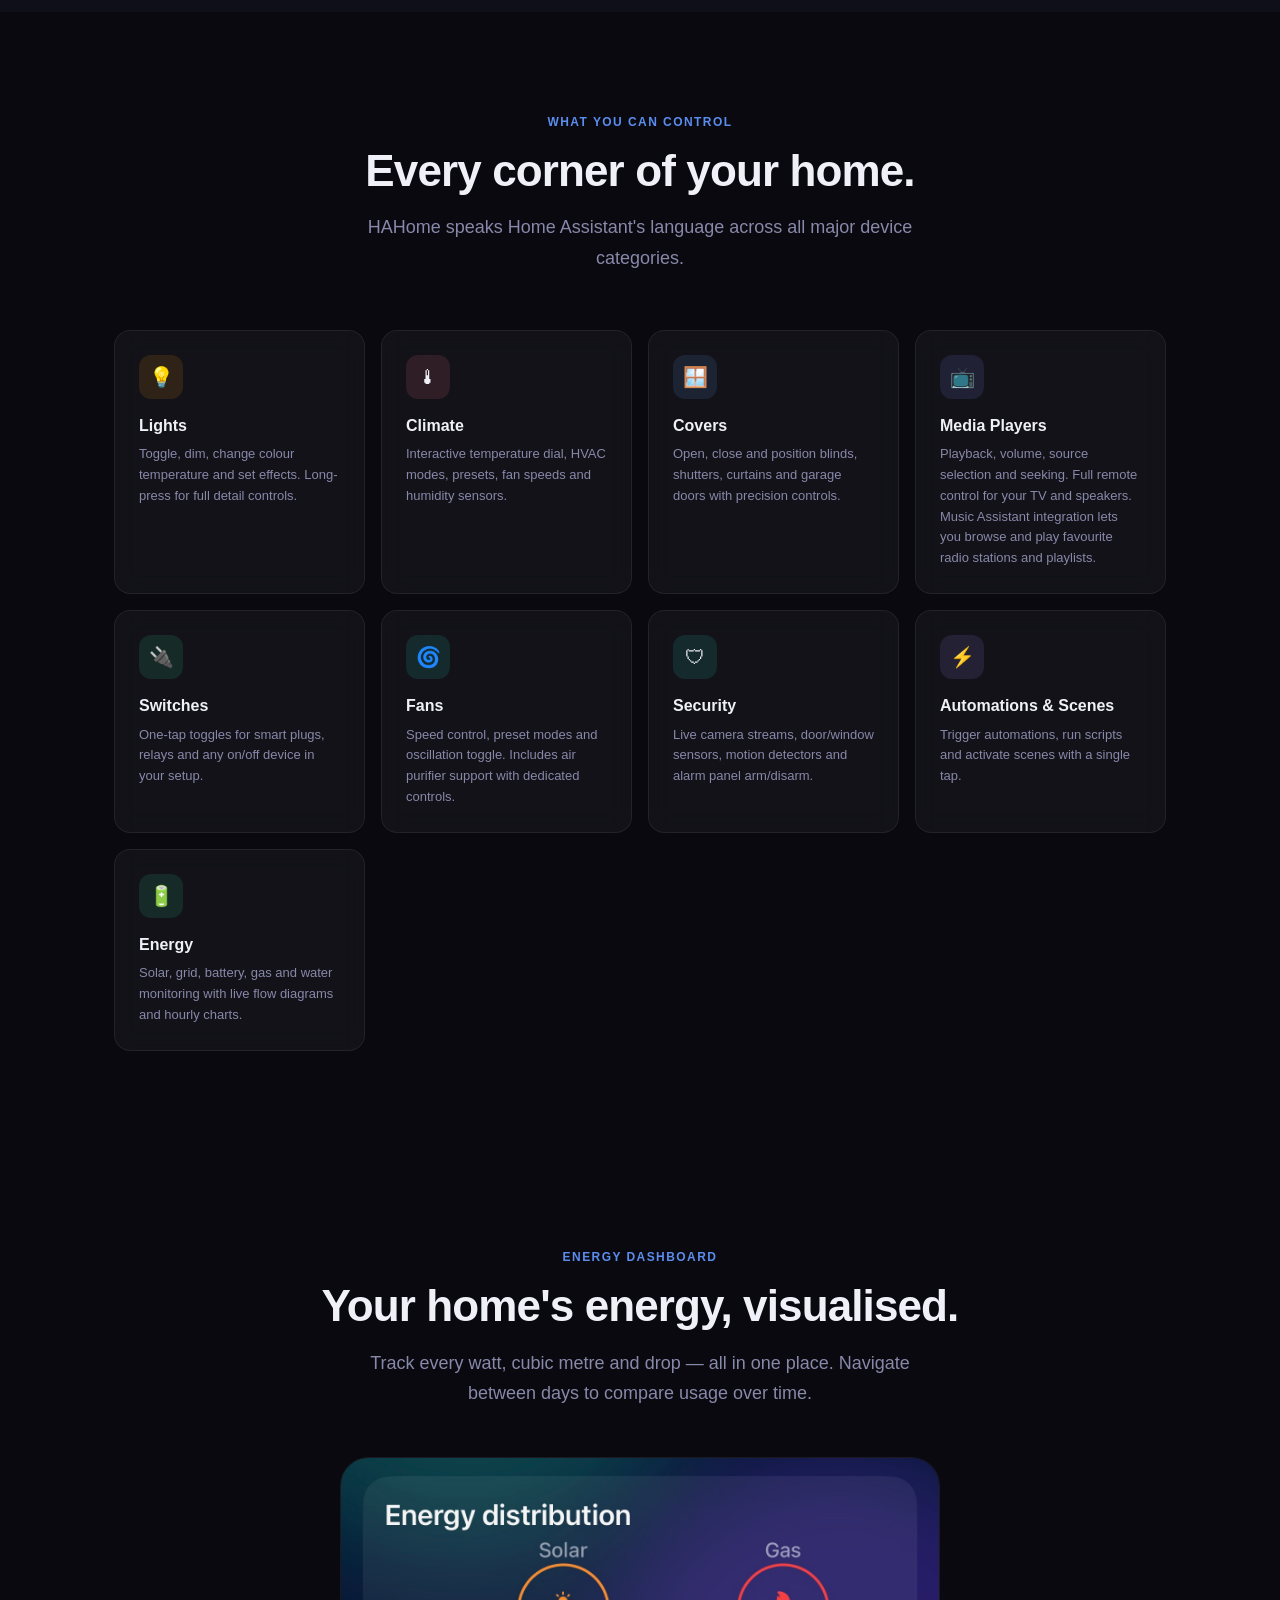
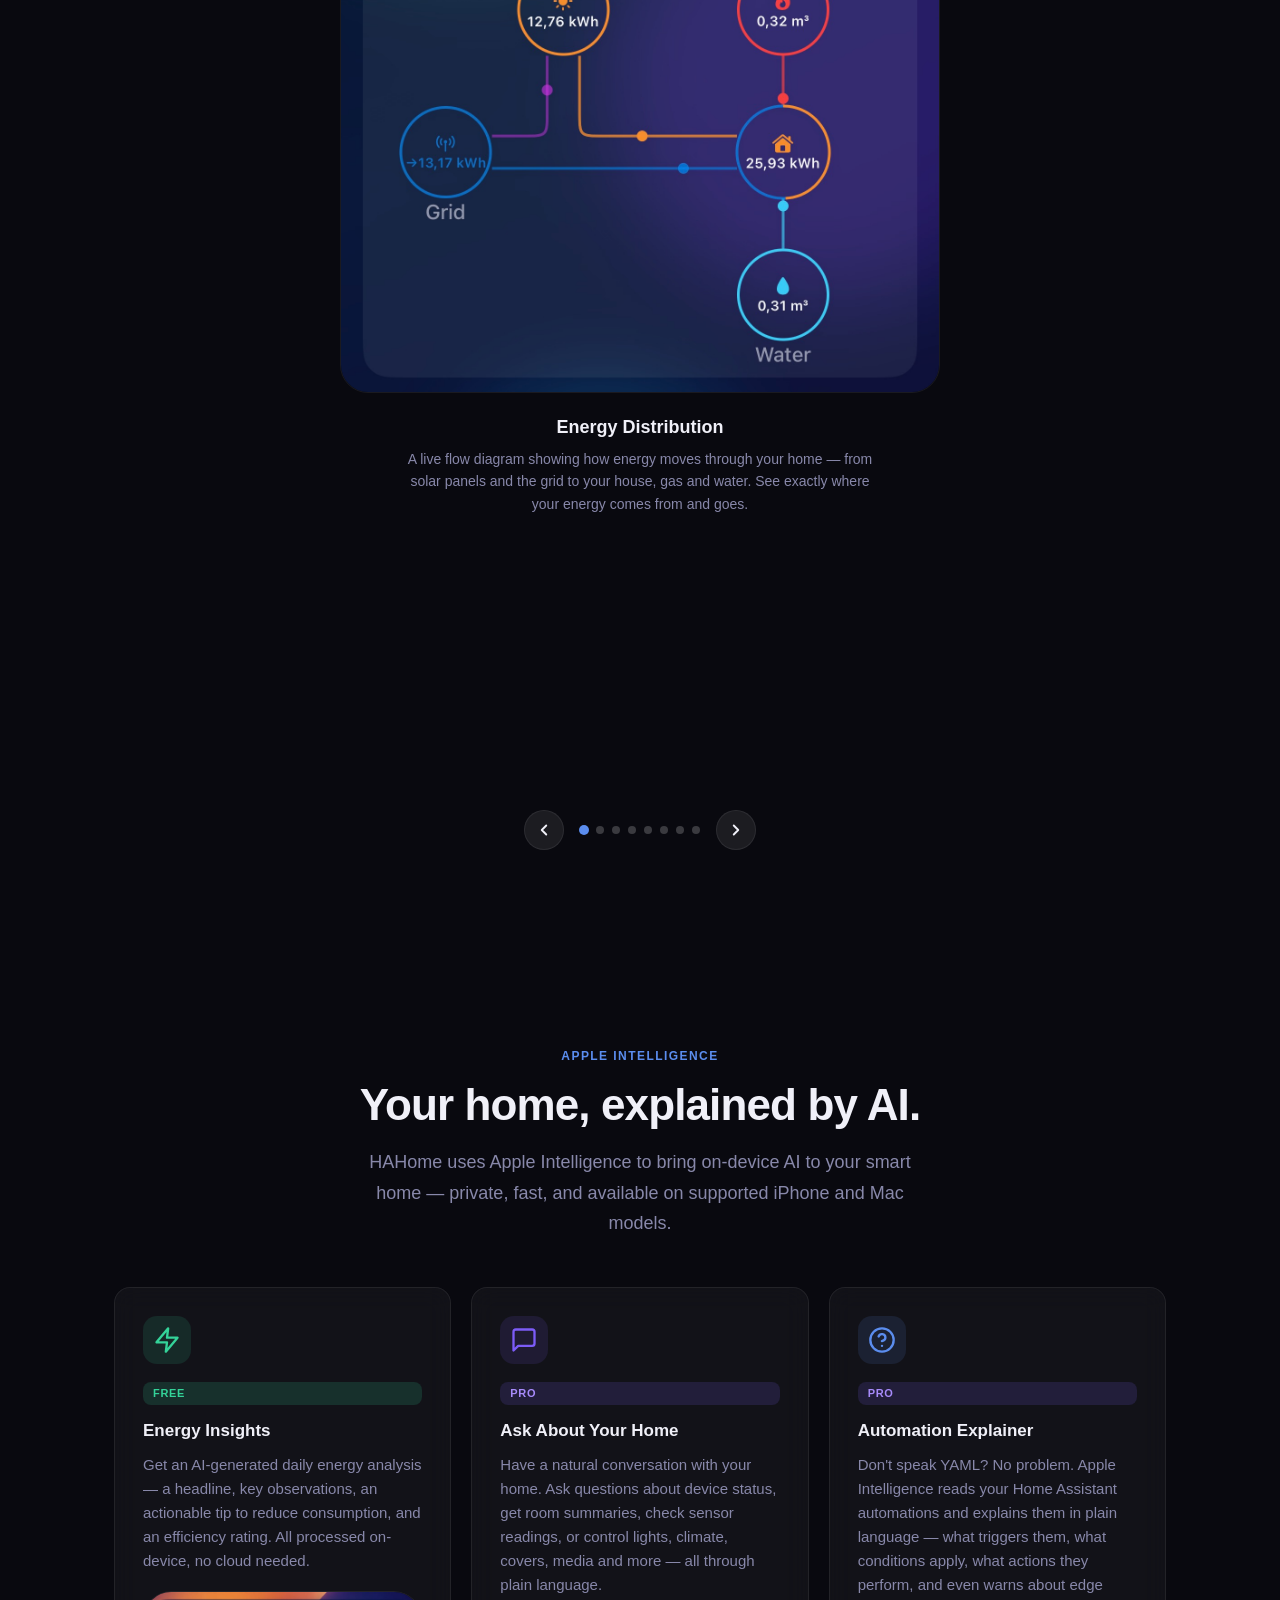
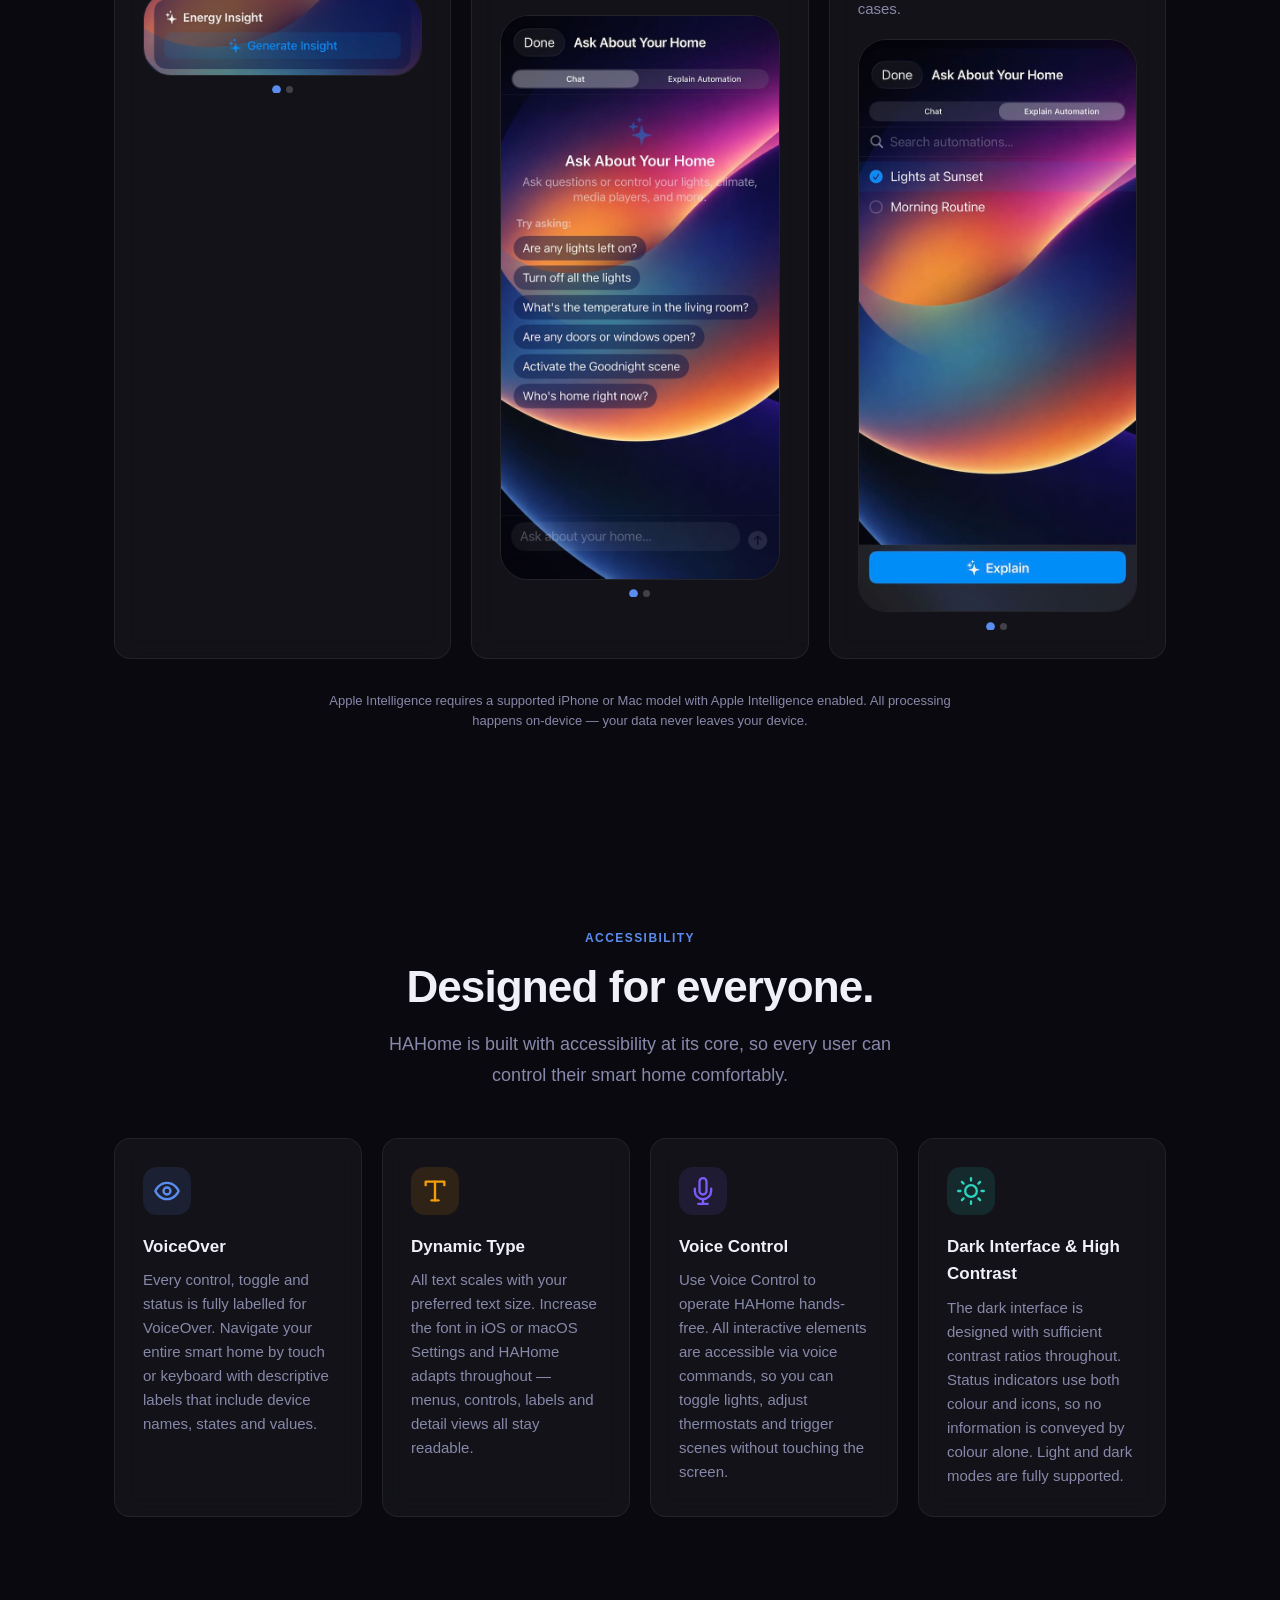
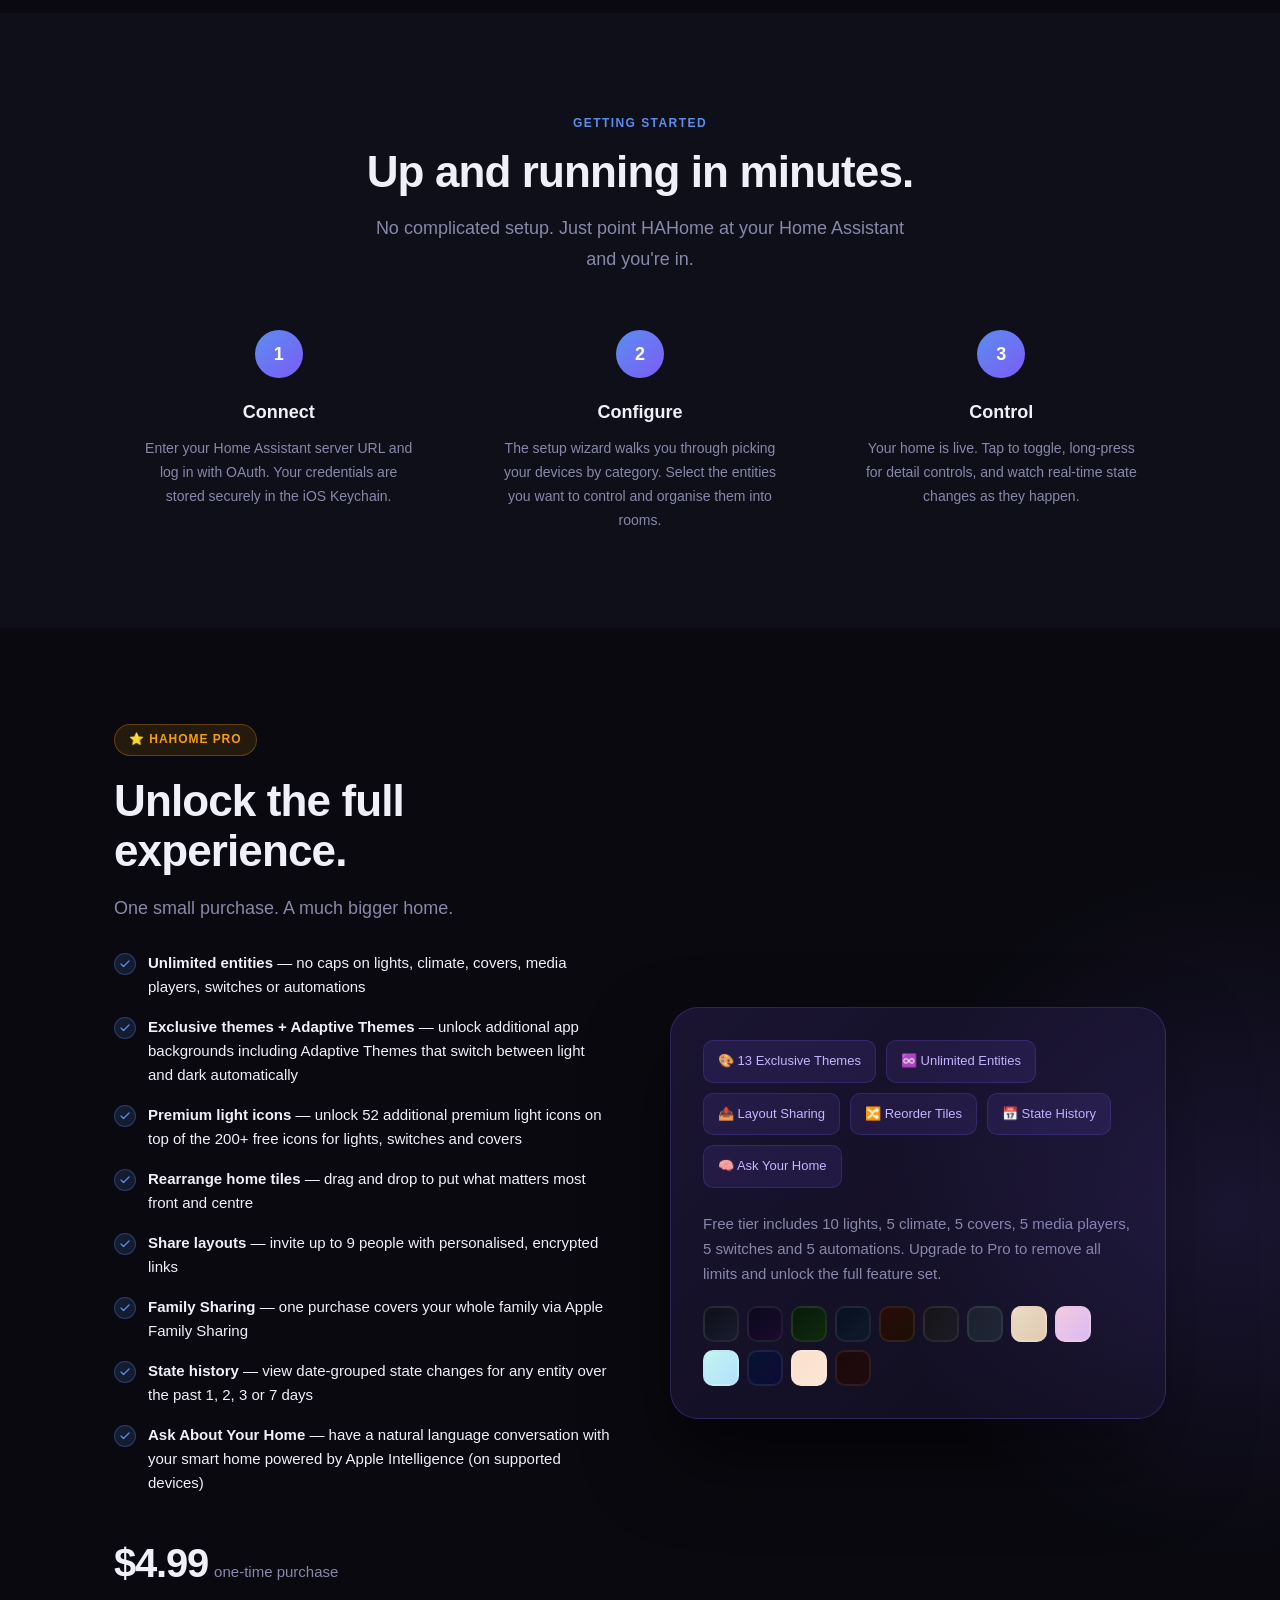
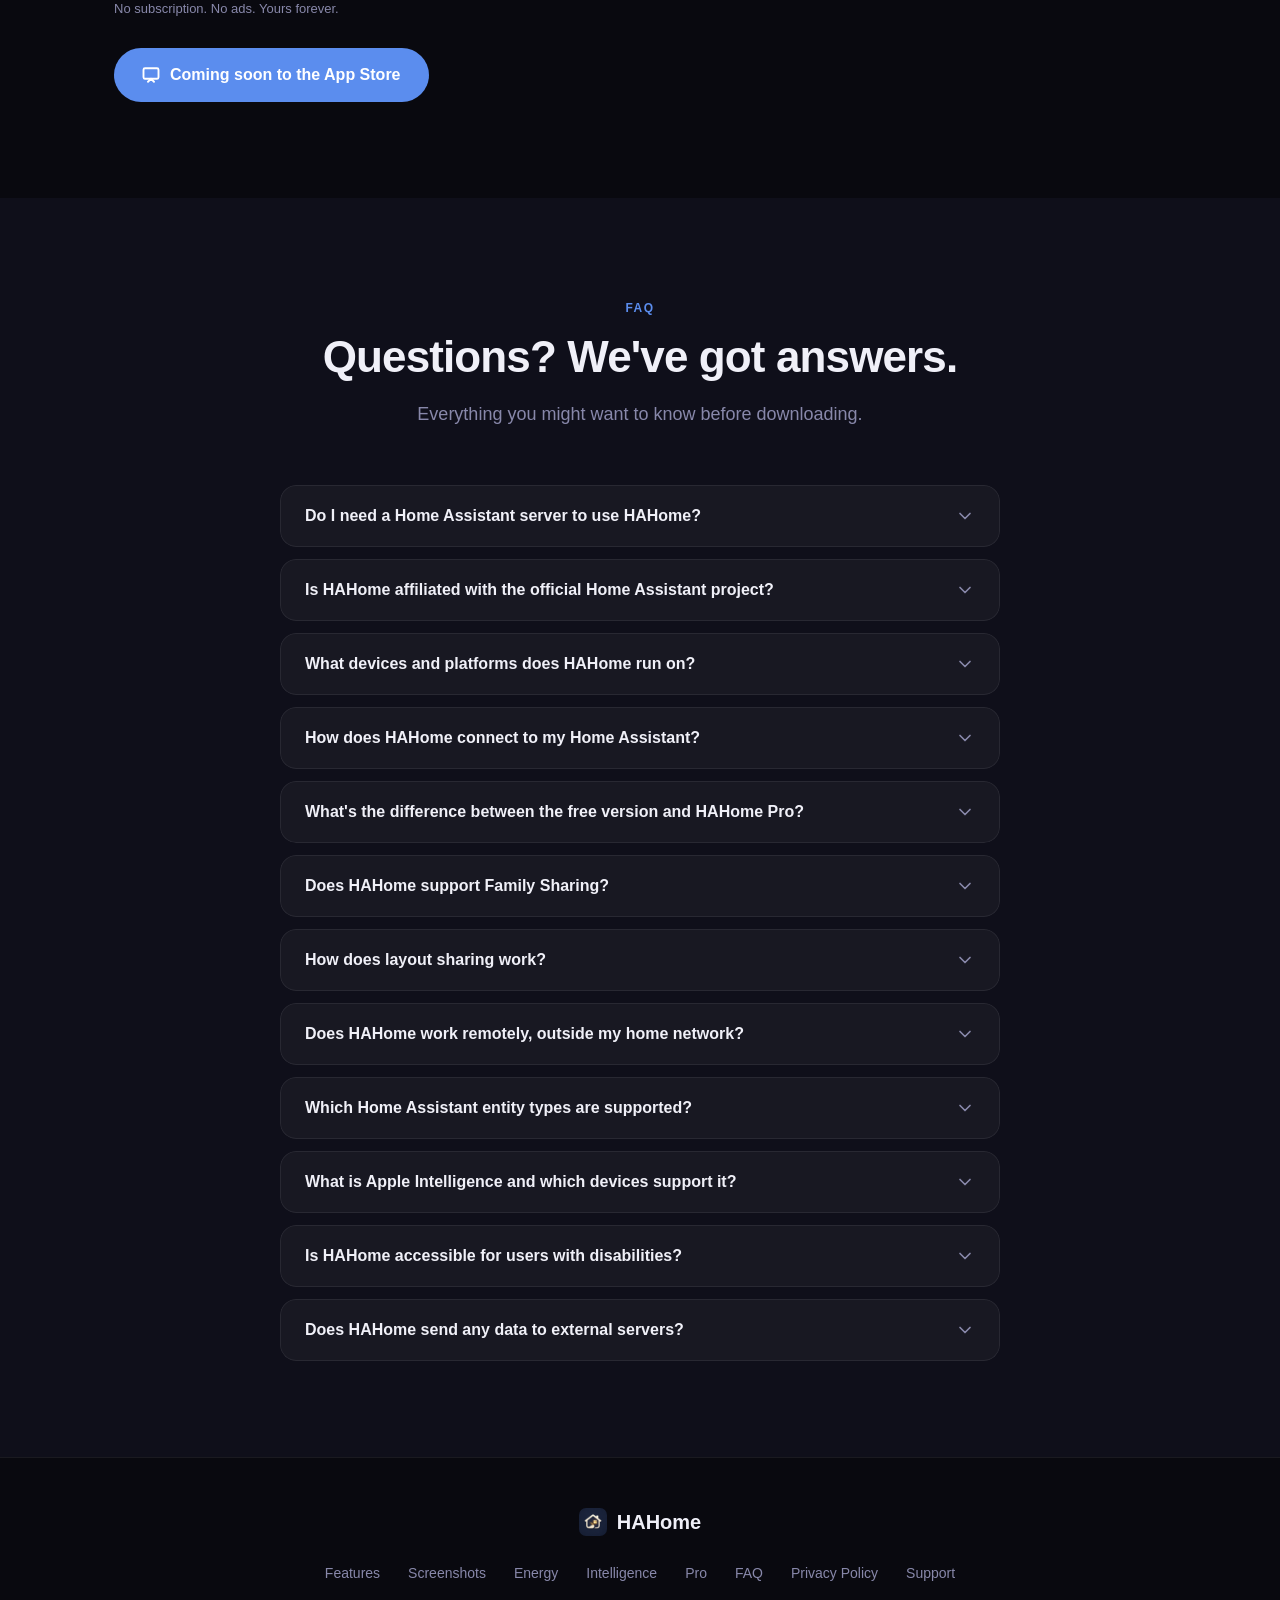
==== commit ecce2963: "update navigation on other pages as well as footers" ====
--- a/index.html
+++ b/index.html
@@ -1062,8 +1062,9 @@
 
       <div class="footer-links">
         <a href="#features" data-i18n="nav.features">Features</a>
-        <a href="#domains" data-i18n="nav.control">Control</a>
-        <a href="#how" data-i18n="nav.setup">Setup</a>
+        <a href="#screenshots" data-i18n="nav.screenshots">Screenshots</a>
+        <a href="#energy-showcase" data-i18n="nav.energy">Energy</a>
+        <a href="#intelligence" data-i18n="nav.intelligence">Intelligence</a>
         <a href="#pro" data-i18n="nav.pro">Pro</a>
         <a href="#faq" data-i18n="nav.faq">FAQ</a>
         <a href="privacy.html" data-i18n="footer.privacy">Privacy Policy</a>
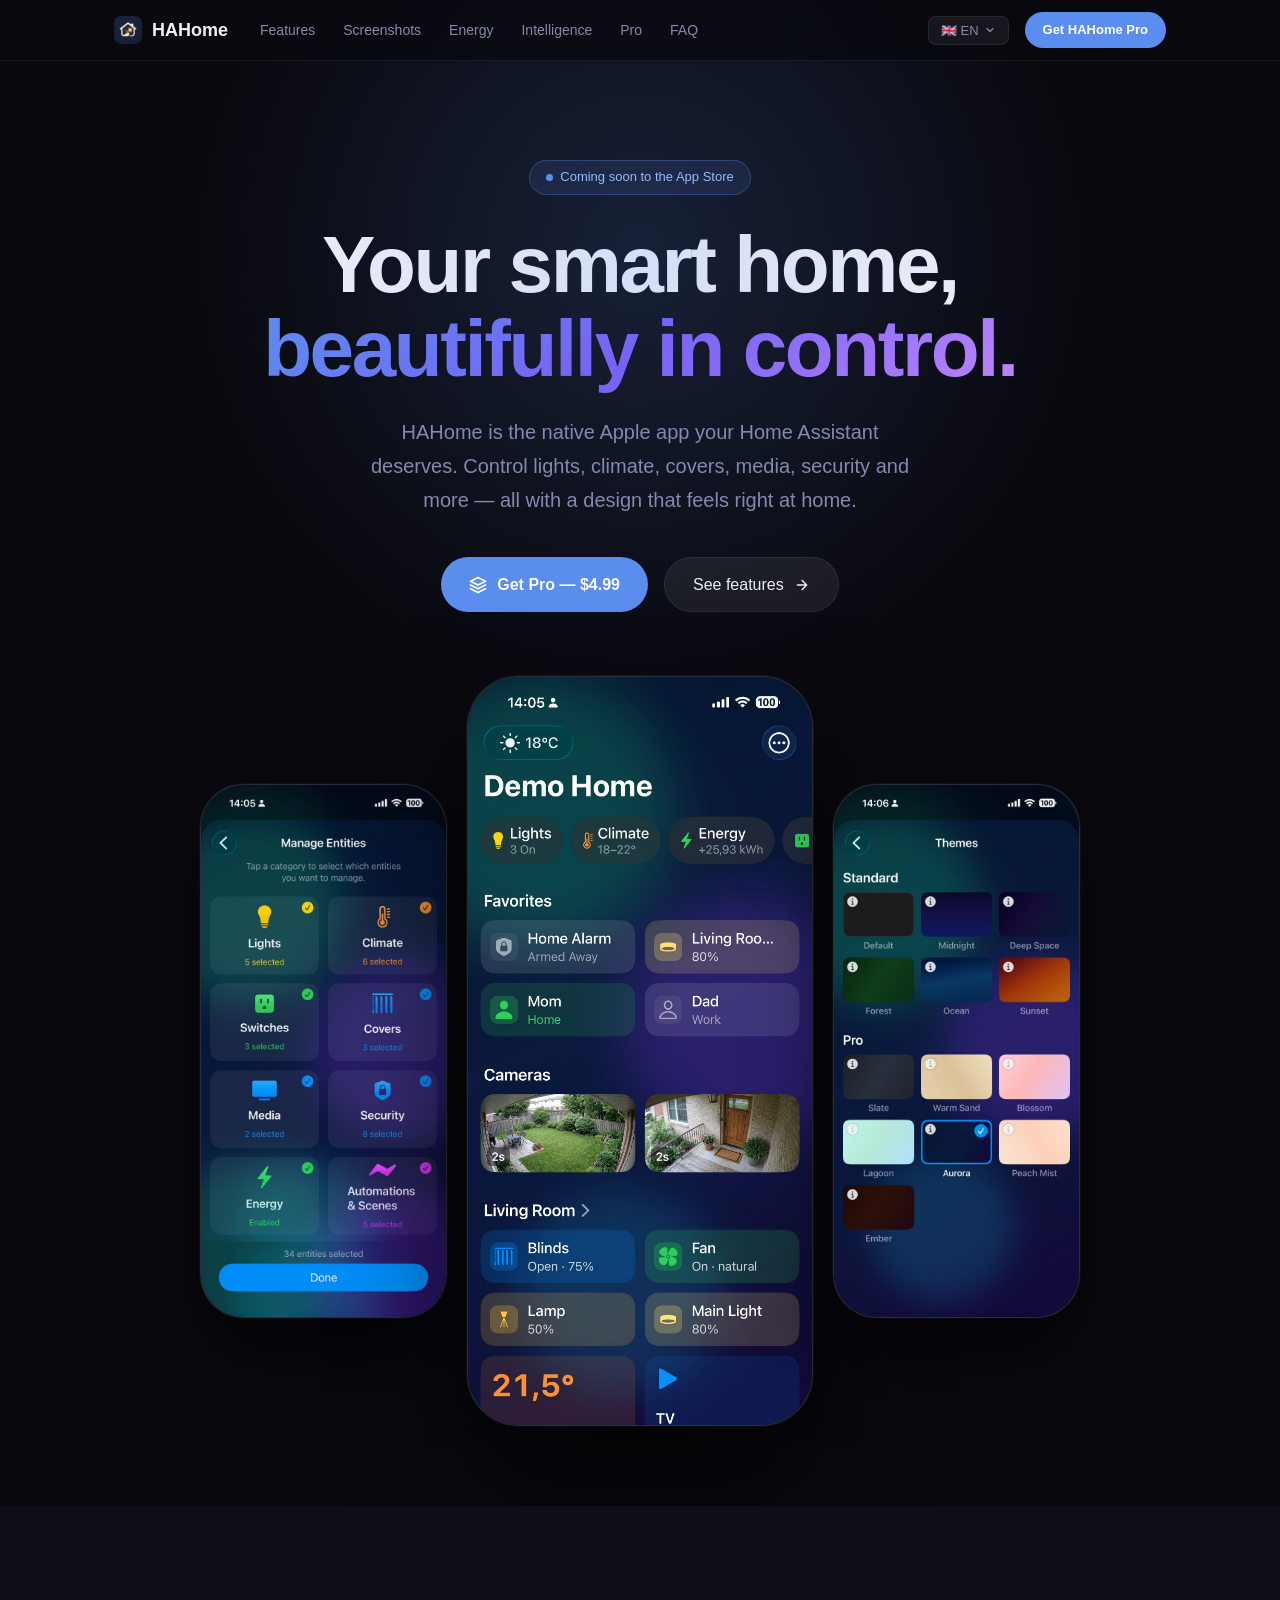
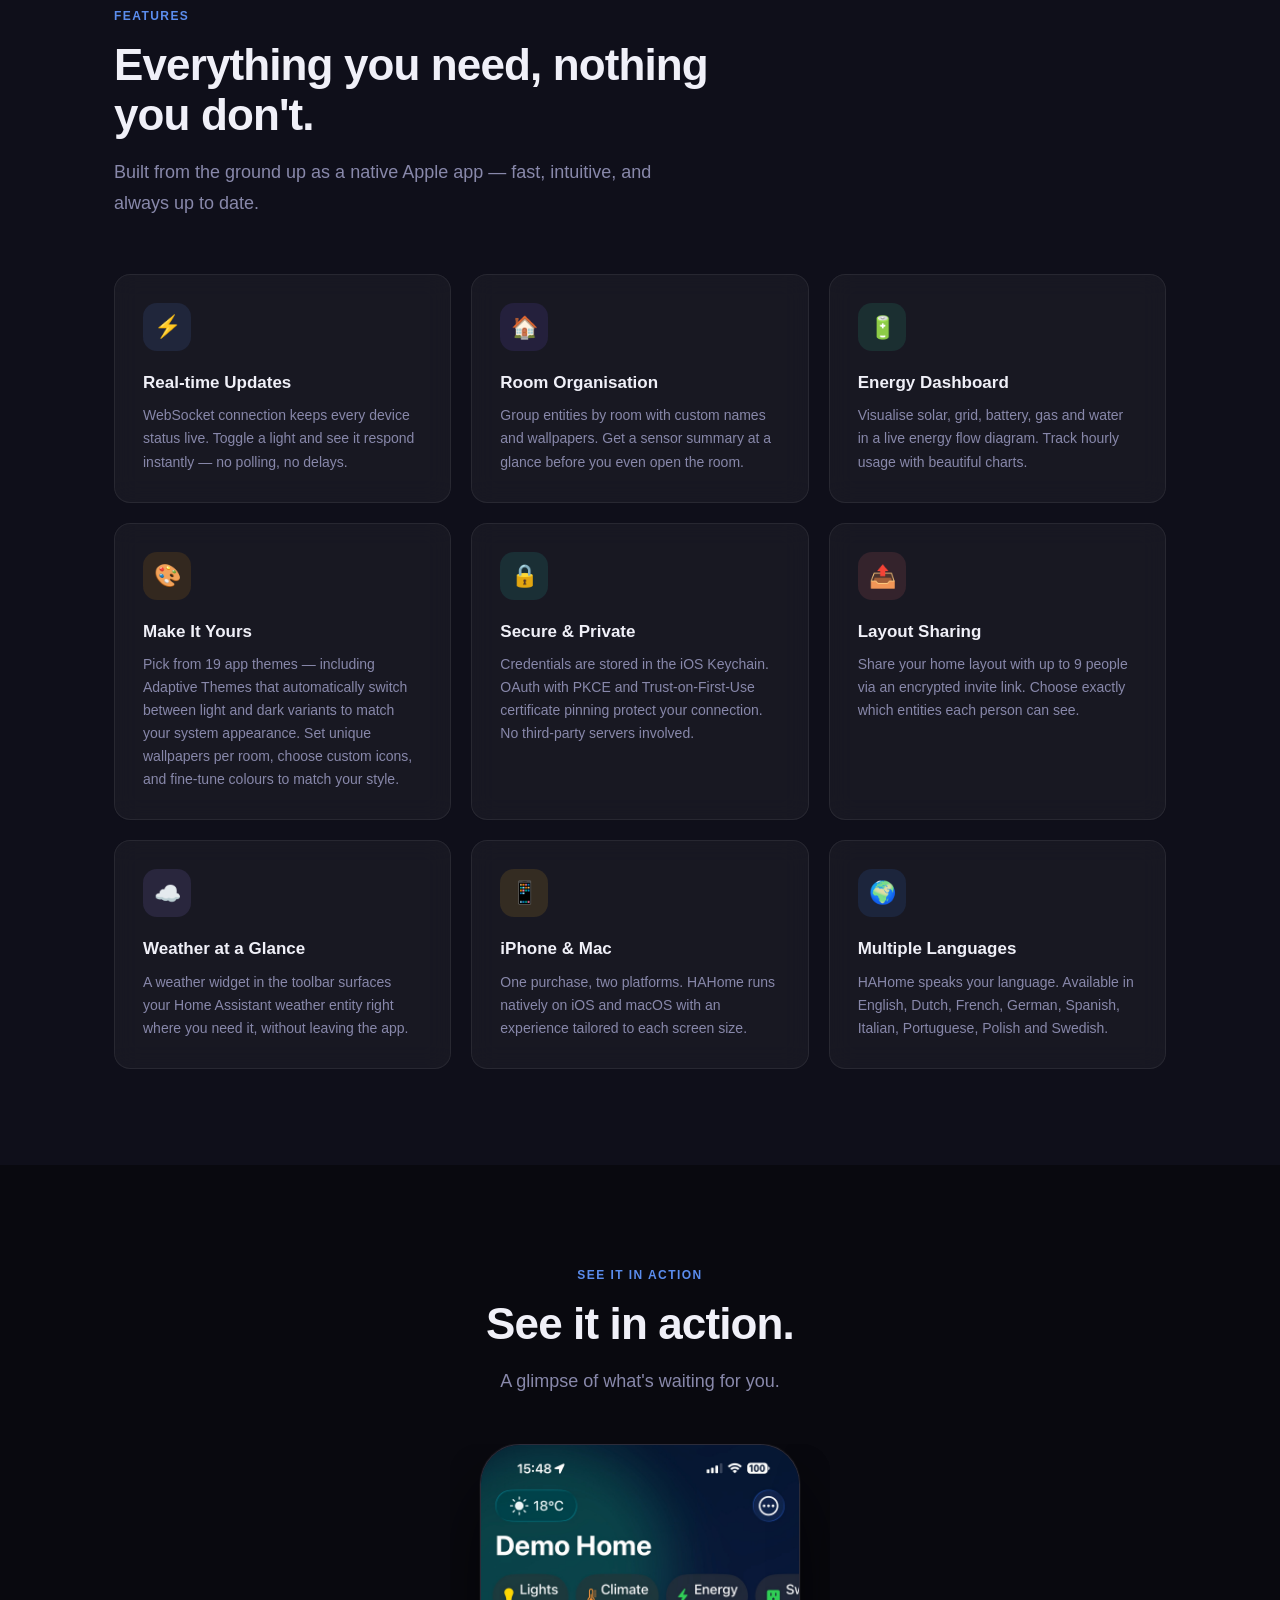
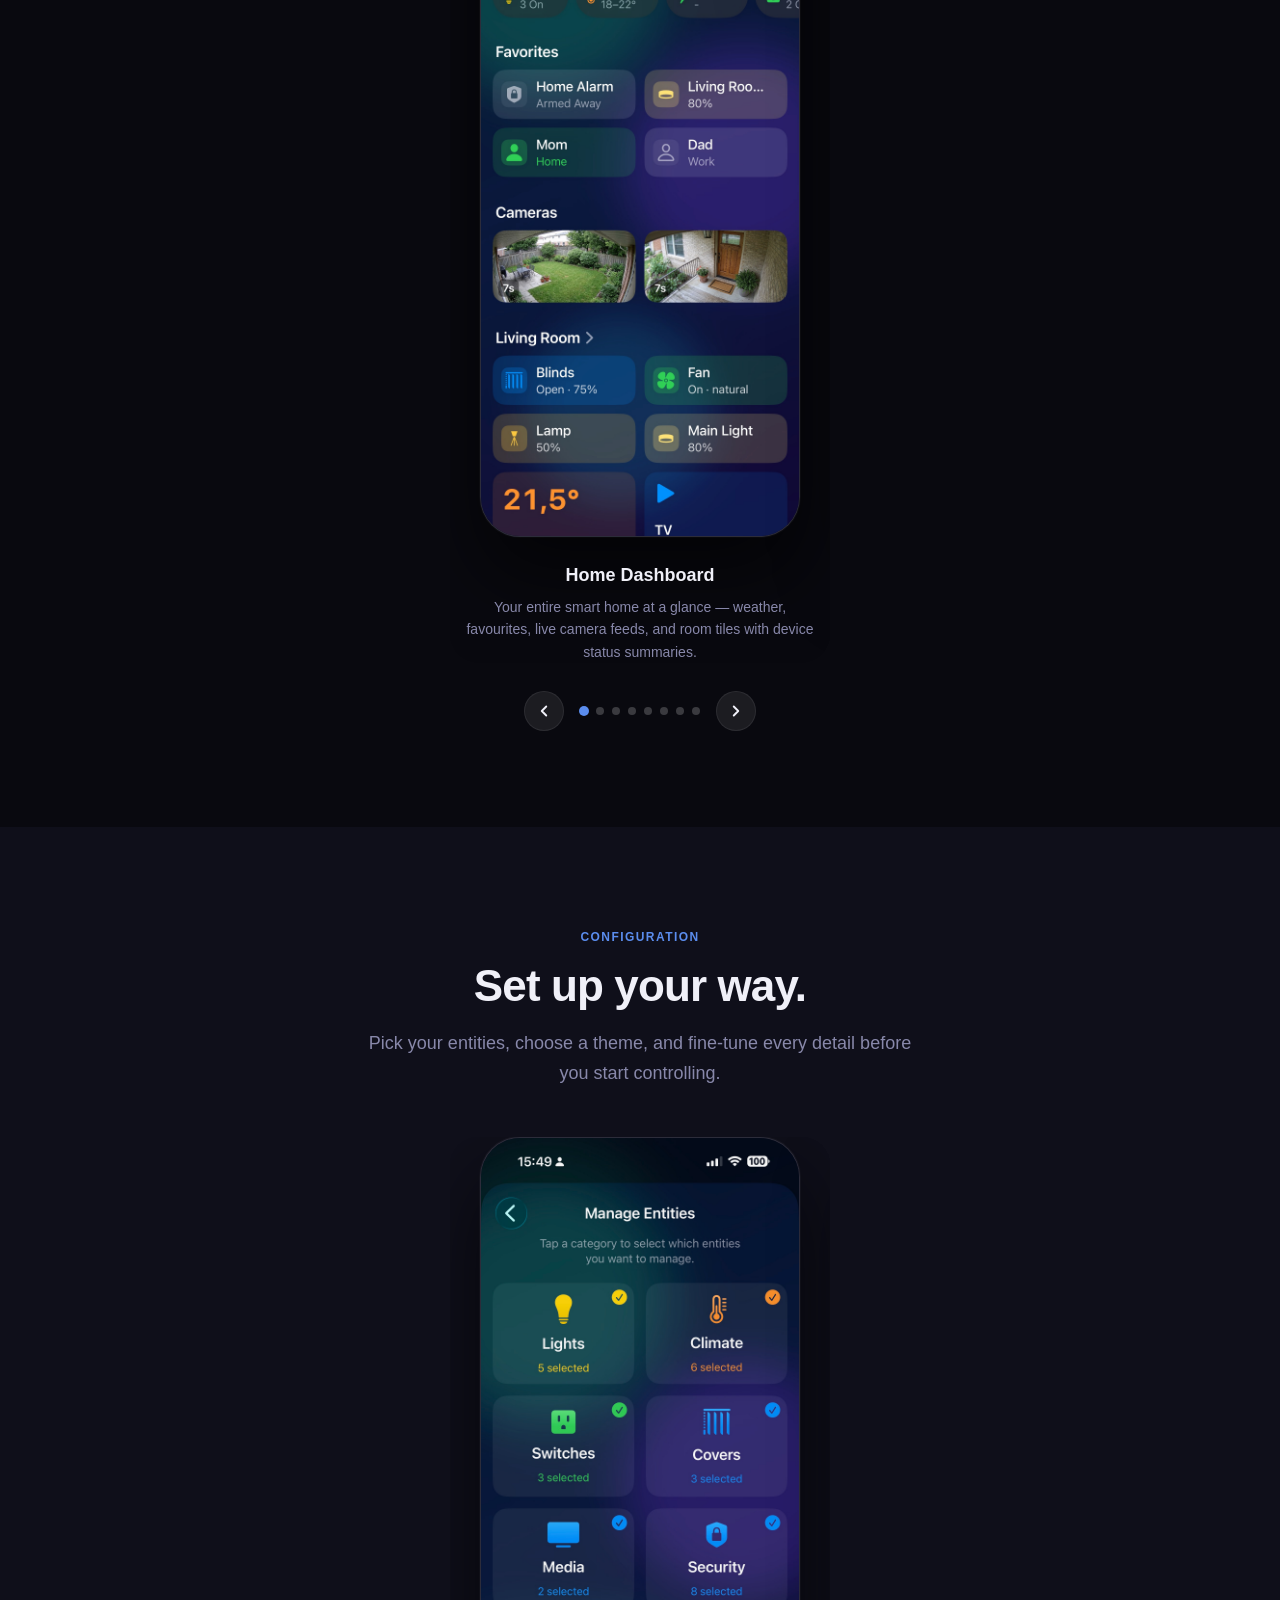
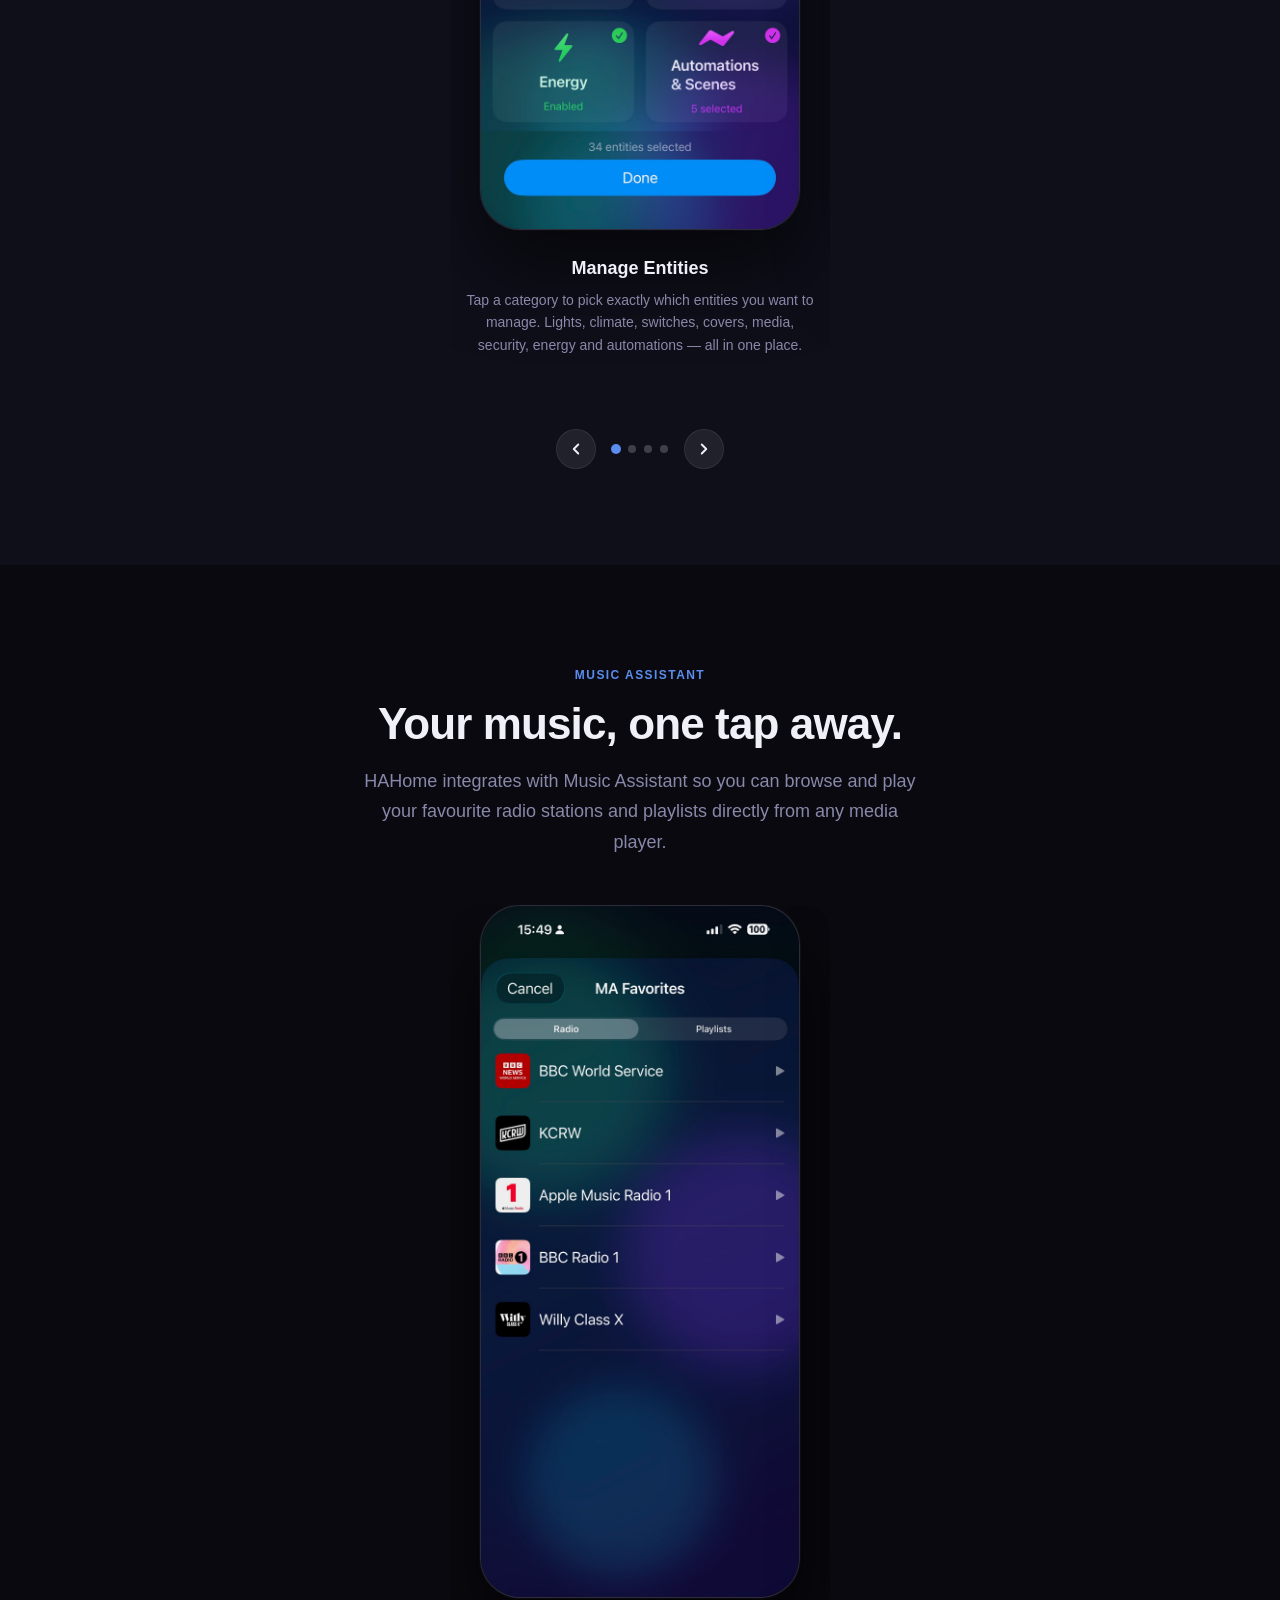
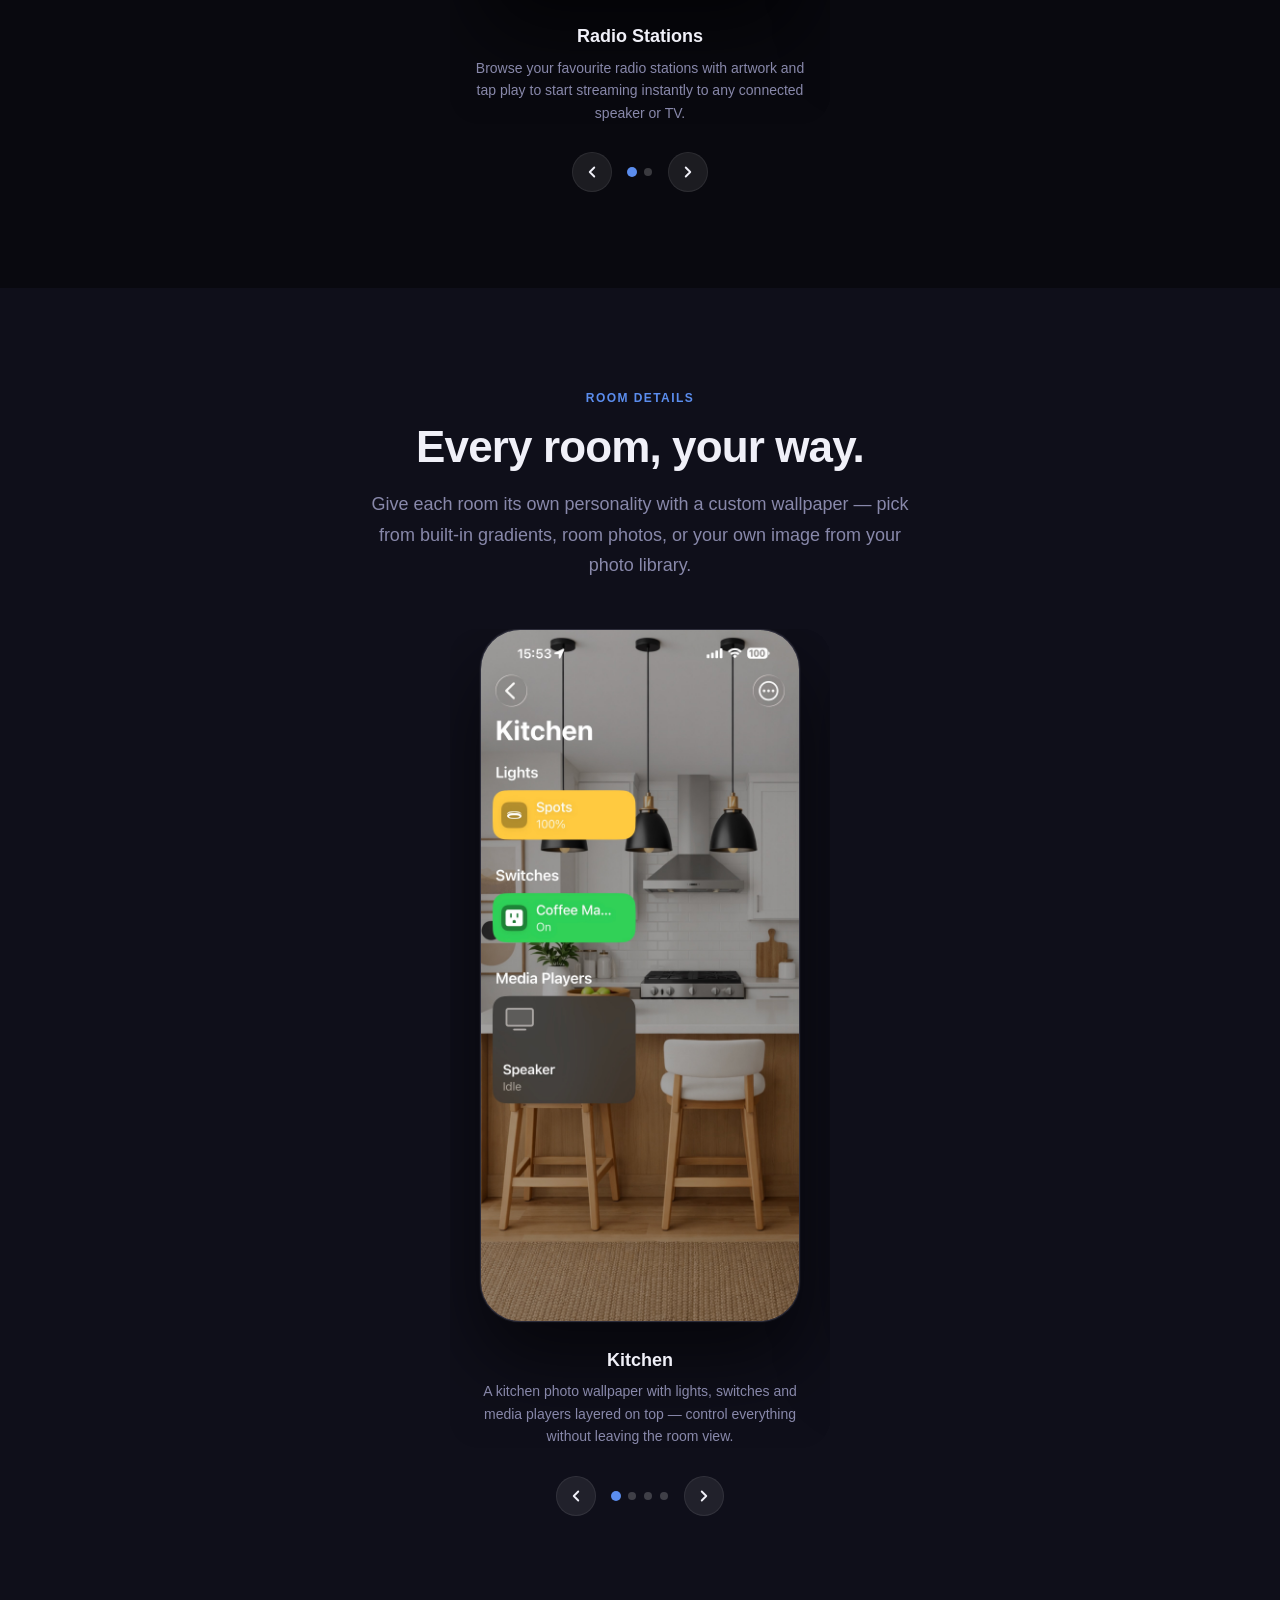
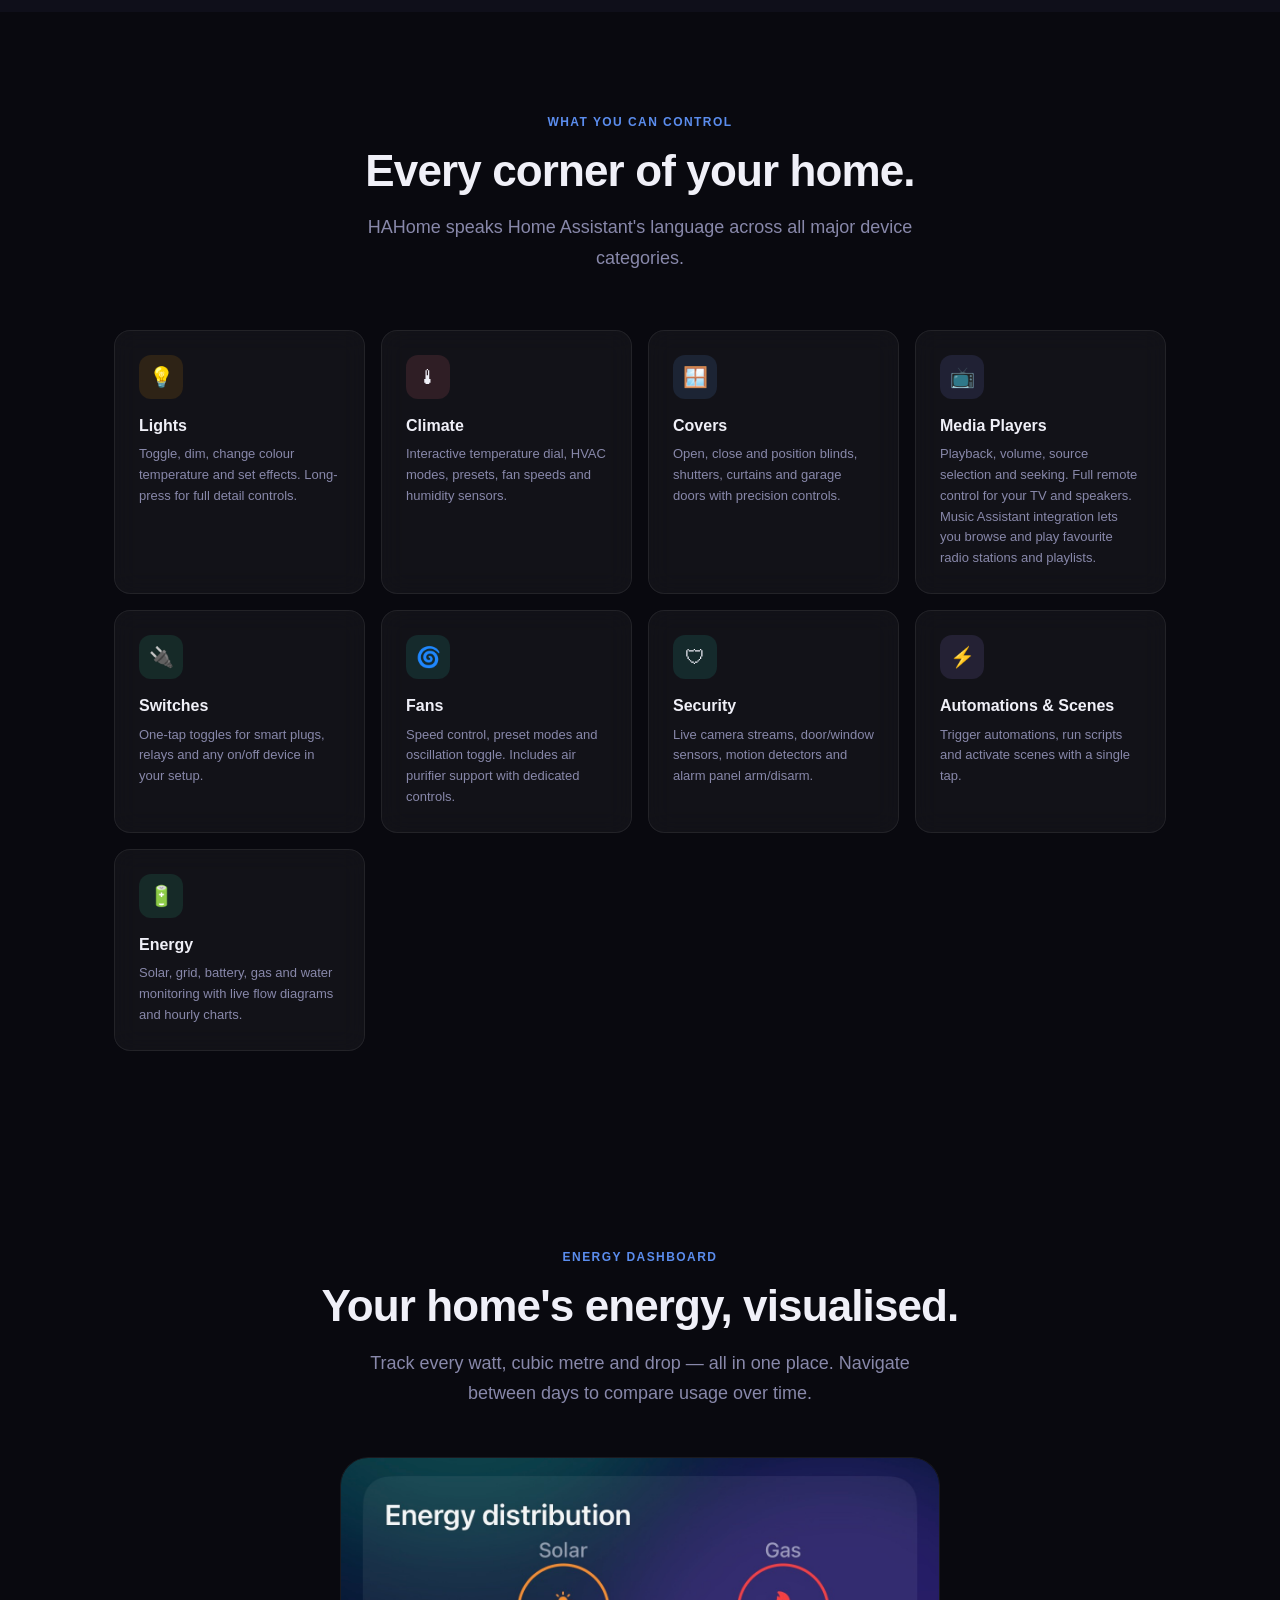
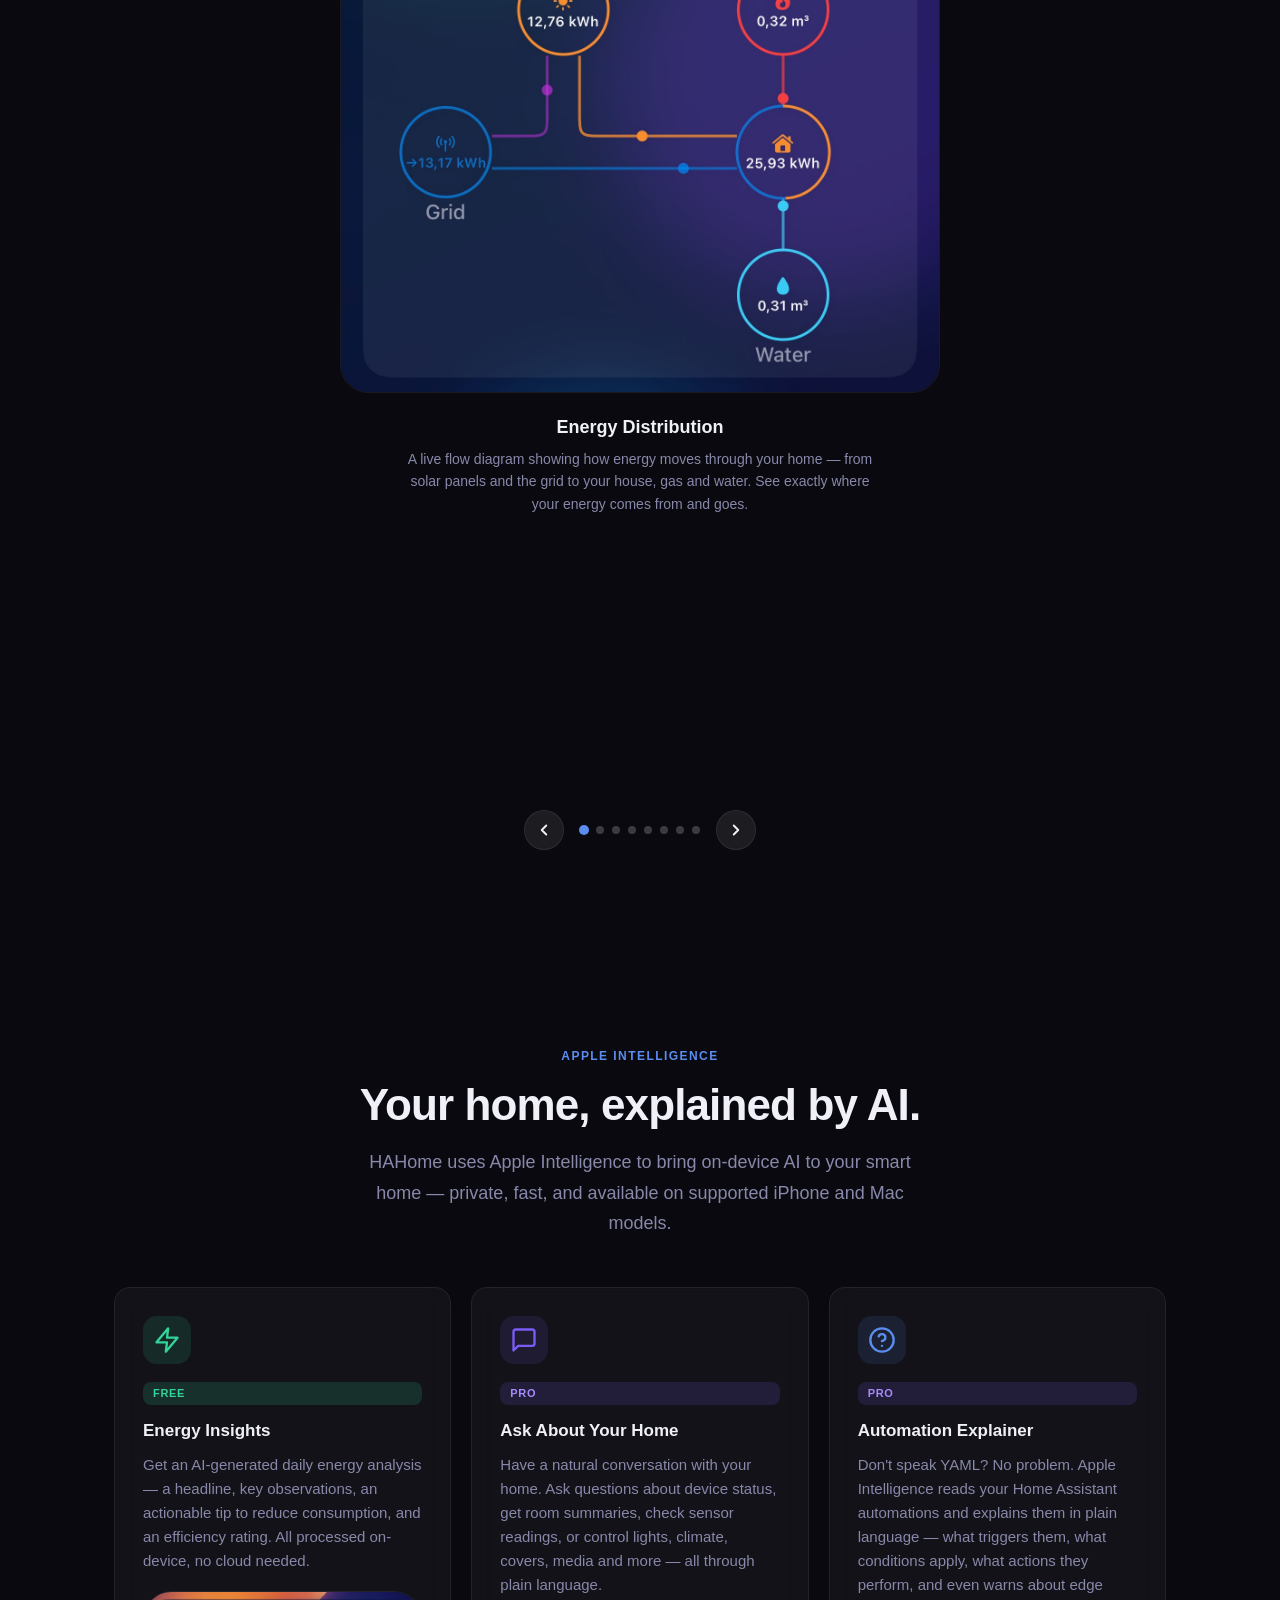
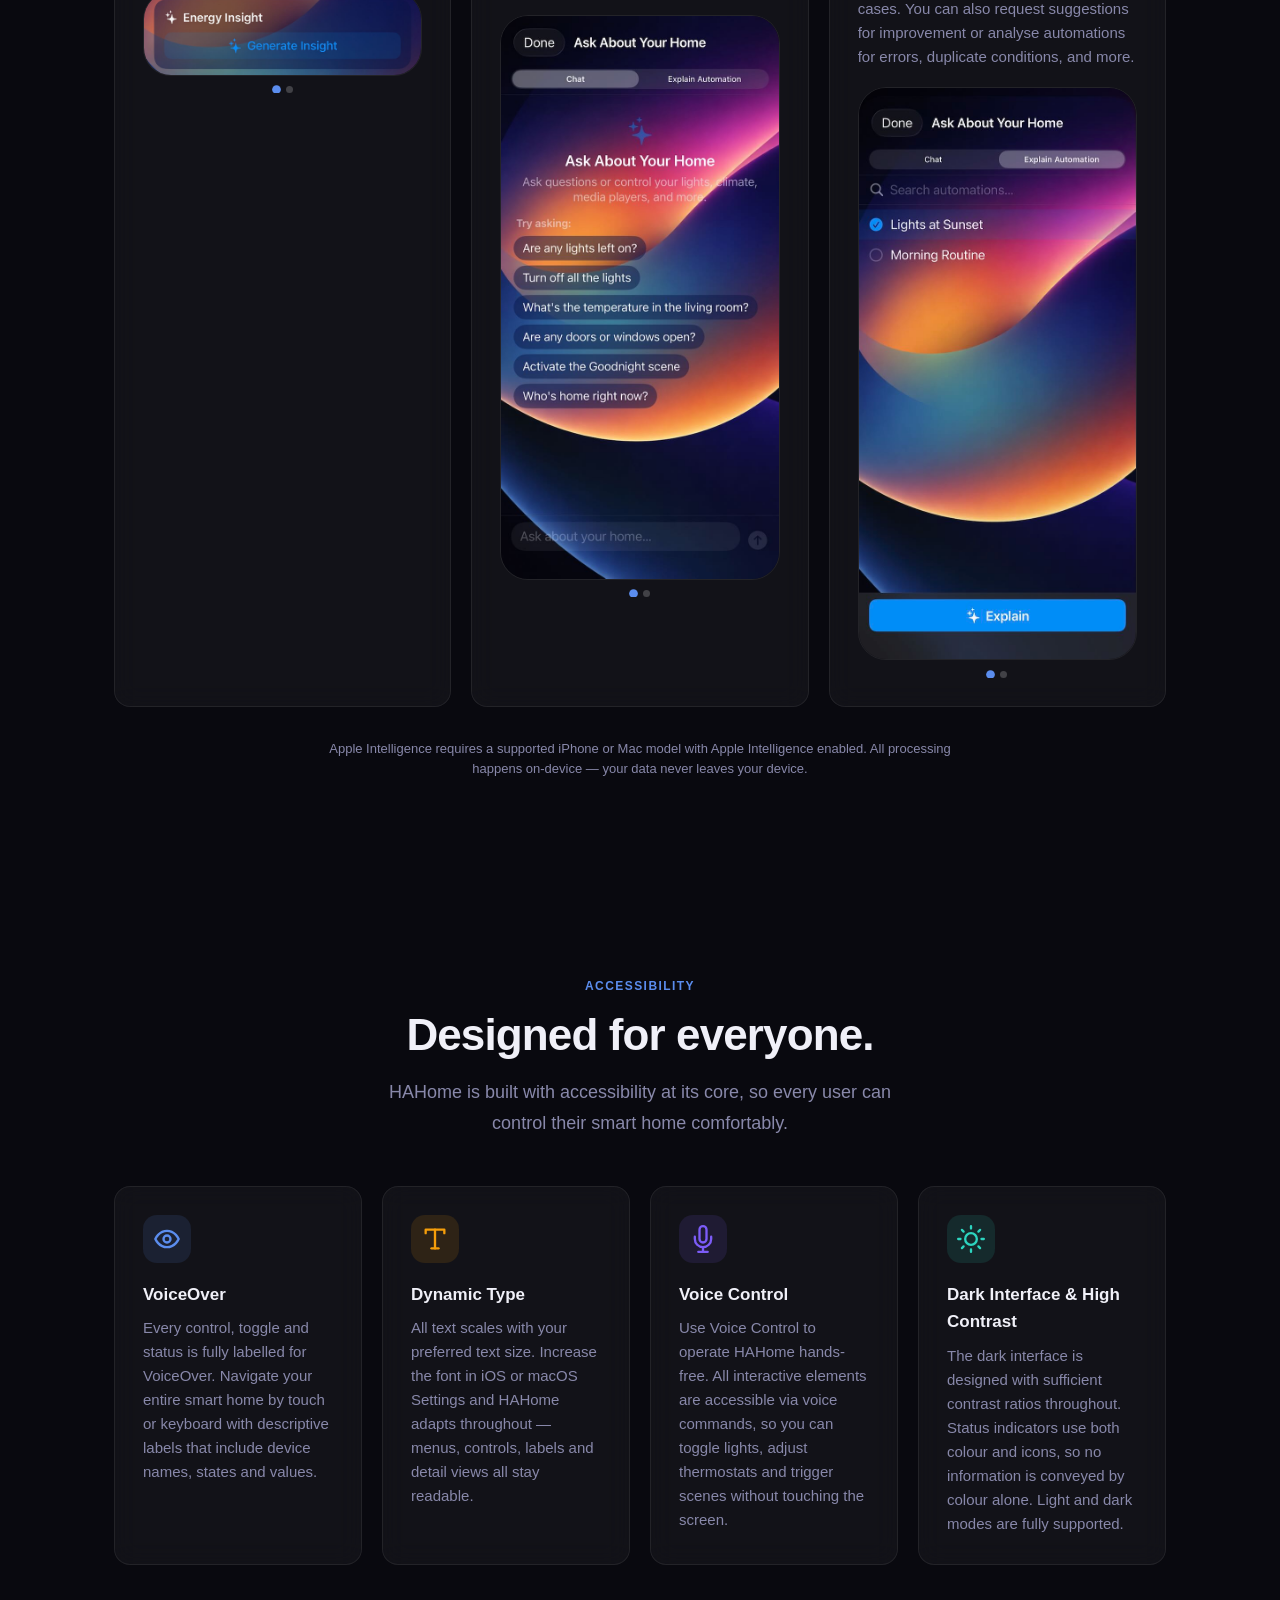
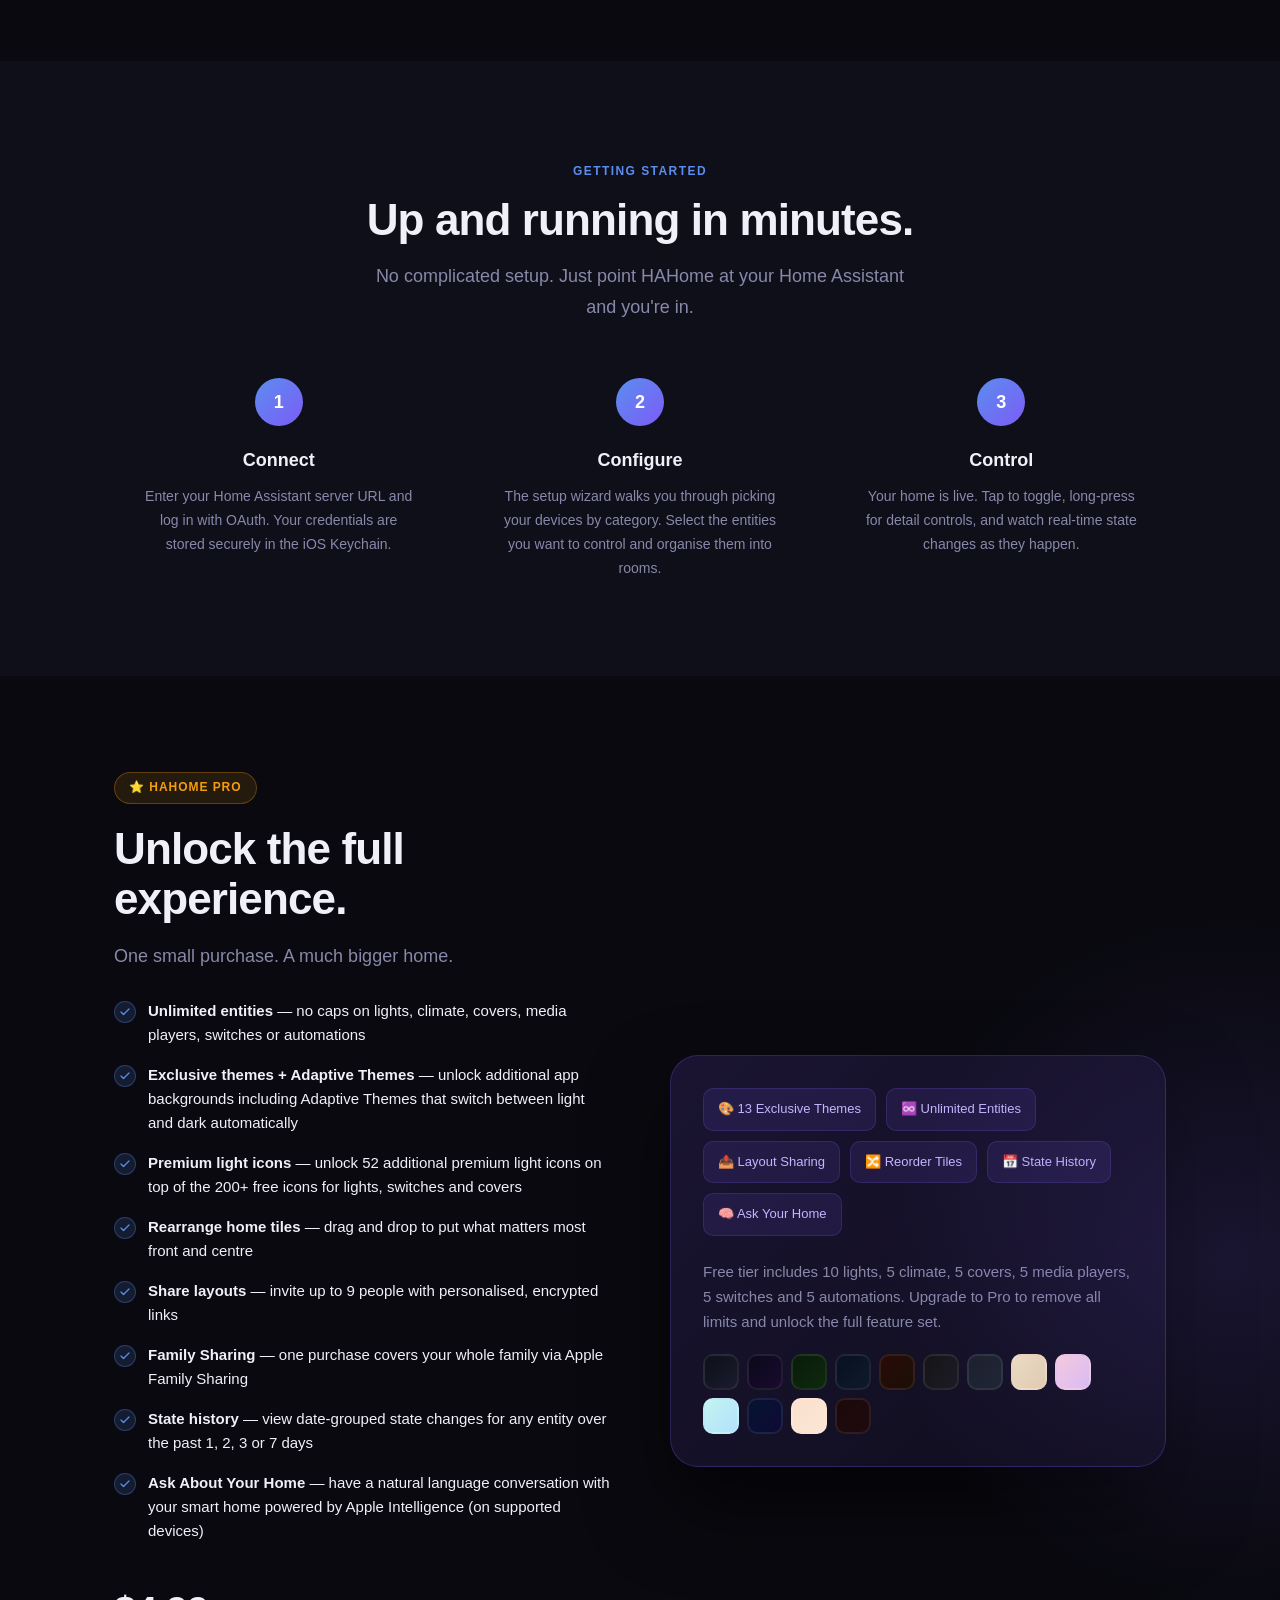
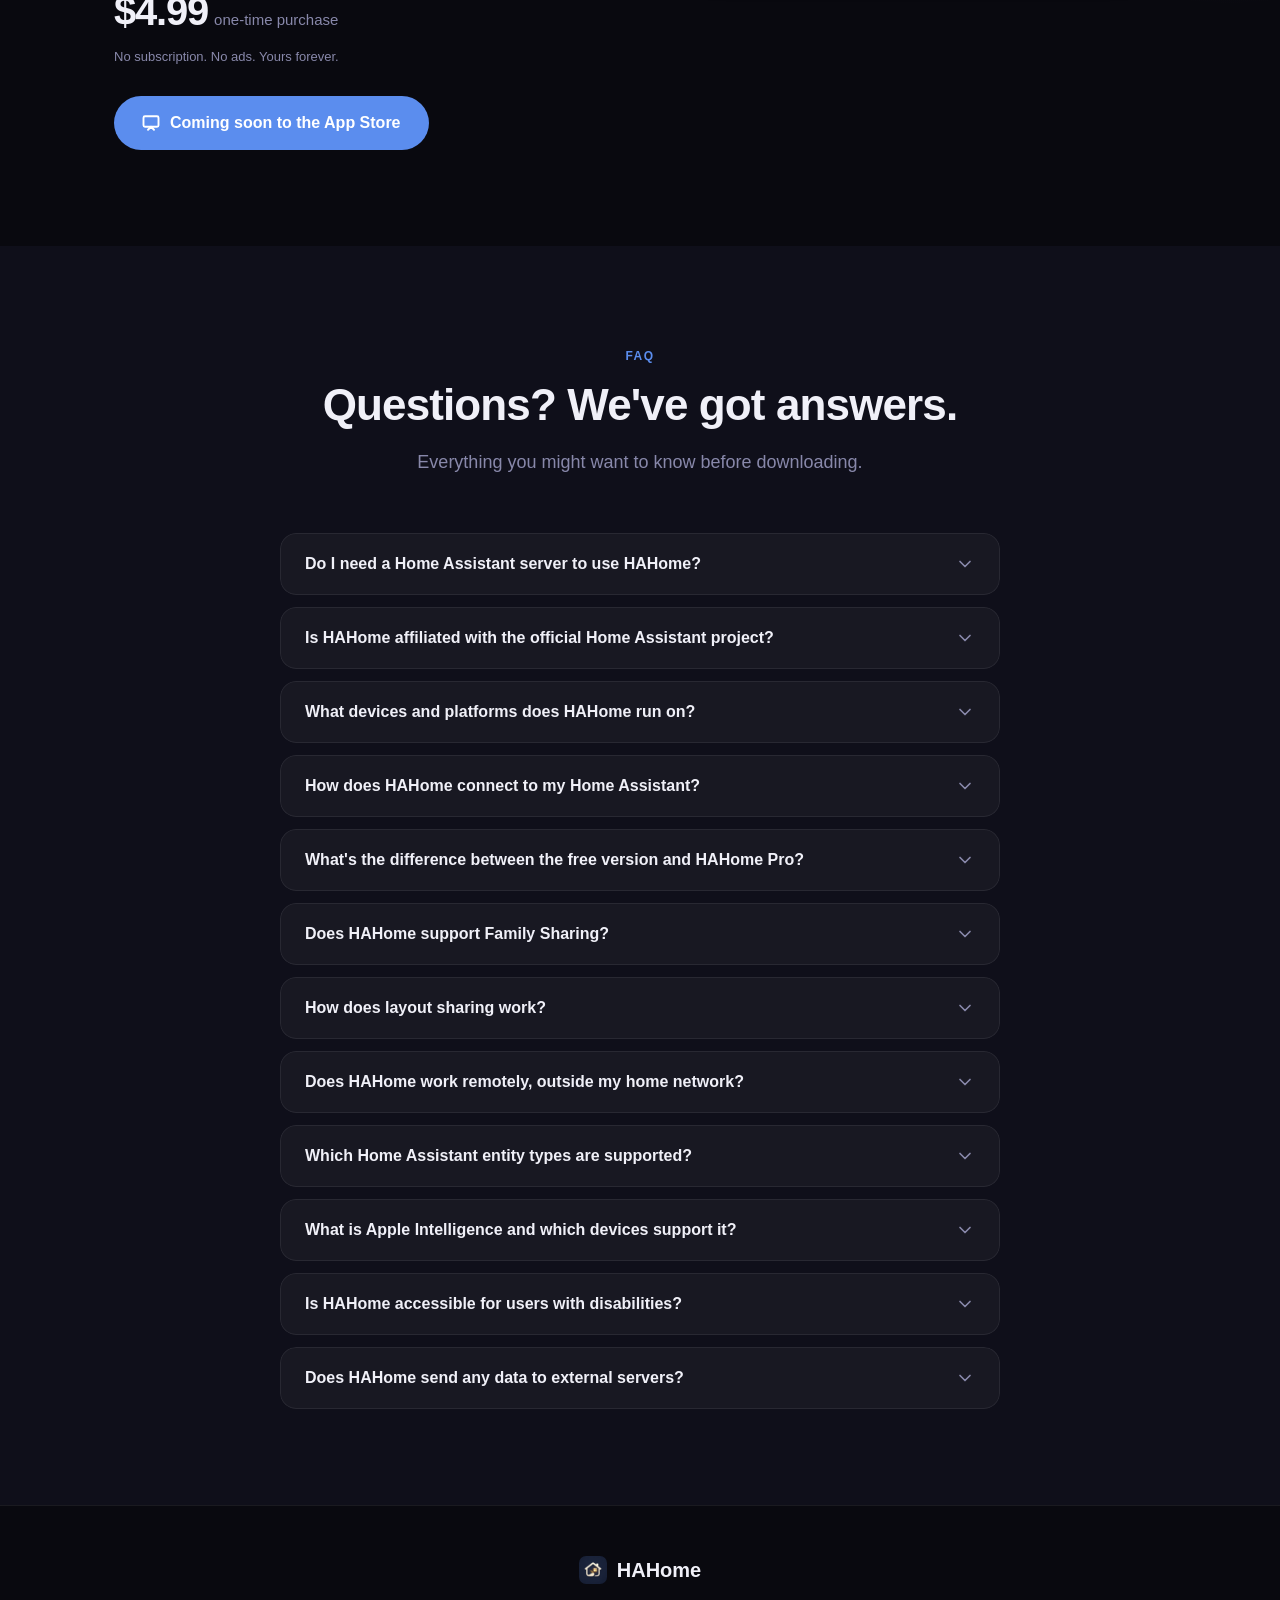
==== commit de548bd4: "added suggestions feature for automations" ====
--- a/index.html
+++ b/index.html
@@ -713,7 +713,7 @@
         </div>
         <div class="intelligence-badge pro" data-i18n="intelligence.pro_badge">Pro</div>
         <h3 data-i18n="intelligence.automations.title">Automation Explainer</h3>
-        <p data-i18n="intelligence.automations.desc">Don't speak YAML? No problem. Apple Intelligence reads your Home Assistant automations and explains them in plain language — what triggers them, what conditions apply, what actions they perform, and even warns about edge cases.</p>
+        <p data-i18n="intelligence.automations.desc">Don't speak YAML? No problem. Apple Intelligence reads your Home Assistant automations and explains them in plain language — what triggers them, what conditions apply, what actions they perform, and even warns about edge cases. You can also request suggestions for improvement or analyse automations for errors, duplicate conditions, and more.</p>
         <div class="intel-carousel" data-intel-carousel="automations">
           <div class="intel-carousel-track">
             <div class="intel-carousel-slide active"><img src="screenshots/en/intelligence/automations_start.jpeg" alt="Automation Explainer start" /></div>
